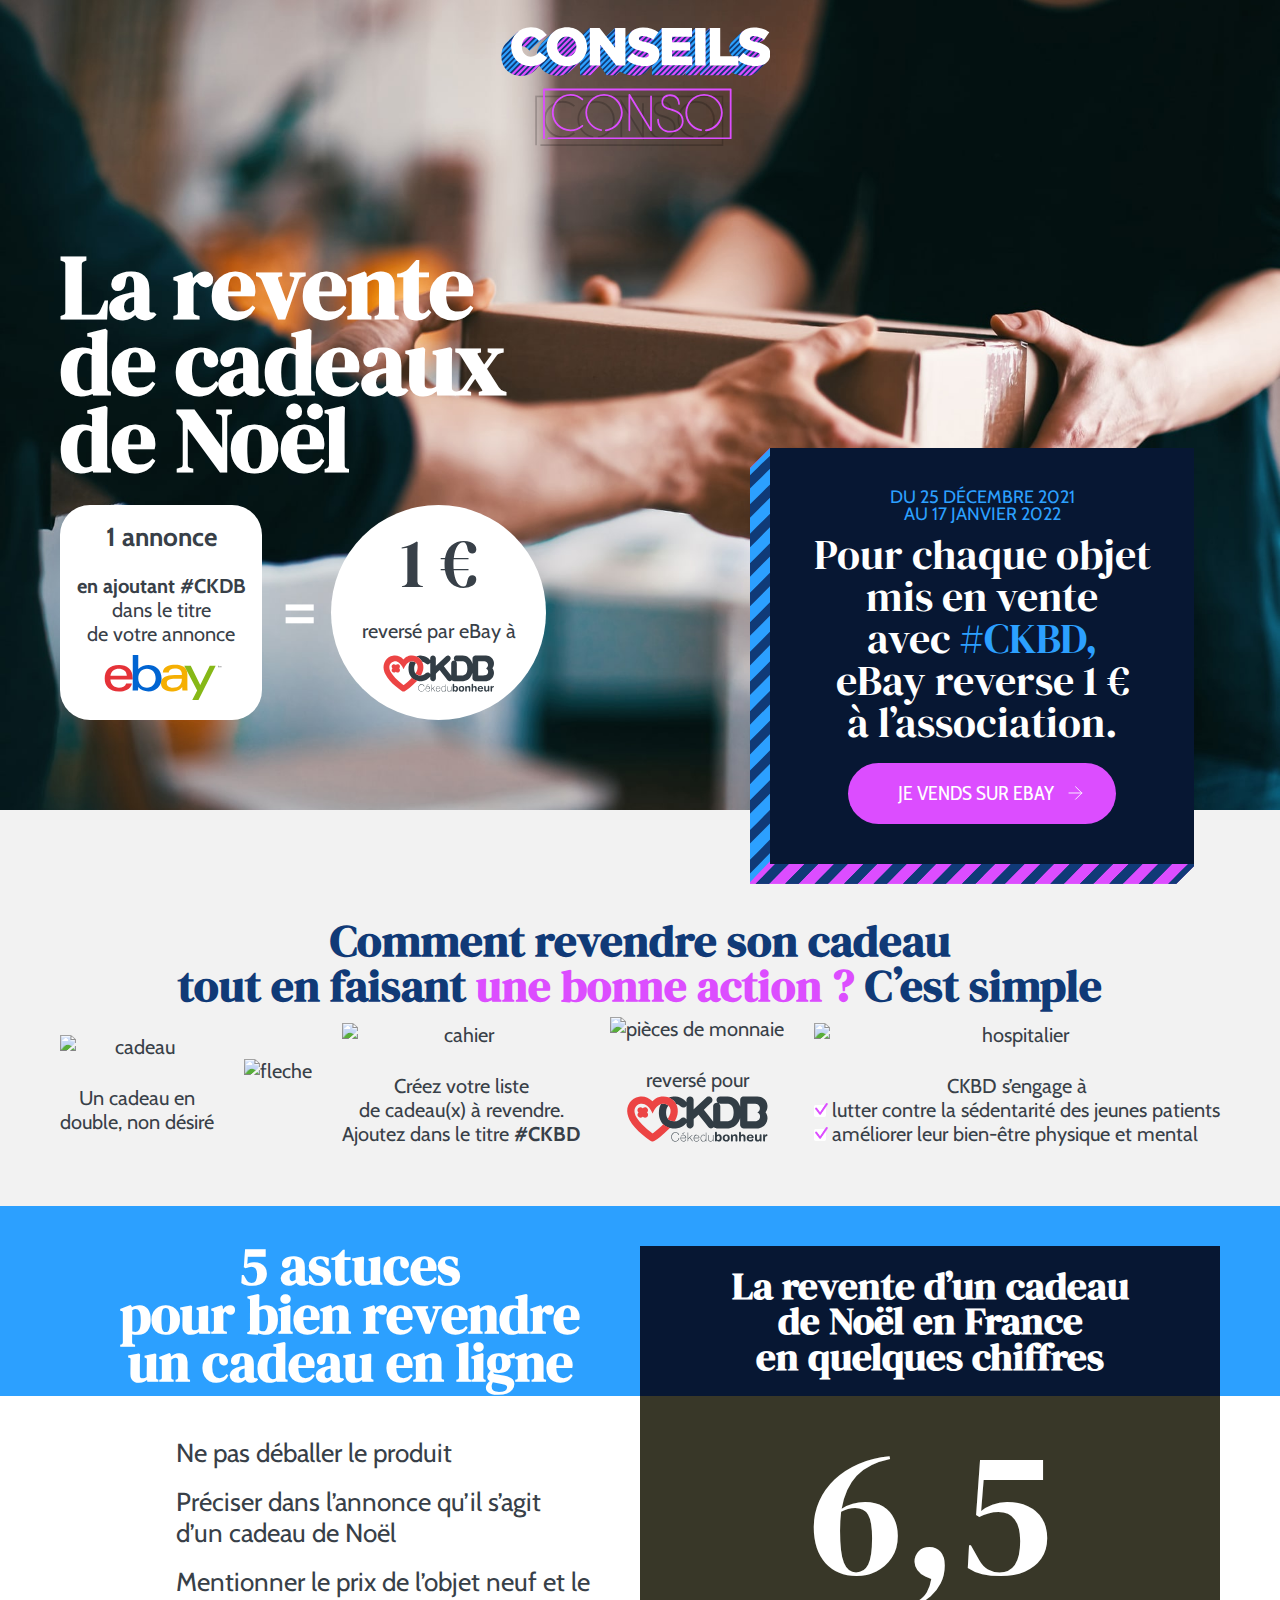
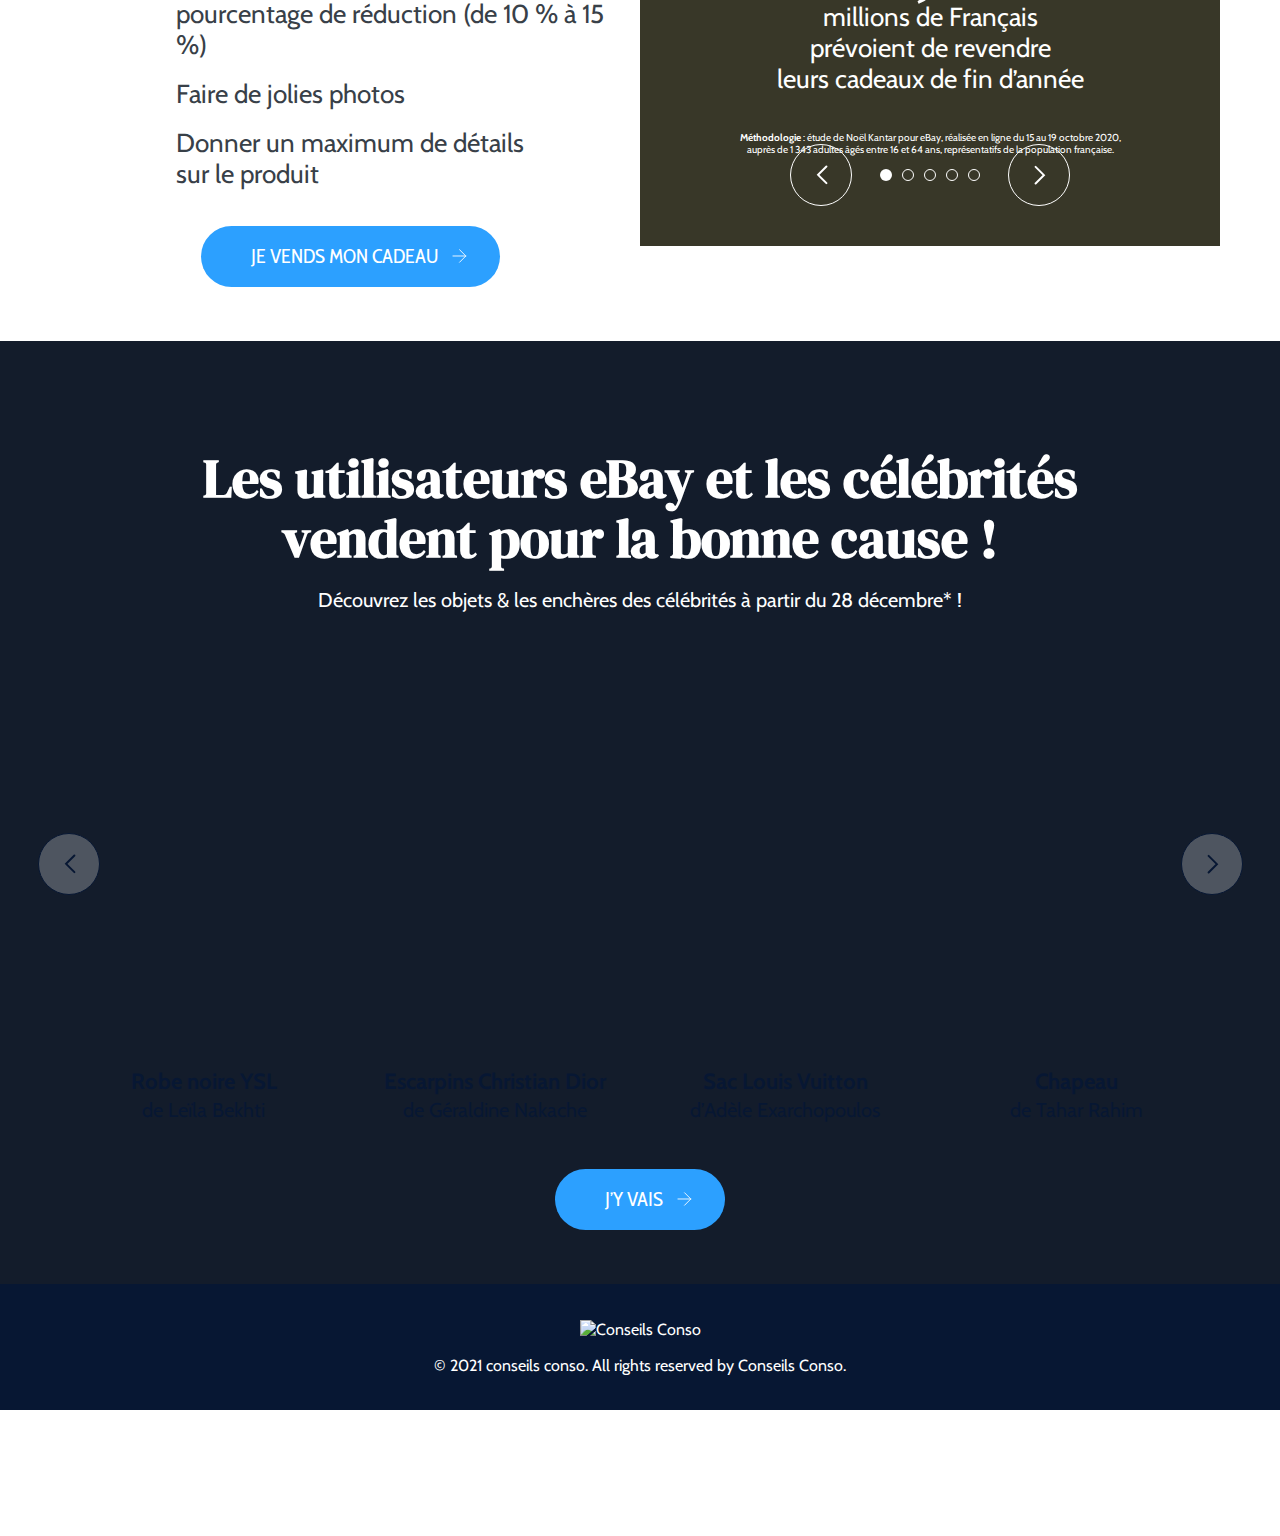
==== index.html @ abe3e132 "added fullscreen, fixed mobile view for video button" ====
<!DOCTYPE html>
<html lang="fr">
<head>
    <meta charset="UTF-8" />
    <meta name="viewport"
          content="width=device-width, user-scalable=no, initial-scale=1.0, maximum-scale=1.0, minimum-scale=1.0" />
    <!--[if IE]><meta http-equiv="X-UA-Compatible" content="ie=edge,chrome=1" /><![endif]-->
    <title>Conseils Conso</title>
    <link rel="preconnect" href="https://fonts.googleapis.com">
    <link rel="preconnect" href="https://fonts.gstatic.com" crossorigin>
    <link href="https://fonts.googleapis.com/css2?family=Cabin+Condensed&family=Cabin:wght@400;700&family=DM+Serif+Display&display=swap" rel="stylesheet">
    <link rel="stylesheet" href="css/normalize.css" />
    <link rel="stylesheet" href="css/style.css" />
    <link rel="stylesheet" href="css/p-index.css" />
</head>

<body class="body page" id="videoManagement">

<header class="header">
    <span>Conseils Conso</span>
    <img class="logo" src="./img/logo-conseils-conso-header-min.svg" alt="Conseils Conso" />
</header>

<main class="main">
    <section class="section section--top lazy">
        <div class="container content-box">
            <div class="content-left">
                <h1>La revente <br>de cadeaux <br>de Noël</h1>

                <div class="shape">
                    <div class="shape_square-outer">
                        <div class="shape_square">
                            <span><strong>1 annonce</strong></span>
                            <br>
                            <strong>en ajoutant #CKDB</strong>
                            dans le titre <br>de votre annonce
                            <img src="./img/logo-ebay-min.svg" alt="eBay" />
                        </div>
                    </div>
                    <div class="shape_equals">=</div>
                    <div class="shape_circle-outer">
                        <div class="shape_circle">
                            <span class="bigger">1 €</span>
                            <br>
                            reversé par eBay à
                            <br>
                            <img src="./img/logo-ckdb-min.svg" alt="CKDB" />
                        </div>
                    </div>
                </div>
            </div>
            <div class="content-right-outer">
                <div class="content-right">
                    <span class="date">Du 25 décembre 2021<br>au 17 janvier 2022</span>
                    <p>Pour chaque objet <br>mis en vente<br> avec <span>#CKBD,</span><br> eBay reverse 1 €<br>à l’association.</p>
                    <a class="btn purple" id="jevendssurebay" href="https://pages.ebay.fr/soutenez-l-association-CKDB-avec-eBay.html" target="_blank">je vends sur ebay</a>
                </div>
            </div>
        </div>

        <a class="popup-video" id="btnPlay"><span>Voir la vidéo</span></a>

    </section><!-- end top section -->

    <section class="section section--video" id="myContainer">
        <video id="myPlayer" class="lazy-v" preload="auto" playsinline  poster="./img/bg-video2-min.jpg"  onended="theEnd()">
            <source src="./video/CKDBxeBay_1920x1080_30sec_v7_compressed.webm" type="video/webm">
            <source src="./video/CKDBxeBay_1920x1080_30sec_v7_compressed.mp4" type="video/mp4">
        </video>
        <div class="controls">
            <button class="btnpause" id="btnPause"><span>Pause</span></button>
            <button class="btnclose" id="btnClose"><span>Close</span></button>
            <button class="btnfull" id="btnFull"><span>Fullscreen</span></button>
        </div>
    </section><!-- end video section -->

    <section class="section section--comment">
        <div class="container">
            <h1>Comment revendre son cadeau <br>tout en faisant <span class="purple">une bonne <span class="nowrap">action ?</span></span> C’est simple</h1>

            <div class="content-box">
                <div>
                    <img class="top-pic lazy-img" data-src="./img/cadeau-min.svg" alt="cadeau">
                    Un cadeau en <br>double, non désiré
                </div>
                <div>
                    <img class="top-pic lazy-img" data-src="./img/fleche-min.svg" alt="fleche">
                </div>
                <div>
                    <img class="top-pic lazy-img" data-src="./img/cahier-min.jpg" alt="cahier">
                    Créez votre liste <br>de cadeau(x) à revendre.<br>Ajoutez dans le titre <strong>#CKBD</strong>
                </div>
                <div>
                    <img class="top-pic lazy-img" data-src="./img/coins-min.svg" alt="pièces de monnaie">
                    reversé pour
                    <br>
                    <img src="./img/logo-ckdb-min.svg" alt="CKDB">
                </div>
                <div>
                    <img class="top-pic lazy-img" data-src="./img/hospitalier-min.svg" alt="hospitalier">
                    CKBD s’engage à
                    <br>
                    <ul>
                        <li>lutter contre la sédentarité des jeunes patients</li>
                        <li>améliorer leur bien-être physique et mental</li>
                    </ul>
                </div>
            </div>
        </div>
    </section><!-- end comment section -->

    <section class="section section--astuces">
        <div class="container">
            <div class="content-box">
                <h1><span>5 astuces <br>pour bien revendre <br>un cadeau en ligne</span></h1>
                <ul>
                    <li>
                        <span><img class="lazy-img" data-src="./img/i-astuce1-min.svg" alt="Astuce 1 : "></span>
                        Ne pas déballer le produit
                    </li>
                    <li>
                        <span><img class="lazy-img" data-src="./img/i-astuce2-min.svg" alt="Astuce 2 : "></span>
                        Préciser dans l’annonce qu’il s’agit<br>d’un cadeau de Noël
                    </li>
                    <li>
                        <span><img class="lazy-img" data-src="./img/i-astuce3-min.svg" alt="Astuce 3 : "></span>
                        Mentionner le prix de l’objet neuf et le <br>pourcentage de réduction (de 10 % à 15 %)
                    </li>
                    <li>
                        <span><img class="lazy-img" data-src="./img/i-astuce4-min.svg" alt="Astuce 4 : "></span>
                        Faire de jolies photos
                    </li>
                    <li>
                        <span><img class="lazy-img" data-src="./img/i-astuce5-min.svg" alt="Astuce 5 : "></span>
                        Donner un maximum de détails <br>sur le produit
                    </li>
                </ul>
                <a class="btn" id="jevendsmoncadeau" href="https://pages.ebay.fr/soutenez-l-association-CKDB-avec-eBay.html" target="_blank">Je vends mon cadeau</a>
            </div>

            <div class="slider-outer lazy">
                <div class="slider-title">
                    <h2>
                        La revente d’un cadeau <br>de Noël en France <br>en quelques chiffres
                    </h2>
                </div>
                <div class="slider">
                    <div class="slider_wrapper">
                        <div class="slider_items">
                            <div class="slider_item slider_item--1">
                                <p class="bigger"><span>6,5</span> millions de Français <br>prévoient de revendre <br>leurs cadeaux de fin d’année</p>
                                <p class="smaller"><strong>Méthodologie</strong> : étude de Noël Kantar pour eBay, réalisée en ligne du 15 au 19 octobre 2020, auprès de 1 343 adultes âgés entre 16 et 64 ans, représentatifs de la population française.</p>
                            </div>
                            <div class="slider_item slider_item--2">
                                <p class="bigger"><span>381</span> millions d’euros <br>seront dépensés <br>dans des cadeaux non désirés</p>
                                <p class="smaller"><strong>Méthodologie</strong> : étude de Noël Kantar pour eBay, réalisée en ligne du 15 au 19 octobre 2020, auprès de 1 343 adultes âgés entre 16 et 64 ans, représentatifs de la population française.</p>
                            </div>
                            <div class="slider_item slider_item--3">
                                <p class="bigger"><img class="lazy-img" data-src="./img/i-pres-min.svg" alt="Heureux propriétaire"> Près de 1 Français sur 5 <br>comptent bien leur trouver <br>un nouvel heureux propriétaire</p>
                                <p class="smaller"><strong>Méthodologie</strong> : étude de Noël Kantar pour eBay, réalisée en ligne du 15 au 19 octobre 2020, auprès de 1 343 adultes âgés entre 16 et 64 ans, représentatifs de la population française.</p>
                            </div>
                            <div class="slider_item slider_item--4">
                                <p class="bigger"><img class="lazy-img" data-src="./img/i-smile-decu-min.svg" alt="Déçu">1 Français sur 2 âgé de 16-24 déçu <br>par au moins un cadeau l’an dernier <br>VS 34-54 ans contraire satisfaits à + 70 %</p>
                                <p class="smaller"><strong>Méthodologie</strong> : étude de Noël Kantar pour eBay, réalisée en ligne du 15 au 19 octobre 2020, auprès de 1 343 adultes âgés entre 16 et 64 ans, représentatifs de la population française.</p>
                            </div>
                            <div class="slider_item slider_item--5">
                                <p class="bigger"><img class="lazy-img" data-src="./img/i-123-min.svg" alt="Top 3"> Top 3 : <br>Hauts-de-France, avec près d’1 habitant sur 2 <br>Grand-Est 39 %, PACA, 36 %</p>
                                <p class="smaller"><strong>Méthodologie</strong> : étude de Noël Kantar pour eBay, réalisée en ligne du 15 au 19 octobre 2020, auprès de 1 343 adultes âgés entre 16 et 64 ans, représentatifs de la population française.</p>
                            </div>
                        </div>
                    </div>
                    <div class="slider_control-outer">
                        <a class="slider_control slider_control-prev" href="#" role="button" data-slide="prev"></a>
                        <a class="slider_control slider_control-next" href="#" role="button" data-slide="next"></a>
                    </div>
                </div>
            </div>

            <p class="mobile-only smaller"><strong>Méthodologie</strong> : étude de Noël Kantar pour eBay, réalisée en ligne du 15 au 19 octobre 2020, auprès de 1 343 adultes âgés entre 16 et 64 ans, représentatifs de la population française.</p>
        </div>
    </section><!-- end astuces section -->

    <section class="section section--ebay lazy">
        <div class="container">
            <h1>Les utilisateurs eBay et les célébrités <br>vendent pour la bonne <span class="nowrap">cause !</span></h1>
            <p>Découvrez les objets & les enchères des célébrités à partir du 28 décembre* !</p>

            <div class="slider-chief">
                <div class="slider__container">
                    <div class="slider__wrapper">
                        <div class="slider__items">
                            <div class="slider__item">
                                <div class="slider__item-container">
                                    <div class="slider__item-content">
                                        <img class="slider__content_img lazy-img" data-src="./img/chief-leila-bekhti-min.jpg" alt="..." width="313"
                                             height="429">
                                        <p class="slider__content_title">
                                            <span>Robe noire YSL</span>
                                            de Leïla Bekhti
                                        </p>
                                    </div>
                                </div>
                            </div>

                            <div class="slider__item">
                                <div class="slider__item-container">
                                    <div class="slider__item-content">
                                        <img class="slider__content_img lazy-img" data-src="./img/chief-geraldine-nakache-min.jpg" alt="..." width="313"
                                             height="429">
                                        <p class="slider__content_title">
                                            <span>Escarpins Christian Dior</span>
                                            de Géraldine Nakache
                                        </p>
                                    </div>
                                </div>
                            </div>

                            <div class="slider__item">
                                <div class="slider__item-container">
                                    <div class="slider__item-content">
                                        <img class="slider__content_img lazy-img" data-src="./img/chief-adele-exarchopoulos-min.jpg" alt="..." width="313"
                                             height="429">
                                        <p class="slider__content_title">
                                            <span>Sac Louis Vuitton</span>
                                            d’Adèle Exarchopoulos
                                        </p>
                                    </div>
                                </div>
                            </div>

                            <div class="slider__item">
                                <div class="slider__item-container">
                                    <div class="slider__item-content">
                                        <img class="slider__content_img lazy-img" data-src="./img/chief-tahar-rahim-min.jpg" alt="..." width="313"
                                             height="429">
                                        <p class="slider__content_title">
                                            <span>Chapeau</span>
                                            de Tahar Rahim
                                        </p>
                                    </div>
                                </div>
                            </div>

                            <!--                            <div class="slider__item">-->
                            <!--                                <div class="slider__item-container">-->
                            <!--                                    <div class="slider__item-content">-->
                            <!--                                        <img class="slider__content_img lazy-img" data-src="./img/chief-jamel-debbouze-min.jpg" alt="..." width="313"-->
                            <!--                                             height="429">-->
                            <!--                                        <p class="slider__content_title">-->
                            <!--                                            <span>Test</span>-->
                            <!--                                            de Jamel Debbouze-->
                            <!--                                        </p>-->
                            <!--                                    </div>-->
                            <!--                                </div>-->
                            <!--                            </div>-->
                            <div class="slider__item">
                                <div class="slider__item-container">
                                    <div class="slider__item-content">
                                        <img class="slider__content_img lazy-img" data-src="./img/chief-leila-bekhti-min.jpg" alt="..." width="313"
                                             height="429">
                                        <p class="slider__content_title">
                                            <span>Robe noire YSL</span>
                                            de Leïla Bekhti
                                        </p>
                                    </div>
                                </div>
                            </div>

                            <div class="slider__item">
                                <div class="slider__item-container">
                                    <div class="slider__item-content">
                                        <img class="slider__content_img lazy-img" data-src="./img/chief-geraldine-nakache-min.jpg" alt="..." width="313"
                                             height="429">
                                        <p class="slider__content_title">
                                            <span>Escarpins Christian Dior</span>
                                            de Géraldine Nakache
                                        </p>
                                    </div>
                                </div>
                            </div>

                            <div class="slider__item">
                                <div class="slider__item-container">
                                    <div class="slider__item-content">
                                        <img class="slider__content_img lazy-img" data-src="./img/chief-adele-exarchopoulos-min.jpg" alt="..." width="313"
                                             height="429">
                                        <p class="slider__content_title">
                                            <span>Sac Louis Vuitton</span>
                                            d’Adèle Exarchopoulos
                                        </p>
                                    </div>
                                </div>
                            </div>

                            <div class="slider__item">
                                <div class="slider__item-container">
                                    <div class="slider__item-content">
                                        <img class="slider__content_img lazy-img" data-src="./img/chief-tahar-rahim-min.jpg" alt="..." width="313"
                                             height="429">
                                        <p class="slider__content_title">
                                            <span>Chapeau</span>
                                            de Tahar Rahim
                                        </p>
                                    </div>
                                </div>
                            </div>
                        </div>
                    </div>
                    <div class="slider_control-outer">
                        <a href="#" class="slider__control" data-slide="chief-prev"></a>
                        <a href="#" class="slider__control" data-slide="chief-next"></a>
                    </div>
                    <ol class="slider__indicators">
                        <li data-slide-to="0"></li>
                        <li data-slide-to="1"></li>
                        <li data-slide-to="2"></li>
                        <li data-slide-to="3"></li>
                        <li data-slide-to="4"></li>
                        <li data-slide-to="5"></li>
                        <li data-slide-to="6"></li>
                        <li data-slide-to="7"></li>
                        <li data-slide-to="8"></li>
                    </ol>
                </div>
            </div>

            <a class="btn" id="jyvais" href="https://www.ebay.fr/e/_promotions-et-evenements/operation-ckdb" target="_blank">J’y vais</a>
        </div>
    </section><!-- end ebay section -->
</main>

<footer class="footer">
    <div class="container">
        <div class="content-box">
            <img class="logo lazy-img" data-src="./img/logo-conseils-conso-footer-min.svg" alt="Conseils Conso">
            <p>© 2021 conseils conso. All rights reserved by Conseils Conso.</p>
        </div>
    </div>
</footer>


<!-- Video Popup -->
<script defer src="js/video.js"></script>


<!-- Background Images Lazy Loading -->
<script defer src="js/lazy.js"></script>


<!-- Top Slider -->
<script defer src="js/simple-adaptive-slider.js"></script>
<script>
    document.addEventListener('DOMContentLoaded', function () {
        var slider = new SimpleAdaptiveSlider('.slider', {
            loop: true,
            autoplay: false,
            interval: 5000,
            swipe: true,
        });
    });
</script>


<!-- Bottom Slider -->
<script defer src="js/chief-slider.js"></script>
<script>
    document.addEventListener('DOMContentLoaded', function () {
        const slider2 = new ChiefSlider('.slider-chief', {
            loop: true,
            autoplay: false,
            interval: 5000,
            refresh: true,
        });
    });
</script>
</body>
---- css/style.css ----
/*--------------------------------------------------------------
>>> TABLE OF CONTENTS:
----------------------------------------------------------------
 # Variables
 # General layout
 # Header elements
 # Footer elements
 # Buttons
--------------------------------------------------------------*/
/*
CSS root variables media
*/
@media screen and (max-width: 1199px) {
  :root {
    --bdrs: 5px;
    --sm: 5px;
    --md: 12px;
    --lg: 20px;
    --xl: 35px; } }
@media screen and (min-width: 1200px) {
  :root {
    --bdrs: 10px;
    --sm: 8px;
    --md: 15px;
    --lg: 30px;
    --xl: 55px; } }
@media screen and (max-width: 991px) {
  :root {
    --font-size-base: 16px; } }
@media screen and (min-width: 992px) {
  :root {
    --font-size-base: 20px; } }
/*
General layout
*/
html,
body {
  height: 100%; }

html {
  font-size: var(--font-size-base); }

body {
  background-color: #fff;
  color: #384048;
  font: 400 1rem "Cabin", "Roboto", sans-serif;
  line-height: 1.25;
  display: flex;
  flex-direction: column;
  min-height: 100vh; }

.main {
  flex: 1; }

.container {
  margin-right: auto;
  margin-left: auto;
  transition: max-width 0.3s ease-in-out; }
  @media screen and (max-width: 374px) {
    .container {
      padding: 0 var(--md); } }
  @media screen and (min-width: 375px) {
    .container {
      max-width: calc(100% - 50px);
      width: 100%; } }
  @media screen and (min-width: 768px) {
    .container {
      max-width: calc(100% - 12vw); } }
  @media screen and (min-width: 992px) {
    .container {
      max-width: calc(100% - 14vw); } }
  @media screen and (min-width: 1200px) {
    .container {
      max-width: 1160px; } }
  @media screen and (min-width: 1400px) {
    .container {
      max-width: 1270px; } }

h1,
h2,
h3,
h4,
h5,
h6 {
  font-family: "DM Serif Display", "Times New Roman", serif;
  line-height: 1.1;
  margin: 0; }

h1 {
  font-weight: 700; }
  @media screen and (max-width: 1023px) {
    h1 {
      font-size: 2.188rem; } }
  @media screen and (min-width: 1024px) {
    h1 {
      font-size: 2.4rem; } }
  @media screen and (min-width: 1200px) {
    h1 {
      font-size: 2.7rem; } }
  @media screen and (min-width: 1400px) {
    h1 {
      font-size: 3rem; } }

ul,
ol {
  margin: 0;
  padding: 0; }

nav ul {
  list-style: none; }

a {
  text-decoration: none; }
  a a:focus, a:active, a:hover {
    outline: none;
    text-decoration: none; }

blockquote {
  margin: 0; }

img {
  object-fit: cover; }

.nowrap {
  white-space: nowrap; }

.d-none {
  display: none; }

.blue {
  color: #103a77; }

.purple {
  color: #dc4dff; }

/*
Header elements
*/
.header {
  text-align: center;
  position: absolute;
  top: 0;
  left: 0;
  right: 0; }
  @media screen and (max-width: 991px) {
    .header {
      padding: 0 var(--md); } }
  @media screen and (min-width: 992px) {
    .header {
      padding: 0 3vw; } }
  .header a {
    margin: 0 auto; }
  .header .logo {
    width: 100%;
    transition: all 0.3s ease-in-out; }
    @media screen and (max-width: 991px) {
      .header .logo {
        max-width: 244px; } }
    @media screen and (min-width: 992px) {
      .header .logo {
        max-width: 380px; } }
    @media screen and (min-width: 1400px) {
      .header .logo {
        max-width: 480px; } }
  .header span {
    display: none; }

/*
Footer elements
*/
.footer {
  background-color: #071733;
  color: #fff;
  font-size: 0.8rem;
  text-align: center;
  transition: all 0.3s ease-in-out; }
  @media screen and (max-width: 991px) {
    .footer {
      padding: 4vh var(--md) 0; } }
  @media screen and (min-width: 992px) {
    .footer {
      padding: 4vh var(--md) 2vh; } }
  .footer .logo {
    max-width: 300px;
    width: 100%; }

/*
Buttons
*/
.section .btn,
.section button {
  background-color: #2ca0ff;
  border: 0 none;
  border-radius: var(--xl);
  box-sizing: border-box;
  color: #fff;
  cursor: pointer;
  display: flex;
  align-items: center;
  font-family: "Cabin Condensed", "Roboto", sans-serif;
  outline: none;
  margin: 0 auto;
  position: relative;
  text-transform: uppercase;
  transition: all 0.3s ease-in-out;
  white-space: nowrap;
  width: max-content; }
  @media screen and (max-width: 767px) {
    .section .btn,
    .section button {
      font-size: 0.75rem;
      padding: 10px 22px 11px; } }
  @media screen and (min-width: 768px) {
    .section .btn,
    .section button {
      padding: 18px 32px 19px 50px; } }
  .section .btn:hover,
  .section button:hover {
    background-color: #0088f8;
    border: 0 none;
    box-shadow: none;
    text-decoration: none; }
  .section .btn:focus,
  .section button:focus {
    outline: none; }
  .section .btn:after,
  .section button:after {
    content: '';
    background: url("../img/i-arrow-btn-min.svg") 0 50% no-repeat;
    background-size: 100%;
    display: inline-block; }
    @media screen and (max-width: 767px) {
      .section .btn:after,
      .section button:after {
        height: 10px;
        width: 11px;
        margin-left: 3px; } }
    @media screen and (min-width: 768px) {
      .section .btn:after,
      .section button:after {
        height: 16px;
        width: 17px;
        margin-left: 13px; } }
  .section .btn.purple,
  .section button.purple {
    background-color: #dc4dff; }
    .section .btn.purple:hover,
    .section button.purple:hover {
      background-color: #d21aff; }
---- css/p-index.css ----
/*
CSS root variables media
*/
@media screen and (max-width: 1199px) {
  :root {
    --bdrs: 5px;
    --sm: 5px;
    --md: 12px;
    --lg: 20px;
    --xl: 35px; } }
@media screen and (min-width: 1200px) {
  :root {
    --bdrs: 10px;
    --sm: 8px;
    --md: 15px;
    --lg: 30px;
    --xl: 55px; } }
@media screen and (max-width: 991px) {
  :root {
    --font-size-base: 16px; } }
@media screen and (min-width: 992px) {
  :root {
    --font-size-base: 20px; } }
/*
General Landing styles
*/
.section {
  line-height: 1.2;
  margin-left: auto;
  margin-right: auto;
  transition: all 0.15s ease-in-out; }
  .section ul li {
    box-sizing: border-box;
    list-style: none; }

/* Top section */
.section--top.lazy {
  background-color: #614f49;
  background-image: none; }

.section--top {
  background: url("../img/bg-top-min.jpg") #614f49 50% no-repeat;
  background-size: cover;
  display: flex;
  transition: all 0.15s ease-in-out; }
  @media screen and (min-width: 768px) {
    .section--top {
      min-height: 70vh; } }
  @media screen and (min-width: 1200px) {
    .section--top {
      min-height: 90vh; } }
  .section--top .content-box {
    position: relative; }
    @media screen and (min-width: 768px) {
      .section--top .content-box {
        display: flex; } }
    @media screen and (min-width: 1200px) {
      .section--top .content-box {
        margin-top: auto; } }
  @media screen and (max-width: 1199px) {
    .section--top .content-left {
      margin-top: 135px; } }
  @media screen and (min-width: 1200px) {
    .section--top .content-left {
      margin-bottom: 10vh; } }
  .section--top .content-left h1 {
    color: #fff;
    letter-spacing: -.9px;
    transition: all 0.3s ease-in-out; }
    @media screen and (max-width: 767px) {
      .section--top .content-left h1 {
        font-size: 2.813rem;
        line-height: 0.8;
        margin-bottom: 12vh; } }
    @media screen and (max-width: 374px) {
      .section--top .content-left h1 {
        font-size: 2rem; } }
    @media screen and (min-width: 768px) {
      .section--top .content-left h1 {
        font-size: 3.5rem;
        line-height: 0.8;
        margin-bottom: 3vh; } }
    @media screen and (min-width: 1200px) {
      .section--top .content-left h1 {
        font-size: 4.5rem;
        line-height: 0.85;
        margin-bottom: 3vh; } }
  .section--top .shape {
    display: flex;
    align-items: center;
    text-align: center; }
    .section--top .shape img {
      display: block; }
      @media screen and (max-width: 991px) {
        .section--top .shape img {
          max-width: 60%; } }
      @media screen and (min-width: 375px) {
        .section--top .shape img {
          margin-top: 1vh; } }
      @media screen and (min-width: 992px) {
        .section--top .shape img {
          max-width: 138px; } }
  .section--top .shape_square-outer {
    background-color: #fff;
    border-radius: var(--lg);
    position: relative;
    transition: all 0.3s ease-in-out; }
    @media screen and (max-width: 991px) {
      .section--top .shape_square-outer {
        width: 147px; } }
    @media screen and (max-width: 374px) {
      .section--top .shape_square-outer {
        width: 40vw; } }
    @media screen and (min-width: 992px) {
      .section--top .shape_square-outer {
        width: 202px; } }
    .section--top .shape_square-outer:before {
      content: "";
      display: block;
      padding-top: 106%; }
  .section--top .shape_square {
    display: flex;
    flex-direction: column;
    align-items: center;
    justify-content: center;
    position: absolute;
    top: 0;
    right: 0;
    bottom: 0;
    left: 0; }
    .section--top .shape_square span {
      line-height: 0.95; }
      @media screen and (max-width: 991px) {
        .section--top .shape_square span {
          font-size: 1.25rem; } }
      @media screen and (max-width: 374px) {
        .section--top .shape_square span {
          font-size: 1.05rem; } }
      @media screen and (min-width: 992px) {
        .section--top .shape_square span {
          font-size: 1.3rem; } }
  .section--top .shape_equals {
    color: #fff; }
    @media screen and (max-width: 991px) {
      .section--top .shape_equals {
        font-size: 3.563rem;
        margin: -5px 9px 5px 15px; } }
    @media screen and (max-width: 374px) {
      .section--top .shape_equals {
        font-size: 3rem;
        margin: -10px 2px 5px 7px; } }
    @media screen and (min-width: 992px) {
      .section--top .shape_equals {
        font-size: 4rem;
        margin: -5px 14px 5px 20px; } }
  .section--top .shape_circle-outer {
    background-color: #fff;
    border-radius: 50%;
    position: relative;
    transition: all 0.3s ease-in-out; }
    @media screen and (max-width: 991px) {
      .section--top .shape_circle-outer {
        width: 156px; } }
    @media screen and (max-width: 374px) {
      .section--top .shape_circle-outer {
        width: 43vw; } }
    @media screen and (min-width: 992px) {
      .section--top .shape_circle-outer {
        width: 215px; } }
    .section--top .shape_circle-outer:before {
      content: "";
      display: block;
      padding-top: 100%; }
  .section--top .shape_circle {
    display: flex;
    flex-direction: column;
    align-items: center;
    justify-content: center;
    position: absolute;
    top: 0;
    right: 0;
    bottom: 0;
    left: 0; }
    .section--top .shape_circle .bigger {
      font-family: "DM Serif Display", "Times New Roman", serif;
      line-height: 0.95;
      transition: all 0.3s ease-in-out; }
      @media screen and (max-width: 991px) {
        .section--top .shape_circle .bigger {
          font-size: 2.813rem; } }
      @media screen and (max-width: 374px) {
        .section--top .shape_circle .bigger {
          font-size: 2rem; } }
      @media screen and (min-width: 992px) {
        .section--top .shape_circle .bigger {
          font-size: 3.5rem; } }
  .section--top .content-right-outer {
    transition: all 0.3s ease-in-out; }
    @media screen and (max-width: 767px) {
      .section--top .content-right-outer {
        margin: 20px auto -131px;
        position: relative;
        width: 258px; } }
    @media screen and (min-width: 768px) {
      .section--top .content-right-outer {
        margin: 0 0 0 auto;
        position: absolute;
        right: 0;
        bottom: -6vh;
        left: 0;
        width: 300px; } }
    @media screen and (min-width: 992px) {
      .section--top .content-right-outer {
        width: 350px; } }
    @media screen and (min-width: 1200px) {
      .section--top .content-right-outer {
        right: 2vw;
        bottom: -6vh;
        width: 424px; } }
    .section--top .content-right-outer:before {
      content: "";
      display: block;
      padding-top: 98%; }
    .section--top .content-right-outer:after {
      content: '';
      background: url("../img/border-dashed-min.svg") no-repeat;
      background-size: cover;
      position: absolute;
      top: 0;
      right: 0;
      transition: all 0.3s ease-in-out; }
      @media screen and (max-width: 767px) {
        .section--top .content-right-outer:after {
          left: -12px;
          bottom: -12px; } }
      @media screen and (min-width: 768px) {
        .section--top .content-right-outer:after {
          left: -16px;
          bottom: -16px; } }
      @media screen and (min-width: 1200px) {
        .section--top .content-right-outer:after {
          left: -20px;
          bottom: -20px; } }
  .section--top .content-right {
    background-color: #071733;
    box-sizing: border-box;
    display: flex;
    flex-direction: column;
    align-items: center;
    justify-content: center;
    text-align: center;
    position: absolute;
    top: 0;
    left: 0;
    bottom: 0;
    right: 0;
    z-index: 1; }
    .section--top .content-right .date {
      color: #2ca0ff;
      line-height: 0.95;
      text-transform: uppercase;
      transition: all 0.3s ease-in-out; }
      @media screen and (max-width: 1199px) {
        .section--top .content-right .date {
          font-size: 0.875rem; } }
      @media screen and (min-width: 1200px) {
        .section--top .content-right .date {
          font-size: 0.9rem; } }
    .section--top .content-right p {
      color: #fff;
      font-family: "DM Serif Display", "Times New Roman", serif;
      transition: all 0.3s ease-in-out; }
      @media screen and (max-width: 767px) {
        .section--top .content-right p {
          font-size: 1.5rem;
          line-height: .91;
          margin: 7px 0 22px; } }
      @media screen and (min-width: 768px) {
        .section--top .content-right p {
          font-size: 1.8rem;
          line-height: 1;
          margin: 7px 0 20px; } }
      @media screen and (min-width: 1200px) {
        .section--top .content-right p {
          font-size: 2.1rem;
          margin: 10px 0 20px; } }
      .section--top .content-right p span {
        color: #2ca0ff; }
  .section--top .popup-video {
    background-color: rgba(44, 160, 255, 0.6);
    border-radius: 50%;
    cursor: pointer;
    display: flex;
    flex-direction: column;
    align-items: center;
    justify-content: center;
    margin: auto;
    position: absolute;
    right: 0;
    left: 0;
    z-index: 1;
    opacity: 0;
    animation: scaleOut 0.5s ease-in-out;
    animation-fill-mode: forwards;
    animation-delay: .5s;
    transition: background-color 0.3s ease-in-out; }
    @media screen and (max-width: 991px) {
      .section--top .popup-video {
        height: 66px;
        width: 66px;
        top: 29%; } }
    @media screen and (max-width: 991px) and (orientation: landscape) {
      .section--top .popup-video {
        top: 30vh; } }
    @media screen and (min-width: 992px) {
      .section--top .popup-video {
        height: 100px;
        width: 100px;
        top: 27%; } }
    @media screen and (min-width: 1200px) {
      .section--top .popup-video {
        height: 136px;
        width: 136px;
        top: 0;
        bottom: 0; } }
    .section--top .popup-video:hover {
      background-color: #2ca0ff; }
    .section--top .popup-video span {
      display: none; }
    .section--top .popup-video:before {
      content: '';
      margin-left: 5px;
      width: 0;
      height: 0; }
      @media screen and (max-width: 991px) {
        .section--top .popup-video:before {
          border-top: 8px solid transparent;
          border-left: 16px solid #fff;
          border-bottom: 8px solid transparent; } }
      @media screen and (min-width: 992px) {
        .section--top .popup-video:before {
          border-top: 10px solid transparent;
          border-left: 20px solid #fff;
          border-bottom: 10px solid transparent; } }
@-webkit-keyframes scaleOut {
  0% {
    opacity: 0;
    transform: scale(0.1); }
  70% {
    transform: scale(1.2); }
  100% {
    opacity: 1;
    transform: scale(1); } }
@keyframes scaleOut {
  0% {
    opacity: 0;
    transform: scale(0.1); }
  70% {
    transform: scale(1.2); }
  100% {
    opacity: 1;
    transform: scale(1); } }
/* Video section */
.management-on {
  overflow: hidden; }
  .management-on .section--video {
    display: flex; }

.section--video {
  background-color: #000;
  position: fixed;
  top: 0;
  right: 0;
  bottom: 0;
  left: 0;
  z-index: 1;
  display: none; }
  .section--video video {
    margin: auto;
    max-width: 100%; }
  .section--video .controls button {
    background-color: transparent;
    padding: 0;
    position: absolute; }
    .section--video .controls button:after {
      content: none; }
  .section--video .controls span {
    display: none; }
  .section--video .controls .btnclose {
    background: url("../img/i-close-min.svg") 50% no-repeat;
    background-color: rgba(0, 0, 0, 0.1);
    background-size: 50%;
    border: 1px solid rgba(255, 255, 255, 0.3);
    border-radius: 50%;
    height: 40px;
    width: 40px;
    top: 10px;
    right: 10px;
    z-index: 3;
    transition: all 0.3s ease-in-out; }
    .section--video .controls .btnclose:hover {
      background-color: rgba(0, 0, 0, 0.3);
      border: 1px solid #fff !important; }
  .section--video .controls .btnpause {
    border-radius: 0;
    margin: 0;
    top: 0;
    right: 0;
    bottom: 0;
    left: 0;
    z-index: 1;
    width: 100%; }
    .section--video .controls .btnpause:before {
      content: '';
      background-color: rgba(44, 160, 255, 0.1);
      border-radius: 50%;
      margin: auto;
      position: absolute;
      top: 0;
      right: 0;
      bottom: 0;
      left: 0;
      opacity: 0;
      transition: opacity 0.3s ease-in-out; }
      @media screen and (max-width: 991px) {
        .section--video .controls .btnpause:before {
          height: 66px;
          width: 66px; } }
      @media screen and (min-width: 992px) {
        .section--video .controls .btnpause:before {
          height: 100px;
          width: 100px; } }
      @media screen and (min-width: 1200px) {
        .section--video .controls .btnpause:before {
          height: 136px;
          width: 136px; } }
    .section--video .controls .btnpause:after {
      content: '';
      margin: auto;
      position: absolute;
      top: 0;
      right: 0;
      bottom: 0;
      left: 10px;
      width: 0;
      height: 0;
      opacity: 0;
      transition: opacity 0.3s ease-in-out; }
      @media screen and (max-width: 991px) {
        .section--video .controls .btnpause:after {
          border-top: 10px solid transparent;
          border-left: 20px solid #fff;
          border-bottom: 10px solid transparent; } }
      @media screen and (min-width: 992px) {
        .section--video .controls .btnpause:after {
          border-top: 20px solid transparent;
          border-left: 40px solid #fff;
          border-bottom: 20px solid transparent; } }
    .section--video .controls .btnpause:hover:before {
      opacity: 1; }
    .section--video .controls .btnpause:hover:after {
      opacity: .3; }
  .section--video .playing + .controls .btnpause:after {
    border: 0 none;
    background: url("../img/i-pause-min.svg") 50% no-repeat;
    left: 0; }
    @media screen and (max-width: 767px) {
      .section--video .playing + .controls .btnpause:after {
        height: 20px;
        width: 20px; } }
    @media screen and (min-width: 768px) {
      .section--video .playing + .controls .btnpause:after {
        height: 40px;
        width: 40px; } }
  .section--video .btnfull {
    background: url("../img/i-fullscreen-min.svg") 50% no-repeat;
    border: 1px solid rgba(255, 255, 255, 0.5);
    border-radius: 50%;
    height: 40px;
    width: 40px;
    right: 10px;
    z-index: 3;
    opacity: 0;
    transition: all 0.3s ease-in-out; }
    .section--video .btnfull:hover {
      border: 1px solid #fff !important; }
    @media screen and (max-width: 991px) {
      .section--video .btnfull {
        bottom: 11px; } }
    @media screen and (min-width: 992px) {
      .section--video .btnfull {
        bottom: 25px; } }
  .section--video:hover .btnfull {
    opacity: 1; }
  .section--video .fullscreen ~ .controls .btnfull {
    display: none; }

/* Comment section */
.section--comment {
  background-color: #f2f2f2;
  text-align: center;
  transition: all 0.3s ease-in-out; }
  @media screen and (max-width: 767px) {
    .section--comment {
      padding: 190px 0 6vh; } }
  @media screen and (min-width: 768px) {
    .section--comment {
      padding: 12vh 0 6vh; } }
  .section--comment h1 {
    color: #103a77;
    line-height: 1;
    text-align: center;
    transition: all 0.3s ease-in-out; }
    @media screen and (max-width: 767px) {
      .section--comment h1 {
        font-size: 1.875rem;
        margin-bottom: 2vh; } }
    @media screen and (max-width: 575px) {
      .section--comment h1 br {
        display: none; } }
    @media screen and (min-width: 768px) {
      .section--comment h1 {
        font-size: 2.25rem;
        margin-bottom: 1vh; } }
  .section--comment .content-box {
    display: flex;
    align-items: center;
    justify-content: space-between; }
    @media screen and (max-width: 767px) {
      .section--comment .content-box {
        flex-wrap: wrap; }
        .section--comment .content-box div:nth-child(1) {
          margin-right: auto;
          width: 28%; }
        .section--comment .content-box div:nth-child(2) {
          width: 20%;
          margin-top: -60px; }
        .section--comment .content-box div:nth-child(3) {
          margin-bottom: 2vh;
          width: 50%; }
        .section--comment .content-box div:nth-child(4) {
          width: 28%; }
        .section--comment .content-box div:nth-child(5) {
          margin-left: auto;
          width: 50%;
          text-align: left; } }
    .section--comment .content-box .top-pic {
      display: block;
      margin: 0 auto 3vh;
      max-width: 100%; }
    @media screen and (max-width: 575px) {
      .section--comment .content-box br {
        display: none; } }
    .section--comment .content-box ul {
      text-align: left; }
      .section--comment .content-box ul li {
        background: url("../img/i-box-checked.png") 0 4px no-repeat;
        background-size: 14px 15px;
        padding: 0 0 0 18px; }

/* Astuces section */
.section--astuces {
  position: relative; }
  @media screen and (max-width: 767px) {
    .section--astuces {
      padding-bottom: 25px; } }
  @media screen and (min-width: 768px) {
    .section--astuces {
      padding: 40px 0 6vh; }
      .section--astuces:before {
        background-color: #2ca0ff;
        content: '';
        height: 100%;
        max-height: 190px;
        width: 100%;
        position: absolute;
        top: 0;
        right: 0;
        left: 0;
        z-index: -1;
        transition: all 0.3s ease-in-out; } }
  @media screen and (min-width: 1400px) {
    .section--astuces {
      padding: 63px 0 6vh; }
      .section--astuces:before {
        max-height: 244px; } }
  @media screen and (max-width: 767px) {
    .section--astuces .container {
      max-width: 100%;
      padding: 0; } }
  @media screen and (min-width: 768px) {
    .section--astuces .container {
      display: flex;
      flex-wrap: wrap; }
      .section--astuces .container > div {
        width: 50%; } }
  .section--astuces h1 {
    color: #fff;
    text-align: center;
    padding-right: var(--md);
    padding-left: var(--md);
    transition: all 0.3s ease-in-out; }
    @media screen and (max-width: 1199px) {
      .section--astuces h1 span {
        display: inline-block;
        max-width: 400px; }
      .section--astuces h1 br {
        display: none; } }
    @media screen and (max-width: 767px) {
      .section--astuces h1 {
        background-color: #2ca0ff;
        line-height: .8;
        padding-top: 22px;
        padding-bottom: 42px; } }
    @media screen and (min-width: 768px) {
      .section--astuces h1 {
        line-height: .9;
        margin: 35px 0 0; } }
    @media screen and (min-width: 992px) {
      .section--astuces h1 {
        margin-top: 10px; } }
    @media screen and (min-width: 1200px) {
      .section--astuces h1 {
        margin: -5px 0 15px; } }
  @media screen and (max-width: 767px) {
    .section--astuces ul {
      padding: 3vh var(--md) 2vh; } }
  @media screen and (min-width: 768px) {
    .section--astuces ul {
      padding: 5vh var(--md) 2vh; } }
  @media screen and (min-width: 1200px) {
    .section--astuces ul {
      padding-top: 4vh; } }
  .section--astuces ul li {
    display: flex;
    align-items: center; }
    @media screen and (max-width: 767px) {
      .section--astuces ul li {
        margin: 0 0 2vh 2vw; }
        .section--astuces ul li img {
          max-width: 33px; }
        .section--astuces ul li br {
          display: none; } }
    @media screen and (min-width: 768px) {
      .section--astuces ul li {
        font-size: 1.3rem;
        margin: 0 0 2vh 3vw; } }
    .section--astuces ul li span {
      display: flex;
      align-items: center;
      justify-content: center;
      flex-shrink: 0; }
      @media screen and (max-width: 767px) {
        .section--astuces ul li span {
          margin-right: 10px;
          width: 33px; } }
      @media screen and (min-width: 768px) {
        .section--astuces ul li span {
          margin-right: 20px;
          width: 43px; } }
  @media screen and (max-width: 767px) {
    .section--astuces .mobile-only.smaller {
      text-align: center;
      font-size: 0.6rem;
      margin: 80px auto 0;
      max-width: 388px;
      width: 90%; } }
  @media screen and (min-width: 768px) {
    .section--astuces .mobile-only {
      display: none; } }
  .section--astuces .slider-outer.lazy {
    background-color: #494225;
    background-image: none; }
  .section--astuces .slider-outer {
    background: url("../img/bg-slider-min.jpg") center no-repeat #494225;
    background-size: cover;
    color: #fff;
    text-align: center; }
    @media screen and (max-width: 767px) {
      .section--astuces .slider-outer {
        margin-top: 4vh; } }
    @media screen and (min-width: 768px) {
      .section--astuces .slider-outer {
        height: 600px; } }
    @media screen and (min-width: 1400px) {
      .section--astuces .slider-outer {
        height: 684px; } }
    .section--astuces .slider-outer h2 {
      background-color: #071733;
      line-height: 0.9;
      display: flex;
      align-items: center;
      justify-content: center;
      padding-right: var(--md);
      padding-left: var(--md);
      transition: all 0.3s ease-in-out; }
      @media screen and (max-width: 767px) {
        .section--astuces .slider-outer h2 {
          font-size: 1.875rem;
          padding-top: 22px;
          padding-bottom: 42px; } }
      @media screen and (max-width: 374px) {
        .section--astuces .slider-outer h2 br {
          display: none; } }
      @media screen and (min-width: 768px) {
        .section--astuces .slider-outer h2 {
          height: 150px;
          font-size: 1.95rem; } }
      @media screen and (min-width: 1400px) {
        .section--astuces .slider-outer h2 {
          height: 181px;
          font-size: 2.25rem; } }
  .section--astuces .slider {
    background-color: rgba(7, 23, 51, 0.25);
    position: relative;
    margin-left: auto;
    margin-right: auto;
    height: 100%; }
    @media screen and (max-width: 767px) {
      .section--astuces .slider {
        height: 220px; } }
    @media screen and (min-width: 768px) {
      .section--astuces .slider {
        height: 450px;
        max-width: 646px;
        overflow: hidden; } }
    @media screen and (min-width: 1400px) {
      .section--astuces .slider {
        height: 503px; } }
  .section--astuces .slider_wrapper {
    position: relative;
    overflow: hidden; }
  .section--astuces .slider_items {
    display: flex;
    height: 100%;
    transition: transform 0.5s ease; }
  .section--astuces .transition-none {
    transition: none; }
  .section--astuces .slider_item {
    flex: 0 0 100%;
    max-width: 100%;
    position: relative;
    height: 100%;
    display: flex;
    flex-direction: column;
    align-items: center;
    justify-content: center; }
    @media screen and (max-width: 767px) {
      .section--astuces .slider_item p.bigger span, .section--astuces .slider_item p.bigger img {
        margin-bottom: 2vh; } }
    @media screen and (min-width: 768px) {
      .section--astuces .slider_item p.bigger {
        font-size: 1.3rem; } }
    .section--astuces .slider_item p.bigger span {
      display: block;
      font-family: "DM Serif Display", "Times New Roman", serif;
      line-height: 1;
      transition: all 0.3s ease-in-out; }
      @media screen and (max-width: 767px) {
        .section--astuces .slider_item p.bigger span {
          font-size: 5.625rem; } }
      @media screen and (min-width: 768px) {
        .section--astuces .slider_item p.bigger span {
          font-size: 7rem; } }
      @media screen and (min-width: 1200px) {
        .section--astuces .slider_item p.bigger span {
          font-size: 9rem; } }
    @media screen and (max-width: 767px) {
      .section--astuces .slider_item p.bigger img {
        max-height: 100px; } }
    @media screen and (max-width: 991px) {
      .section--astuces .slider_item p.smaller {
        font-size: 0.6rem; } }
    @media screen and (max-width: 767px) {
      .section--astuces .slider_item p.smaller {
        display: none; } }
    @media screen and (min-width: 768px) {
      .section--astuces .slider_item p.smaller {
        max-width: 388px;
        width: 90%; } }
    @media screen and (min-width: 992px) {
      .section--astuces .slider_item p.smaller {
        font-size: 0.5rem; } }
    .section--astuces .slider_item img {
      display: block;
      margin: 0 auto; }
    .section--astuces .slider_item.slider_item--4 img {
      max-width: 136px;
      margin-bottom: 3vh; }
  .section--astuces .slider_control-outer {
    position: absolute;
    z-index: 1;
    margin: auto;
    left: 0;
    right: 0; }
    @media screen and (max-width: 767px) {
      .section--astuces .slider_control-outer {
        bottom: -44px;
        width: 210px; } }
    @media screen and (min-width: 768px) {
      .section--astuces .slider_control-outer {
        bottom: 71px;
        width: 280px; } }
  .section--astuces .slider_control {
    border-radius: 50%;
    transform: translateY(-50%);
    display: none;
    align-items: center;
    justify-content: center;
    user-select: none;
    position: absolute;
    transition: all 0.3s ease-in-out; }
    @media screen and (max-width: 767px) {
      .section--astuces .slider_control {
        border: 1px solid #071733;
        color: #071733;
        height: 37px;
        width: 37px; } }
    @media screen and (min-width: 768px) {
      .section--astuces .slider_control {
        border: 1px solid #fff;
        color: #fff;
        height: 60px;
        width: 60px; } }
    .section--astuces .slider_control:focus, .section--astuces .slider_control:hover {
      outline: 0;
      text-decoration: none; }
      @media screen and (max-width: 767px) {
        .section--astuces .slider_control:focus, .section--astuces .slider_control:hover {
          color: #071733; } }
      @media screen and (min-width: 768px) {
        .section--astuces .slider_control:focus, .section--astuces .slider_control:hover {
          color: #fff; } }
    @media screen and (max-width: 767px) {
      .section--astuces .slider_control:hover {
        background-color: rgba(7, 23, 51, 0.2); } }
    @media screen and (min-width: 768px) {
      .section--astuces .slider_control:hover {
        background-color: rgba(255, 255, 255, 0.2); } }
  .section--astuces .slider_control-show {
    display: flex; }
  .section--astuces .slider_control-prev {
    left: 0; }
  .section--astuces .slider_control-next {
    right: 0; }
  .section--astuces .slider_control::before {
    content: "";
    display: inline-block;
    width: 12px;
    height: 20px;
    margin-left: 2px; }
    @media screen and (max-width: 767px) {
      .section--astuces .slider_control::before {
        background: url("[data-uri]") 50% no-repeat; } }
    @media screen and (min-width: 768px) {
      .section--astuces .slider_control::before {
        background: url("../img/i-arrow-min.svg") 50% no-repeat; } }
  .section--astuces .slider_control-prev::before {
    transform: rotate(-180deg); }
  .section--astuces .slider_indicators {
    position: absolute;
    left: 0;
    right: 0;
    display: flex;
    justify-content: center;
    padding-left: 0;
    margin: 0 15%;
    list-style: none;
    user-select: none; }
    @media screen and (max-width: 767px) {
      .section--astuces .slider_indicators {
        bottom: -50px; } }
    @media screen and (min-width: 768px) {
      .section--astuces .slider_indicators {
        bottom: 65px; } }
  .section--astuces .slider_indicator {
    border-radius: 50%;
    cursor: pointer;
    flex: 0 1 auto;
    width: 10px;
    height: 10px;
    margin-right: 5px;
    margin-left: 5px;
    background-clip: padding-box; }
    @media screen and (max-width: 767px) {
      .section--astuces .slider_indicator {
        border: 1px solid #071733; }
        .section--astuces .slider_indicator:not(.slider_indicator-active):hover {
          background-color: rgba(7, 23, 51, 0.2); } }
    @media screen and (min-width: 768px) {
      .section--astuces .slider_indicator {
        border: 1px solid #fff; }
        .section--astuces .slider_indicator:not(.slider_indicator-active):hover {
          background-color: rgba(255, 255, 255, 0.2); } }
  .section--astuces .slider_indicator-active {
    border: none;
    width: 12px;
    height: 12px; }
    @media screen and (max-width: 767px) {
      .section--astuces .slider_indicator-active {
        background-color: #071733; } }
    @media screen and (min-width: 768px) {
      .section--astuces .slider_indicator-active {
        background-color: #fff; } }

/* Ebay section */
.section--ebay.lazy {
  background-color: #131c2b;
  background-image: none; }

.section--ebay {
  background: url("../img/bg-ebay-min.jpg") #131c2b 50% no-repeat;
  background-size: cover;
  color: #fff;
  position: relative;
  text-align: center;
  transition: all 0.3s ease-in-out;
  /*!
  * chiefSlider
  *   github: https://github.com/itchief/ui-components
  *
  * Copyright 2018-2021 Alexander Maltsev
  * Licensed under MIT (https://github.com/itchief/ui-components/blob/master/LICENSE)
  */ }
  @media screen and (max-width: 767px) {
    .section--ebay {
      padding: 6vh 0 6vh; } }
  @media screen and (min-width: 768px) {
    .section--ebay {
      padding: 12vh 0 6vh; } }
  .section--ebay h1 {
    margin: auto;
    transition: all 0.3s ease-in-out; }
    @media screen and (max-width: 1199px) {
      .section--ebay h1 {
        font-size: 2rem;
        line-height: 0.9; }
        .section--ebay h1 br {
          display: none; } }
    @media screen and (min-width: 768px) {
      .section--ebay h1 {
        max-width: 80%; } }
    @media screen and (min-width: 1200px) {
      .section--ebay h1 {
        max-width: 1050px; } }
  @media screen and (max-width: 575px) {
    .section--ebay .btn {
      margin: -180px auto 140px; } }
  .section--ebay .slider-chief {
    position: relative; }
    @media screen and (max-width: 575px) {
      .section--ebay .slider-chief {
        margin: 5vh auto 4vh; } }
    @media screen and (min-width: 576px) {
      .section--ebay .slider-chief {
        margin: 8vh auto 4vh;
        width: calc(100% - 15px); } }
  .section--ebay .slider__container {
    overflow: hidden; }
  .section--ebay .slider__items {
    display: flex;
    transition: transform 0.5s ease; }
  .section--ebay .slider_disable-transition {
    transition: none; }
  .section--ebay .slider__item {
    user-select: none; }
    @media screen and (max-width: 767px) {
      .section--ebay .slider__item {
        flex: 0 0 50%;
        max-width: 50%; } }
    @media screen and (max-width: 575px) {
      .section--ebay .slider__item {
        flex: 0 0 100%;
        max-width: 100%; } }
    @media screen and (min-width: 768px) {
      .section--ebay .slider__item {
        flex: 0 0 33.3333333333%;
        max-width: 33.3333333333%; } }
    @media screen and (min-width: 1200px) {
      .section--ebay .slider__item {
        flex: 0 0 25%;
        max-width: 25%; } }
  .section--ebay .slider__wrapper {
    overflow: hidden;
    margin-left: -9px;
    margin-right: -9px; }
  .section--ebay .slider__item-content {
    padding-left: 9px;
    padding-right: 9px; }
  .section--ebay .slider__content_img {
    display: block;
    height: auto;
    max-width: 100%; }
    @media screen and (max-width: 575px) {
      .section--ebay .slider__content_img {
        margin: auto; } }
  .section--ebay .slider__content_title {
    color: #071733;
    line-height: 1.3;
    padding: 10px 15px;
    margin: 0;
    white-space: normal; }
    .section--ebay .slider__content_title span {
      display: block;
      font-size: 1.1rem;
      font-weight: 700; }
  @media screen and (max-width: 575px) {
    .section--ebay .slider_control-outer {
      margin: auto;
      position: absolute;
      bottom: -24px;
      left: 0;
      right: 0;
      z-index: 16;
      width: 240px; } }
  .section--ebay .slider__control {
    background-color: rgba(255, 255, 255, 0.25);
    border: 1px solid #071733;
    border-radius: 50%;
    color: #fff;
    display: flex;
    align-items: center;
    justify-content: center;
    text-align: center;
    position: absolute;
    transform: translateY(-50%);
    transition: all 0.3s ease-in-out; }
    .section--ebay .slider__control[data-slide="chief-prev"] {
      left: -30px; }
    .section--ebay .slider__control[data-slide="chief-next"] {
      right: -30px; }
    @media screen and (max-width: 575px) {
      .section--ebay .slider__control {
        height: 37px;
        width: 37px; } }
    @media screen and (min-width: 576px) {
      .section--ebay .slider__control {
        height: 60px;
        width: 60px;
        top: 40%; } }
    .section--ebay .slider__control:focus, .section--ebay .slider__control:hover {
      color: #fff;
      outline: 0;
      text-decoration: none; }
    .section--ebay .slider__control:hover {
      background-color: rgba(7, 23, 51, 0.2); }
  .section--ebay .slider__control_hide {
    display: none; }
  .section--ebay .slider__control::before {
    content: "";
    background: url("[data-uri]") 50% no-repeat;
    background-size: contain;
    display: inline-block;
    margin-left: 2px; }
    @media screen and (max-width: 575px) {
      .section--ebay .slider__control::before {
        width: 10px;
        height: 16px; } }
    @media screen and (min-width: 576px) {
      .section--ebay .slider__control::before {
        width: 12px;
        height: 20px; } }
  .section--ebay .slider__control[data-slide="chief-prev"]::before {
    transform: rotate(-180deg); }
  @media screen and (max-width: 575px) {
    .section--ebay .slider__indicators {
      display: flex;
      justify-content: center;
      padding-left: 0;
      margin: 0 15%;
      list-style: none;
      user-select: none;
      position: absolute;
      left: 0;
      right: 0;
      bottom: -30px;
      z-index: 15; } }
  @media screen and (min-width: 576px) {
    .section--ebay .slider__indicators {
      display: none; } }
  .section--ebay .slider__indicators li {
    border: 1px solid #071733;
    border-radius: 50%;
    cursor: pointer;
    flex: 0 1 auto;
    width: 10px;
    height: 10px;
    margin-right: 5px;
    margin-left: 5px;
    background-clip: padding-box; }
    .section--ebay .slider__indicators li:hover {
      background-color: rgba(255, 255, 255, 0.2); }
  .section--ebay .slider__indicators li.active {
    border: none;
    background-color: #071733;
    width: 12px;
    height: 12px; }
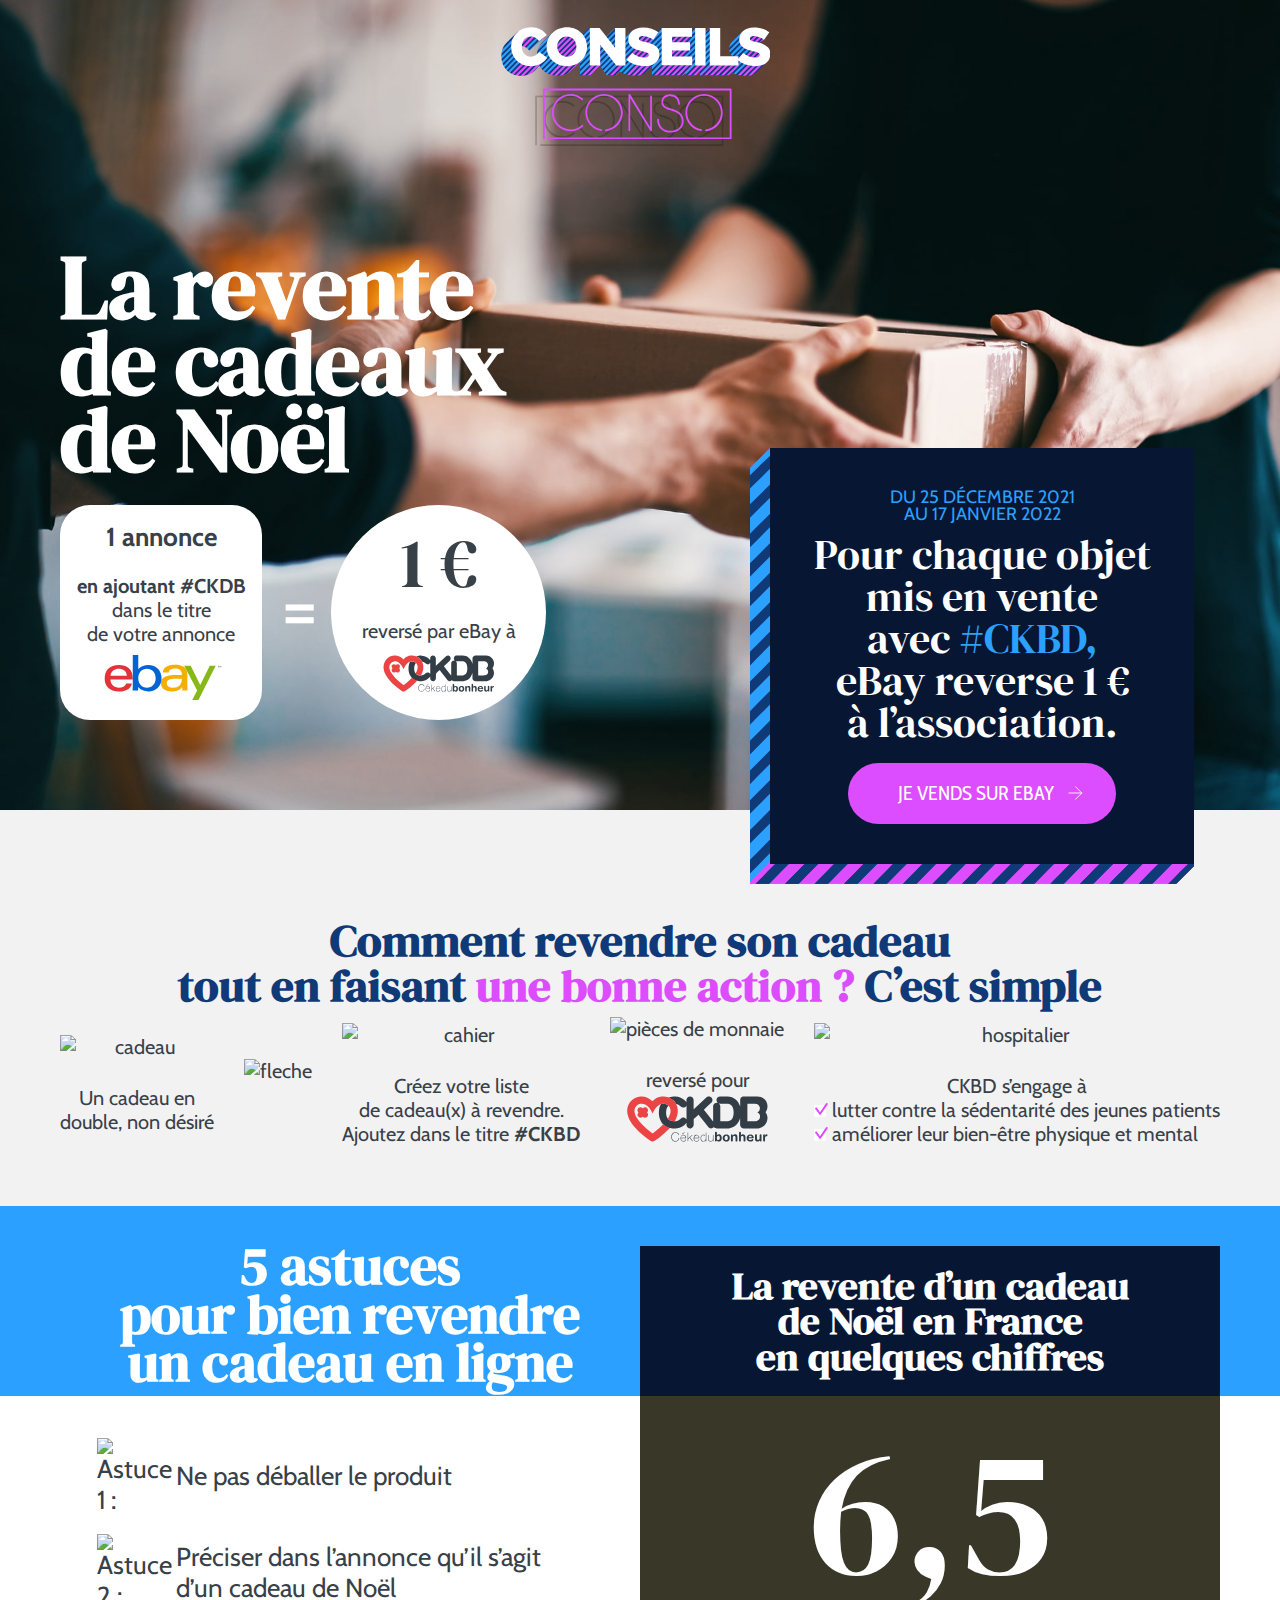
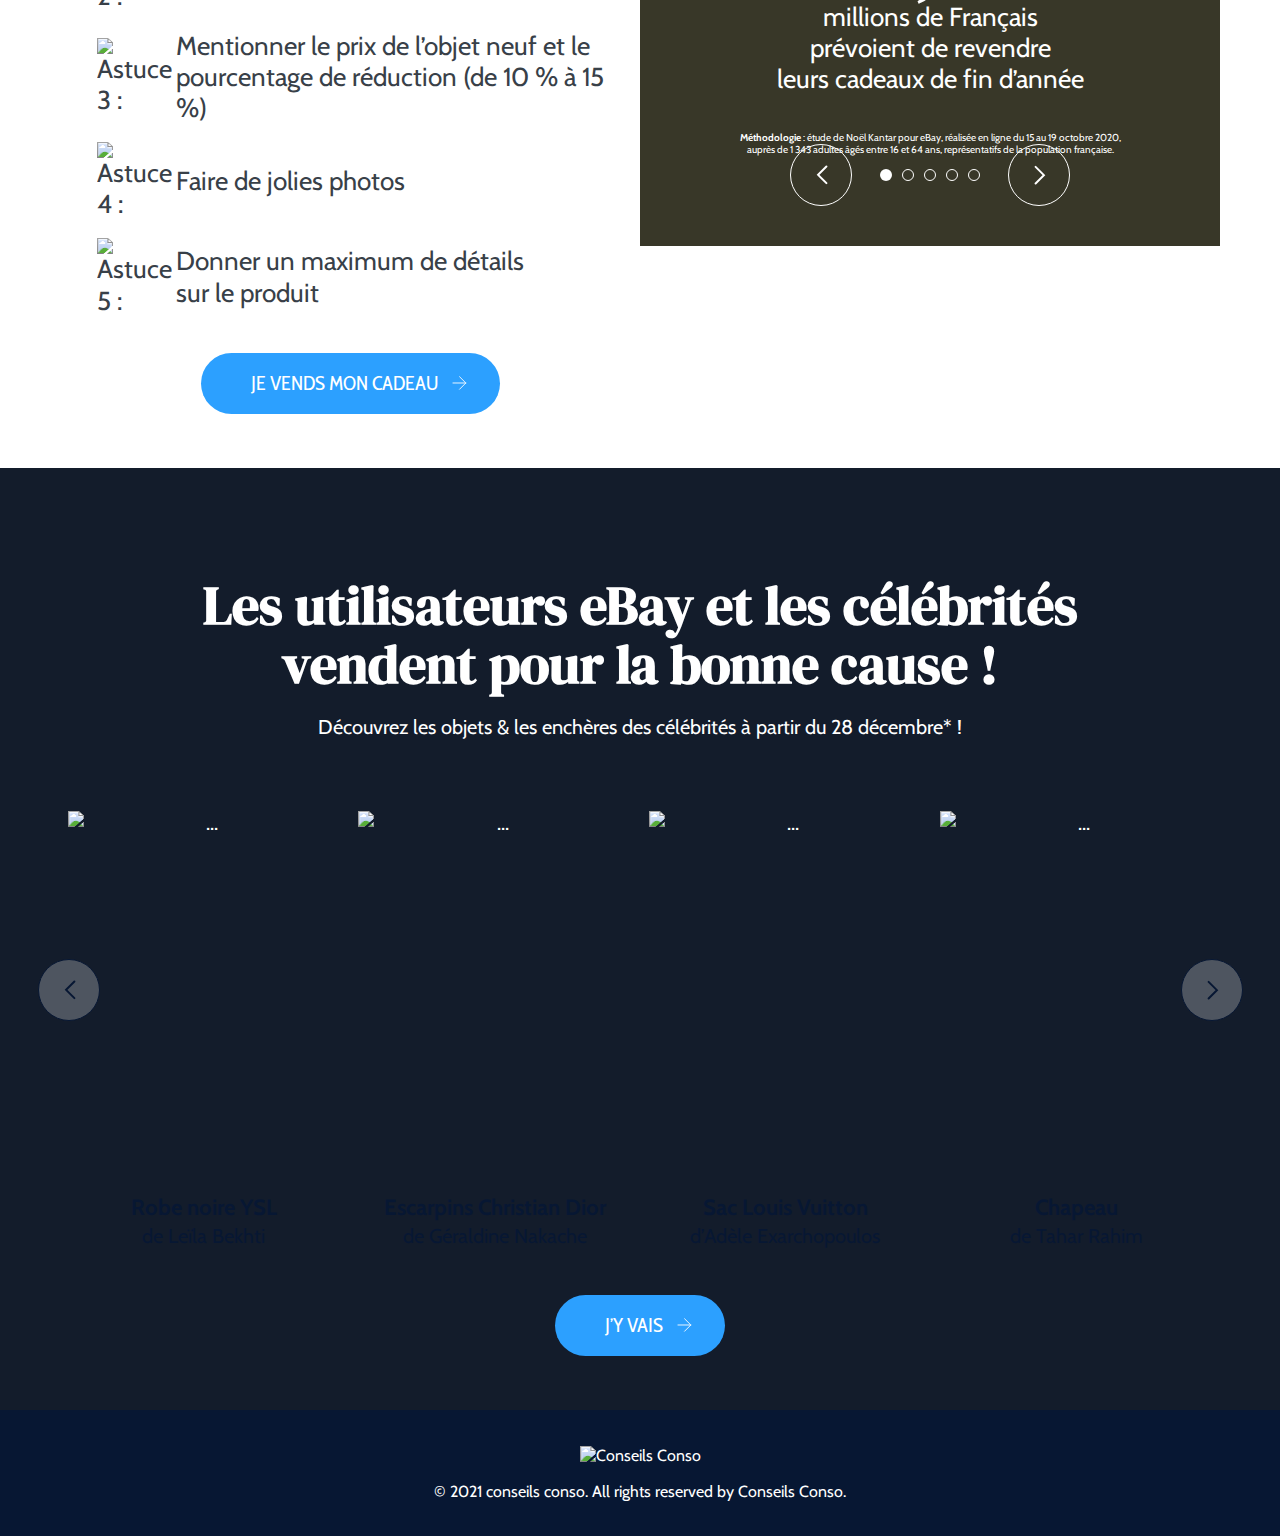
==== commit 0db0e755: "added favicon" ====
--- a/index.html
+++ b/index.html
@@ -6,6 +6,8 @@
           content="width=device-width, user-scalable=no, initial-scale=1.0, maximum-scale=1.0, minimum-scale=1.0" />
     <!--[if IE]><meta http-equiv="X-UA-Compatible" content="ie=edge,chrome=1" /><![endif]-->
     <title>Conseils Conso</title>
+    <link rel="manifest" href="./img/favicon/site.webmanifest">
+    <link rel="icon" type="image/x-icon" href="./img/favicon/favicon.ico">
     <link rel="preconnect" href="https://fonts.googleapis.com">
     <link rel="preconnect" href="https://fonts.gstatic.com" crossorigin>
     <link href="https://fonts.googleapis.com/css2?family=Cabin+Condensed&family=Cabin:wght@400;700&family=DM+Serif+Display&display=swap" rel="stylesheet">
--- a/css/p-index.css
+++ b/css/p-index.css
@@ -311,7 +311,7 @@
         top: 29%; } }
     @media screen and (max-width: 991px) and (orientation: landscape) {
       .section--top .popup-video {
-        top: 30vh; } }
+        top: 36vh; } }
     @media screen and (min-width: 992px) {
       .section--top .popup-video {
         height: 100px;
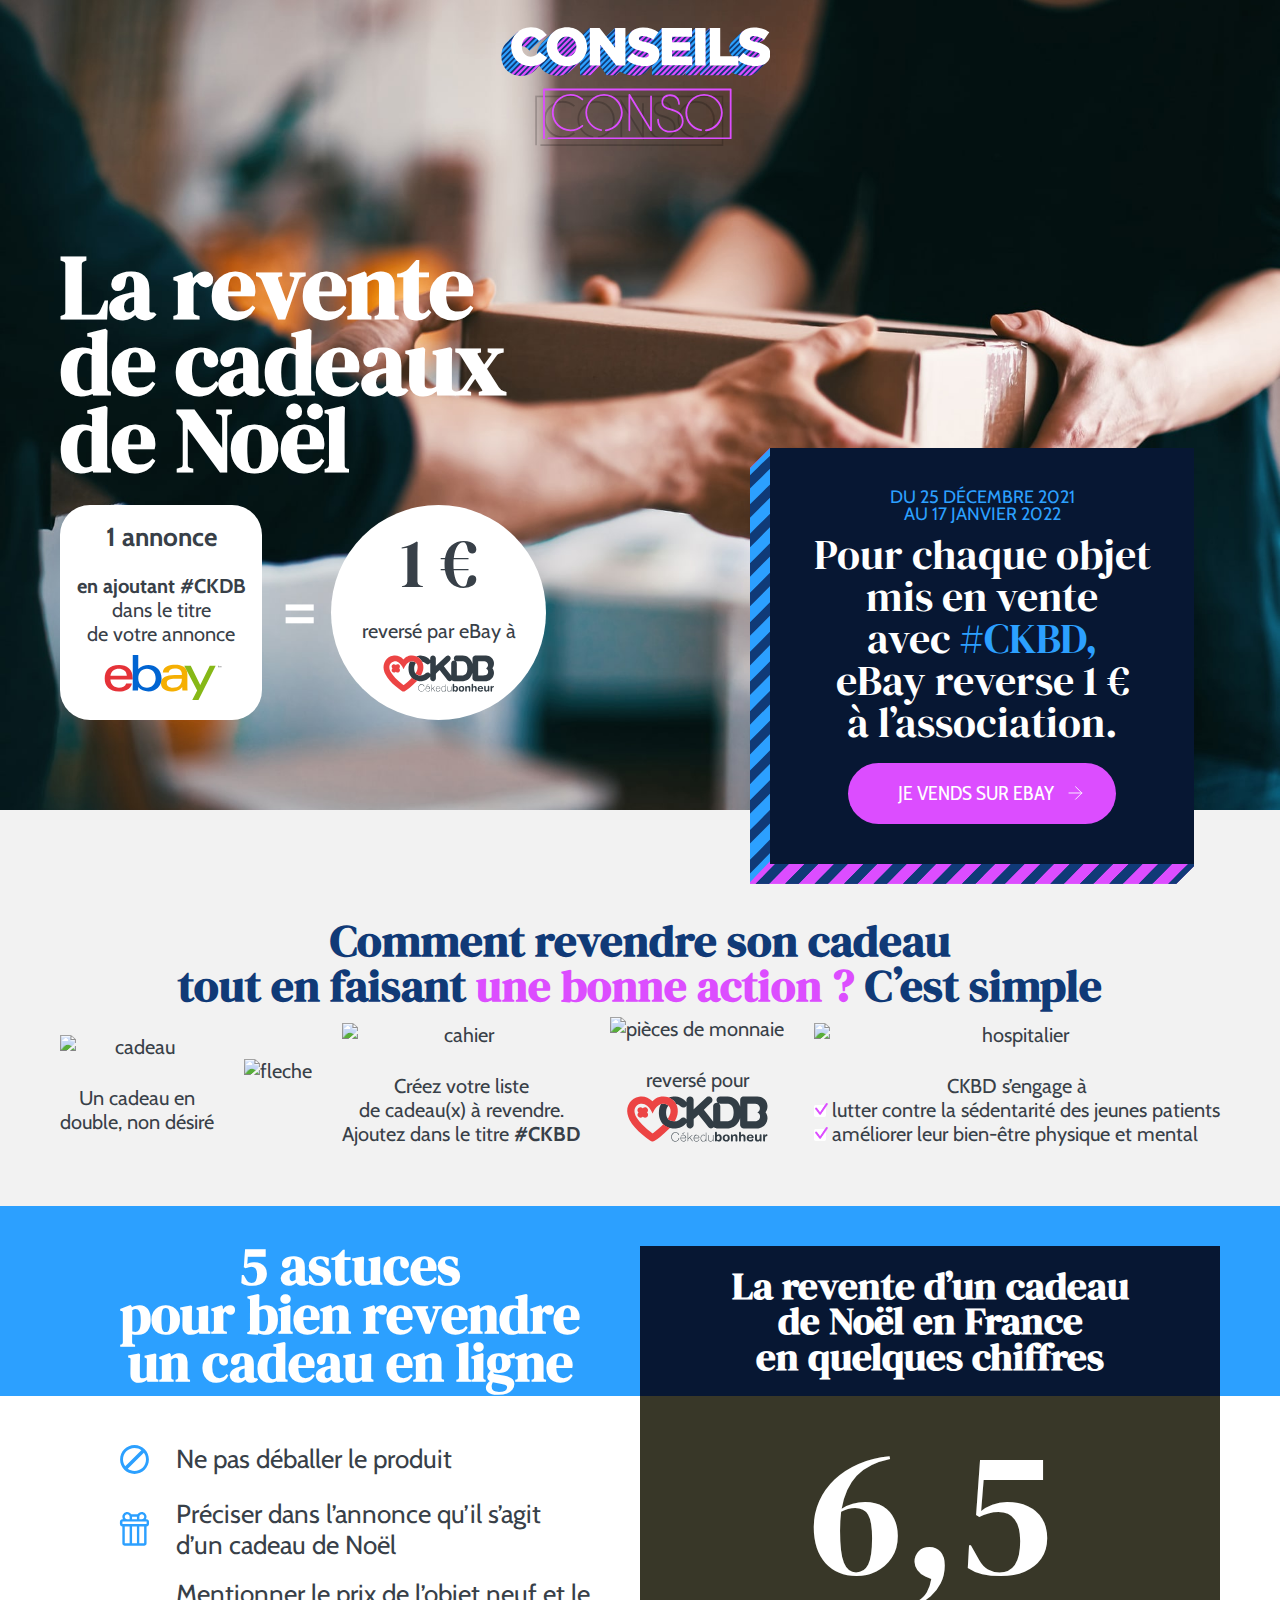
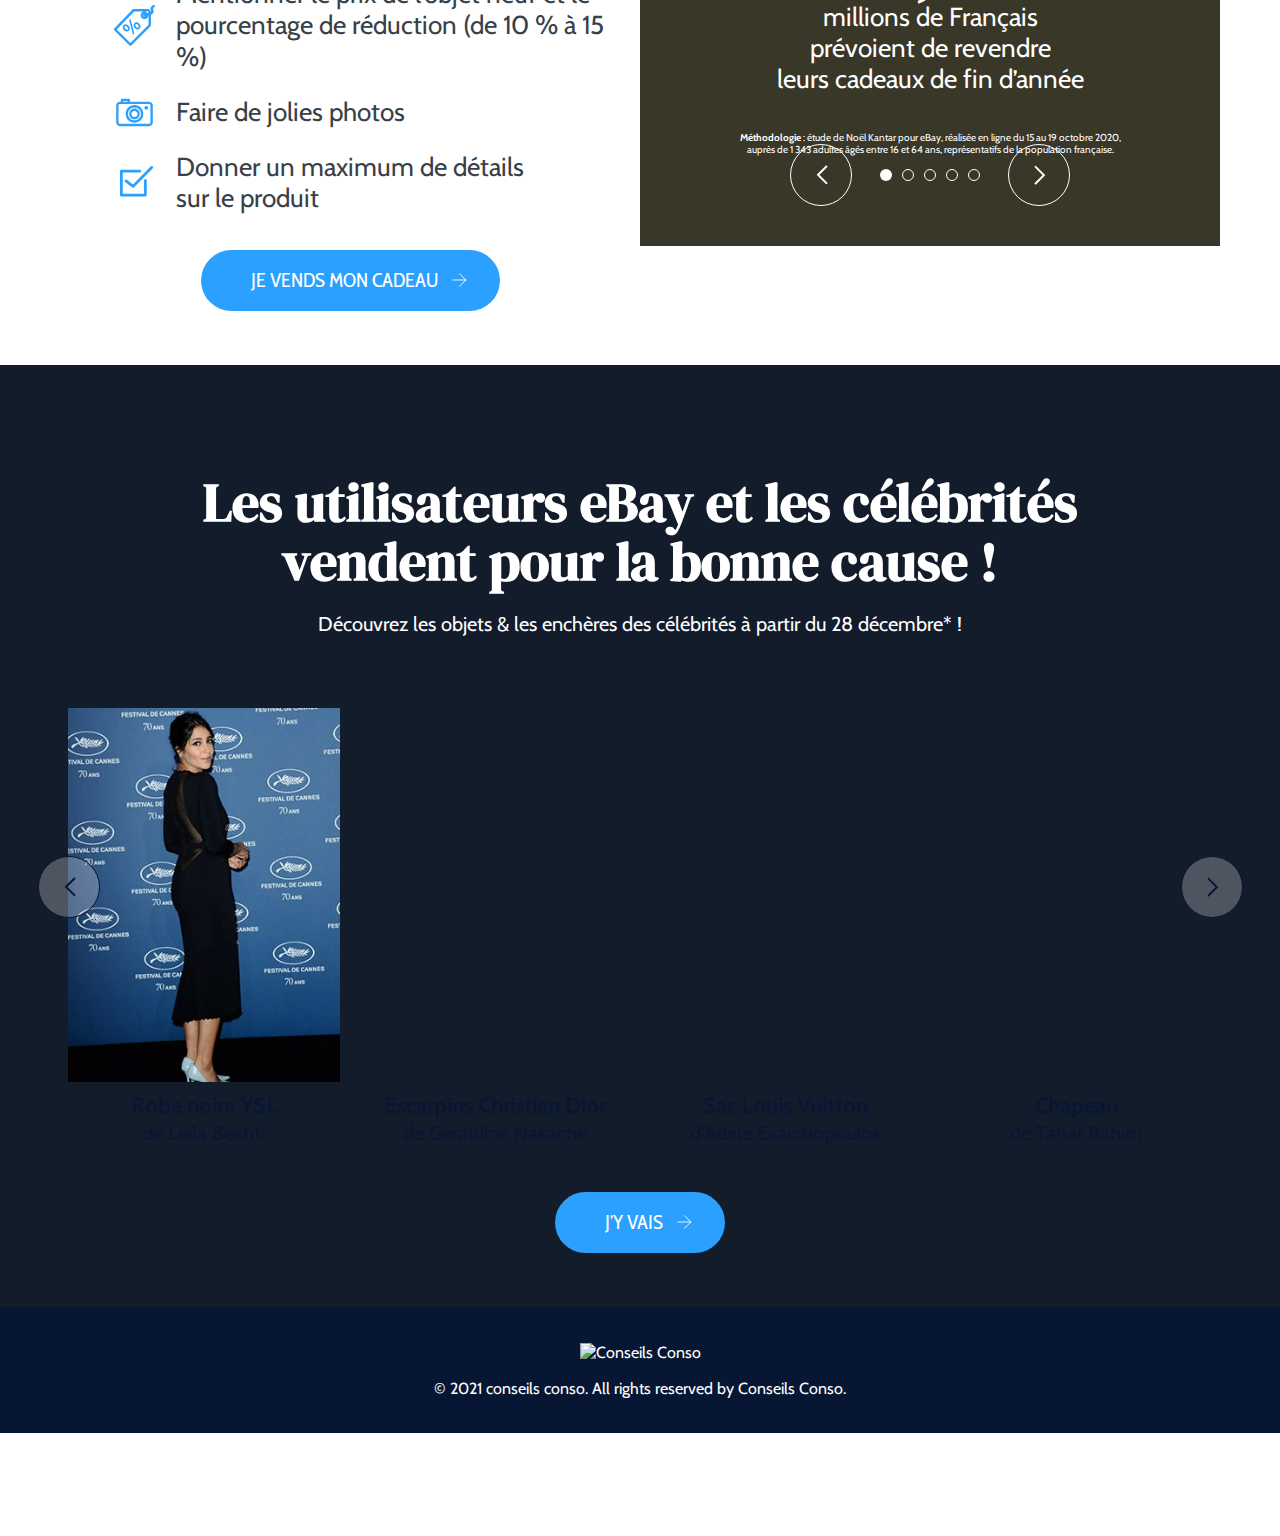
==== commit 5d28c859: "2 new version of video section (with scrolling)" ====
--- a/index.html
+++ b/index.html
@@ -71,8 +71,8 @@
         </video>
         <div class="controls">
             <button class="btnpause" id="btnPause"><span>Pause</span></button>
-            <button class="btnclose" id="btnClose"><span>Close</span></button>
-            <button class="btnfull" id="btnFull"><span>Fullscreen</span></button>
+<!--            <button class="btnclose" id="btnClose"><span>Close</span></button>-->
+<!--            <button class="btnfull" id="btnFull"><span>Fullscreen</span></button>-->
         </div>
     </section><!-- end video section -->
 
--- a/css/p-index.css
+++ b/css/p-index.css
@@ -361,23 +361,26 @@
     opacity: 1;
     transform: scale(1); } }
 /* Video section */
-.management-on {
-  overflow: hidden; }
-  .management-on .section--video {
-    display: flex; }
+.management-on .header,
+.management-on .section--top {
+  display: none; }
+.management-on .section--video {
+  display: flex;
+  justify-content: center; }
+.management-on .section--comment {
+  padding: 6vh 0; }
 
 .section--video {
   background-color: #000;
-  position: fixed;
-  top: 0;
-  right: 0;
-  bottom: 0;
-  left: 0;
+  overflow: hidden;
   z-index: 1;
   display: none; }
   .section--video video {
     margin: auto;
     max-width: 100%; }
+    @media screen and (min-width: 1200px) {
+      .section--video video {
+        min-height: 90vh; } }
   .section--video .controls button {
     background-color: transparent;
     padding: 0;
@@ -386,21 +389,6 @@
       content: none; }
   .section--video .controls span {
     display: none; }
-  .section--video .controls .btnclose {
-    background: url("../img/i-close-min.svg") 50% no-repeat;
-    background-color: rgba(0, 0, 0, 0.1);
-    background-size: 50%;
-    border: 1px solid rgba(255, 255, 255, 0.3);
-    border-radius: 50%;
-    height: 40px;
-    width: 40px;
-    top: 10px;
-    right: 10px;
-    z-index: 3;
-    transition: all 0.3s ease-in-out; }
-    .section--video .controls .btnclose:hover {
-      background-color: rgba(0, 0, 0, 0.3);
-      border: 1px solid #fff !important; }
   .section--video .controls .btnpause {
     border-radius: 0;
     margin: 0;
@@ -410,90 +398,6 @@
     left: 0;
     z-index: 1;
     width: 100%; }
-    .section--video .controls .btnpause:before {
-      content: '';
-      background-color: rgba(44, 160, 255, 0.1);
-      border-radius: 50%;
-      margin: auto;
-      position: absolute;
-      top: 0;
-      right: 0;
-      bottom: 0;
-      left: 0;
-      opacity: 0;
-      transition: opacity 0.3s ease-in-out; }
-      @media screen and (max-width: 991px) {
-        .section--video .controls .btnpause:before {
-          height: 66px;
-          width: 66px; } }
-      @media screen and (min-width: 992px) {
-        .section--video .controls .btnpause:before {
-          height: 100px;
-          width: 100px; } }
-      @media screen and (min-width: 1200px) {
-        .section--video .controls .btnpause:before {
-          height: 136px;
-          width: 136px; } }
-    .section--video .controls .btnpause:after {
-      content: '';
-      margin: auto;
-      position: absolute;
-      top: 0;
-      right: 0;
-      bottom: 0;
-      left: 10px;
-      width: 0;
-      height: 0;
-      opacity: 0;
-      transition: opacity 0.3s ease-in-out; }
-      @media screen and (max-width: 991px) {
-        .section--video .controls .btnpause:after {
-          border-top: 10px solid transparent;
-          border-left: 20px solid #fff;
-          border-bottom: 10px solid transparent; } }
-      @media screen and (min-width: 992px) {
-        .section--video .controls .btnpause:after {
-          border-top: 20px solid transparent;
-          border-left: 40px solid #fff;
-          border-bottom: 20px solid transparent; } }
-    .section--video .controls .btnpause:hover:before {
-      opacity: 1; }
-    .section--video .controls .btnpause:hover:after {
-      opacity: .3; }
-  .section--video .playing + .controls .btnpause:after {
-    border: 0 none;
-    background: url("../img/i-pause-min.svg") 50% no-repeat;
-    left: 0; }
-    @media screen and (max-width: 767px) {
-      .section--video .playing + .controls .btnpause:after {
-        height: 20px;
-        width: 20px; } }
-    @media screen and (min-width: 768px) {
-      .section--video .playing + .controls .btnpause:after {
-        height: 40px;
-        width: 40px; } }
-  .section--video .btnfull {
-    background: url("../img/i-fullscreen-min.svg") 50% no-repeat;
-    border: 1px solid rgba(255, 255, 255, 0.5);
-    border-radius: 50%;
-    height: 40px;
-    width: 40px;
-    right: 10px;
-    z-index: 3;
-    opacity: 0;
-    transition: all 0.3s ease-in-out; }
-    .section--video .btnfull:hover {
-      border: 1px solid #fff !important; }
-    @media screen and (max-width: 991px) {
-      .section--video .btnfull {
-        bottom: 11px; } }
-    @media screen and (min-width: 992px) {
-      .section--video .btnfull {
-        bottom: 25px; } }
-  .section--video:hover .btnfull {
-    opacity: 1; }
-  .section--video .fullscreen ~ .controls .btnfull {
-    display: none; }
 
 /* Comment section */
 .section--comment {
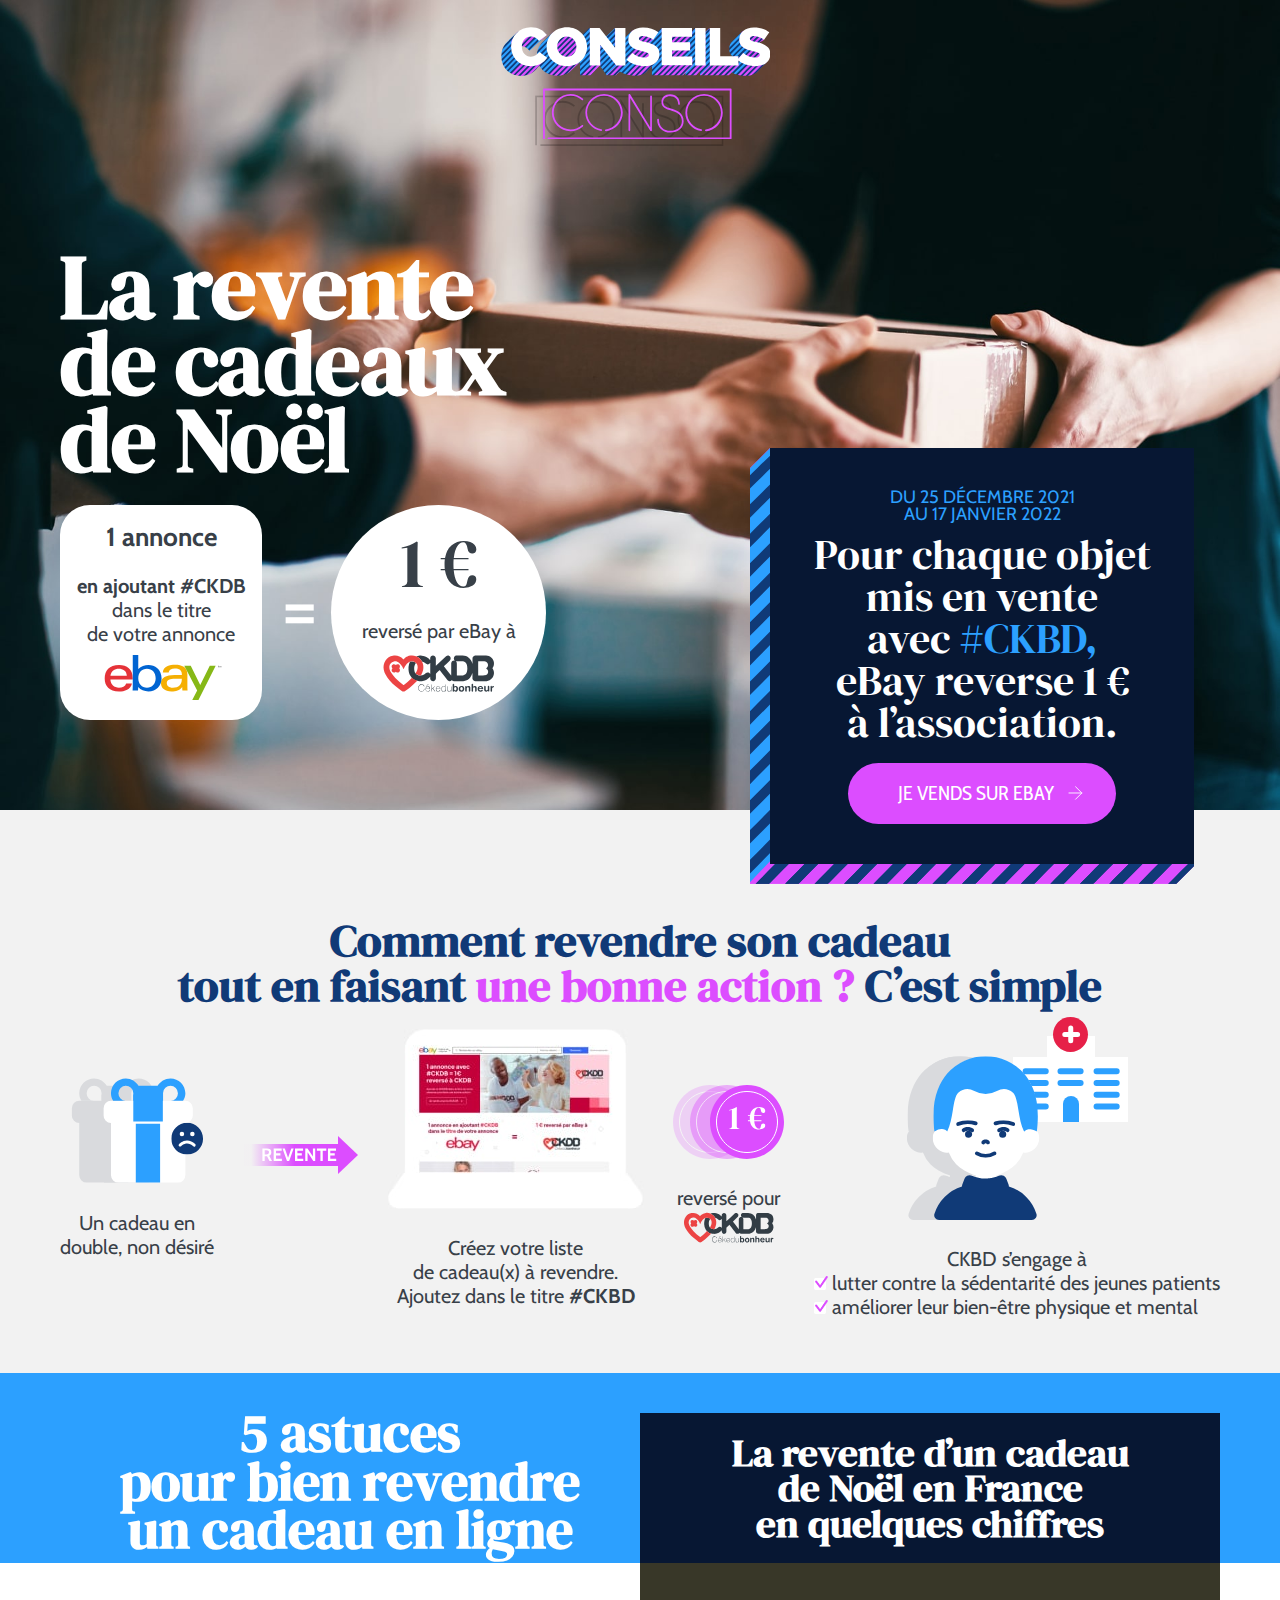
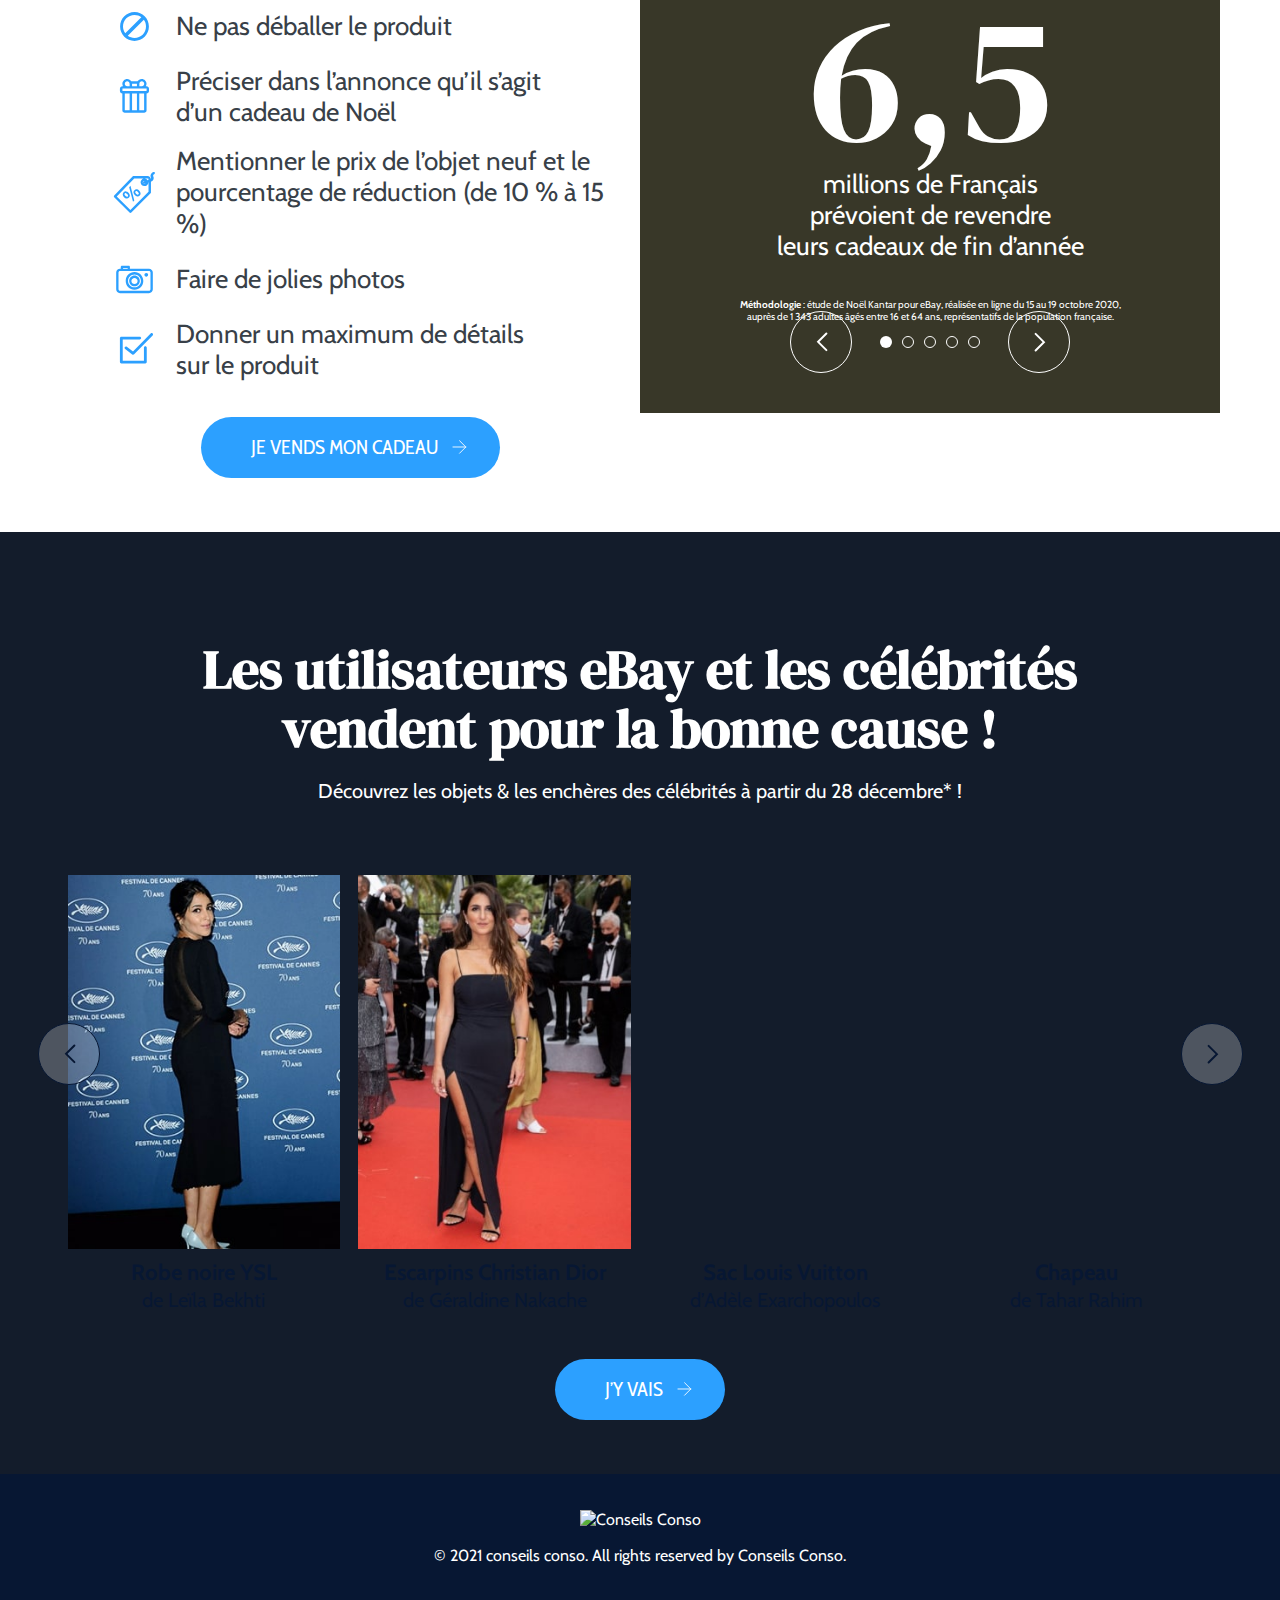
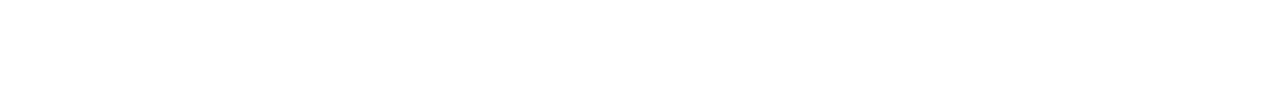
==== commit 10b50f0e: "deleted lazy loading for second sections images" ====
--- a/index.html
+++ b/index.html
@@ -82,24 +82,24 @@
 
             <div class="content-box">
                 <div>
-                    <img class="top-pic lazy-img" data-src="./img/cadeau-min.svg" alt="cadeau">
+                    <img class="top-pic" src="./img/cadeau-min.svg" alt="cadeau">
                     Un cadeau en <br>double, non désiré
                 </div>
                 <div>
-                    <img class="top-pic lazy-img" data-src="./img/fleche-min.svg" alt="fleche">
-                </div>
-                <div>
-                    <img class="top-pic lazy-img" data-src="./img/cahier-min.jpg" alt="cahier">
+                    <img class="top-pic" src="./img/fleche-min.svg" alt="fleche">
+                </div>
+                <div>
+                    <img class="top-pic" src="./img/cahier-min.jpg" alt="cahier">
                     Créez votre liste <br>de cadeau(x) à revendre.<br>Ajoutez dans le titre <strong>#CKBD</strong>
                 </div>
                 <div>
-                    <img class="top-pic lazy-img" data-src="./img/coins-min.svg" alt="pièces de monnaie">
+                    <img class="top-pic" src="./img/coins-min.svg" alt="pièces de monnaie">
                     reversé pour
                     <br>
                     <img src="./img/logo-ckdb-min.svg" alt="CKDB">
                 </div>
                 <div>
-                    <img class="top-pic lazy-img" data-src="./img/hospitalier-min.svg" alt="hospitalier">
+                    <img class="top-pic" src="./img/hospitalier-min.svg" alt="hospitalier">
                     CKBD s’engage à
                     <br>
                     <ul>
--- a/css/p-index.css
+++ b/css/p-index.css
@@ -39,12 +39,16 @@
   background-image: none; }
 
 .section--top {
-  background: url("../img/bg-top-min.jpg") #614f49 50% no-repeat;
-  background-size: cover;
   display: flex;
   transition: all 0.15s ease-in-out; }
+  @media screen and (max-width: 767px) {
+    .section--top {
+      background: url("../img/bg-top-m-min.jpg") #614f49 50% no-repeat;
+      background-size: cover; } }
   @media screen and (min-width: 768px) {
     .section--top {
+      background: url("../img/bg-top-min.jpg") #614f49 50% no-repeat;
+      background-size: cover;
       min-height: 70vh; } }
   @media screen and (min-width: 1200px) {
     .section--top {
@@ -813,8 +817,6 @@
   background-image: none; }
 
 .section--ebay {
-  background: url("../img/bg-ebay-min.jpg") #131c2b 50% no-repeat;
-  background-size: cover;
   color: #fff;
   position: relative;
   text-align: center;
@@ -828,9 +830,13 @@
   */ }
   @media screen and (max-width: 767px) {
     .section--ebay {
+      background: url("../img/bg-ebay-m-min.jpg") #131c2b 50% no-repeat;
+      background-size: cover;
       padding: 6vh 0 6vh; } }
   @media screen and (min-width: 768px) {
     .section--ebay {
+      background: url("../img/bg-ebay-min.jpg") #131c2b 50% no-repeat;
+      background-size: cover;
       padding: 12vh 0 6vh; } }
   .section--ebay h1 {
     margin: auto;
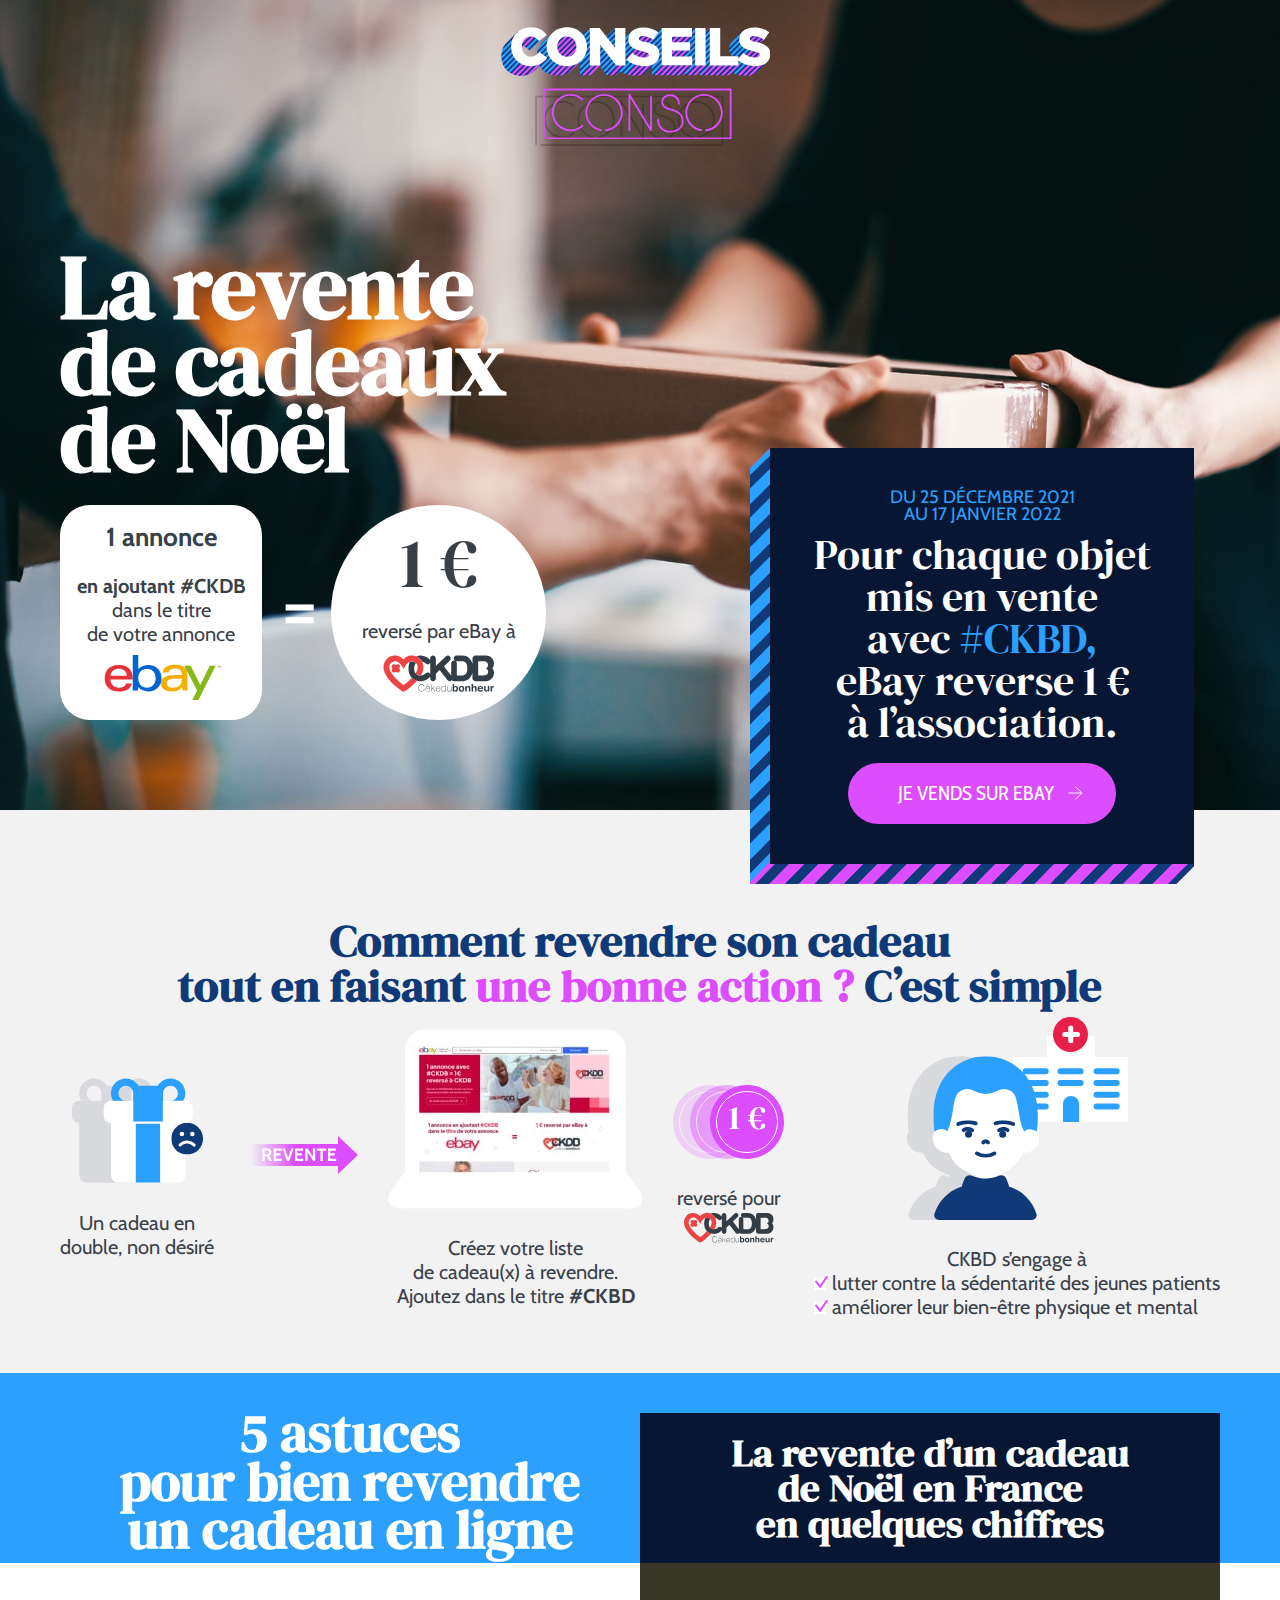
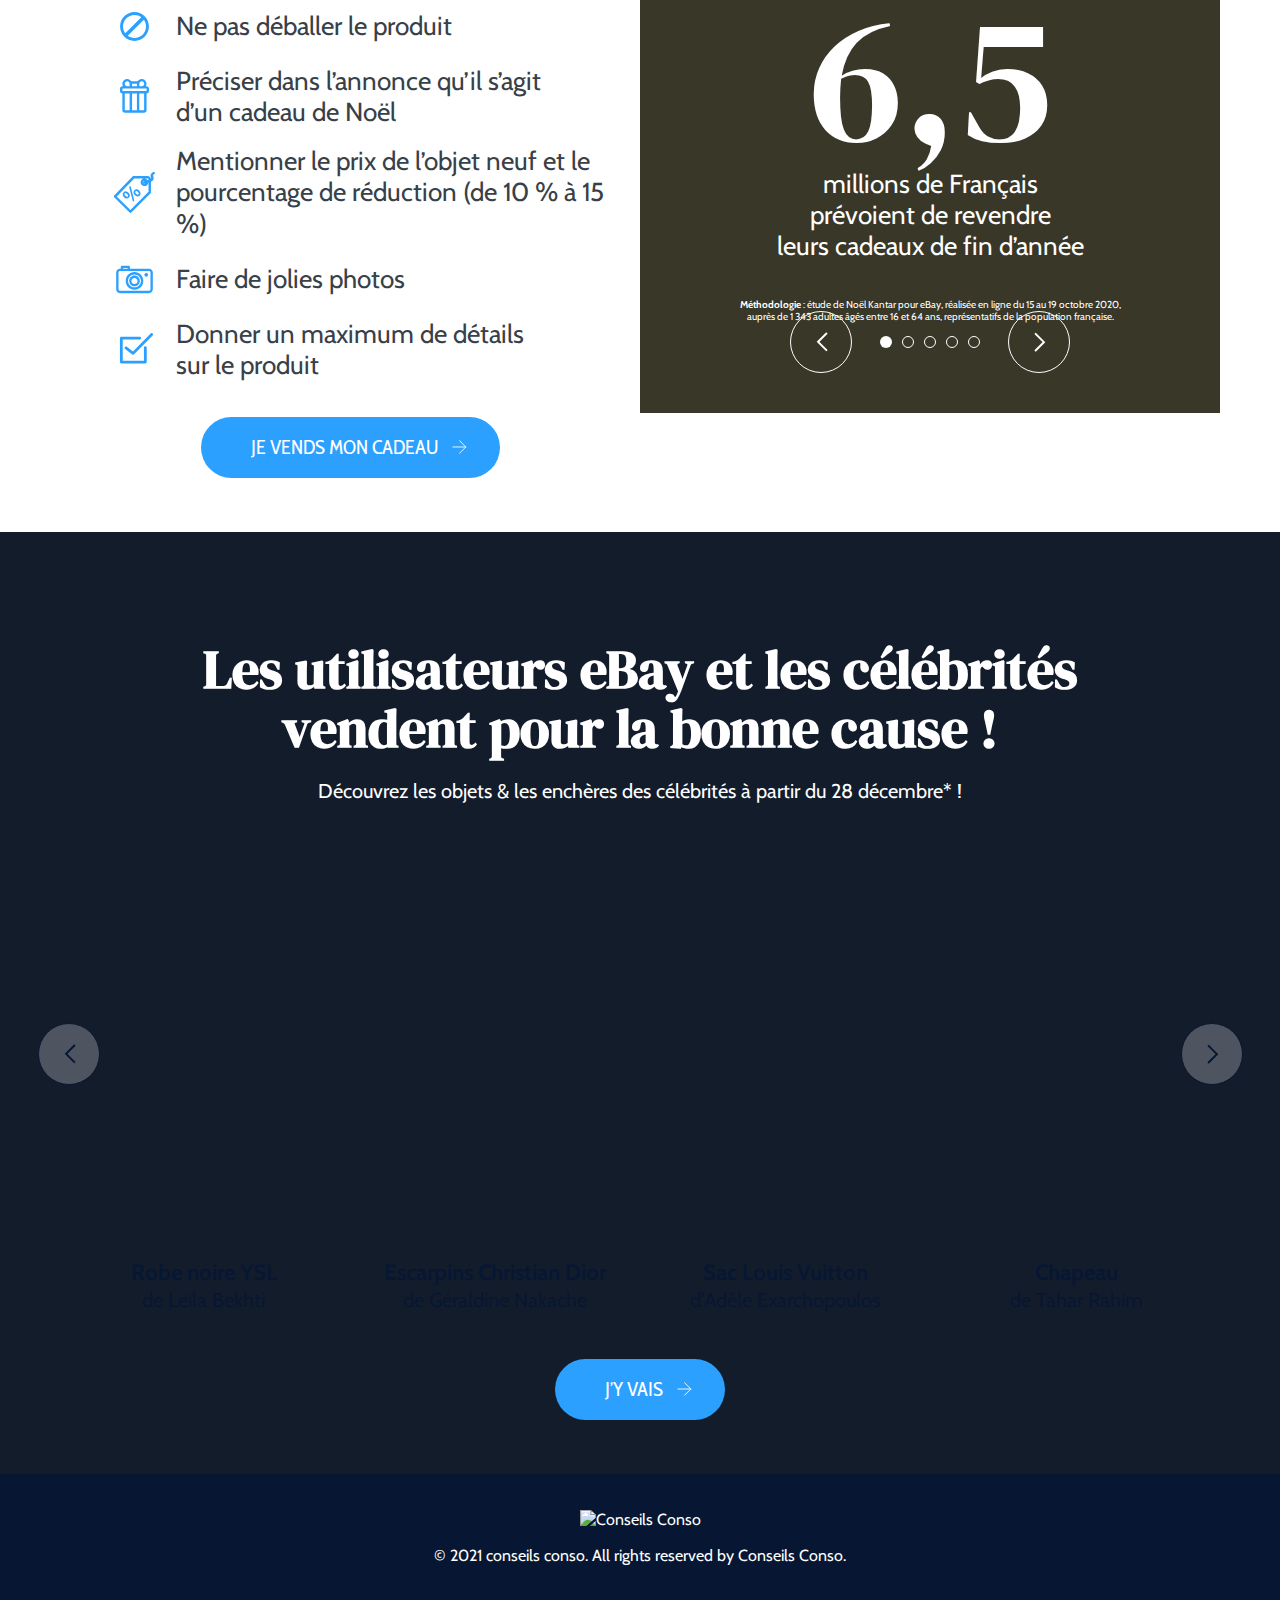
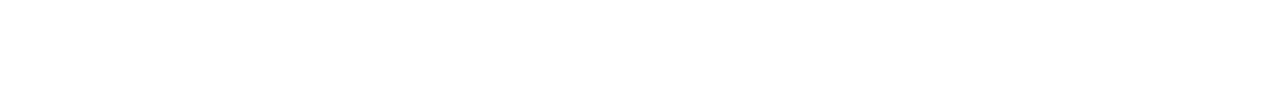
==== commit 8f3fec86: "top sections background attachment fixed" ====
--- a/index.html
+++ b/index.html
@@ -24,311 +24,313 @@
 </header>
 
 <main class="main">
-    <section class="section section--top lazy">
-        <div class="container content-box">
-            <div class="content-left">
-                <h1>La revente <br>de cadeaux <br>de Noël</h1>
-
-                <div class="shape">
-                    <div class="shape_square-outer">
-                        <div class="shape_square">
-                            <span><strong>1 annonce</strong></span>
-                            <br>
-                            <strong>en ajoutant #CKDB</strong>
-                            dans le titre <br>de votre annonce
-                            <img src="./img/logo-ebay-min.svg" alt="eBay" />
-                        </div>
-                    </div>
-                    <div class="shape_equals">=</div>
-                    <div class="shape_circle-outer">
-                        <div class="shape_circle">
-                            <span class="bigger">1 €</span>
-                            <br>
-                            reversé par eBay à
-                            <br>
-                            <img src="./img/logo-ckdb-min.svg" alt="CKDB" />
-                        </div>
-                    </div>
-                </div>
-            </div>
-            <div class="content-right-outer">
-                <div class="content-right">
-                    <span class="date">Du 25 décembre 2021<br>au 17 janvier 2022</span>
-                    <p>Pour chaque objet <br>mis en vente<br> avec <span>#CKBD,</span><br> eBay reverse 1 €<br>à l’association.</p>
-                    <a class="btn purple" id="jevendssurebay" href="https://pages.ebay.fr/soutenez-l-association-CKDB-avec-eBay.html" target="_blank">je vends sur ebay</a>
-                </div>
-            </div>
-        </div>
-
-        <a class="popup-video" id="btnPlay"><span>Voir la vidéo</span></a>
-
-    </section><!-- end top section -->
-
-    <section class="section section--video" id="myContainer">
-        <video id="myPlayer" class="lazy-v" preload="auto" playsinline  poster="./img/bg-video2-min.jpg"  onended="theEnd()">
-            <source src="./video/CKDBxeBay_1920x1080_30sec_v7_compressed.webm" type="video/webm">
-            <source src="./video/CKDBxeBay_1920x1080_30sec_v7_compressed.mp4" type="video/mp4">
-        </video>
-        <div class="controls">
-            <button class="btnpause" id="btnPause"><span>Pause</span></button>
-<!--            <button class="btnclose" id="btnClose"><span>Close</span></button>-->
-<!--            <button class="btnfull" id="btnFull"><span>Fullscreen</span></button>-->
-        </div>
-    </section><!-- end video section -->
-
-    <section class="section section--comment">
-        <div class="container">
-            <h1>Comment revendre son cadeau <br>tout en faisant <span class="purple">une bonne <span class="nowrap">action ?</span></span> C’est simple</h1>
-
-            <div class="content-box">
-                <div>
-                    <img class="top-pic" src="./img/cadeau-min.svg" alt="cadeau">
-                    Un cadeau en <br>double, non désiré
-                </div>
-                <div>
-                    <img class="top-pic" src="./img/fleche-min.svg" alt="fleche">
-                </div>
-                <div>
-                    <img class="top-pic" src="./img/cahier-min.jpg" alt="cahier">
-                    Créez votre liste <br>de cadeau(x) à revendre.<br>Ajoutez dans le titre <strong>#CKBD</strong>
-                </div>
-                <div>
-                    <img class="top-pic" src="./img/coins-min.svg" alt="pièces de monnaie">
-                    reversé pour
-                    <br>
-                    <img src="./img/logo-ckdb-min.svg" alt="CKDB">
-                </div>
-                <div>
-                    <img class="top-pic" src="./img/hospitalier-min.svg" alt="hospitalier">
-                    CKBD s’engage à
-                    <br>
+    <article>
+        <section class="section section--top lazy">
+            <div class="container content-box">
+                <div class="content-left">
+                    <h1>La revente <br>de cadeaux <br>de Noël</h1>
+
+                    <div class="shape">
+                        <div class="shape_square-outer">
+                            <div class="shape_square">
+                                <span><strong>1 annonce</strong></span>
+                                <br>
+                                <strong>en ajoutant #CKDB</strong>
+                                dans le titre <br>de votre annonce
+                                <img src="./img/logo-ebay-min.svg" alt="eBay" />
+                            </div>
+                        </div>
+                        <div class="shape_equals">=</div>
+                        <div class="shape_circle-outer">
+                            <div class="shape_circle">
+                                <span class="bigger">1 €</span>
+                                <br>
+                                reversé par eBay à
+                                <br>
+                                <img src="./img/logo-ckdb-min.svg" alt="CKDB" />
+                            </div>
+                        </div>
+                    </div>
+                </div>
+                <div class="content-right-outer">
+                    <div class="content-right">
+                        <span class="date">Du 25 décembre 2021<br>au 17 janvier 2022</span>
+                        <p>Pour chaque objet <br>mis en vente<br> avec <span>#CKBD,</span><br> eBay reverse 1 €<br>à l’association.</p>
+                        <a class="btn purple" id="jevendssurebay" href="https://pages.ebay.fr/soutenez-l-association-CKDB-avec-eBay.html" target="_blank">je vends sur ebay</a>
+                    </div>
+                </div>
+            </div>
+
+            <a class="popup-video" id="btnPlay"><span>Voir la vidéo</span></a>
+
+        </section><!-- end top section -->
+
+        <section class="section section--video" id="myContainer">
+            <video id="myPlayer" class="lazy-v" preload="auto" playsinline  poster="./img/bg-video2-min.jpg"  onended="theEnd()">
+                <source src="./video/CKDBxeBay_1920x1080_30sec_v7_compressed.webm" type="video/webm">
+                <source src="./video/CKDBxeBay_1920x1080_30sec_v7_compressed.mp4" type="video/mp4">
+            </video>
+            <div class="controls">
+                <button class="btnpause" id="btnPause"><span>Pause</span></button>
+                <!--            <button class="btnclose" id="btnClose"><span>Close</span></button>-->
+                <!--            <button class="btnfull" id="btnFull"><span>Fullscreen</span></button>-->
+            </div>
+        </section><!-- end video section -->
+
+        <section class="section section--comment">
+            <div class="container">
+                <h1>Comment revendre son cadeau <br>tout en faisant <span class="purple">une bonne <span class="nowrap">action ?</span></span> C’est simple</h1>
+
+                <div class="content-box">
+                    <div>
+                        <img class="top-pic" src="./img/cadeau-min.svg" alt="cadeau">
+                        Un cadeau en <br>double, non désiré
+                    </div>
+                    <div>
+                        <img class="top-pic" src="./img/fleche-min.svg" alt="fleche">
+                    </div>
+                    <div>
+                        <img class="top-pic" src="./img/cahier-min.jpg" alt="cahier">
+                        Créez votre liste <br>de cadeau(x) à revendre.<br>Ajoutez dans le titre <strong>#CKBD</strong>
+                    </div>
+                    <div>
+                        <img class="top-pic" src="./img/coins-min.svg" alt="pièces de monnaie">
+                        reversé pour
+                        <br>
+                        <img src="./img/logo-ckdb-min.svg" alt="CKDB">
+                    </div>
+                    <div>
+                        <img class="top-pic" src="./img/hospitalier-min.svg" alt="hospitalier">
+                        CKBD s’engage à
+                        <br>
+                        <ul>
+                            <li>lutter contre la sédentarité des jeunes patients</li>
+                            <li>améliorer leur bien-être physique et mental</li>
+                        </ul>
+                    </div>
+                </div>
+            </div>
+        </section><!-- end comment section -->
+
+        <section class="section section--astuces">
+            <div class="container">
+                <div class="content-box">
+                    <h1><span>5 astuces <br>pour bien revendre <br>un cadeau en ligne</span></h1>
                     <ul>
-                        <li>lutter contre la sédentarité des jeunes patients</li>
-                        <li>améliorer leur bien-être physique et mental</li>
+                        <li>
+                            <span><img class="lazy-img" data-src="./img/i-astuce1-min.svg" alt="Astuce 1 : "></span>
+                            Ne pas déballer le produit
+                        </li>
+                        <li>
+                            <span><img class="lazy-img" data-src="./img/i-astuce2-min.svg" alt="Astuce 2 : "></span>
+                            Préciser dans l’annonce qu’il s’agit<br>d’un cadeau de Noël
+                        </li>
+                        <li>
+                            <span><img class="lazy-img" data-src="./img/i-astuce3-min.svg" alt="Astuce 3 : "></span>
+                            Mentionner le prix de l’objet neuf et le <br>pourcentage de réduction (de 10 % à 15 %)
+                        </li>
+                        <li>
+                            <span><img class="lazy-img" data-src="./img/i-astuce4-min.svg" alt="Astuce 4 : "></span>
+                            Faire de jolies photos
+                        </li>
+                        <li>
+                            <span><img class="lazy-img" data-src="./img/i-astuce5-min.svg" alt="Astuce 5 : "></span>
+                            Donner un maximum de détails <br>sur le produit
+                        </li>
                     </ul>
-                </div>
-            </div>
-        </div>
-    </section><!-- end comment section -->
-
-    <section class="section section--astuces">
-        <div class="container">
-            <div class="content-box">
-                <h1><span>5 astuces <br>pour bien revendre <br>un cadeau en ligne</span></h1>
-                <ul>
-                    <li>
-                        <span><img class="lazy-img" data-src="./img/i-astuce1-min.svg" alt="Astuce 1 : "></span>
-                        Ne pas déballer le produit
-                    </li>
-                    <li>
-                        <span><img class="lazy-img" data-src="./img/i-astuce2-min.svg" alt="Astuce 2 : "></span>
-                        Préciser dans l’annonce qu’il s’agit<br>d’un cadeau de Noël
-                    </li>
-                    <li>
-                        <span><img class="lazy-img" data-src="./img/i-astuce3-min.svg" alt="Astuce 3 : "></span>
-                        Mentionner le prix de l’objet neuf et le <br>pourcentage de réduction (de 10 % à 15 %)
-                    </li>
-                    <li>
-                        <span><img class="lazy-img" data-src="./img/i-astuce4-min.svg" alt="Astuce 4 : "></span>
-                        Faire de jolies photos
-                    </li>
-                    <li>
-                        <span><img class="lazy-img" data-src="./img/i-astuce5-min.svg" alt="Astuce 5 : "></span>
-                        Donner un maximum de détails <br>sur le produit
-                    </li>
-                </ul>
-                <a class="btn" id="jevendsmoncadeau" href="https://pages.ebay.fr/soutenez-l-association-CKDB-avec-eBay.html" target="_blank">Je vends mon cadeau</a>
-            </div>
-
-            <div class="slider-outer lazy">
-                <div class="slider-title">
-                    <h2>
-                        La revente d’un cadeau <br>de Noël en France <br>en quelques chiffres
-                    </h2>
-                </div>
-                <div class="slider">
-                    <div class="slider_wrapper">
-                        <div class="slider_items">
-                            <div class="slider_item slider_item--1">
-                                <p class="bigger"><span>6,5</span> millions de Français <br>prévoient de revendre <br>leurs cadeaux de fin d’année</p>
-                                <p class="smaller"><strong>Méthodologie</strong> : étude de Noël Kantar pour eBay, réalisée en ligne du 15 au 19 octobre 2020, auprès de 1 343 adultes âgés entre 16 et 64 ans, représentatifs de la population française.</p>
+                    <a class="btn" id="jevendsmoncadeau" href="https://pages.ebay.fr/soutenez-l-association-CKDB-avec-eBay.html" target="_blank">Je vends mon cadeau</a>
+                </div>
+
+                <div class="slider-outer lazy">
+                    <div class="slider-title">
+                        <h2>
+                            La revente d’un cadeau <br>de Noël en France <br>en quelques chiffres
+                        </h2>
+                    </div>
+                    <div class="slider">
+                        <div class="slider_wrapper">
+                            <div class="slider_items">
+                                <div class="slider_item slider_item--1">
+                                    <p class="bigger"><span>6,5</span> millions de Français <br>prévoient de revendre <br>leurs cadeaux de fin d’année</p>
+                                    <p class="smaller"><strong>Méthodologie</strong> : étude de Noël Kantar pour eBay, réalisée en ligne du 15 au 19 octobre 2020, auprès de 1 343 adultes âgés entre 16 et 64 ans, représentatifs de la population française.</p>
+                                </div>
+                                <div class="slider_item slider_item--2">
+                                    <p class="bigger"><span>381</span> millions d’euros <br>seront dépensés <br>dans des cadeaux non désirés</p>
+                                    <p class="smaller"><strong>Méthodologie</strong> : étude de Noël Kantar pour eBay, réalisée en ligne du 15 au 19 octobre 2020, auprès de 1 343 adultes âgés entre 16 et 64 ans, représentatifs de la population française.</p>
+                                </div>
+                                <div class="slider_item slider_item--3">
+                                    <p class="bigger"><img class="lazy-img" data-src="./img/i-pres-min.svg" alt="Heureux propriétaire"> Près de 1 Français sur 5 <br>comptent bien leur trouver <br>un nouvel heureux propriétaire</p>
+                                    <p class="smaller"><strong>Méthodologie</strong> : étude de Noël Kantar pour eBay, réalisée en ligne du 15 au 19 octobre 2020, auprès de 1 343 adultes âgés entre 16 et 64 ans, représentatifs de la population française.</p>
+                                </div>
+                                <div class="slider_item slider_item--4">
+                                    <p class="bigger"><img class="lazy-img" data-src="./img/i-smile-decu-min.svg" alt="Déçu">1 Français sur 2 âgé de 16-24 déçu <br>par au moins un cadeau l’an dernier <br>VS 34-54 ans contraire satisfaits à + 70 %</p>
+                                    <p class="smaller"><strong>Méthodologie</strong> : étude de Noël Kantar pour eBay, réalisée en ligne du 15 au 19 octobre 2020, auprès de 1 343 adultes âgés entre 16 et 64 ans, représentatifs de la population française.</p>
+                                </div>
+                                <div class="slider_item slider_item--5">
+                                    <p class="bigger"><img class="lazy-img" data-src="./img/i-123-min.svg" alt="Top 3"> Top 3 : <br>Hauts-de-France, avec près d’1 habitant sur 2 <br>Grand-Est 39 %, PACA, 36 %</p>
+                                    <p class="smaller"><strong>Méthodologie</strong> : étude de Noël Kantar pour eBay, réalisée en ligne du 15 au 19 octobre 2020, auprès de 1 343 adultes âgés entre 16 et 64 ans, représentatifs de la population française.</p>
+                                </div>
                             </div>
-                            <div class="slider_item slider_item--2">
-                                <p class="bigger"><span>381</span> millions d’euros <br>seront dépensés <br>dans des cadeaux non désirés</p>
-                                <p class="smaller"><strong>Méthodologie</strong> : étude de Noël Kantar pour eBay, réalisée en ligne du 15 au 19 octobre 2020, auprès de 1 343 adultes âgés entre 16 et 64 ans, représentatifs de la population française.</p>
+                        </div>
+                        <div class="slider_control-outer">
+                            <a class="slider_control slider_control-prev" href="#" role="button" data-slide="prev"></a>
+                            <a class="slider_control slider_control-next" href="#" role="button" data-slide="next"></a>
+                        </div>
+                    </div>
+                </div>
+
+                <p class="mobile-only smaller"><strong>Méthodologie</strong> : étude de Noël Kantar pour eBay, réalisée en ligne du 15 au 19 octobre 2020, auprès de 1 343 adultes âgés entre 16 et 64 ans, représentatifs de la population française.</p>
+            </div>
+        </section><!-- end astuces section -->
+
+        <section class="section section--ebay lazy">
+            <div class="container">
+                <h1>Les utilisateurs eBay et les célébrités <br>vendent pour la bonne <span class="nowrap">cause !</span></h1>
+                <p>Découvrez les objets & les enchères des célébrités à partir du 28 décembre* !</p>
+
+                <div class="slider-chief">
+                    <div class="slider__container">
+                        <div class="slider__wrapper">
+                            <div class="slider__items">
+                                <div class="slider__item">
+                                    <div class="slider__item-container">
+                                        <div class="slider__item-content">
+                                            <img class="slider__content_img lazy-img" data-src="./img/chief-leila-bekhti-min.jpg" alt="..." width="313"
+                                                 height="429">
+                                            <p class="slider__content_title">
+                                                <span>Robe noire YSL</span>
+                                                de Leïla Bekhti
+                                            </p>
+                                        </div>
+                                    </div>
+                                </div>
+
+                                <div class="slider__item">
+                                    <div class="slider__item-container">
+                                        <div class="slider__item-content">
+                                            <img class="slider__content_img lazy-img" data-src="./img/chief-geraldine-nakache-min.jpg" alt="..." width="313"
+                                                 height="429">
+                                            <p class="slider__content_title">
+                                                <span>Escarpins Christian Dior</span>
+                                                de Géraldine Nakache
+                                            </p>
+                                        </div>
+                                    </div>
+                                </div>
+
+                                <div class="slider__item">
+                                    <div class="slider__item-container">
+                                        <div class="slider__item-content">
+                                            <img class="slider__content_img lazy-img" data-src="./img/chief-adele-exarchopoulos-min.jpg" alt="..." width="313"
+                                                 height="429">
+                                            <p class="slider__content_title">
+                                                <span>Sac Louis Vuitton</span>
+                                                d’Adèle Exarchopoulos
+                                            </p>
+                                        </div>
+                                    </div>
+                                </div>
+
+                                <div class="slider__item">
+                                    <div class="slider__item-container">
+                                        <div class="slider__item-content">
+                                            <img class="slider__content_img lazy-img" data-src="./img/chief-tahar-rahim-min.jpg" alt="..." width="313"
+                                                 height="429">
+                                            <p class="slider__content_title">
+                                                <span>Chapeau</span>
+                                                de Tahar Rahim
+                                            </p>
+                                        </div>
+                                    </div>
+                                </div>
+
+                                <!--                            <div class="slider__item">-->
+                                <!--                                <div class="slider__item-container">-->
+                                <!--                                    <div class="slider__item-content">-->
+                                <!--                                        <img class="slider__content_img lazy-img" data-src="./img/chief-jamel-debbouze-min.jpg" alt="..." width="313"-->
+                                <!--                                             height="429">-->
+                                <!--                                        <p class="slider__content_title">-->
+                                <!--                                            <span>Test</span>-->
+                                <!--                                            de Jamel Debbouze-->
+                                <!--                                        </p>-->
+                                <!--                                    </div>-->
+                                <!--                                </div>-->
+                                <!--                            </div>-->
+                                <div class="slider__item">
+                                    <div class="slider__item-container">
+                                        <div class="slider__item-content">
+                                            <img class="slider__content_img lazy-img" data-src="./img/chief-leila-bekhti-min.jpg" alt="..." width="313"
+                                                 height="429">
+                                            <p class="slider__content_title">
+                                                <span>Robe noire YSL</span>
+                                                de Leïla Bekhti
+                                            </p>
+                                        </div>
+                                    </div>
+                                </div>
+
+                                <div class="slider__item">
+                                    <div class="slider__item-container">
+                                        <div class="slider__item-content">
+                                            <img class="slider__content_img lazy-img" data-src="./img/chief-geraldine-nakache-min.jpg" alt="..." width="313"
+                                                 height="429">
+                                            <p class="slider__content_title">
+                                                <span>Escarpins Christian Dior</span>
+                                                de Géraldine Nakache
+                                            </p>
+                                        </div>
+                                    </div>
+                                </div>
+
+                                <div class="slider__item">
+                                    <div class="slider__item-container">
+                                        <div class="slider__item-content">
+                                            <img class="slider__content_img lazy-img" data-src="./img/chief-adele-exarchopoulos-min.jpg" alt="..." width="313"
+                                                 height="429">
+                                            <p class="slider__content_title">
+                                                <span>Sac Louis Vuitton</span>
+                                                d’Adèle Exarchopoulos
+                                            </p>
+                                        </div>
+                                    </div>
+                                </div>
+
+                                <div class="slider__item">
+                                    <div class="slider__item-container">
+                                        <div class="slider__item-content">
+                                            <img class="slider__content_img lazy-img" data-src="./img/chief-tahar-rahim-min.jpg" alt="..." width="313"
+                                                 height="429">
+                                            <p class="slider__content_title">
+                                                <span>Chapeau</span>
+                                                de Tahar Rahim
+                                            </p>
+                                        </div>
+                                    </div>
+                                </div>
                             </div>
-                            <div class="slider_item slider_item--3">
-                                <p class="bigger"><img class="lazy-img" data-src="./img/i-pres-min.svg" alt="Heureux propriétaire"> Près de 1 Français sur 5 <br>comptent bien leur trouver <br>un nouvel heureux propriétaire</p>
-                                <p class="smaller"><strong>Méthodologie</strong> : étude de Noël Kantar pour eBay, réalisée en ligne du 15 au 19 octobre 2020, auprès de 1 343 adultes âgés entre 16 et 64 ans, représentatifs de la population française.</p>
-                            </div>
-                            <div class="slider_item slider_item--4">
-                                <p class="bigger"><img class="lazy-img" data-src="./img/i-smile-decu-min.svg" alt="Déçu">1 Français sur 2 âgé de 16-24 déçu <br>par au moins un cadeau l’an dernier <br>VS 34-54 ans contraire satisfaits à + 70 %</p>
-                                <p class="smaller"><strong>Méthodologie</strong> : étude de Noël Kantar pour eBay, réalisée en ligne du 15 au 19 octobre 2020, auprès de 1 343 adultes âgés entre 16 et 64 ans, représentatifs de la population française.</p>
-                            </div>
-                            <div class="slider_item slider_item--5">
-                                <p class="bigger"><img class="lazy-img" data-src="./img/i-123-min.svg" alt="Top 3"> Top 3 : <br>Hauts-de-France, avec près d’1 habitant sur 2 <br>Grand-Est 39 %, PACA, 36 %</p>
-                                <p class="smaller"><strong>Méthodologie</strong> : étude de Noël Kantar pour eBay, réalisée en ligne du 15 au 19 octobre 2020, auprès de 1 343 adultes âgés entre 16 et 64 ans, représentatifs de la population française.</p>
-                            </div>
-                        </div>
-                    </div>
-                    <div class="slider_control-outer">
-                        <a class="slider_control slider_control-prev" href="#" role="button" data-slide="prev"></a>
-                        <a class="slider_control slider_control-next" href="#" role="button" data-slide="next"></a>
-                    </div>
-                </div>
-            </div>
-
-            <p class="mobile-only smaller"><strong>Méthodologie</strong> : étude de Noël Kantar pour eBay, réalisée en ligne du 15 au 19 octobre 2020, auprès de 1 343 adultes âgés entre 16 et 64 ans, représentatifs de la population française.</p>
-        </div>
-    </section><!-- end astuces section -->
-
-    <section class="section section--ebay lazy">
-        <div class="container">
-            <h1>Les utilisateurs eBay et les célébrités <br>vendent pour la bonne <span class="nowrap">cause !</span></h1>
-            <p>Découvrez les objets & les enchères des célébrités à partir du 28 décembre* !</p>
-
-            <div class="slider-chief">
-                <div class="slider__container">
-                    <div class="slider__wrapper">
-                        <div class="slider__items">
-                            <div class="slider__item">
-                                <div class="slider__item-container">
-                                    <div class="slider__item-content">
-                                        <img class="slider__content_img lazy-img" data-src="./img/chief-leila-bekhti-min.jpg" alt="..." width="313"
-                                             height="429">
-                                        <p class="slider__content_title">
-                                            <span>Robe noire YSL</span>
-                                            de Leïla Bekhti
-                                        </p>
-                                    </div>
-                                </div>
-                            </div>
-
-                            <div class="slider__item">
-                                <div class="slider__item-container">
-                                    <div class="slider__item-content">
-                                        <img class="slider__content_img lazy-img" data-src="./img/chief-geraldine-nakache-min.jpg" alt="..." width="313"
-                                             height="429">
-                                        <p class="slider__content_title">
-                                            <span>Escarpins Christian Dior</span>
-                                            de Géraldine Nakache
-                                        </p>
-                                    </div>
-                                </div>
-                            </div>
-
-                            <div class="slider__item">
-                                <div class="slider__item-container">
-                                    <div class="slider__item-content">
-                                        <img class="slider__content_img lazy-img" data-src="./img/chief-adele-exarchopoulos-min.jpg" alt="..." width="313"
-                                             height="429">
-                                        <p class="slider__content_title">
-                                            <span>Sac Louis Vuitton</span>
-                                            d’Adèle Exarchopoulos
-                                        </p>
-                                    </div>
-                                </div>
-                            </div>
-
-                            <div class="slider__item">
-                                <div class="slider__item-container">
-                                    <div class="slider__item-content">
-                                        <img class="slider__content_img lazy-img" data-src="./img/chief-tahar-rahim-min.jpg" alt="..." width="313"
-                                             height="429">
-                                        <p class="slider__content_title">
-                                            <span>Chapeau</span>
-                                            de Tahar Rahim
-                                        </p>
-                                    </div>
-                                </div>
-                            </div>
-
-                            <!--                            <div class="slider__item">-->
-                            <!--                                <div class="slider__item-container">-->
-                            <!--                                    <div class="slider__item-content">-->
-                            <!--                                        <img class="slider__content_img lazy-img" data-src="./img/chief-jamel-debbouze-min.jpg" alt="..." width="313"-->
-                            <!--                                             height="429">-->
-                            <!--                                        <p class="slider__content_title">-->
-                            <!--                                            <span>Test</span>-->
-                            <!--                                            de Jamel Debbouze-->
-                            <!--                                        </p>-->
-                            <!--                                    </div>-->
-                            <!--                                </div>-->
-                            <!--                            </div>-->
-                            <div class="slider__item">
-                                <div class="slider__item-container">
-                                    <div class="slider__item-content">
-                                        <img class="slider__content_img lazy-img" data-src="./img/chief-leila-bekhti-min.jpg" alt="..." width="313"
-                                             height="429">
-                                        <p class="slider__content_title">
-                                            <span>Robe noire YSL</span>
-                                            de Leïla Bekhti
-                                        </p>
-                                    </div>
-                                </div>
-                            </div>
-
-                            <div class="slider__item">
-                                <div class="slider__item-container">
-                                    <div class="slider__item-content">
-                                        <img class="slider__content_img lazy-img" data-src="./img/chief-geraldine-nakache-min.jpg" alt="..." width="313"
-                                             height="429">
-                                        <p class="slider__content_title">
-                                            <span>Escarpins Christian Dior</span>
-                                            de Géraldine Nakache
-                                        </p>
-                                    </div>
-                                </div>
-                            </div>
-
-                            <div class="slider__item">
-                                <div class="slider__item-container">
-                                    <div class="slider__item-content">
-                                        <img class="slider__content_img lazy-img" data-src="./img/chief-adele-exarchopoulos-min.jpg" alt="..." width="313"
-                                             height="429">
-                                        <p class="slider__content_title">
-                                            <span>Sac Louis Vuitton</span>
-                                            d’Adèle Exarchopoulos
-                                        </p>
-                                    </div>
-                                </div>
-                            </div>
-
-                            <div class="slider__item">
-                                <div class="slider__item-container">
-                                    <div class="slider__item-content">
-                                        <img class="slider__content_img lazy-img" data-src="./img/chief-tahar-rahim-min.jpg" alt="..." width="313"
-                                             height="429">
-                                        <p class="slider__content_title">
-                                            <span>Chapeau</span>
-                                            de Tahar Rahim
-                                        </p>
-                                    </div>
-                                </div>
-                            </div>
-                        </div>
-                    </div>
-                    <div class="slider_control-outer">
-                        <a href="#" class="slider__control" data-slide="chief-prev"></a>
-                        <a href="#" class="slider__control" data-slide="chief-next"></a>
-                    </div>
-                    <ol class="slider__indicators">
-                        <li data-slide-to="0"></li>
-                        <li data-slide-to="1"></li>
-                        <li data-slide-to="2"></li>
-                        <li data-slide-to="3"></li>
-                        <li data-slide-to="4"></li>
-                        <li data-slide-to="5"></li>
-                        <li data-slide-to="6"></li>
-                        <li data-slide-to="7"></li>
-                        <li data-slide-to="8"></li>
-                    </ol>
-                </div>
-            </div>
-
-            <a class="btn" id="jyvais" href="https://www.ebay.fr/e/_promotions-et-evenements/operation-ckdb" target="_blank">J’y vais</a>
-        </div>
-    </section><!-- end ebay section -->
+                        </div>
+                        <div class="slider_control-outer">
+                            <a href="#" class="slider__control" data-slide="chief-prev"></a>
+                            <a href="#" class="slider__control" data-slide="chief-next"></a>
+                        </div>
+                        <ol class="slider__indicators">
+                            <li data-slide-to="0"></li>
+                            <li data-slide-to="1"></li>
+                            <li data-slide-to="2"></li>
+                            <li data-slide-to="3"></li>
+                            <li data-slide-to="4"></li>
+                            <li data-slide-to="5"></li>
+                            <li data-slide-to="6"></li>
+                            <li data-slide-to="7"></li>
+                            <li data-slide-to="8"></li>
+                        </ol>
+                    </div>
+                </div>
+
+                <a class="btn" id="jyvais" href="https://www.ebay.fr/e/_promotions-et-evenements/operation-ckdb" target="_blank">J’y vais</a>
+            </div>
+        </section><!-- end ebay section -->
+    </article>
 </main>
 
 <footer class="footer">
--- a/css/p-index.css
+++ b/css/p-index.css
@@ -40,14 +40,20 @@
 
 .section--top {
   display: flex;
-  transition: all 0.15s ease-in-out; }
+  transition: all 0.15s ease-in-out;
+  top: 0; }
   @media screen and (max-width: 767px) {
     .section--top {
       background: url("../img/bg-top-m-min.jpg") #614f49 50% no-repeat;
+      background-attachment: fixed;
       background-size: cover; } }
+  @media screen and (max-width: 575px) {
+    .section--top {
+      background-attachment: scroll; } }
   @media screen and (min-width: 768px) {
     .section--top {
       background: url("../img/bg-top-min.jpg") #614f49 50% no-repeat;
+      background-attachment: fixed;
       background-size: cover;
       min-height: 70vh; } }
   @media screen and (min-width: 1200px) {
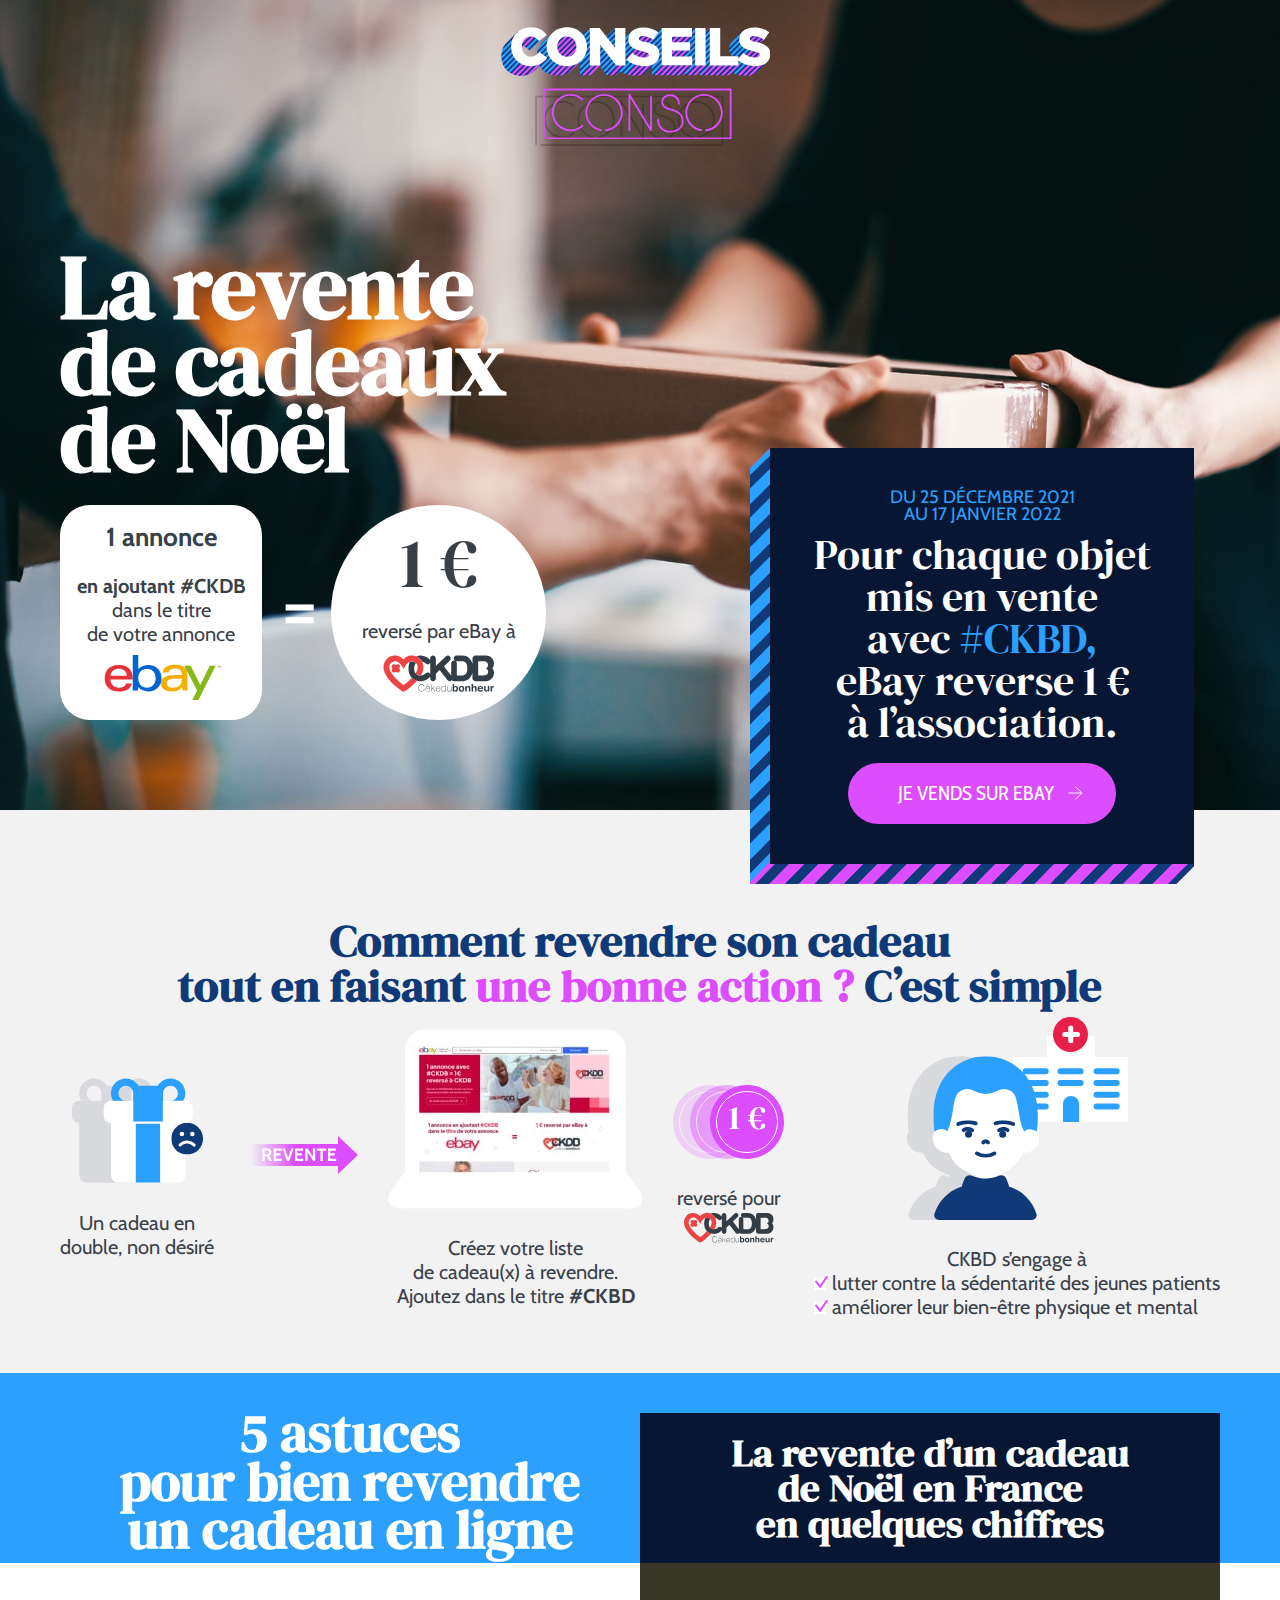
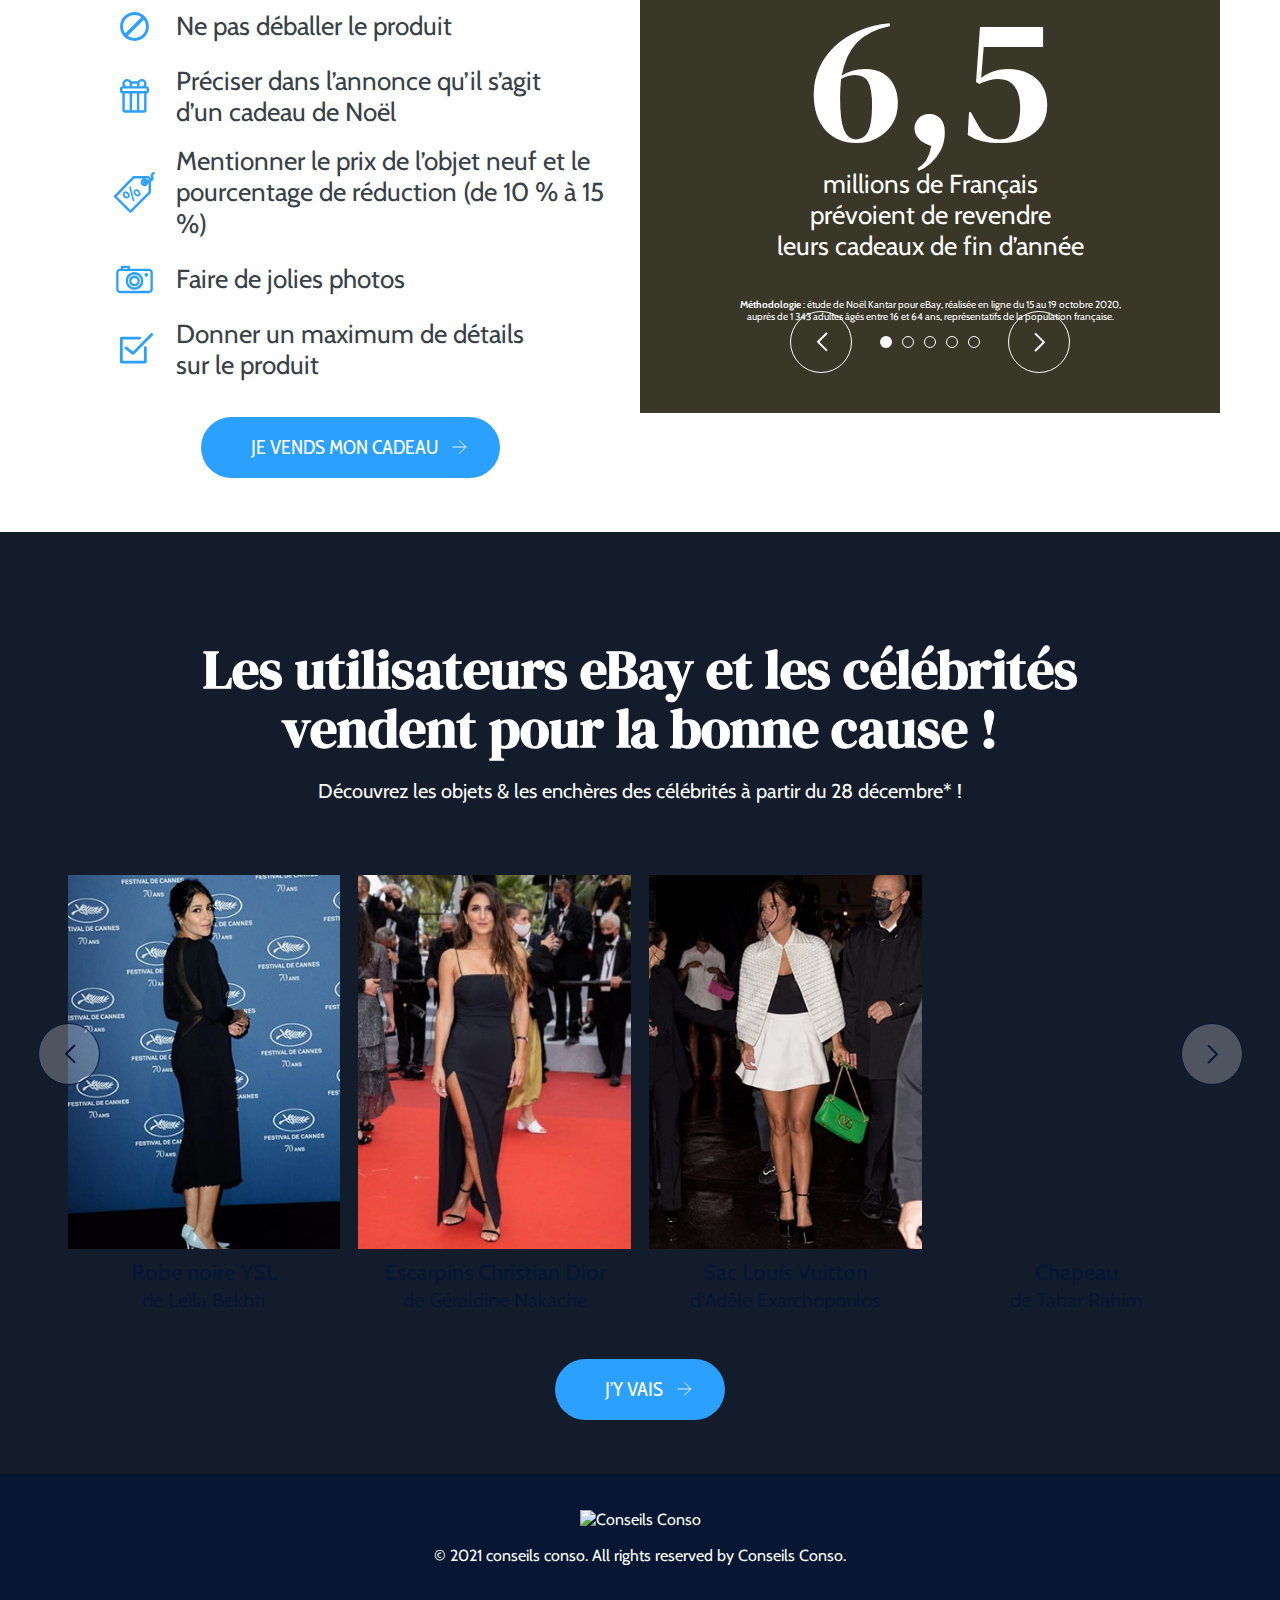
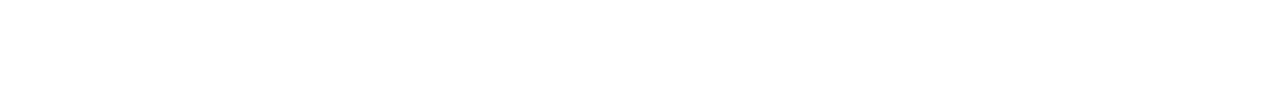
==== commit 7b741b8c: "refactoring" ====
--- a/index.html
+++ b/index.html
@@ -377,4 +377,5 @@
         });
     });
 </script>
-</body>+</body>
+</html>--- a/css/p-index.css
+++ b/css/p-index.css
@@ -34,14 +34,13 @@
     list-style: none; }
 
 /* Top section */
-.section--top.lazy {
-  background-color: #614f49;
-  background-image: none; }
-
 .section--top {
   display: flex;
   transition: all 0.15s ease-in-out;
   top: 0; }
+  .section--top.lazy {
+    background-color: #614f49;
+    background-image: none; }
   @media screen and (max-width: 767px) {
     .section--top {
       background: url("../img/bg-top-m-min.jpg") #614f49 50% no-repeat;
@@ -818,10 +817,6 @@
         background-color: #fff; } }
 
 /* Ebay section */
-.section--ebay.lazy {
-  background-color: #131c2b;
-  background-image: none; }
-
 .section--ebay {
   color: #fff;
   position: relative;
@@ -834,6 +829,9 @@
   * Copyright 2018-2021 Alexander Maltsev
   * Licensed under MIT (https://github.com/itchief/ui-components/blob/master/LICENSE)
   */ }
+  .section--ebay.lazy {
+    background-color: #131c2b;
+    background-image: none; }
   @media screen and (max-width: 767px) {
     .section--ebay {
       background: url("../img/bg-ebay-m-min.jpg") #131c2b 50% no-repeat;
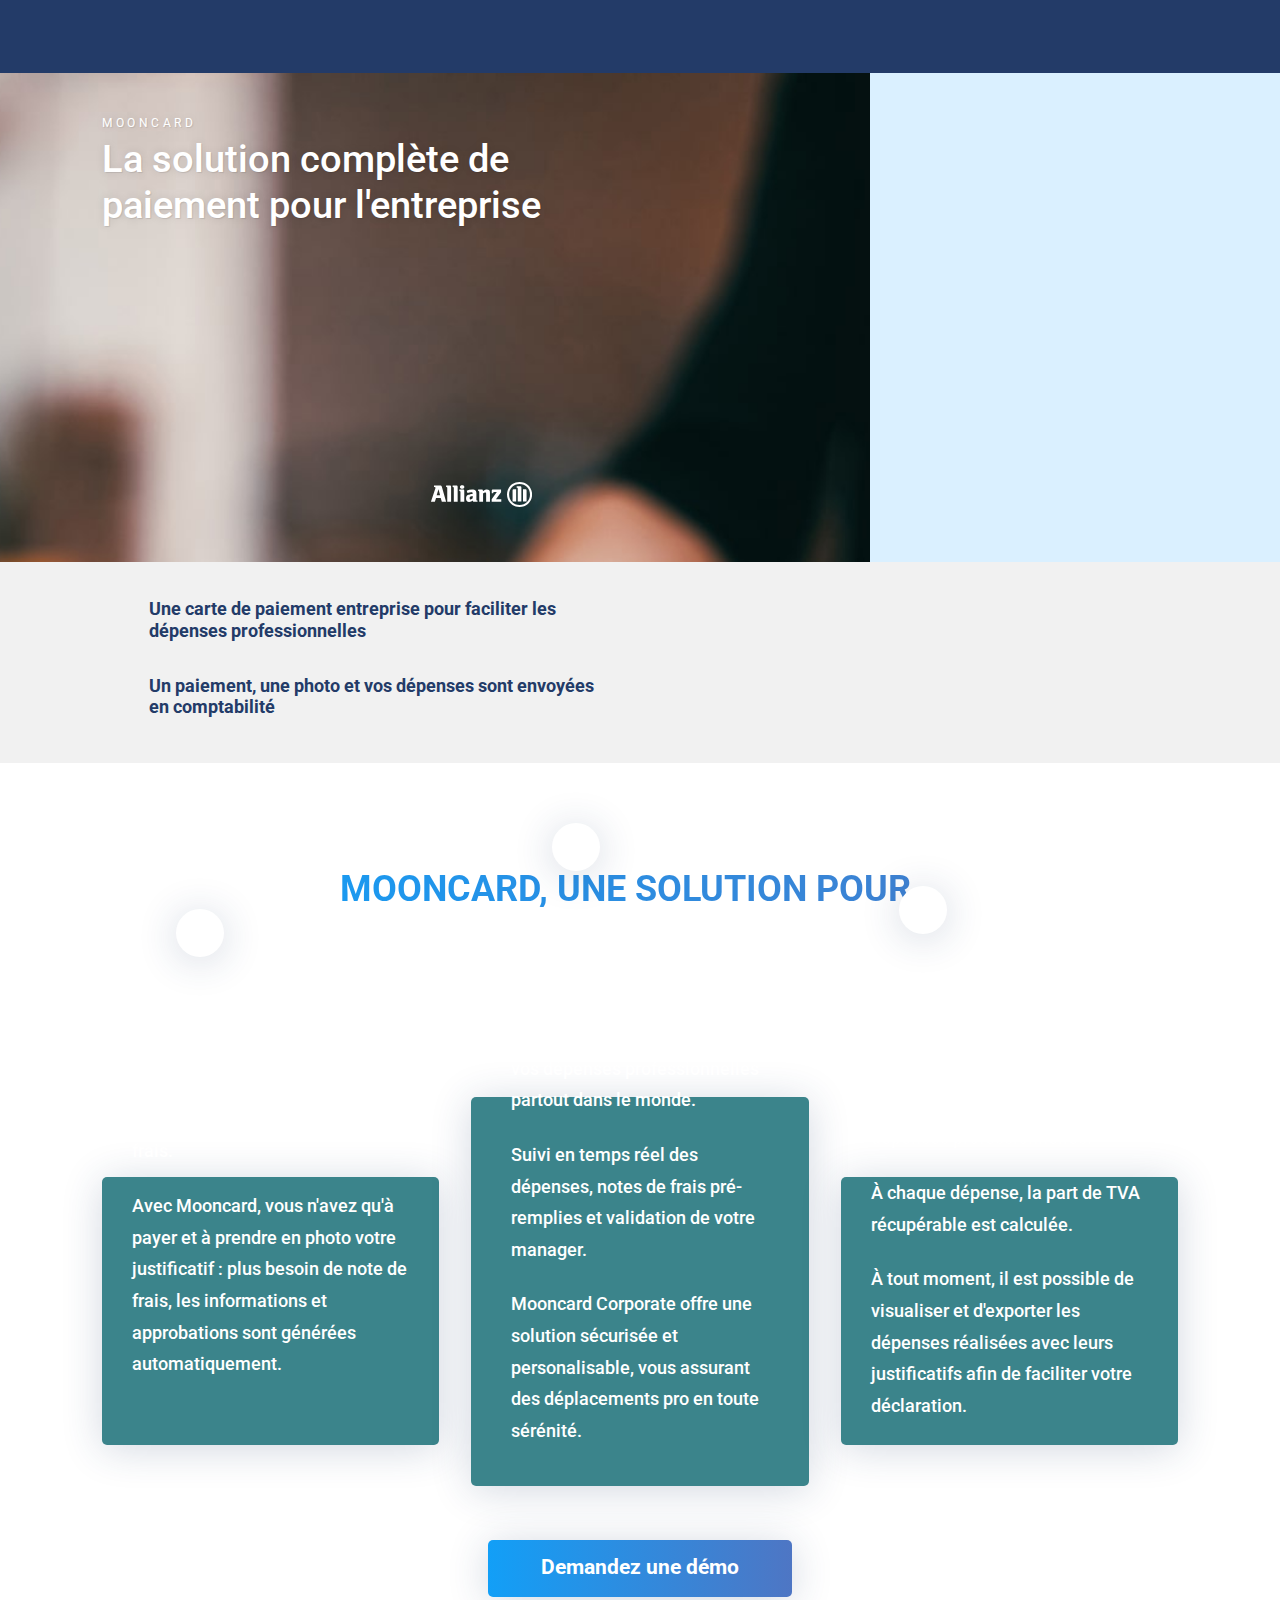
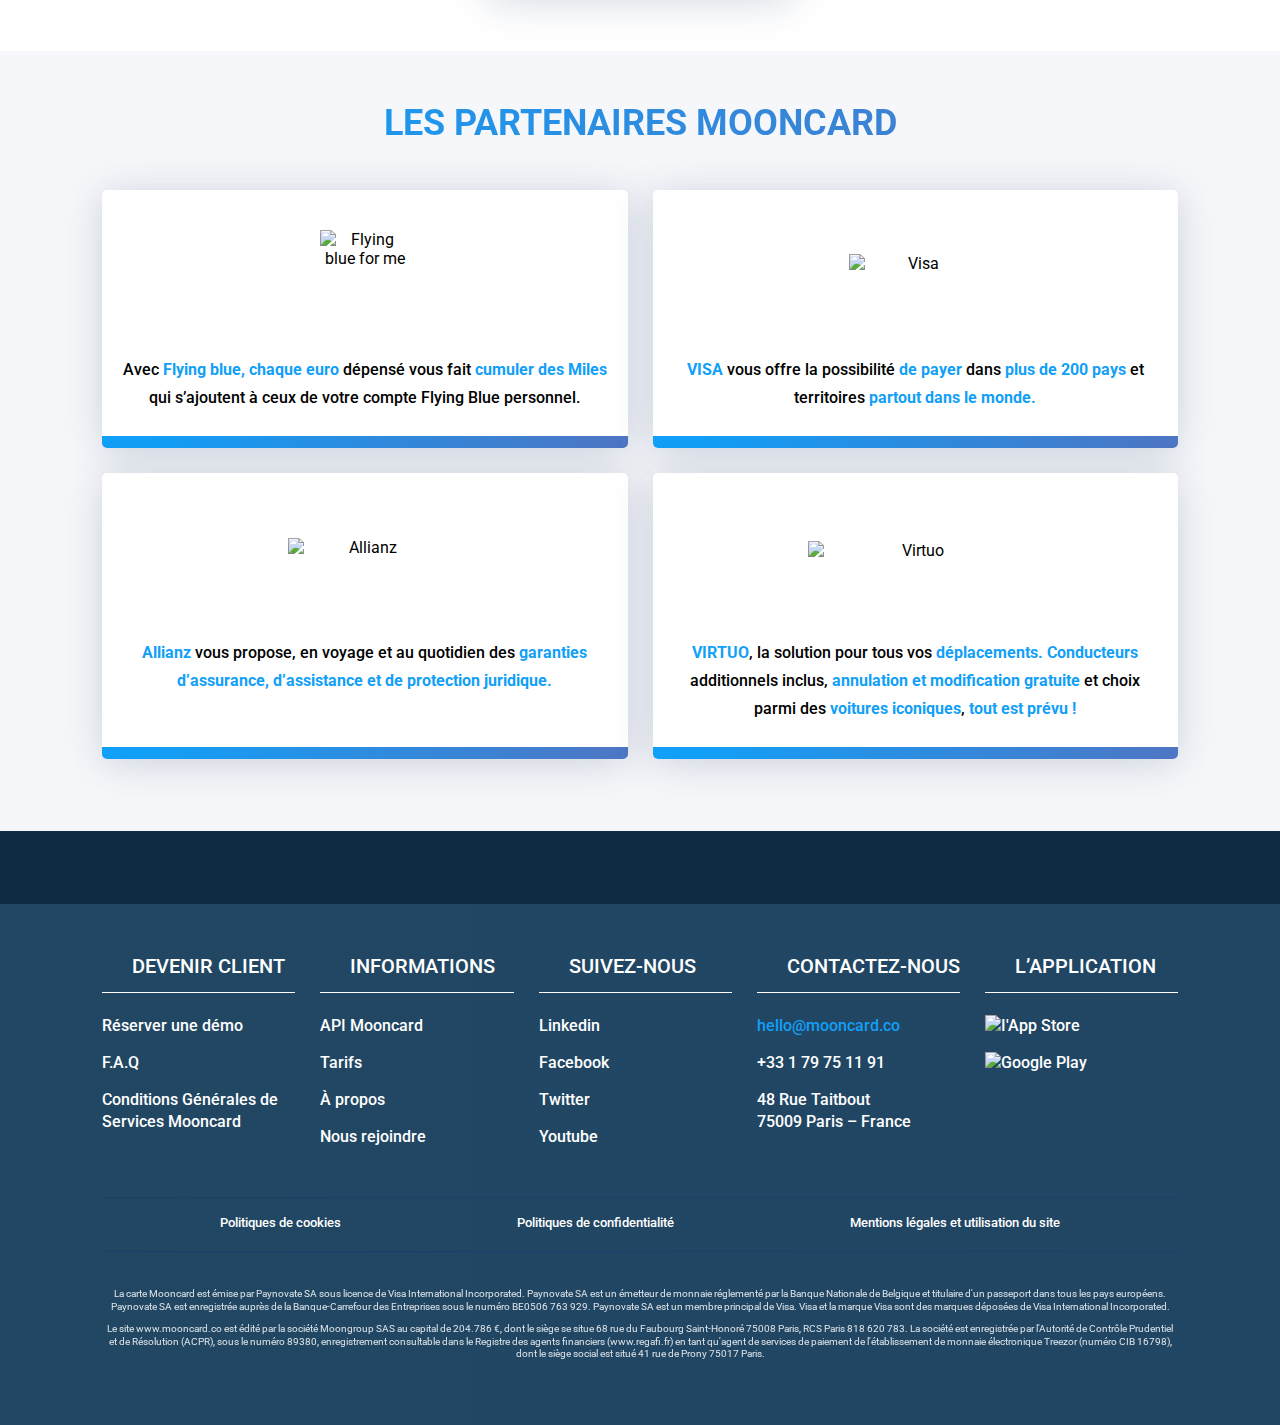
==== commit 5ded4f5a: "header links hidden and some links added" ====
--- a/index.html
+++ b/index.html
@@ -2,380 +2,316 @@
 <html lang="fr">
 <head>
     <meta charset="UTF-8" />
-    <meta name="viewport"
-          content="width=device-width, user-scalable=no, initial-scale=1.0, maximum-scale=1.0, minimum-scale=1.0" />
+    <meta name="viewport" content="width=device-width, user-scalable=no, initial-scale=1.0, maximum-scale=1.0, minimum-scale=1.0" />
     <!--[if IE]><meta http-equiv="X-UA-Compatible" content="ie=edge,chrome=1" /><![endif]-->
-    <title>Conseils Conso</title>
-    <link rel="manifest" href="./img/favicon/site.webmanifest">
-    <link rel="icon" type="image/x-icon" href="./img/favicon/favicon.ico">
+    <title>Mooncard</title>
+    <meta name="description" content="Landing page of Mooncard.">
+    <meta name="author" content="Mooncard">
+    <!-- Favicon -->
+    <link rel="apple-touch-icon" sizes="180x180" href="./favicon/apple-touch-icon.png">
+    <link rel="icon" type="image/png" sizes="32x32" href="./favicon/favicon-32x32.png">
+    <link rel="icon" type="image/png" sizes="16x16" href="./favicon/favicon-16x16.png">
+    <link rel="manifest" href="./favicon/site.webmanifest">
+    <link rel="mask-icon" href="./favicon/safari-pinned-tab.svg" color="#5bbad5">
+    <meta name="msapplication-TileColor" content="#da532c">
+    <meta name="theme-color" content="#ffffff">
+    <!-- Fonts -->
     <link rel="preconnect" href="https://fonts.googleapis.com">
     <link rel="preconnect" href="https://fonts.gstatic.com" crossorigin>
-    <link href="https://fonts.googleapis.com/css2?family=Cabin+Condensed&family=Cabin:wght@400;700&family=DM+Serif+Display&display=swap" rel="stylesheet">
+    <link href="https://fonts.googleapis.com/css2?family=Montserrat:wght@400;500;600&family=Roboto:wght@300;400;500;700&display=swap" rel="stylesheet">
+    <!-- CSS styles -->
     <link rel="stylesheet" href="css/normalize.css" />
     <link rel="stylesheet" href="css/style.css" />
     <link rel="stylesheet" href="css/p-index.css" />
 </head>
 
-<body class="body page" id="videoManagement">
+<body class="body page">
 
 <header class="header">
-    <span>Conseils Conso</span>
-    <img class="logo" src="./img/logo-conseils-conso-header-min.svg" alt="Conseils Conso" />
+    <div class="container">
+        <img class="logo logo--conseils" src="./img/logo-conseils2pros-min.svg" alt="Conseils 2 Pros" />
+        <img class="logo logo--mooncard" src="./img/logo-mooncard-min.svg" alt="Mooncard" />
+    </div>
 </header>
 
 <main class="main">
     <article>
-        <section class="section section--top lazy">
+        <section class="section section--top">
+            <div class="content-curtain-outer">
+                <div class="content-curtain"><div></div></div>
+            </div>
+
             <div class="container content-box">
                 <div class="content-left">
-                    <h1>La revente <br>de cadeaux <br>de Noël</h1>
-
-                    <div class="shape">
-                        <div class="shape_square-outer">
-                            <div class="shape_square">
-                                <span><strong>1 annonce</strong></span>
-                                <br>
-                                <strong>en ajoutant #CKDB</strong>
-                                dans le titre <br>de votre annonce
-                                <img src="./img/logo-ebay-min.svg" alt="eBay" />
-                            </div>
+                    <span class="page-pretitle">MOONCARD</span>
+                    <h1 class="page-title">La solution complète de paiement pour l'entreprise</h1>
+
+                    <div class="benefits">
+                        <img class="benefits__img" src="./img/top-card-miles-min.png" alt="">
+
+                        <ul class="benefits__list">
+                            <li class="benefits__item benefits__item--app">Une application de gestion</li>
+                            <li class="benefits__item benefits__item--integration">Une intégration comptable</li>
+                            <li class="benefits__item benefits__item--miles">Des Miles Flying Blue à chaque achat</li>
+                            <li class="benefits__item benefits__item--securite">La sécurité avec Allianz</li>
+                        </ul>
+                    </div>
+
+                    <div class="company">
+                        <a class="company__img company__img--vinci" href="https://www.vinci.com/vinci.nsf/fr/index.htm" target="_blank">
+                            <span>Vinci</span>
+                        </a>
+                        <a class="company__img company__img--airfrance" href="https://wwws.airfrance.fr/" target="_blank">
+                            <span>AirFrance</span>
+                        </a>
+                        <a class="company__img company__img--indigo" href="https://www.group-indigo.com/fr/le-groupe/" target="_blank">
+                            <span>Groupe Indigo</span>
+                        </a>
+                        <a class="company__img company__img--allianz" href="https://www.allianz.com/en.html" target="_blank">
+                            <span>Allianz</span>
+                        </a>
+                    </div>
+                </div>
+
+                <div class="content-right">
+                    <div class="i-phone"></div>
+                    <h2 class="content-right__title">Réservez votre <span class="nowrap">démo !</span></h2>
+                    <p class="content-right__txt">Un expert Mooncard répondra à toutes vos questions.</p>
+                    <form class="form" action="">
+                        <fieldset class="form__group-reverse">
+                            <input type="email" class="form__control" id="form-email" name="email" placeholder="">
+                            <label class="form__label" for="form-email">Email professionnel</label>
+                        </fieldset>
+                        <fieldset class="form__group-half-outer">
+                            <div class="form__group-reverse form__group-half">
+                                <input type="text" class="form__control" id="form-prenom" name="prenom" placeholder="">
+                                <label class="form__label" for="form-prenom">Prénom</label>
+                            </div>
+                            <div class="form__group-reverse form__group-half">
+                                <input type="text" class="form__control" id="form-nom" name="nom" placeholder="">
+                                <label class="form__label" for="form-nom">Nom</label>
+                            </div>
+                        </fieldset>
+                        <fieldset class="form__group-half-outer">
+                            <div class="form__group-reverse form__group-half">
+                                <input type="tel" class="form__control" id="form-phone" name="phone" pattern="[0-9]{3}-[0-9]{2}-[0-9]{3}" placeholder="">
+                                <label class="form__label" for="form-phone">Téléphone mobile</label>
+                            </div>
+                            <div class="form__group-reverse form__group-half">
+                                <input type="text" class="form__control" id="form-societe" name="societe" placeholder="">
+                                <label class="form__label" for="form-societe">Société</label>
+                            </div>
+                        </fieldset>
+
+                        <fieldset class="form__group-select form__group-reverse custom-select">
+                            <select id="form-collaborateurs">
+                                <option>0 - 10</option>
+                                <option>0 - 50</option>
+                                <option>0 - 100</option>
+                                <option>0 - 500</option>
+                                <option>0 - 1000</option>
+                            </select>
+                            <label class="form__label" for="form-collaborateurs">Collaborateurs</label>
+                        </fieldset>
+
+                        <label class="form__checkbox" for="moon-checkbox">
+                            <input type="checkbox" id="moon-checkbox">
+                            <span>J'accepte de recevoir d'autres communications de Mooncard. Nous n'utiliserons vos données personnelles que pour prendre contact avec vous et vous envoyez des informations commerciales. Consultez notre <a href="">Politique de confidentialité</a> pour en savoir plus ainsi que nos <a href="">modalités de désabonnement</a>.*</span>
+                        </label>
+
+                        <div class="btn-outer">
+                            <input class="btn btn--primary" id="" type="button" value="Prendre rendez-vous">
                         </div>
-                        <div class="shape_equals">=</div>
-                        <div class="shape_circle-outer">
-                            <div class="shape_circle">
-                                <span class="bigger">1 €</span>
-                                <br>
-                                reversé par eBay à
-                                <br>
-                                <img src="./img/logo-ckdb-min.svg" alt="CKDB" />
+
+                        <a class="btn btn--empty btn--icon" href=""><span>&nbsp;</span> Offre réservée aux entreprises</a>
+                    </form>
+                </div>
+            </div>
+
+            <div class="content-bottom">
+                <div class="container">
+                    <div class="content-bottom__outer">
+                        <p class="content-bottom__txt content-bottom__txt--card">
+                            Une carte de paiement entreprise pour faciliter les dépenses professionnelles
+                        </p>
+                        <p class="content-bottom__txt content-bottom__txt--paiement">
+                            Un paiement, une photo et vos dépenses sont envoyées en comptabilité
+                        </p>
+                    </div>
+                </div>
+            </div>
+        </section><!-- end top section -->
+
+        <section class="section section--demo">
+            <div class="container">
+                <h1 class="section__title">Mooncard, Une solution pour...</h1>
+
+                <div class="demo">
+                    <div class="demo__item">
+                        <div class="demo__pic">
+                            <img class="demo__img" src="./img/demo-finir-min.png" alt="">
+                            <div class="demo__icon">
+                                <img class="lazy-img" data-src="./img/i-note-min.svg" alt="">
                             </div>
                         </div>
-                    </div>
-                </div>
-                <div class="content-right-outer">
-                    <div class="content-right">
-                        <span class="date">Du 25 décembre 2021<br>au 17 janvier 2022</span>
-                        <p>Pour chaque objet <br>mis en vente<br> avec <span>#CKBD,</span><br> eBay reverse 1 €<br>à l’association.</p>
-                        <a class="btn purple" id="jevendssurebay" href="https://pages.ebay.fr/soutenez-l-association-CKDB-avec-eBay.html" target="_blank">je vends sur ebay</a>
-                    </div>
-                </div>
-            </div>
-
-            <a class="popup-video" id="btnPlay"><span>Voir la vidéo</span></a>
-
-        </section><!-- end top section -->
-
-        <section class="section section--video" id="myContainer">
-            <video id="myPlayer" class="lazy-v" preload="auto" playsinline  poster="./img/bg-video2-min.jpg"  onended="theEnd()">
-                <source src="./video/CKDBxeBay_1920x1080_30sec_v7_compressed.webm" type="video/webm">
-                <source src="./video/CKDBxeBay_1920x1080_30sec_v7_compressed.mp4" type="video/mp4">
-            </video>
-            <div class="controls">
-                <button class="btnpause" id="btnPause"><span>Pause</span></button>
-                <!--            <button class="btnclose" id="btnClose"><span>Close</span></button>-->
-                <!--            <button class="btnfull" id="btnFull"><span>Fullscreen</span></button>-->
-            </div>
-        </section><!-- end video section -->
-
-        <section class="section section--comment">
+                        <h2 class="demo__title">En finir avec les notes<br> de frais</h2>
+                        <p class="demo__txt">Libérez-vous de la charge mentale et administrative des notes de frais.</p>
+                        <p class="demo__txt">Avec Mooncard, vous n'avez qu'à payer et à prendre en photo votre justificatif : plus besoin de note de frais, les informations et approbations sont générées automatiquement.</p>
+                    </div>
+                    <div class="demo__item">
+                        <div class="demo__pic">
+                            <img class="demo__img" src="./img/demo-gerer-min.png" alt="">
+                            <div class="demo__icon">
+                                <img class="lazy-img" data-src="./img/i-transport-min.svg" alt="">
+                            </div>
+                        </div>
+                        <h2 class="demo__title">Gérer vos dépenses en<br> déplacement professionnel</h2>
+                        <p class="demo__txt">Mooncard couvre l'ensemble de vos dépenses professionnelles partout dans le monde.</p>
+                        <p class="demo__txt">Suivi en temps réel des dépenses, notes de frais pré-remplies et validation de votre manager.</p>
+                        <p class="demo__txt">Mooncard Corporate offre une solution sécurisée et personalisable, vous assurant des déplacements pro en toute sérénité.</p>
+                    </div>
+                    <div class="demo__item">
+                        <div class="demo__pic">
+                            <img class="demo__img" src="./img/demo-recuperer-min.png" alt="">
+                            <div class="demo__icon">
+                                <img class="lazy-img" data-src="./img/i-percent-min.svg" alt="">
+                            </div>
+                        </div>
+                        <h2 class="demo__title">Récupérer la TVA<br> facilement</h2>
+                        <p class="demo__txt">Mooncard simplifie la récupération de la TVA sur vos dépenses professionnelles.</p>
+                        <p class="demo__txt">À chaque dépense, la part de TVA récupérable est calculée.</p>
+                        <p class="demo__txt">À tout moment, il est possible de visualiser et d'exporter les dépenses réalisées avec leurs justificatifs afin de faciliter votre déclaration.</p>
+                    </div>
+                </div>
+
+                <a class="btn btn--primary" href="https://www.mooncard.co/fr/reserver-une-demo-var?test=menu" target="_blank">
+                    <span>Demandez une démo</span>
+                </a>
+            </div>
+        </section><!-- end demo section -->
+
+        <section class="section section--partenaires">
             <div class="container">
-                <h1>Comment revendre son cadeau <br>tout en faisant <span class="purple">une bonne <span class="nowrap">action ?</span></span> C’est simple</h1>
-
-                <div class="content-box">
-                    <div>
-                        <img class="top-pic" src="./img/cadeau-min.svg" alt="cadeau">
-                        Un cadeau en <br>double, non désiré
-                    </div>
-                    <div>
-                        <img class="top-pic" src="./img/fleche-min.svg" alt="fleche">
-                    </div>
-                    <div>
-                        <img class="top-pic" src="./img/cahier-min.jpg" alt="cahier">
-                        Créez votre liste <br>de cadeau(x) à revendre.<br>Ajoutez dans le titre <strong>#CKBD</strong>
-                    </div>
-                    <div>
-                        <img class="top-pic" src="./img/coins-min.svg" alt="pièces de monnaie">
-                        reversé pour
-                        <br>
-                        <img src="./img/logo-ckdb-min.svg" alt="CKDB">
-                    </div>
-                    <div>
-                        <img class="top-pic" src="./img/hospitalier-min.svg" alt="hospitalier">
-                        CKBD s’engage à
-                        <br>
-                        <ul>
-                            <li>lutter contre la sédentarité des jeunes patients</li>
-                            <li>améliorer leur bien-être physique et mental</li>
-                        </ul>
-                    </div>
-                </div>
-            </div>
-        </section><!-- end comment section -->
-
-        <section class="section section--astuces">
-            <div class="container">
-                <div class="content-box">
-                    <h1><span>5 astuces <br>pour bien revendre <br>un cadeau en ligne</span></h1>
-                    <ul>
-                        <li>
-                            <span><img class="lazy-img" data-src="./img/i-astuce1-min.svg" alt="Astuce 1 : "></span>
-                            Ne pas déballer le produit
-                        </li>
-                        <li>
-                            <span><img class="lazy-img" data-src="./img/i-astuce2-min.svg" alt="Astuce 2 : "></span>
-                            Préciser dans l’annonce qu’il s’agit<br>d’un cadeau de Noël
-                        </li>
-                        <li>
-                            <span><img class="lazy-img" data-src="./img/i-astuce3-min.svg" alt="Astuce 3 : "></span>
-                            Mentionner le prix de l’objet neuf et le <br>pourcentage de réduction (de 10 % à 15 %)
-                        </li>
-                        <li>
-                            <span><img class="lazy-img" data-src="./img/i-astuce4-min.svg" alt="Astuce 4 : "></span>
-                            Faire de jolies photos
-                        </li>
-                        <li>
-                            <span><img class="lazy-img" data-src="./img/i-astuce5-min.svg" alt="Astuce 5 : "></span>
-                            Donner un maximum de détails <br>sur le produit
-                        </li>
-                    </ul>
-                    <a class="btn" id="jevendsmoncadeau" href="https://pages.ebay.fr/soutenez-l-association-CKDB-avec-eBay.html" target="_blank">Je vends mon cadeau</a>
-                </div>
-
-                <div class="slider-outer lazy">
-                    <div class="slider-title">
-                        <h2>
-                            La revente d’un cadeau <br>de Noël en France <br>en quelques chiffres
-                        </h2>
-                    </div>
-                    <div class="slider">
-                        <div class="slider_wrapper">
-                            <div class="slider_items">
-                                <div class="slider_item slider_item--1">
-                                    <p class="bigger"><span>6,5</span> millions de Français <br>prévoient de revendre <br>leurs cadeaux de fin d’année</p>
-                                    <p class="smaller"><strong>Méthodologie</strong> : étude de Noël Kantar pour eBay, réalisée en ligne du 15 au 19 octobre 2020, auprès de 1 343 adultes âgés entre 16 et 64 ans, représentatifs de la population française.</p>
-                                </div>
-                                <div class="slider_item slider_item--2">
-                                    <p class="bigger"><span>381</span> millions d’euros <br>seront dépensés <br>dans des cadeaux non désirés</p>
-                                    <p class="smaller"><strong>Méthodologie</strong> : étude de Noël Kantar pour eBay, réalisée en ligne du 15 au 19 octobre 2020, auprès de 1 343 adultes âgés entre 16 et 64 ans, représentatifs de la population française.</p>
-                                </div>
-                                <div class="slider_item slider_item--3">
-                                    <p class="bigger"><img class="lazy-img" data-src="./img/i-pres-min.svg" alt="Heureux propriétaire"> Près de 1 Français sur 5 <br>comptent bien leur trouver <br>un nouvel heureux propriétaire</p>
-                                    <p class="smaller"><strong>Méthodologie</strong> : étude de Noël Kantar pour eBay, réalisée en ligne du 15 au 19 octobre 2020, auprès de 1 343 adultes âgés entre 16 et 64 ans, représentatifs de la population française.</p>
-                                </div>
-                                <div class="slider_item slider_item--4">
-                                    <p class="bigger"><img class="lazy-img" data-src="./img/i-smile-decu-min.svg" alt="Déçu">1 Français sur 2 âgé de 16-24 déçu <br>par au moins un cadeau l’an dernier <br>VS 34-54 ans contraire satisfaits à + 70 %</p>
-                                    <p class="smaller"><strong>Méthodologie</strong> : étude de Noël Kantar pour eBay, réalisée en ligne du 15 au 19 octobre 2020, auprès de 1 343 adultes âgés entre 16 et 64 ans, représentatifs de la population française.</p>
-                                </div>
-                                <div class="slider_item slider_item--5">
-                                    <p class="bigger"><img class="lazy-img" data-src="./img/i-123-min.svg" alt="Top 3"> Top 3 : <br>Hauts-de-France, avec près d’1 habitant sur 2 <br>Grand-Est 39 %, PACA, 36 %</p>
-                                    <p class="smaller"><strong>Méthodologie</strong> : étude de Noël Kantar pour eBay, réalisée en ligne du 15 au 19 octobre 2020, auprès de 1 343 adultes âgés entre 16 et 64 ans, représentatifs de la population française.</p>
-                                </div>
-                            </div>
-                        </div>
-                        <div class="slider_control-outer">
-                            <a class="slider_control slider_control-prev" href="#" role="button" data-slide="prev"></a>
-                            <a class="slider_control slider_control-next" href="#" role="button" data-slide="next"></a>
-                        </div>
-                    </div>
-                </div>
-
-                <p class="mobile-only smaller"><strong>Méthodologie</strong> : étude de Noël Kantar pour eBay, réalisée en ligne du 15 au 19 octobre 2020, auprès de 1 343 adultes âgés entre 16 et 64 ans, représentatifs de la population française.</p>
-            </div>
-        </section><!-- end astuces section -->
-
-        <section class="section section--ebay lazy">
-            <div class="container">
-                <h1>Les utilisateurs eBay et les célébrités <br>vendent pour la bonne <span class="nowrap">cause !</span></h1>
-                <p>Découvrez les objets & les enchères des célébrités à partir du 28 décembre* !</p>
-
-                <div class="slider-chief">
-                    <div class="slider__container">
-                        <div class="slider__wrapper">
-                            <div class="slider__items">
-                                <div class="slider__item">
-                                    <div class="slider__item-container">
-                                        <div class="slider__item-content">
-                                            <img class="slider__content_img lazy-img" data-src="./img/chief-leila-bekhti-min.jpg" alt="..." width="313"
-                                                 height="429">
-                                            <p class="slider__content_title">
-                                                <span>Robe noire YSL</span>
-                                                de Leïla Bekhti
-                                            </p>
-                                        </div>
-                                    </div>
-                                </div>
-
-                                <div class="slider__item">
-                                    <div class="slider__item-container">
-                                        <div class="slider__item-content">
-                                            <img class="slider__content_img lazy-img" data-src="./img/chief-geraldine-nakache-min.jpg" alt="..." width="313"
-                                                 height="429">
-                                            <p class="slider__content_title">
-                                                <span>Escarpins Christian Dior</span>
-                                                de Géraldine Nakache
-                                            </p>
-                                        </div>
-                                    </div>
-                                </div>
-
-                                <div class="slider__item">
-                                    <div class="slider__item-container">
-                                        <div class="slider__item-content">
-                                            <img class="slider__content_img lazy-img" data-src="./img/chief-adele-exarchopoulos-min.jpg" alt="..." width="313"
-                                                 height="429">
-                                            <p class="slider__content_title">
-                                                <span>Sac Louis Vuitton</span>
-                                                d’Adèle Exarchopoulos
-                                            </p>
-                                        </div>
-                                    </div>
-                                </div>
-
-                                <div class="slider__item">
-                                    <div class="slider__item-container">
-                                        <div class="slider__item-content">
-                                            <img class="slider__content_img lazy-img" data-src="./img/chief-tahar-rahim-min.jpg" alt="..." width="313"
-                                                 height="429">
-                                            <p class="slider__content_title">
-                                                <span>Chapeau</span>
-                                                de Tahar Rahim
-                                            </p>
-                                        </div>
-                                    </div>
-                                </div>
-
-                                <!--                            <div class="slider__item">-->
-                                <!--                                <div class="slider__item-container">-->
-                                <!--                                    <div class="slider__item-content">-->
-                                <!--                                        <img class="slider__content_img lazy-img" data-src="./img/chief-jamel-debbouze-min.jpg" alt="..." width="313"-->
-                                <!--                                             height="429">-->
-                                <!--                                        <p class="slider__content_title">-->
-                                <!--                                            <span>Test</span>-->
-                                <!--                                            de Jamel Debbouze-->
-                                <!--                                        </p>-->
-                                <!--                                    </div>-->
-                                <!--                                </div>-->
-                                <!--                            </div>-->
-                                <div class="slider__item">
-                                    <div class="slider__item-container">
-                                        <div class="slider__item-content">
-                                            <img class="slider__content_img lazy-img" data-src="./img/chief-leila-bekhti-min.jpg" alt="..." width="313"
-                                                 height="429">
-                                            <p class="slider__content_title">
-                                                <span>Robe noire YSL</span>
-                                                de Leïla Bekhti
-                                            </p>
-                                        </div>
-                                    </div>
-                                </div>
-
-                                <div class="slider__item">
-                                    <div class="slider__item-container">
-                                        <div class="slider__item-content">
-                                            <img class="slider__content_img lazy-img" data-src="./img/chief-geraldine-nakache-min.jpg" alt="..." width="313"
-                                                 height="429">
-                                            <p class="slider__content_title">
-                                                <span>Escarpins Christian Dior</span>
-                                                de Géraldine Nakache
-                                            </p>
-                                        </div>
-                                    </div>
-                                </div>
-
-                                <div class="slider__item">
-                                    <div class="slider__item-container">
-                                        <div class="slider__item-content">
-                                            <img class="slider__content_img lazy-img" data-src="./img/chief-adele-exarchopoulos-min.jpg" alt="..." width="313"
-                                                 height="429">
-                                            <p class="slider__content_title">
-                                                <span>Sac Louis Vuitton</span>
-                                                d’Adèle Exarchopoulos
-                                            </p>
-                                        </div>
-                                    </div>
-                                </div>
-
-                                <div class="slider__item">
-                                    <div class="slider__item-container">
-                                        <div class="slider__item-content">
-                                            <img class="slider__content_img lazy-img" data-src="./img/chief-tahar-rahim-min.jpg" alt="..." width="313"
-                                                 height="429">
-                                            <p class="slider__content_title">
-                                                <span>Chapeau</span>
-                                                de Tahar Rahim
-                                            </p>
-                                        </div>
-                                    </div>
-                                </div>
-                            </div>
-                        </div>
-                        <div class="slider_control-outer">
-                            <a href="#" class="slider__control" data-slide="chief-prev"></a>
-                            <a href="#" class="slider__control" data-slide="chief-next"></a>
-                        </div>
-                        <ol class="slider__indicators">
-                            <li data-slide-to="0"></li>
-                            <li data-slide-to="1"></li>
-                            <li data-slide-to="2"></li>
-                            <li data-slide-to="3"></li>
-                            <li data-slide-to="4"></li>
-                            <li data-slide-to="5"></li>
-                            <li data-slide-to="6"></li>
-                            <li data-slide-to="7"></li>
-                            <li data-slide-to="8"></li>
-                        </ol>
-                    </div>
-                </div>
-
-                <a class="btn" id="jyvais" href="https://www.ebay.fr/e/_promotions-et-evenements/operation-ckdb" target="_blank">J’y vais</a>
-            </div>
-        </section><!-- end ebay section -->
+                <h1 class="section__title">Les partenaires mooncard</h1>
+
+                <div class="slider">
+                    <div class="slider__item">
+                        <picture class="slider__img">
+                            <img class="lazy-img" data-src="./img/logo-flying-blue-min.svg" alt="Flying blue for me" width="90" height="90">
+                        </picture>
+                        <p class="slider__txt">
+                            Avec <span>Flying blue, chaque euro</span> dépensé vous fait <span>cumuler des Miles</span> qui s’ajoutent à ceux de votre compte Flying Blue personnel.
+                        </p>
+                    </div>
+                    <div class="slider__item">
+                        <picture class="slider__img">
+                            <img class="lazy-img" data-src="./img/logo-visa-min.svg" alt="Visa" width="132" height="42">
+                        </picture>
+                        <p class="slider__txt">
+                            <span>VISA</span> vous offre la possibilité <span>de payer</span> dans <span>plus de 200 pays</span> et territoires <span>partout dans le monde.</span>
+                        </p>
+                    </div>
+                    <div class="slider__item">
+                        <picture class="slider__img">
+                            <img class="lazy-img" data-src="./img/logo-allianz-min.svg" alt="Allianz" width="154" height="40">
+                        </picture>
+                        <p class="slider__txt">
+                            <span>Allianz</span> vous propose, en voyage et au quotidien des <span>garanties d’assurance, d’assistance et de protection juridique.</span>
+                        </p>
+                    </div>
+                    <div class="slider__item">
+                        <picture class="slider__img">
+                            <img class="lazy-img" data-src="./img/logo-virtuo-min.svg" alt="Virtuo" width="215" height="34">
+                        </picture>
+                        <p class="slider__txt">
+                            <span>VIRTUO</span>, la solution pour tous vos <span>déplacements. Conducteurs</span> additionnels inclus, <span>annulation et modification gratuite</span> et choix parmi des <span>voitures iconiques</span>, <span class="nowrap">tout est prévu !</span>
+                        </p>
+                    </div>
+                </div>
+            </div>
+        </section><!-- end partenaires section -->
     </article>
 </main>
 
 <footer class="footer">
+    <header class="header">
+        <div class="container">
+            <img class="logo logo--conseils" src="./img/logo-conseils2pros-min.svg" alt="Conseils 2 Pros" />
+            <img class="logo logo--mooncard" src="./img/logo-mooncard-min.svg" alt="Mooncard" />
+        </div>
+    </header>
     <div class="container">
         <div class="content-box">
-            <img class="logo lazy-img" data-src="./img/logo-conseils-conso-footer-min.svg" alt="Conseils Conso">
-            <p>© 2021 conseils conso. All rights reserved by Conseils Conso.</p>
+            <section class="footer__col footer__col--client">
+                <h1 class="footer__title lazy">Devenir client</h1>
+                <nav class="nav">
+                    <a class="nav__link" target="_blank" href="https://www.mooncard.co/fr/reserver-une-demo">Réserver une démo</a>
+                    <a class="nav__link" target="_blank" href="https://success.mooncard.co/s/?language=fr">F.A.Q</a>
+                    <a class="nav__link" target="_blank" href="https://www.mooncard.co/hubfs/CG/CGS_Mooncard_2022/CGS-Mooncard-france-040422.pdf">Conditions Générales de Services Mooncard</a>
+                </nav>
+            </section>
+            <section class="footer__col footer__col--info">
+                <h1 class="footer__title lazy">Informations</h1>
+                <nav class="nav">
+                    <a class="nav__link" target="_blank" href="https://developers.mooncard.co/developers/sign_in">API Mooncard</a>
+                    <a class="nav__link" target="_blank" href="https://www.mooncard.co/fr/tarifs">Tarifs</a>
+                    <a class="nav__link" target="_blank" href="https://www.mooncard.co/fr/a-propos">À propos</a>
+                    <a class="nav__link" target="_blank" href="https://www.welcometothejungle.com/fr/companies/mooncard/jobs">Nous rejoindre</a>
+                </nav>
+            </section>
+            <section class="footer__col footer__col--suivez">
+                <h1 class="footer__title lazy">Suivez-nous</h1>
+                <nav class="nav">
+                    <a class="nav__link" target="_blank" href="https://www.linkedin.com/company/mooncard">Linkedin</a>
+                    <a class="nav__link" target="_blank" href="https://www.facebook.com/mooncard.co/">Facebook</a>
+                    <a class="nav__link" target="_blank" href="https://twitter.com/@mooncard_co">Twitter</a>
+                    <a class="nav__link" target="_blank" href="https://www.youtube.com/channel/UC8awUKj3XV82QTplYRBdCLA">Youtube</a>
+                </nav>
+            </section>
+            <section class="footer__col footer__col--contactez">
+                <h1 class="footer__title lazy">Contactez-nous</h1>
+                <nav class="nav">
+                    <a class="nav__link nav__link--blue" href="mailto:hello@mooncard.co">hello@mooncard.co</a>
+                    <span class="nav__link">+33 1 79 75 11 91</span>
+                    <span class="nav__link">48 Rue Taitbout
+                         +<br />
+                        75009 Paris – France
+                    </span>
+                </nav>
+            </section>
+            <section class="footer__col footer__col--application">
+                <h1 class="footer__title lazy">L’application</h1>
+                <nav class="nav">
+                    <a class="nav__link" href="https://play.google.com/store/apps/details?id=co.moongroup.mooncardapp&gl=fr&hl=fr">
+                        <img src="./img/footer-appstore-min.png" alt="I'App Store" width="165" height="52" />
+                    </a>
+                    <a class="nav__link" href="https://apps.apple.com/fr/app/id1589208393">
+                        <img src="./img/footer-googleplay-min.png" alt="Google Play" width="176" height="52" />
+                    </a>
+                </nav>
+            </section>
+        </div>
+
+        <div class="footer__nav-bottom">
+            <nav class="nav">
+                <a class="nav__link" href="#">Politiques de cookies</a>
+                <a class="nav__link" href="#">Politiques de confidentialité</a>
+                <a class="nav__link" href="#">Mentions légales et utilisation du site</a>
+            </nav>
+        </div>
+
+        <div class="footer__copy">
+            <p>La carte Mooncard est émise par Paynovate SA sous licence de Visa International Incorporated. Paynovate SA est un émetteur de monnaie réglementé par la Banque Nationale de Belgique et titulaire d'un passeport dans tous les pays européens. Paynovate SA est enregistrée auprès de la Banque-Carrefour des Entreprises sous le numéro BE0506 763 929. Paynovate SA est un membre principal de Visa. Visa et la marque Visa sont des marques déposées de Visa International Incorporated.</p>
+            <p>Le site www.mooncard.co est édité par la société Moongroup SAS au capital de 204.786 €, dont le siège se situe 68 rue du Faubourg Saint-Honoré 75008 Paris, RCS Paris 818 620 783. La société est enregistrée par l'Autorité de Contrôle Prudentiel et de Résolution (ACPR), sous le numéro 89380, enregistrement consultable dans le Registre des agents financiers (www.regafi.fr) en tant qu'agent de services de paiement de l'établissement de monnaie électronique Treezor (numéro CIB 16798), dont le siège social est situé 41 rue de Prony 75017 Paris.</p>
         </div>
     </div>
 </footer>
 
-
-<!-- Video Popup -->
-<script defer src="js/video.js"></script>
-
-
 <!-- Background Images Lazy Loading -->
 <script defer src="js/lazy.js"></script>
 
-
-<!-- Top Slider -->
-<script defer src="js/simple-adaptive-slider.js"></script>
-<script>
-    document.addEventListener('DOMContentLoaded', function () {
-        var slider = new SimpleAdaptiveSlider('.slider', {
-            loop: true,
-            autoplay: false,
-            interval: 5000,
-            swipe: true,
-        });
-    });
-</script>
-
-
-<!-- Bottom Slider -->
-<script defer src="js/chief-slider.js"></script>
-<script>
-    document.addEventListener('DOMContentLoaded', function () {
-        const slider2 = new ChiefSlider('.slider-chief', {
-            loop: true,
-            autoplay: false,
-            interval: 5000,
-            refresh: true,
-        });
-    });
-</script>
+<!-- Custom Select -->
+<script defer src="js/custom_select.js"></script>
 </body>
 </html>--- a/css/style.css
+++ b/css/style.css
@@ -5,6 +5,7 @@
  # General layout
  # Header elements
  # Footer elements
+ # Form elements
  # Buttons
 --------------------------------------------------------------*/
 /*
@@ -12,14 +13,14 @@
 */
 @media screen and (max-width: 1199px) {
   :root {
-    --bdrs: 5px;
+    --bdrs: 3px;
     --sm: 5px;
     --md: 12px;
     --lg: 20px;
     --xl: 35px; } }
 @media screen and (min-width: 1200px) {
   :root {
-    --bdrs: 10px;
+    --bdrs: 5px;
     --sm: 8px;
     --md: 15px;
     --lg: 30px;
@@ -29,7 +30,7 @@
     --font-size-base: 16px; } }
 @media screen and (min-width: 992px) {
   :root {
-    --font-size-base: 20px; } }
+    --font-size-base: 16px; } }
 /*
 General layout
 */
@@ -42,9 +43,8 @@
 
 body {
   background-color: #fff;
-  color: #384048;
-  font: 400 1rem "Cabin", "Roboto", sans-serif;
-  line-height: 1.25;
+  color: #000;
+  font: 400 1rem/1.25 "Roboto", sans-serif;
   display: flex;
   flex-direction: column;
   min-height: 100vh; }
@@ -55,23 +55,27 @@
 .container {
   margin-right: auto;
   margin-left: auto;
-  transition: max-width 0.3s ease-in-out; }
-  @media screen and (max-width: 374px) {
-    .container {
-      padding: 0 var(--md); } }
-  @media screen and (min-width: 375px) {
-    .container {
-      max-width: calc(100% - 50px);
+  transition: max-width 0.3s cubic-bezier(0.25, 0.45, 0.45, 0.95); }
+  @media only screen and (max-width: 399px) {
+    .container {
+      padding: 0 25px; } }
+  @media only screen and (max-width: 299px) {
+    .container {
+      padding: 0 15px; } }
+  @media only screen and (min-width: 400px) {
+    .container {
+      max-width: calc(90% - 50px);
+      width: 100%; } }
+  @media screen and (min-width: 576px) {
+    .container {
+      max-width: calc(80% - 50px);
       width: 100%; } }
   @media screen and (min-width: 768px) {
     .container {
       max-width: calc(100% - 12vw); } }
   @media screen and (min-width: 992px) {
     .container {
-      max-width: calc(100% - 14vw); } }
-  @media screen and (min-width: 1200px) {
-    .container {
-      max-width: 1160px; } }
+      max-width: calc(100% - 16vw); } }
   @media screen and (min-width: 1400px) {
     .container {
       max-width: 1270px; } }
@@ -82,24 +86,12 @@
 h4,
 h5,
 h6 {
-  font-family: "DM Serif Display", "Times New Roman", serif;
+  font-style: normal;
   line-height: 1.1;
   margin: 0; }
 
 h1 {
   font-weight: 700; }
-  @media screen and (max-width: 1023px) {
-    h1 {
-      font-size: 2.188rem; } }
-  @media screen and (min-width: 1024px) {
-    h1 {
-      font-size: 2.4rem; } }
-  @media screen and (min-width: 1200px) {
-    h1 {
-      font-size: 2.7rem; } }
-  @media screen and (min-width: 1400px) {
-    h1 {
-      font-size: 3rem; } }
 
 ul,
 ol {
@@ -110,7 +102,8 @@
   list-style: none; }
 
 a {
-  text-decoration: none; }
+  text-decoration: none;
+  transition: all 0.3s cubic-bezier(0.25, 0.45, 0.45, 0.95); }
   a a:focus, a:active, a:hover {
     outline: none;
     text-decoration: none; }
@@ -118,9 +111,6 @@
 blockquote {
   margin: 0; }
 
-img {
-  object-fit: cover; }
-
 .nowrap {
   white-space: nowrap; }
 
@@ -128,122 +118,459 @@
   display: none; }
 
 .blue {
-  color: #103a77; }
-
-.purple {
-  color: #dc4dff; }
+  color: #129ff7; }
 
 /*
 Header elements
 */
-.header {
-  text-align: center;
-  position: absolute;
-  top: 0;
-  left: 0;
-  right: 0; }
-  @media screen and (max-width: 991px) {
-    .header {
-      padding: 0 var(--md); } }
-  @media screen and (min-width: 992px) {
-    .header {
-      padding: 0 3vw; } }
-  .header a {
-    margin: 0 auto; }
+.header, .footer .header {
+  background-color: #233b68; }
+  .header .container {
+    display: flex;
+    align-items: center;
+    justify-content: center;
+    flex-wrap: wrap;
+    padding-top: 10px;
+    padding-bottom: 13px;
+    text-align: center;
+    transition: all 0.3s cubic-bezier(0.25, 0.45, 0.45, 0.95); }
+    @media screen and (max-width: 575px) {
+      .header .container {
+        max-width: 330px; } }
   .header .logo {
-    width: 100%;
-    transition: all 0.3s ease-in-out; }
-    @media screen and (max-width: 991px) {
+    display: block;
+    margin: 0 3vw;
+    padding-top: 9px;
+    padding-bottom: 10px;
+    position: relative;
+    opacity: 0;
+    transition: all 0.3s cubic-bezier(0.25, 0.45, 0.45, 0.95); }
+    @media screen and (max-width: 767px) {
       .header .logo {
-        max-width: 244px; } }
-    @media screen and (min-width: 992px) {
-      .header .logo {
-        max-width: 380px; } }
-    @media screen and (min-width: 1400px) {
-      .header .logo {
-        max-width: 480px; } }
-  .header span {
-    display: none; }
-
+        max-width: 130px; } }
+  .header .logo--conseils {
+    -webkit-animation: slideLeft 0.5s cubic-bezier(0.25, 0.45, 0.45, 0.94) both;
+    animation: slideLeft 0.5s cubic-bezier(0.25, 0.45, 0.45, 0.95) both; }
+    @media screen and (min-width: 768px) {
+      .header .logo--conseils {
+        width: 192px; } }
+@-webkit-keyframes slideLeft {
+  0% {
+    opacity: 0;
+    transform: translateX(50px); }
+  100% {
+    opacity: 1;
+    transform: translateX(0); } }
+@keyframes slideLeft {
+  0% {
+    opacity: 0;
+    transform: translateX(50px); }
+  100% {
+    opacity: 1;
+    transform: translateX(0); } }
+  .header .logo--mooncard {
+    -webkit-animation: slideRight 0.5s cubic-bezier(0.25, 0.45, 0.45, 0.95) both;
+    animation: slideRight 0.5s cubic-bezier(0.25, 0.45, 0.45, 0.95) both; }
+    @media screen and (min-width: 768px) {
+      .header .logo--mooncard {
+        height: 31px;
+        width: 190px; } }
+@-webkit-keyframes slideRight {
+  0% {
+    opacity: 0;
+    transform: translateX(-50px); }
+  100% {
+    opacity: 1;
+    transform: translateX(0); } }
+@keyframes slideRight {
+  0% {
+    opacity: 0;
+    transform: translateX(-50px); }
+  100% {
+    opacity: 1;
+    transform: translateX(0); } }
 /*
 Footer elements
 */
 .footer {
-  background-color: #071733;
-  color: #fff;
-  font-size: 0.8rem;
-  text-align: center;
-  transition: all 0.3s ease-in-out; }
-  @media screen and (max-width: 991px) {
-    .footer {
-      padding: 4vh var(--md) 0; } }
+  background: #214763;
+  background: -webkit-linear-gradient(90deg, #214763 0%, #214664 100%);
+  background: linear-gradient(90deg, #214763 0%, #214664 100%);
+  color: #fff; }
+  .footer .header {
+    background-color: #0F2B41; }
+  .footer .content-box {
+    padding: 4vh 0 3vh;
+    display: grid;
+    gap: 25px;
+    transition: all 0.3s cubic-bezier(0.25, 0.45, 0.45, 0.95); }
+    @media only screen and (max-width: 470px) {
+      .footer .content-box {
+        grid-template-columns: 1fr; } }
+    @media only screen and (min-width: 471px) {
+      .footer .content-box {
+        grid-template-columns: 1fr 1fr; } }
+    @media screen and (min-width: 768px) {
+      .footer .content-box {
+        grid-template-columns: 1fr 1fr 1fr; } }
+    @media screen and (min-width: 992px) {
+      .footer .content-box {
+        grid-template-columns: 1fr 1fr 1fr 1fr; } }
+    @media only screen and (min-width: 1144px) {
+      .footer .content-box {
+        grid-template-columns: 1fr 1fr 1fr 1fr 1fr; } }
+
+.footer__col {
+  width: 100%; }
   @media screen and (min-width: 992px) {
-    .footer {
-      padding: 4vh var(--md) 2vh; } }
-  .footer .logo {
-    max-width: 300px;
-    width: 100%; }
+    .footer__col {
+      max-width: 210px; } }
+  .footer__col .footer__title {
+    background-repeat: no-repeat;
+    background-position: 0 50%;
+    border-bottom: 1px solid #fff;
+    font-weight: 500;
+    text-transform: uppercase;
+    white-space: nowrap;
+    transition: all 0.3s cubic-bezier(0.25, 0.45, 0.45, 0.95); }
+    @media screen and (max-width: 767px) {
+      .footer__col .footer__title {
+        font-size: 1rem;
+        padding: 10px 0 10px 30px; } }
+    @media screen and (min-width: 768px) {
+      .footer__col .footer__title {
+        font-size: 1.25rem;
+        padding: 15px 0 15px 30px; } }
+  .footer__col .nav {
+    padding: 15px 0; }
+  .footer__col .nav__link {
+    color: #fff;
+    display: block;
+    font-weight: 500;
+    padding: .8vh 0;
+    line-height: 1.4; }
+  .footer__col .nav__link--blue {
+    color: #129ff7; }
+    .footer__col .nav__link--blue:hover {
+      text-decoration: underline; }
+  .footer__col a:hover {
+    color: #129ff7; }
+
+.footer__col--client .footer__title {
+  background-image: url("../img/i-client-min.svg"); }
+
+.footer__col--info .footer__title {
+  background-image: url("../img/i-info-min.svg"); }
+
+.footer__col--suivez .footer__title {
+  background-image: url("../img/i-suivez-min.svg"); }
+
+.footer__col--contactez .footer__title {
+  background-image: url("../img/i-contactez-min.svg"); }
+
+.footer__col--application .footer__title {
+  background-image: url("../img/i-application-min.svg"); }
+
+.footer__nav-bottom {
+  border-top: 1px solid #233b68;
+  border-bottom: 1px solid #233b68;
+  margin: 0 0 4vh;
+  padding: 12px 0 15px; }
+  .footer__nav-bottom .nav {
+    display: flex;
+    align-items: center;
+    flex-wrap: wrap;
+    justify-content: space-between;
+    margin: 0 auto;
+    max-width: 850px; }
+  .footer__nav-bottom .nav__link {
+    color: #fff;
+    font-size: 0.813rem;
+    font-weight: 500;
+    padding: 5px;
+    text-align: center; }
+    @media screen and (max-width: 575px) {
+      .footer__nav-bottom .nav__link {
+        flex-grow: 1; } }
+    .footer__nav-bottom .nav__link:hover {
+      color: #129ff7; }
+
+.footer__copy {
+  font-size: 0.625rem;
+  opacity: .85;
+  text-align: center; }
+  @media screen and (max-width: 767px) {
+    .footer__copy {
+      padding-bottom: 3vh; } }
+  @media screen and (min-width: 768px) {
+    .footer__copy {
+      padding-bottom: 6vh; } }
+
+/*
+Form elements
+*/
+fieldset {
+  border: 0;
+  float: none;
+  display: flex;
+  justify-content: space-between;
+  margin: 0;
+  padding: 0;
+  position: relative;
+  top: auto;
+  left: auto;
+  width: 100%; }
+
+.form__group-reverse {
+  flex-direction: column-reverse; }
+
+@media screen and (max-width: 575px) {
+  .form__group-half-outer {
+    display: inline-block; } }
+@media screen and (min-width: 768px) and (max-width: 1199px) {
+  .form__group-half-outer {
+    display: inline-block; } }
+
+.form__group-half {
+  display: flex; }
+  @media screen and (min-width: 576px) and (max-width: 767px) {
+    .form__group-half {
+      width: calc(50% - 3px); } }
+  @media screen and (min-width: 1200px) {
+    .form__group-half {
+      width: calc(50% - 3px); } }
+
+.form__group-select .form__control {
+  background: url("../img/i-arrow-min.svg") 95% 50% no-repeat; }
+
+.form__label {
+  font-family: "Montserrat", sans-serif;
+  font-size: 0.875rem;
+  font-weight: 400;
+  padding-left: 1rem;
+  transform: translateY(2.2rem);
+  transform-origin: left top;
+  cursor: text;
+  transition: all 0.15s cubic-bezier(0.25, 0.45, 0.45, 0.95); }
+
+.form__group input,
+.form__control,
+textarea {
+  background: #fff;
+  border: 1px solid #dfdfdf;
+  border-radius: var(--bdrs);
+  box-sizing: border-box;
+  color: #2d2d2d;
+  display: block;
+  font-family: "Montserrat", sans-serif;
+  font-size: 0.875rem;
+  font-weight: 500;
+  outline: none;
+  padding: 1.55rem 1rem .45rem;
+  width: 100%; }
+  .form__group input:focus, .form__group input:not(:placeholder-shown),
+  .form__control:focus,
+  .form__control:not(:placeholder-shown),
+  textarea:focus,
+  textarea:not(:placeholder-shown) {
+    box-shadow: none;
+    outline: none; }
+  .form__group input:focus,
+  .form__control:focus,
+  textarea:focus {
+    color: #000; }
+
+.form__control:focus ~ .form__label,
+.form__control:not(:placeholder-shown) ~ .form__label {
+  color: #8e8e8e;
+  padding-left: 1.5rem;
+  transform: translateY(1.6rem) scale(0.7); }
+
+/* Checkbox */
+.form__checkbox {
+  display: flex;
+  align-items: start;
+  margin: 9px 0 0; }
+
+input[type="checkbox"] {
+  max-width: 20px;
+  margin: 0 10px 0 0; }
+
+.form__checkbox span {
+  color: #668496;
+  font-size: 0.598rem; }
+
+.form__checkbox a {
+  color: #129ff7;
+  text-decoration: underline; }
+  .form__checkbox a:hover {
+    text-decoration: none; }
+
+/* Select */
+/* The container must be positioned relative: */
+.custom-select {
+  margin-top: 17px;
+  position: relative; }
+  .custom-select .form__label {
+    color: #8e8e8e;
+    padding-left: 1.5rem;
+    transform: translateY(-2.55rem) scale(0.7); }
+
+.custom-select select {
+  display: none;
+  /*hide original SELECT element: */ }
+
+.select-selected {
+  border: 1px solid #dfdfdf;
+  border-radius: var(--bdrs);
+  box-sizing: border-box;
+  color: #2d2d2d;
+  cursor: pointer;
+  display: block;
+  font-family: "Montserrat", sans-serif;
+  font-size: 0.875rem;
+  font-weight: 500;
+  outline: none;
+  padding: 1.55rem 1rem .45rem;
+  position: relative;
+  z-index: 1;
+  width: 100%; }
+  .select-selected:focus {
+    box-shadow: none;
+    color: #000;
+    outline: none; }
+
+.select-selected.select-arrow-active {
+  border-radius: var(--bdrs) var(--bdrs) 0 0; }
+
+/* Style the arrow inside the select element: */
+.select-selected:after {
+  content: "";
+  background: url("../img/i-arrow-min.svg") 50% no-repeat;
+  position: absolute;
+  top: 20px;
+  right: 20px;
+  width: 11px;
+  height: 11px; }
+
+/* Point the arrow upwards when the select box is open (active): */
+.select-selected.select-arrow-active:after {
+  transform: rotate(180deg); }
+
+/* Style items (options): */
+.select-items {
+  background-color: #fff;
+  border: 1px solid #dfdfdf;
+  border-radius: 0 0 var(--bdrs) var(--bdrs);
+  box-sizing: border-box;
+  max-height: 10rem;
+  overflow-y: auto;
+  position: absolute;
+  top: 50px;
+  left: 0;
+  right: 0;
+  z-index: 1;
+  width: 100%; }
+
+/* style the items (options), including the selected item: */
+.select-items div {
+  background-color: #fff;
+  cursor: pointer;
+  font-family: "Montserrat", sans-serif;
+  font-size: 0.875rem;
+  padding: 1vh 1rem;
+  transition: all 0.3s cubic-bezier(0.25, 0.45, 0.45, 0.95); }
+  .select-items div:first-child {
+    padding-top: 1.5vh; }
+  .select-items div:last-child {
+    padding-bottom: 1.5vh; }
+
+/* Hide the items when the select box is closed: */
+.select-hide {
+  display: none; }
+
+.select-items div:hover, .same-as-selected {
+  background-color: #f6f7fa;
+  color: #000; }
 
 /*
 Buttons
 */
-.section .btn,
-.section button {
-  background-color: #2ca0ff;
+.btn,
+button {
   border: 0 none;
-  border-radius: var(--xl);
+  border-radius: var(--bdrs);
   box-sizing: border-box;
   color: #fff;
   cursor: pointer;
   display: flex;
   align-items: center;
-  font-family: "Cabin Condensed", "Roboto", sans-serif;
+  justify-content: center;
+  font-weight: 700;
   outline: none;
   margin: 0 auto;
+  min-height: 57px;
   position: relative;
-  text-transform: uppercase;
-  transition: all 0.3s ease-in-out;
-  white-space: nowrap;
-  width: max-content; }
-  @media screen and (max-width: 767px) {
-    .section .btn,
-    .section button {
-      font-size: 0.75rem;
-      padding: 10px 22px 11px; } }
-  @media screen and (min-width: 768px) {
-    .section .btn,
-    .section button {
-      padding: 18px 32px 19px 50px; } }
-  .section .btn:hover,
-  .section button:hover {
-    background-color: #0088f8;
+  text-align: center;
+  width: 100%;
+  transition: all 0.15s cubic-bezier(0.25, 0.45, 0.45, 0.95); }
+  @media only screen and (min-width: 300px) {
+    .btn,
+    button {
+      white-space: nowrap; } }
+  .btn:hover,
+  button:hover {
     border: 0 none;
-    box-shadow: none;
     text-decoration: none; }
-  .section .btn:focus,
-  .section button:focus {
+  .btn:focus,
+  button:focus {
     outline: none; }
-  .section .btn:after,
-  .section button:after {
-    content: '';
-    background: url("../img/i-arrow-btn-min.svg") 0 50% no-repeat;
-    background-size: 100%;
-    display: inline-block; }
-    @media screen and (max-width: 767px) {
-      .section .btn:after,
-      .section button:after {
-        height: 10px;
-        width: 11px;
-        margin-left: 3px; } }
-    @media screen and (min-width: 768px) {
-      .section .btn:after,
-      .section button:after {
-        height: 16px;
-        width: 17px;
-        margin-left: 13px; } }
-  .section .btn.purple,
-  .section button.purple {
-    background-color: #dc4dff; }
-    .section .btn.purple:hover,
-    .section button.purple:hover {
-      background-color: #d21aff; }
+  .btn.btn--primary,
+  button.btn--primary {
+    background: #129ff7;
+    /* fallback for old browsers */
+    background: -webkit-linear-gradient(to right, #129ff7 0%, #4E76C4 100%);
+    /* Chrome 10-25, Safari 5.1-6 */
+    background: linear-gradient(to right, #129ff7 0%, #4E76C4 100%);
+    /* W3C, IE 10+/ Edge, Firefox 16+, Chrome 26+, Opera 12+, Safari 7+ */
+    mix-blend-mode: normal;
+    box-shadow: 0 4px 40px rgba(35, 59, 104, 0.2); }
+    .btn.btn--primary:after,
+    button.btn--primary:after {
+      content: '';
+      background: -webkit-linear-gradient(to right, #4E76C4 0%, #129ff7 100%);
+      /* Chrome 10-25, Safari 5.1-6 */
+      background: linear-gradient(to right, #4E76C4 0%, #129ff7 100%);
+      /* W3C, IE 10+/ Edge, Firefox 16+, Chrome 26+, Opera 12+, Safari 7+ */
+      border-radius: var(--bdrs);
+      position: absolute;
+      left: 0;
+      top: 0;
+      right: 0;
+      bottom: 0;
+      opacity: 0;
+      transition: all 0.15s cubic-bezier(0.25, 0.45, 0.45, 0.95); }
+    .btn.btn--primary span,
+    button.btn--primary span {
+      position: relative;
+      z-index: 1; }
+    .btn.btn--primary:hover,
+    button.btn--primary:hover {
+      box-shadow: none; }
+      .btn.btn--primary:hover:after,
+      button.btn--primary:hover:after {
+        opacity: 1; }
+    @media screen and (max-width: 575px) {
+      .btn.btn--primary,
+      button.btn--primary {
+        font-size: 1.188rem; } }
+    @media screen and (min-width: 576px) {
+      .btn.btn--primary,
+      button.btn--primary {
+        font-size: 1.313rem; } }
+  .btn.btn--empty,
+  button.btn--empty {
+    color: #129ff7; }
+    .btn.btn--empty:hover,
+    button.btn--empty:hover {
+      color: #233b68; }
--- a/css/p-index.css
+++ b/css/p-index.css
@@ -3,14 +3,14 @@
 */
 @media screen and (max-width: 1199px) {
   :root {
-    --bdrs: 5px;
+    --bdrs: 3px;
     --sm: 5px;
     --md: 12px;
     --lg: 20px;
     --xl: 35px; } }
 @media screen and (min-width: 1200px) {
   :root {
-    --bdrs: 10px;
+    --bdrs: 5px;
     --sm: 8px;
     --md: 15px;
     --lg: 30px;
@@ -20,7 +20,7 @@
     --font-size-base: 16px; } }
 @media screen and (min-width: 992px) {
   :root {
-    --font-size-base: 20px; } }
+    --font-size-base: 16px; } }
 /*
 General Landing styles
 */
@@ -28,984 +28,908 @@
   line-height: 1.2;
   margin-left: auto;
   margin-right: auto;
-  transition: all 0.15s ease-in-out; }
+  transition: all 0.15s cubic-bezier(0.25, 0.45, 0.45, 0.95); }
   .section ul li {
     box-sizing: border-box;
     list-style: none; }
 
+.section__title {
+  color: transparent;
+  background: #129ff7;
+  /* fallback for old browsers */
+  background: -webkit-linear-gradient(to right, #129ff7 9%, #4E76C4 100%);
+  /* Chrome 10-25, Safari 5.1-6 */
+  background: linear-gradient(to right, #129ff7 9%, #4E76C4 100%);
+  /* W3C, IE 10+/ Edge, Firefox 16+, Chrome 26+, Opera 12+, Safari 7+ */
+  -webkit-background-clip: text;
+  -webkit-text-fill-color: transparent;
+  line-height: 1;
+  text-align: center;
+  text-transform: uppercase;
+  transition: all 0.3s cubic-bezier(0.25, 0.45, 0.45, 0.95); }
+  @media screen and (max-width: 767px) {
+    .section__title {
+      font-size: 1.5rem;
+      margin-bottom: 25px; } }
+  @media screen and (min-width: 768px) {
+    .section__title {
+      font-size: 1.875rem;
+      margin-bottom: 4vh; } }
+  @media screen and (min-width: 1200px) {
+    .section__title {
+      font-size: 2.25rem;
+      margin-bottom: 5.5vh; } }
+  @media screen and (min-width: 1400px) {
+    .section__title {
+      font-size: 2.5rem;
+      margin-bottom: 5.5vh; } }
+
 /* Top section */
 .section--top {
-  display: flex;
-  transition: all 0.15s ease-in-out;
-  top: 0; }
-  .section--top.lazy {
-    background-color: #614f49;
-    background-image: none; }
+  background-color: #4a7599;
+  background-image: url("../img/bg-top-min.jpg");
+  background-repeat: no-repeat;
+  position: relative; }
   @media screen and (max-width: 767px) {
     .section--top {
-      background: url("../img/bg-top-m-min.jpg") #614f49 50% no-repeat;
-      background-attachment: fixed;
-      background-size: cover; } }
+      background-position: 50% 0;
+      background-size: 300%; } }
   @media screen and (max-width: 575px) {
     .section--top {
-      background-attachment: scroll; } }
+      background-size: 530%; } }
+  @media only screen and (max-width: 380px) {
+    .section--top {
+      background-size: 1000%; } }
   @media screen and (min-width: 768px) {
     .section--top {
-      background: url("../img/bg-top-min.jpg") #614f49 50% no-repeat;
-      background-attachment: fixed;
-      background-size: cover;
-      min-height: 70vh; } }
-  @media screen and (min-width: 1200px) {
+      background-position: 70% 0;
+      background-size: 180%; } }
+  @media screen and (min-width: 768px) and (max-width: 1023px) {
     .section--top {
-      min-height: 90vh; } }
+      background-size: 250%; } }
+  @media screen and (min-width: 1400px) {
+    .section--top {
+      background-position: 0 0;
+      background-size: auto; } }
   .section--top .content-box {
-    position: relative; }
+    position: relative;
+    z-index: 2; }
     @media screen and (min-width: 768px) {
       .section--top .content-box {
         display: flex; } }
+
+.content-curtain-outer {
+  position: absolute;
+  top: 0;
+  right: 0;
+  bottom: 0;
+  left: 0;
+  overflow: hidden; }
+
+.content-curtain {
+  background-color: #daf0ff;
+  position: absolute; }
+  @media screen and (max-width: 767px) {
+    .content-curtain {
+      height: 1000px;
+      top: 50%;
+      right: 0;
+      left: 0;
+      -webkit-animation: slideCurtain1 0.5s cubic-bezier(0.25, 0.45, 0.45, 0.95) both;
+      animation: slideCurtain1 0.5s cubic-bezier(0.25, 0.45, 0.45, 0.95) both;
+      animation-delay: 1.1s; }
+    @-webkit-keyframes slideCurtain1 {
+      0% {
+        transform: translateY(-200px); }
+      100% {
+        transform: translateY(0); } }
+    @keyframes slideCurtain1 {
+      0% {
+        transform: translateY(-200px); }
+      100% {
+        transform: translateY(0); } } }
+  @media screen and (min-width: 768px) {
+    .content-curtain {
+      width: 1000px;
+      top: 0;
+      bottom: 0;
+      left: 86%;
+      -webkit-animation: slideCurtain2 0.5s cubic-bezier(0.25, 0.45, 0.45, 0.95) both;
+      animation: slideCurtain2 0.5s cubic-bezier(0.25, 0.45, 0.45, 0.95) both;
+      animation-delay: 1.1s; }
+    @-webkit-keyframes slideCurtain2 {
+      0% {
+        transform: translateX(-100px); }
+      100% {
+        transform: translateX(0); } }
+    @keyframes slideCurtain2 {
+      0% {
+        transform: translateX(-100px); }
+      100% {
+        transform: translateX(0); } } }
+  @media screen and (min-width: 1200px) {
+    .content-curtain {
+      left: 68%; } }
+  .content-curtain div {
+    background: url("../img/bg-top-curtain-min.svg") 0 0 no-repeat;
+    position: absolute; }
+    @media screen and (max-width: 767px) {
+      .content-curtain div {
+        height: 1000px;
+        width: 1000px;
+        position: relative;
+        top: -30px;
+        transform: rotate(90deg); } }
+    @media screen and (min-width: 768px) {
+      .content-curtain div {
+        top: 0;
+        bottom: 0;
+        left: -55px;
+        width: 73px; } }
     @media screen and (min-width: 1200px) {
-      .section--top .content-box {
-        margin-top: auto; } }
-  @media screen and (max-width: 1199px) {
-    .section--top .content-left {
-      margin-top: 135px; } }
+      .content-curtain div {
+        width: 63px; } }
+
+.content-left {
+  color: #fff;
+  text-shadow: 0 0 10px rgba(0, 0, 0, 0.1), 1px 1px 1px rgba(0, 0, 0, 0.1); }
+  @media screen and (min-width: 768px) and (max-width: 1399px) {
+    .content-left {
+      max-width: 46vw; } }
+  @media only screen and (min-width: 992px) and (max-width: 1199px) {
+    .content-left {
+      max-width: 42vw; } }
+  .content-left .page-pretitle {
+    display: block;
+    text-transform: uppercase; }
+    @media screen and (max-width: 767px) {
+      .content-left .page-pretitle {
+        font-size: 0.625rem;
+        letter-spacing: .2em;
+        padding: 25px 0 7px; } }
+    @media screen and (min-width: 768px) {
+      .content-left .page-pretitle {
+        font-size: 0.75rem;
+        letter-spacing: .29em;
+        padding: 43px 0 7px; } }
+  .content-left .page-title {
+    font-weight: 500;
+    line-height: 1.2;
+    max-width: 12em;
+    transition: all 0.3s cubic-bezier(0.25, 0.45, 0.45, 0.95); }
+    @media only screen and (max-width: 649px) {
+      .content-left .page-title {
+        font-size: 2rem; } }
+    @media only screen and (min-width: 650px) {
+      .content-left .page-title {
+        font-size: 2rem; } }
+    @media screen and (min-width: 1024px) {
+      .content-left .page-title {
+        font-size: 2.375rem; } }
+    @media screen and (min-width: 1400px) {
+      .content-left .page-title {
+        font-size: 2.659rem; } }
+  @media screen and (min-width: 576px) and (max-width: 767px) {
+    .content-left .benefits {
+      display: flex;
+      align-items: center;
+      margin-left: -9%; } }
   @media screen and (min-width: 1200px) {
-    .section--top .content-left {
-      margin-bottom: 10vh; } }
-  .section--top .content-left h1 {
-    color: #fff;
-    letter-spacing: -.9px;
-    transition: all 0.3s ease-in-out; }
+    .content-left .benefits {
+      display: flex;
+      align-items: center;
+      margin-left: -9%; } }
+  @media screen and (min-width: 1400px) {
+    .content-left .benefits {
+      margin-left: -65px; } }
+  .content-left .benefits__img {
+    display: block;
+    margin: 0 auto;
+    width: 100%;
+    opacity: 0;
+    -webkit-animation: opacityImg 0.25s cubic-bezier(0.25, 0.45, 0.45, 0.95) both;
+    animation: opacityImg 0.25s cubic-bezier(0.25, 0.45, 0.45, 0.95) both;
+    animation-delay: .6s; }
+@-webkit-keyframes opacityImg {
+  0% {
+    opacity: 0;
+    transform: scale(0.9); }
+  100% {
+    opacity: 1;
+    transform: scale(1); } }
+@keyframes opacityImg {
+  0% {
+    opacity: 0;
+    transform: scale(0.9); }
+  100% {
+    opacity: 1;
+    transform: scale(1); } }
     @media screen and (max-width: 767px) {
-      .section--top .content-left h1 {
-        font-size: 2.813rem;
-        line-height: 0.8;
-        margin-bottom: 12vh; } }
+      .content-left .benefits__img {
+        max-width: 40vw; } }
+    @media screen and (max-width: 575px) {
+      .content-left .benefits__img {
+        max-width: 337px; } }
+    @media screen and (min-width: 768px) {
+      .content-left .benefits__img {
+        max-width: 70%; } }
+    @media screen and (min-width: 1200px) {
+      .content-left .benefits__img {
+        max-width: 50%; } }
+    @media screen and (min-width: 1400px) {
+      .content-left .benefits__img {
+        max-width: 416px; } }
+  @media screen and (min-width: 576px) and (max-width: 767px) {
+    .content-left .benefits__list {
+      margin: 3vh 0 1vh; } }
+  @media screen and (min-width: 768px) and (max-width: 1199px) {
+    .content-left .benefits__list {
+      margin-top: -2vh; } }
+  @media screen and (min-width: 1400px) {
+    .content-left .benefits__list {
+      margin-left: 9px; } }
+  .content-left .benefits__item {
+    background-position: 0 50%;
+    background-repeat: no-repeat;
+    background-size: auto;
+    font-weight: 700;
+    opacity: 0;
+    -webkit-animation: opacityItem 0.25s cubic-bezier(0.25, 0.45, 0.45, 0.95) both;
+    animation: opacityItem 0.25s cubic-bezier(0.25, 0.45, 0.45, 0.95) both; }
+    @media screen and (max-width: 1199px) {
+      .content-left .benefits__item {
+        font-size: 1.125rem;
+        padding: .7vh 0 .7vh 32px; } }
+    @media screen and (min-width: 1200px) {
+      .content-left .benefits__item {
+        font-size: 1.25rem;
+        padding: 1.1vh 0 1.1vh 34px; } }
+@-webkit-keyframes opacityItem {
+  0% {
+    opacity: 0;
+    transform: translateX(-10px); }
+  100% {
+    opacity: 1;
+    transform: translateX(0); } }
+@keyframes opacityItem {
+  0% {
+    opacity: 0;
+    transform: translateX(-10px); }
+  100% {
+    opacity: 1;
+    transform: translateX(0); } }
+  .content-left .benefits__item--app {
+    background-image: url("../img/i-app-min.svg");
+    animation-delay: .9s; }
+  .content-left .benefits__item--integration {
+    background-image: url("../img/i-integration-min.svg");
+    animation-delay: 1s; }
+  .content-left .benefits__item--miles {
+    background-image: url("../img/i-miles-min.svg");
+    animation-delay: 1.1s; }
+  .content-left .benefits__item--securite {
+    background-image: url("../img/i-securite-min.svg");
+    animation-delay: 1.2s; }
+  .content-left .company span {
+    display: none; }
+  @media screen and (max-width: 767px) {
+    .content-left .company {
+      padding: 3vh 0 4vh; } }
+  @media screen and (max-width: 575px) {
+    .content-left .company {
+      display: grid;
+      gap: 25px;
+      grid-template-columns: 1fr 1fr; } }
+  @media screen and (max-width: 374px) {
+    .content-left .company {
+      grid-template-columns: 1fr;
+      gap: 20px; } }
+  @media screen and (min-width: 576px) and (max-width: 767px) {
+    .content-left .company {
+      display: flex;
+      align-items: center;
+      justify-content: space-between; } }
+  @media screen and (min-width: 768px) {
+    .content-left .company {
+      padding: 3vh 0 6vh; } }
+  @media screen and (min-width: 768px) and (max-width: 1199px) {
+    .content-left .company {
+      display: grid;
+      gap: 25px;
+      grid-template-columns: 1fr 1fr; } }
+  @media screen and (min-width: 1200px) {
+    .content-left .company {
+      display: flex;
+      align-items: center;
+      justify-content: space-between;
+      max-width: 94%;
+      padding: .5vh 0 6vh; } }
+  .content-left .company__img {
+    background-position: center;
+    background-repeat: no-repeat;
+    background-size: contain;
+    display: inline-block;
+    transition: all 0.3s cubic-bezier(0.25, 0.45, 0.45, 0.95); }
     @media screen and (max-width: 374px) {
-      .section--top .content-left h1 {
-        font-size: 2rem; } }
-    @media screen and (min-width: 768px) {
-      .section--top .content-left h1 {
-        font-size: 3.5rem;
-        line-height: 0.8;
-        margin-bottom: 3vh; } }
-    @media screen and (min-width: 1200px) {
-      .section--top .content-left h1 {
-        font-size: 4.5rem;
-        line-height: 0.85;
-        margin-bottom: 3vh; } }
-  .section--top .shape {
-    display: flex;
-    align-items: center;
-    text-align: center; }
-    .section--top .shape img {
-      display: block; }
-      @media screen and (max-width: 991px) {
-        .section--top .shape img {
-          max-width: 60%; } }
-      @media screen and (min-width: 375px) {
-        .section--top .shape img {
-          margin-top: 1vh; } }
-      @media screen and (min-width: 992px) {
-        .section--top .shape img {
-          max-width: 138px; } }
-  .section--top .shape_square-outer {
-    background-color: #fff;
-    border-radius: var(--lg);
-    position: relative;
-    transition: all 0.3s ease-in-out; }
-    @media screen and (max-width: 991px) {
-      .section--top .shape_square-outer {
-        width: 147px; } }
-    @media screen and (max-width: 374px) {
-      .section--top .shape_square-outer {
-        width: 40vw; } }
-    @media screen and (min-width: 992px) {
-      .section--top .shape_square-outer {
-        width: 202px; } }
-    .section--top .shape_square-outer:before {
-      content: "";
-      display: block;
-      padding-top: 106%; }
-  .section--top .shape_square {
-    display: flex;
-    flex-direction: column;
-    align-items: center;
-    justify-content: center;
-    position: absolute;
-    top: 0;
-    right: 0;
-    bottom: 0;
-    left: 0; }
-    .section--top .shape_square span {
-      line-height: 0.95; }
-      @media screen and (max-width: 991px) {
-        .section--top .shape_square span {
-          font-size: 1.25rem; } }
-      @media screen and (max-width: 374px) {
-        .section--top .shape_square span {
-          font-size: 1.05rem; } }
-      @media screen and (min-width: 992px) {
-        .section--top .shape_square span {
-          font-size: 1.3rem; } }
-  .section--top .shape_equals {
-    color: #fff; }
-    @media screen and (max-width: 991px) {
-      .section--top .shape_equals {
-        font-size: 3.563rem;
-        margin: -5px 9px 5px 15px; } }
-    @media screen and (max-width: 374px) {
-      .section--top .shape_equals {
-        font-size: 3rem;
-        margin: -10px 2px 5px 7px; } }
-    @media screen and (min-width: 992px) {
-      .section--top .shape_equals {
-        font-size: 4rem;
-        margin: -5px 14px 5px 20px; } }
-  .section--top .shape_circle-outer {
-    background-color: #fff;
-    border-radius: 50%;
-    position: relative;
-    transition: all 0.3s ease-in-out; }
-    @media screen and (max-width: 991px) {
-      .section--top .shape_circle-outer {
-        width: 156px; } }
-    @media screen and (max-width: 374px) {
-      .section--top .shape_circle-outer {
-        width: 43vw; } }
-    @media screen and (min-width: 992px) {
-      .section--top .shape_circle-outer {
-        width: 215px; } }
-    .section--top .shape_circle-outer:before {
-      content: "";
-      display: block;
-      padding-top: 100%; }
-  .section--top .shape_circle {
-    display: flex;
-    flex-direction: column;
-    align-items: center;
-    justify-content: center;
-    position: absolute;
-    top: 0;
-    right: 0;
-    bottom: 0;
-    left: 0; }
-    .section--top .shape_circle .bigger {
-      font-family: "DM Serif Display", "Times New Roman", serif;
-      line-height: 0.95;
-      transition: all 0.3s ease-in-out; }
-      @media screen and (max-width: 991px) {
-        .section--top .shape_circle .bigger {
-          font-size: 2.813rem; } }
-      @media screen and (max-width: 374px) {
-        .section--top .shape_circle .bigger {
-          font-size: 2rem; } }
-      @media screen and (min-width: 992px) {
-        .section--top .shape_circle .bigger {
-          font-size: 3.5rem; } }
-  .section--top .content-right-outer {
-    transition: all 0.3s ease-in-out; }
-    @media screen and (max-width: 767px) {
-      .section--top .content-right-outer {
-        margin: 20px auto -131px;
-        position: relative;
-        width: 258px; } }
-    @media screen and (min-width: 768px) {
-      .section--top .content-right-outer {
-        margin: 0 0 0 auto;
-        position: absolute;
-        right: 0;
-        bottom: -6vh;
-        left: 0;
-        width: 300px; } }
-    @media screen and (min-width: 992px) {
-      .section--top .content-right-outer {
-        width: 350px; } }
-    @media screen and (min-width: 1200px) {
-      .section--top .content-right-outer {
-        right: 2vw;
-        bottom: -6vh;
-        width: 424px; } }
-    .section--top .content-right-outer:before {
-      content: "";
-      display: block;
-      padding-top: 98%; }
-    .section--top .content-right-outer:after {
-      content: '';
-      background: url("../img/border-dashed-min.svg") no-repeat;
-      background-size: cover;
+      .content-left .company__img {
+        margin: auto; } }
+    @media screen and (min-width: 576px) and (max-width: 767px) {
+      .content-left .company__img {
+        max-width: 23%; } }
+  .content-left .company__img--vinci {
+    background-image: url("../img/logo-vinci-min.svg");
+    width: 108px;
+    height: 28px; }
+    .content-left .company__img--vinci:hover {
+      background-image: url("[data-uri]"); }
+  .content-left .company__img--airfrance {
+    background-image: url("../img/logo-airfrance-min.svg");
+    width: 156px;
+    height: 20px; }
+    .content-left .company__img--airfrance:hover {
+      background-image: url("[data-uri]"); }
+  .content-left .company__img--indigo {
+    background-image: url("../img/logo-indigo-min.svg");
+    width: 86px;
+    height: 22px; }
+    .content-left .company__img--indigo:hover {
+      background-image: url("[data-uri]"); }
+  .content-left .company__img--allianz {
+    background-image: url("[data-uri]");
+    width: 107px;
+    height: 27px; }
+    .content-left .company__img--allianz:hover {
+      background-image: url("[data-uri]"); }
+
+.content-right {
+  background-color: #fff;
+  border-radius: 10px;
+  box-shadow: 0 4px 40px rgba(35, 59, 104, 0.2);
+  box-sizing: border-box;
+  transition: all 0.3s cubic-bezier(0.25, 0.45, 0.45, 0.95);
+  opacity: 0;
+  -webkit-animation: scaleOut 0.5s cubic-bezier(0.25, 0.45, 0.45, 0.95) both;
+  animation: scaleOut 0.5s cubic-bezier(0.25, 0.45, 0.45, 0.95) both;
+  animation-delay: 2s; }
+  @media screen and (max-width: 767px) {
+    .content-right {
+      margin: 3vh auto 25px;
+      padding: 60px 30px 24px;
+      position: relative; } }
+  @media screen and (max-width: 575px) {
+    .content-right {
+      padding: 40px 17px 20px;
+      position: relative; } }
+  @media screen and (min-width: 768px) {
+    .content-right {
+      max-width: 450px;
+      width: 45vw;
+      padding: 60px 17px 24px;
       position: absolute;
-      top: 0;
-      right: 0;
-      transition: all 0.3s ease-in-out; }
-      @media screen and (max-width: 767px) {
-        .section--top .content-right-outer:after {
-          left: -12px;
-          bottom: -12px; } }
-      @media screen and (min-width: 768px) {
-        .section--top .content-right-outer:after {
-          left: -16px;
-          bottom: -16px; } }
-      @media screen and (min-width: 1200px) {
-        .section--top .content-right-outer:after {
-          left: -20px;
-          bottom: -20px; } }
-  .section--top .content-right {
-    background-color: #071733;
-    box-sizing: border-box;
-    display: flex;
-    flex-direction: column;
-    align-items: center;
-    justify-content: center;
-    text-align: center;
-    position: absolute;
-    top: 0;
-    left: 0;
-    bottom: 0;
-    right: 0;
-    z-index: 1; }
-    .section--top .content-right .date {
-      color: #2ca0ff;
-      line-height: 0.95;
-      text-transform: uppercase;
-      transition: all 0.3s ease-in-out; }
-      @media screen and (max-width: 1199px) {
-        .section--top .content-right .date {
-          font-size: 0.875rem; } }
-      @media screen and (min-width: 1200px) {
-        .section--top .content-right .date {
-          font-size: 0.9rem; } }
-    .section--top .content-right p {
-      color: #fff;
-      font-family: "DM Serif Display", "Times New Roman", serif;
-      transition: all 0.3s ease-in-out; }
-      @media screen and (max-width: 767px) {
-        .section--top .content-right p {
-          font-size: 1.5rem;
-          line-height: .91;
-          margin: 7px 0 22px; } }
-      @media screen and (min-width: 768px) {
-        .section--top .content-right p {
-          font-size: 1.8rem;
-          line-height: 1;
-          margin: 7px 0 20px; } }
-      @media screen and (min-width: 1200px) {
-        .section--top .content-right p {
-          font-size: 2.1rem;
-          margin: 10px 0 20px; } }
-      .section--top .content-right p span {
-        color: #2ca0ff; }
-  .section--top .popup-video {
-    background-color: rgba(44, 160, 255, 0.6);
-    border-radius: 50%;
-    cursor: pointer;
-    display: flex;
-    flex-direction: column;
-    align-items: center;
-    justify-content: center;
-    margin: auto;
-    position: absolute;
-    right: 0;
-    left: 0;
-    z-index: 1;
-    opacity: 0;
-    animation: scaleOut 0.5s ease-in-out;
-    animation-fill-mode: forwards;
-    animation-delay: .5s;
-    transition: background-color 0.3s ease-in-out; }
-    @media screen and (max-width: 991px) {
-      .section--top .popup-video {
-        height: 66px;
-        width: 66px;
-        top: 29%; } }
-    @media screen and (max-width: 991px) and (orientation: landscape) {
-      .section--top .popup-video {
-        top: 36vh; } }
-    @media screen and (min-width: 992px) {
-      .section--top .popup-video {
-        height: 100px;
-        width: 100px;
-        top: 27%; } }
-    @media screen and (min-width: 1200px) {
-      .section--top .popup-video {
-        height: 136px;
-        width: 136px;
-        top: 0;
-        bottom: 0; } }
-    .section--top .popup-video:hover {
-      background-color: #2ca0ff; }
-    .section--top .popup-video span {
-      display: none; }
-    .section--top .popup-video:before {
-      content: '';
-      margin-left: 5px;
-      width: 0;
-      height: 0; }
-      @media screen and (max-width: 991px) {
-        .section--top .popup-video:before {
-          border-top: 8px solid transparent;
-          border-left: 16px solid #fff;
-          border-bottom: 8px solid transparent; } }
-      @media screen and (min-width: 992px) {
-        .section--top .popup-video:before {
-          border-top: 10px solid transparent;
-          border-left: 20px solid #fff;
-          border-bottom: 10px solid transparent; } }
+      top: 45px;
+      right: -30px; } }
+  @media screen and (min-width: 992px) {
+    .content-right {
+      padding-left: 30px;
+      padding-right: 30px; } }
+  @media screen and (min-width: 1200px) {
+    .content-right {
+      padding-left: 45px;
+      padding-right: 45px;
+      right: 0; } }
+  @media screen and (min-width: 1400px) {
+    .content-right {
+      max-width: 513px;
+      padding: 75px 60px 28px;
+      top: 60px;
+      right: -30px; } }
 @-webkit-keyframes scaleOut {
   0% {
     opacity: 0;
-    transform: scale(0.1); }
+    transform: scale(0.9); }
   70% {
-    transform: scale(1.2); }
+    transform: scale(1.05); }
   100% {
     opacity: 1;
     transform: scale(1); } }
 @keyframes scaleOut {
   0% {
     opacity: 0;
-    transform: scale(0.1); }
+    transform: scale(0.9); }
   70% {
-    transform: scale(1.2); }
+    transform: scale(1.05); }
   100% {
     opacity: 1;
     transform: scale(1); } }
-/* Video section */
-.management-on .header,
-.management-on .section--top {
-  display: none; }
-.management-on .section--video {
-  display: flex;
-  justify-content: center; }
-.management-on .section--comment {
-  padding: 6vh 0; }
+  .content-right .i-phone {
+    background: #129ff7;
+    /* fallback for old browsers */
+    background: -webkit-linear-gradient(115.37deg, #129ff7 9%, #4E76C4 100%);
+    /* Chrome 10-25, Safari 5.1-6 */
+    background: linear-gradient(115.37deg, #129ff7 9%, #4E76C4 100%);
+    /* W3C, IE 10+/ Edge, Firefox 16+, Chrome 26+, Opera 12+, Safari 7+ */
+    mix-blend-mode: normal;
+    border-radius: 50%;
+    display: flex;
+    align-items: center;
+    justify-content: center;
+    position: absolute;
+    top: 0;
+    right: 0;
+    left: 0; }
+    .content-right .i-phone:after {
+      content: '';
+      background: url("../img/i-phone-min.svg") center no-repeat;
+      background-size: 100%; }
+    @media screen and (max-width: 575px) {
+      .content-right .i-phone {
+        box-shadow: 0 4px 25px rgba(35, 59, 104, 0.2);
+        height: 50px;
+        margin: -25px auto 0;
+        width: 50px; }
+        .content-right .i-phone:after {
+          height: 20px;
+          width: 20px; } }
+    @media screen and (min-width: 576px) {
+      .content-right .i-phone {
+        box-shadow: 0 4px 40px rgba(35, 59, 104, 0.2);
+        height: 66px;
+        margin: -34px auto 0;
+        width: 66px; }
+        .content-right .i-phone:after {
+          height: 23px;
+          width: 23px; } }
+  .content-right .content-right__title {
+    color: #129ff7;
+    font-weight: 300; }
+    @media screen and (max-width: 1399px) {
+      .content-right .content-right__title {
+        font-size: 1.75rem; } }
+    @media screen and (min-width: 1400px) {
+      .content-right .content-right__title {
+        font-size: 2.5rem; } }
+  .content-right .content-right__txt {
+    color: #000;
+    font-weight: 700; }
+    @media screen and (max-width: 575px) {
+      .content-right .content-right__txt {
+        margin: 4px 0 2vh; } }
+    @media screen and (min-width: 576px) {
+      .content-right .content-right__txt {
+        margin: 4px 0 2.5vh; } }
+  .content-right .btn-outer {
+    background: -webkit-linear-gradient(to right, #4E76C4 0%, #129ff7 100%);
+    /* Chrome 10-25, Safari 5.1-6 */
+    background: linear-gradient(to right, #4E76C4 0%, #129ff7 100%);
+    /* W3C, IE 10+/ Edge, Firefox 16+, Chrome 26+, Opera 12+, Safari 7+ */
+    border-radius: var(--bdrs);
+    transition: all 0.3s cubic-bezier(0.25, 0.45, 0.45, 0.95); }
+    @media screen and (max-width: 575px) {
+      .content-right .btn-outer {
+        margin: 3vh auto 2vh;
+        width: 100%; } }
+    @media screen and (min-width: 576px) {
+      .content-right .btn-outer {
+        margin: 4vh auto 2.5vh;
+        width: max-content; } }
+    @media screen and (min-width: 768px) and (max-width: 991px) {
+      .content-right .btn-outer {
+        width: 100%; } }
+    @media screen and (min-width: 1400px) {
+      .content-right .btn-outer {
+        margin: 6vh auto 3.5vh; } }
+  .content-right .btn--primary {
+    min-height: 48px;
+    padding-right: 29px;
+    padding-left: 29px;
+    position: relative;
+    z-index: 1; }
+    .content-right .btn--primary:hover {
+      background: transparent; }
+    @media screen and (min-width: 576px) {
+      .content-right .btn--primary {
+        font-size: 1.134rem; } }
+    @media screen and (min-width: 576px) and (max-width: 767px) {
+      .content-right .btn--primary {
+        max-width: 229px; } }
+    @media screen and (min-width: 992px) {
+      .content-right .btn--primary {
+        max-width: 229px; } }
+  .content-right .btn--icon {
+    font-family: "Montserrat", sans-serif;
+    font-size: 0.688rem;
+    font-weight: 600;
+    letter-spacing: .045em;
+    max-width: max-content;
+    padding: 0 15px; }
+    .content-right .btn--icon span {
+      background: url("../img/i-offre-min.png") 0 50% no-repeat;
+      background-size: contain;
+      display: block;
+      height: 32px;
+      width: 32px;
+      margin-right: 7px; }
 
-.section--video {
-  background-color: #000;
-  overflow: hidden;
+.content-bottom {
+  background-color: #f1f1f1;
+  position: relative;
   z-index: 1;
-  display: none; }
-  .section--video video {
-    margin: auto;
-    max-width: 100%; }
+  transition: all 0.3s cubic-bezier(0.25, 0.45, 0.45, 0.95); }
+  @media only screen and (max-width: 1299px) {
+    .content-bottom .content-bottom__outer {
+      padding-top: 20px;
+      padding-bottom: 3vh; } }
+  @media screen and (max-width: 374px) {
+    .content-bottom .content-bottom__outer {
+      padding-top: 17px; } }
+  @media only screen and (min-width: 1300px) {
+    .content-bottom .content-bottom__outer {
+      display: flex;
+      max-width: 48vw; } }
+  .content-bottom .content-bottom__txt {
+    background-repeat: no-repeat;
+    color: #233b68;
+    margin: 0;
+    transition: all 0.3s cubic-bezier(0.25, 0.45, 0.45, 0.95); }
+    @media only screen and (max-width: 1299px) {
+      .content-bottom .content-bottom__txt {
+        background-size: 30px;
+        padding-left: 47px; } }
+    @media only screen and (max-width: 1099px) {
+      .content-bottom .content-bottom__txt {
+        padding-top: 1.25vh;
+        padding-bottom: 1.25vh; } }
+    @media screen and (max-width: 767px) {
+      .content-bottom .content-bottom__txt {
+        font-weight: 500;
+        line-height: 1.5; } }
+    @media screen and (max-width: 374px) {
+      .content-bottom .content-bottom__txt {
+        background-position: 50% 0;
+        padding: 36px 0 1.5vh; } }
+    @media screen and (min-width: 375px) {
+      .content-bottom .content-bottom__txt {
+        background-position: 0 50%; } }
+    @media screen and (min-width: 768px) {
+      .content-bottom .content-bottom__txt {
+        font-weight: 700;
+        max-width: 38vw; } }
+    @media screen and (min-width: 992px) {
+      .content-bottom .content-bottom__txt {
+        max-width: 36vw; } }
+    @media only screen and (min-width: 1100px) {
+      .content-bottom .content-bottom__txt {
+        font-size: 1.125rem;
+        padding-top: 1.75vh;
+        padding-bottom: 2vh; } }
+    @media only screen and (min-width: 1300px) {
+      .content-bottom .content-bottom__txt {
+        background-size: auto;
+        font-size: 1.25rem;
+        padding-top: 2.75vh;
+        padding-bottom: 3.5vh;
+        padding-left: 61px; } }
+  .content-bottom .content-bottom__txt--card {
+    background-image: url("../img/i-carte-min.svg"); }
+    @media only screen and (min-width: 1300px) {
+      .content-bottom .content-bottom__txt--card {
+        margin-right: 50px;
+        max-width: 14em; } }
+  .content-bottom .content-bottom__txt--paiement {
+    background-image: url("../img/i-paiement-min.svg"); }
+    @media only screen and (min-width: 1300px) {
+      .content-bottom .content-bottom__txt--paiement {
+        max-width: 13em; } }
+
+/* Demo section */
+.section--demo {
+  transition: all 0.3s cubic-bezier(0.25, 0.45, 0.45, 0.95); }
+  @media screen and (max-width: 1199px) {
+    .section--demo {
+      padding: 8vh 0; } }
+  @media screen and (max-width: 575px) {
+    .section--demo {
+      padding: 4.5vh 0; } }
+  @media screen and (min-width: 1200px) {
+    .section--demo {
+      padding: 12vh 0 6vh; } }
+  .section--demo .demo {
+    display: grid;
+    max-width: 1260px; }
+    @media screen and (max-width: 767px) {
+      .section--demo .demo {
+        grid-template-columns: 1fr; } }
+    @media screen and (min-width: 768px) {
+      .section--demo .demo {
+        grid-template-columns: 1fr 1fr 1fr;
+        gap: 25px;
+        margin: 0 auto 6vh;
+        padding-top: 120px; } }
     @media screen and (min-width: 1200px) {
-      .section--video video {
-        min-height: 90vh; } }
-  .section--video .controls button {
-    background-color: transparent;
-    padding: 0;
-    position: absolute; }
-    .section--video .controls button:after {
-      content: none; }
-  .section--video .controls span {
-    display: none; }
-  .section--video .controls .btnpause {
-    border-radius: 0;
-    margin: 0;
+      .section--demo .demo {
+        gap: 32px;
+        padding-top: 140px; } }
+  .section--demo .btn {
+    padding-top: 9px;
+    padding-bottom: 10px; }
+    @media screen and (max-width: 575px) {
+      .section--demo .btn {
+        font-size: 1.188rem; } }
+    @media screen and (min-width: 576px) {
+      .section--demo .btn {
+        font-size: 1.313rem;
+        max-width: 304px; } }
+
+.demo__item {
+  background: #3b848b;
+  /* fallback for old browsers */
+  background: -webkit-linear-gradient(115deg, #3B848B 6%, #3B848B 100%);
+  /* Chrome 10-25, Safari 5.1-6 */
+  background: linear-gradient(115deg, #3B848B 6%, #3B848B 100%);
+  /* W3C, IE 10+/ Edge, Firefox 16+, Chrome 26+, Opera 12+, Safari 7+ */
+  mix-blend-mode: normal;
+  box-shadow: 0 4px 40px rgba(35, 59, 104, 0.2);
+  border-radius: var(--bdrs);
+  color: #fff;
+  position: relative;
+  transition: all 0.3s cubic-bezier(0.25, 0.45, 0.45, 0.95); }
+  @media screen and (min-width: 576px) and (max-width: 767px) {
+    .demo__item {
+      margin: 80px 0 25px; } }
+  @media screen and (max-width: 767px) {
+    .demo__item {
+      padding-bottom: 2vh; } }
+  @media screen and (max-width: 575px) {
+    .demo__item {
+      margin-bottom: 25px; } }
+  @media screen and (min-width: 768px) {
+    .demo__item {
+      max-width: 398px; } }
+  .demo__item:before {
+    content: '';
+    background-position: 0 100%;
+    background-repeat: no-repeat;
+    display: block;
+    position: absolute;
     top: 0;
     right: 0;
     bottom: 0;
     left: 0;
-    z-index: 1;
-    width: 100%; }
-
-/* Comment section */
-.section--comment {
-  background-color: #f2f2f2;
-  text-align: center;
-  transition: all 0.3s ease-in-out; }
-  @media screen and (max-width: 767px) {
-    .section--comment {
-      padding: 190px 0 6vh; } }
-  @media screen and (min-width: 768px) {
-    .section--comment {
-      padding: 12vh 0 6vh; } }
-  .section--comment h1 {
-    color: #103a77;
-    line-height: 1;
-    text-align: center;
-    transition: all 0.3s ease-in-out; }
-    @media screen and (max-width: 767px) {
-      .section--comment h1 {
-        font-size: 1.875rem;
-        margin-bottom: 2vh; } }
-    @media screen and (max-width: 575px) {
-      .section--comment h1 br {
-        display: none; } }
-    @media screen and (min-width: 768px) {
-      .section--comment h1 {
-        font-size: 2.25rem;
-        margin-bottom: 1vh; } }
-  .section--comment .content-box {
-    display: flex;
-    align-items: center;
-    justify-content: space-between; }
-    @media screen and (max-width: 767px) {
-      .section--comment .content-box {
-        flex-wrap: wrap; }
-        .section--comment .content-box div:nth-child(1) {
-          margin-right: auto;
-          width: 28%; }
-        .section--comment .content-box div:nth-child(2) {
-          width: 20%;
-          margin-top: -60px; }
-        .section--comment .content-box div:nth-child(3) {
-          margin-bottom: 2vh;
-          width: 50%; }
-        .section--comment .content-box div:nth-child(4) {
-          width: 28%; }
-        .section--comment .content-box div:nth-child(5) {
-          margin-left: auto;
-          width: 50%;
-          text-align: left; } }
-    .section--comment .content-box .top-pic {
-      display: block;
-      margin: 0 auto 3vh;
-      max-width: 100%; }
-    @media screen and (max-width: 575px) {
-      .section--comment .content-box br {
-        display: none; } }
-    .section--comment .content-box ul {
-      text-align: left; }
-      .section--comment .content-box ul li {
-        background: url("../img/i-box-checked.png") 0 4px no-repeat;
-        background-size: 14px 15px;
-        padding: 0 0 0 18px; }
-
-/* Astuces section */
-.section--astuces {
-  position: relative; }
-  @media screen and (max-width: 767px) {
-    .section--astuces {
-      padding-bottom: 25px; } }
-  @media screen and (min-width: 768px) {
-    .section--astuces {
-      padding: 40px 0 6vh; }
-      .section--astuces:before {
-        background-color: #2ca0ff;
-        content: '';
-        height: 100%;
-        max-height: 190px;
-        width: 100%;
-        position: absolute;
-        top: 0;
-        right: 0;
-        left: 0;
-        z-index: -1;
-        transition: all 0.3s ease-in-out; } }
-  @media screen and (min-width: 1400px) {
-    .section--astuces {
-      padding: 63px 0 6vh; }
-      .section--astuces:before {
-        max-height: 244px; } }
-  @media screen and (max-width: 767px) {
-    .section--astuces .container {
-      max-width: 100%;
-      padding: 0; } }
-  @media screen and (min-width: 768px) {
-    .section--astuces .container {
-      display: flex;
-      flex-wrap: wrap; }
-      .section--astuces .container > div {
-        width: 50%; } }
-  .section--astuces h1 {
-    color: #fff;
-    text-align: center;
-    padding-right: var(--md);
-    padding-left: var(--md);
-    transition: all 0.3s ease-in-out; }
-    @media screen and (max-width: 1199px) {
-      .section--astuces h1 span {
-        display: inline-block;
-        max-width: 400px; }
-      .section--astuces h1 br {
-        display: none; } }
-    @media screen and (max-width: 767px) {
-      .section--astuces h1 {
-        background-color: #2ca0ff;
-        line-height: .8;
-        padding-top: 22px;
-        padding-bottom: 42px; } }
-    @media screen and (min-width: 768px) {
-      .section--astuces h1 {
-        line-height: .9;
-        margin: 35px 0 0; } }
-    @media screen and (min-width: 992px) {
-      .section--astuces h1 {
-        margin-top: 10px; } }
+    transition: all 0.3s cubic-bezier(0.25, 0.45, 0.45, 0.95); }
+    @media screen and (max-width: 575px) {
+      .demo__item:before {
+        background-size: contain; } }
+    @media screen and (min-width: 576px) and (max-width: 767px) {
+      .demo__item:before {
+        background-size: auto; } }
+    @media screen and (min-width: 768px) {
+      .demo__item:before {
+        background-size: contain; } }
+  .demo__item .demo__pic {
+    max-width: max-content;
+    position: relative;
+    transition: all 0.3s cubic-bezier(0.25, 0.45, 0.45, 0.95); }
+    @media screen and (max-width: 575px) {
+      .demo__item .demo__pic {
+        margin: -5px auto 0; } }
+    @media screen and (min-width: 576px) {
+      .demo__item .demo__pic {
+        margin: -120px auto 0; } }
+    @media screen and (min-width: 768px) {
+      .demo__item .demo__pic {
+        margin: -150px auto 0; } }
     @media screen and (min-width: 1200px) {
-      .section--astuces h1 {
-        margin: -5px 0 15px; } }
-  @media screen and (max-width: 767px) {
-    .section--astuces ul {
-      padding: 3vh var(--md) 2vh; } }
-  @media screen and (min-width: 768px) {
-    .section--astuces ul {
-      padding: 5vh var(--md) 2vh; } }
-  @media screen and (min-width: 1200px) {
-    .section--astuces ul {
-      padding-top: 4vh; } }
-  .section--astuces ul li {
-    display: flex;
-    align-items: center; }
-    @media screen and (max-width: 767px) {
-      .section--astuces ul li {
-        margin: 0 0 2vh 2vw; }
-        .section--astuces ul li img {
-          max-width: 33px; }
-        .section--astuces ul li br {
-          display: none; } }
-    @media screen and (min-width: 768px) {
-      .section--astuces ul li {
-        font-size: 1.3rem;
-        margin: 0 0 2vh 3vw; } }
-    .section--astuces ul li span {
-      display: flex;
-      align-items: center;
-      justify-content: center;
-      flex-shrink: 0; }
-      @media screen and (max-width: 767px) {
-        .section--astuces ul li span {
-          margin-right: 10px;
-          width: 33px; } }
-      @media screen and (min-width: 768px) {
-        .section--astuces ul li span {
-          margin-right: 20px;
-          width: 43px; } }
-  @media screen and (max-width: 767px) {
-    .section--astuces .mobile-only.smaller {
-      text-align: center;
-      font-size: 0.6rem;
-      margin: 80px auto 0;
-      max-width: 388px;
-      width: 90%; } }
-  @media screen and (min-width: 768px) {
-    .section--astuces .mobile-only {
-      display: none; } }
-  .section--astuces .slider-outer.lazy {
-    background-color: #494225;
-    background-image: none; }
-  .section--astuces .slider-outer {
-    background: url("../img/bg-slider-min.jpg") center no-repeat #494225;
-    background-size: cover;
-    color: #fff;
-    text-align: center; }
-    @media screen and (max-width: 767px) {
-      .section--astuces .slider-outer {
-        margin-top: 4vh; } }
-    @media screen and (min-width: 768px) {
-      .section--astuces .slider-outer {
-        height: 600px; } }
-    @media screen and (min-width: 1400px) {
-      .section--astuces .slider-outer {
-        height: 684px; } }
-    .section--astuces .slider-outer h2 {
-      background-color: #071733;
-      line-height: 0.9;
-      display: flex;
-      align-items: center;
-      justify-content: center;
-      padding-right: var(--md);
-      padding-left: var(--md);
-      transition: all 0.3s ease-in-out; }
-      @media screen and (max-width: 767px) {
-        .section--astuces .slider-outer h2 {
-          font-size: 1.875rem;
-          padding-top: 22px;
-          padding-bottom: 42px; } }
-      @media screen and (max-width: 374px) {
-        .section--astuces .slider-outer h2 br {
-          display: none; } }
-      @media screen and (min-width: 768px) {
-        .section--astuces .slider-outer h2 {
-          height: 150px;
-          font-size: 1.95rem; } }
-      @media screen and (min-width: 1400px) {
-        .section--astuces .slider-outer h2 {
-          height: 181px;
-          font-size: 2.25rem; } }
-  .section--astuces .slider {
-    background-color: rgba(7, 23, 51, 0.25);
-    position: relative;
-    margin-left: auto;
-    margin-right: auto;
-    height: 100%; }
-    @media screen and (max-width: 767px) {
-      .section--astuces .slider {
-        height: 220px; } }
-    @media screen and (min-width: 768px) {
-      .section--astuces .slider {
-        height: 450px;
-        max-width: 646px;
-        overflow: hidden; } }
-    @media screen and (min-width: 1400px) {
-      .section--astuces .slider {
-        height: 503px; } }
-  .section--astuces .slider_wrapper {
-    position: relative;
-    overflow: hidden; }
-  .section--astuces .slider_items {
-    display: flex;
-    height: 100%;
-    transition: transform 0.5s ease; }
-  .section--astuces .transition-none {
-    transition: none; }
-  .section--astuces .slider_item {
-    flex: 0 0 100%;
-    max-width: 100%;
-    position: relative;
-    height: 100%;
-    display: flex;
-    flex-direction: column;
-    align-items: center;
-    justify-content: center; }
-    @media screen and (max-width: 767px) {
-      .section--astuces .slider_item p.bigger span, .section--astuces .slider_item p.bigger img {
-        margin-bottom: 2vh; } }
-    @media screen and (min-width: 768px) {
-      .section--astuces .slider_item p.bigger {
-        font-size: 1.3rem; } }
-    .section--astuces .slider_item p.bigger span {
-      display: block;
-      font-family: "DM Serif Display", "Times New Roman", serif;
-      line-height: 1;
-      transition: all 0.3s ease-in-out; }
-      @media screen and (max-width: 767px) {
-        .section--astuces .slider_item p.bigger span {
-          font-size: 5.625rem; } }
-      @media screen and (min-width: 768px) {
-        .section--astuces .slider_item p.bigger span {
-          font-size: 7rem; } }
-      @media screen and (min-width: 1200px) {
-        .section--astuces .slider_item p.bigger span {
-          font-size: 9rem; } }
-    @media screen and (max-width: 767px) {
-      .section--astuces .slider_item p.bigger img {
-        max-height: 100px; } }
-    @media screen and (max-width: 991px) {
-      .section--astuces .slider_item p.smaller {
-        font-size: 0.6rem; } }
-    @media screen and (max-width: 767px) {
-      .section--astuces .slider_item p.smaller {
-        display: none; } }
-    @media screen and (min-width: 768px) {
-      .section--astuces .slider_item p.smaller {
-        max-width: 388px;
-        width: 90%; } }
-    @media screen and (min-width: 992px) {
-      .section--astuces .slider_item p.smaller {
-        font-size: 0.5rem; } }
-    .section--astuces .slider_item img {
-      display: block;
-      margin: 0 auto; }
-    .section--astuces .slider_item.slider_item--4 img {
-      max-width: 136px;
-      margin-bottom: 3vh; }
-  .section--astuces .slider_control-outer {
-    position: absolute;
-    z-index: 1;
-    margin: auto;
-    left: 0;
-    right: 0; }
-    @media screen and (max-width: 767px) {
-      .section--astuces .slider_control-outer {
-        bottom: -44px;
-        width: 210px; } }
-    @media screen and (min-width: 768px) {
-      .section--astuces .slider_control-outer {
-        bottom: 71px;
-        width: 280px; } }
-  .section--astuces .slider_control {
+      .demo__item .demo__pic {
+        margin: -180px auto 0; } }
+  .demo__item .demo__img {
+    display: block;
+    margin: 0 auto;
+    max-width: 100%; }
+  .demo__item .demo__icon {
+    background-color: #fff;
     border-radius: 50%;
-    transform: translateY(-50%);
-    display: none;
-    align-items: center;
-    justify-content: center;
-    user-select: none;
-    position: absolute;
-    transition: all 0.3s ease-in-out; }
-    @media screen and (max-width: 767px) {
-      .section--astuces .slider_control {
-        border: 1px solid #071733;
-        color: #071733;
-        height: 37px;
-        width: 37px; } }
-    @media screen and (min-width: 768px) {
-      .section--astuces .slider_control {
-        border: 1px solid #fff;
-        color: #fff;
-        height: 60px;
-        width: 60px; } }
-    .section--astuces .slider_control:focus, .section--astuces .slider_control:hover {
-      outline: 0;
-      text-decoration: none; }
-      @media screen and (max-width: 767px) {
-        .section--astuces .slider_control:focus, .section--astuces .slider_control:hover {
-          color: #071733; } }
-      @media screen and (min-width: 768px) {
-        .section--astuces .slider_control:focus, .section--astuces .slider_control:hover {
-          color: #fff; } }
-    @media screen and (max-width: 767px) {
-      .section--astuces .slider_control:hover {
-        background-color: rgba(7, 23, 51, 0.2); } }
-    @media screen and (min-width: 768px) {
-      .section--astuces .slider_control:hover {
-        background-color: rgba(255, 255, 255, 0.2); } }
-  .section--astuces .slider_control-show {
-    display: flex; }
-  .section--astuces .slider_control-prev {
-    left: 0; }
-  .section--astuces .slider_control-next {
-    right: 0; }
-  .section--astuces .slider_control::before {
-    content: "";
-    display: inline-block;
-    width: 12px;
-    height: 20px;
-    margin-left: 2px; }
-    @media screen and (max-width: 767px) {
-      .section--astuces .slider_control::before {
-        background: url("[data-uri]") 50% no-repeat; } }
-    @media screen and (min-width: 768px) {
-      .section--astuces .slider_control::before {
-        background: url("../img/i-arrow-min.svg") 50% no-repeat; } }
-  .section--astuces .slider_control-prev::before {
-    transform: rotate(-180deg); }
-  .section--astuces .slider_indicators {
-    position: absolute;
-    left: 0;
-    right: 0;
-    display: flex;
-    justify-content: center;
-    padding-left: 0;
-    margin: 0 15%;
-    list-style: none;
-    user-select: none; }
-    @media screen and (max-width: 767px) {
-      .section--astuces .slider_indicators {
-        bottom: -50px; } }
-    @media screen and (min-width: 768px) {
-      .section--astuces .slider_indicators {
-        bottom: 65px; } }
-  .section--astuces .slider_indicator {
-    border-radius: 50%;
-    cursor: pointer;
-    flex: 0 1 auto;
-    width: 10px;
-    height: 10px;
-    margin-right: 5px;
-    margin-left: 5px;
-    background-clip: padding-box; }
-    @media screen and (max-width: 767px) {
-      .section--astuces .slider_indicator {
-        border: 1px solid #071733; }
-        .section--astuces .slider_indicator:not(.slider_indicator-active):hover {
-          background-color: rgba(7, 23, 51, 0.2); } }
-    @media screen and (min-width: 768px) {
-      .section--astuces .slider_indicator {
-        border: 1px solid #fff; }
-        .section--astuces .slider_indicator:not(.slider_indicator-active):hover {
-          background-color: rgba(255, 255, 255, 0.2); } }
-  .section--astuces .slider_indicator-active {
-    border: none;
-    width: 12px;
-    height: 12px; }
-    @media screen and (max-width: 767px) {
-      .section--astuces .slider_indicator-active {
-        background-color: #071733; } }
-    @media screen and (min-width: 768px) {
-      .section--astuces .slider_indicator-active {
-        background-color: #fff; } }
-
-/* Ebay section */
-.section--ebay {
-  color: #fff;
-  position: relative;
-  text-align: center;
-  transition: all 0.3s ease-in-out;
-  /*!
-  * chiefSlider
-  *   github: https://github.com/itchief/ui-components
-  *
-  * Copyright 2018-2021 Alexander Maltsev
-  * Licensed under MIT (https://github.com/itchief/ui-components/blob/master/LICENSE)
-  */ }
-  .section--ebay.lazy {
-    background-color: #131c2b;
-    background-image: none; }
-  @media screen and (max-width: 767px) {
-    .section--ebay {
-      background: url("../img/bg-ebay-m-min.jpg") #131c2b 50% no-repeat;
-      background-size: cover;
-      padding: 6vh 0 6vh; } }
-  @media screen and (min-width: 768px) {
-    .section--ebay {
-      background: url("../img/bg-ebay-min.jpg") #131c2b 50% no-repeat;
-      background-size: cover;
-      padding: 12vh 0 6vh; } }
-  .section--ebay h1 {
-    margin: auto;
-    transition: all 0.3s ease-in-out; }
-    @media screen and (max-width: 1199px) {
-      .section--ebay h1 {
-        font-size: 2rem;
-        line-height: 0.9; }
-        .section--ebay h1 br {
-          display: none; } }
-    @media screen and (min-width: 768px) {
-      .section--ebay h1 {
-        max-width: 80%; } }
-    @media screen and (min-width: 1200px) {
-      .section--ebay h1 {
-        max-width: 1050px; } }
-  @media screen and (max-width: 575px) {
-    .section--ebay .btn {
-      margin: -180px auto 140px; } }
-  .section--ebay .slider-chief {
-    position: relative; }
-    @media screen and (max-width: 575px) {
-      .section--ebay .slider-chief {
-        margin: 5vh auto 4vh; } }
-    @media screen and (min-width: 576px) {
-      .section--ebay .slider-chief {
-        margin: 8vh auto 4vh;
-        width: calc(100% - 15px); } }
-  .section--ebay .slider__container {
-    overflow: hidden; }
-  .section--ebay .slider__items {
-    display: flex;
-    transition: transform 0.5s ease; }
-  .section--ebay .slider_disable-transition {
-    transition: none; }
-  .section--ebay .slider__item {
-    user-select: none; }
-    @media screen and (max-width: 767px) {
-      .section--ebay .slider__item {
-        flex: 0 0 50%;
-        max-width: 50%; } }
-    @media screen and (max-width: 575px) {
-      .section--ebay .slider__item {
-        flex: 0 0 100%;
-        max-width: 100%; } }
-    @media screen and (min-width: 768px) {
-      .section--ebay .slider__item {
-        flex: 0 0 33.3333333333%;
-        max-width: 33.3333333333%; } }
-    @media screen and (min-width: 1200px) {
-      .section--ebay .slider__item {
-        flex: 0 0 25%;
-        max-width: 25%; } }
-  .section--ebay .slider__wrapper {
-    overflow: hidden;
-    margin-left: -9px;
-    margin-right: -9px; }
-  .section--ebay .slider__item-content {
-    padding-left: 9px;
-    padding-right: 9px; }
-  .section--ebay .slider__content_img {
-    display: block;
-    height: auto;
-    max-width: 100%; }
-    @media screen and (max-width: 575px) {
-      .section--ebay .slider__content_img {
-        margin: auto; } }
-  .section--ebay .slider__content_title {
-    color: #071733;
-    line-height: 1.3;
-    padding: 10px 15px;
-    margin: 0;
-    white-space: normal; }
-    .section--ebay .slider__content_title span {
-      display: block;
-      font-size: 1.1rem;
-      font-weight: 700; }
-  @media screen and (max-width: 575px) {
-    .section--ebay .slider_control-outer {
-      margin: auto;
-      position: absolute;
-      bottom: -24px;
-      left: 0;
-      right: 0;
-      z-index: 16;
-      width: 240px; } }
-  .section--ebay .slider__control {
-    background-color: rgba(255, 255, 255, 0.25);
-    border: 1px solid #071733;
-    border-radius: 50%;
-    color: #fff;
+    box-shadow: 0 4px 40px rgba(35, 59, 104, 0.2);
     display: flex;
     align-items: center;
     justify-content: center;
+    position: absolute;
+    transition: all 0.3s cubic-bezier(0.25, 0.45, 0.45, 0.95); }
+    @media screen and (max-width: 1399px) {
+      .demo__item .demo__icon {
+        height: 48px;
+        width: 48px; }
+        .demo__item .demo__icon img {
+          max-width: 60%; } }
+    @media only screen and (max-width: 280px) {
+      .demo__item .demo__icon {
+        display: none; } }
+    @media screen and (min-width: 1400px) {
+      .demo__item .demo__icon {
+        height: 66px;
+        width: 66px; } }
+  .demo__item .demo__title {
+    font-weight: 700;
+    line-height: 1.15;
     text-align: center;
+    position: relative;
+    z-index: 1;
+    transition: all 0.3s cubic-bezier(0.25, 0.45, 0.45, 0.95); }
+    @media screen and (max-width: 1399px) {
+      .demo__item .demo__title {
+        padding: 0 15px 1vh; }
+        .demo__item .demo__title br {
+          display: none; } }
+    @media screen and (max-width: 767px) {
+      .demo__item .demo__title {
+        font-size: 1.25rem; } }
+    @media screen and (min-width: 768px) {
+      .demo__item .demo__title {
+        font-size: 1.563rem; } }
+    @media screen and (min-width: 1400px) {
+      .demo__item .demo__title {
+        font-size: 1.875rem; } }
+  .demo__item .demo__txt {
+    font-weight: 500;
+    line-height: 1.76;
+    position: relative;
+    z-index: 1;
+    transition: all 0.3s cubic-bezier(0.25, 0.45, 0.45, 0.95); }
+    @media screen and (max-width: 767px) {
+      .demo__item .demo__txt {
+        margin: 1vh 0 3vh; } }
+    @media screen and (max-width: 575px) {
+      .demo__item .demo__txt {
+        padding: 0 15px; } }
+    @media screen and (min-width: 768px) {
+      .demo__item .demo__txt {
+        font-size: 1.125rem;
+        margin: 1vh 0 2.55vh; } }
+    @media only screen and (min-width: 768px) and (max-width: 1023px) {
+      .demo__item .demo__txt {
+        padding: 0 15px; } }
+  .demo__item:nth-child(1) .demo__icon {
+    right: 47px;
+    bottom: 40px; }
+    @media only screen and (min-width: 768px) and (max-width: 991px) {
+      .demo__item:nth-child(1) .demo__icon {
+        bottom: 20px; } }
+  @media screen and (min-width: 1400px) {
+    .demo__item:nth-child(1) .demo__title {
+      padding-bottom: 4.3vh; } }
+  .demo__item:nth-child(2) .demo__icon {
+    right: 40px;
+    bottom: 46px; }
+    @media only screen and (min-width: 768px) and (max-width: 991px) {
+      .demo__item:nth-child(2) .demo__icon {
+        bottom: 30px; } }
+  @media screen and (min-width: 1400px) {
+    .demo__item:nth-child(2) .demo__title {
+      padding-top: 8px;
+      padding-bottom: 5vh; } }
+  @media screen and (min-width: 1200px) {
+    .demo__item:nth-child(3) .demo__pic {
+      margin: -193px auto 0; } }
+  .demo__item:nth-child(3) .demo__icon {
+    right: 62px;
+    bottom: 50px; }
+    @media only screen and (min-width: 768px) and (max-width: 991px) {
+      .demo__item:nth-child(3) .demo__icon {
+        bottom: 20px; } }
+  @media screen and (min-width: 1400px) {
+    .demo__item:nth-child(3) .demo__title {
+      margin-top: -10px;
+      padding-bottom: 4.15vh; } }
+  @media screen and (min-width: 768px) {
+    .demo__item:nth-child(1), .demo__item:nth-child(3) {
+      margin: 80px 0 41px; } }
+  .demo__item:nth-child(1):before, .demo__item:nth-child(3):before {
+    background-image: url("../img/bg-demo-min.svg"); }
+  @media screen and (min-width: 576px) and (max-width: 767px) {
+    .demo__item:nth-child(1) .demo__txt, .demo__item:nth-child(3) .demo__txt {
+      padding: 0 30px; } }
+  @media screen and (min-width: 1024px) {
+    .demo__item:nth-child(1) .demo__txt, .demo__item:nth-child(3) .demo__txt {
+      padding: 0 30px; } }
+  @media screen and (min-width: 1400px) {
+    .demo__item:nth-child(2) {
+      padding-bottom: 6vh; } }
+  .demo__item:nth-child(2):before {
+    background-image: url("../img/bg-demo-center-min.svg"); }
+  @media screen and (min-width: 576px) and (max-width: 767px) {
+    .demo__item:nth-child(2) .demo__txt {
+      padding: 0 40px; } }
+  @media screen and (min-width: 1024px) {
+    .demo__item:nth-child(2) .demo__txt {
+      padding: 0 40px; } }
+
+/* Partenaires section */
+.section--partenaires {
+  background-color: #f6f7fa;
+  position: relative;
+  text-align: center;
+  transition: all 0.3s cubic-bezier(0.25, 0.45, 0.45, 0.95); }
+  @media screen and (max-width: 575px) {
+    .section--partenaires {
+      padding: 4.5vh 0; } }
+  @media screen and (min-width: 576px) {
+    .section--partenaires {
+      padding: 6vh 0; } }
+  @media screen and (min-width: 1200px) {
+    .section--partenaires {
+      padding: 6vh 0 8vh; } }
+  .section--partenaires .slider {
+    display: grid;
+    gap: 25px;
+    transition: all 0.3s cubic-bezier(0.25, 0.45, 0.45, 0.95); }
+    @media screen and (max-width: 575px) {
+      .section--partenaires .slider {
+        grid-template-columns: 1fr; } }
+    @media screen and (min-width: 576px) {
+      .section--partenaires .slider {
+        grid-template-columns: 1fr 1fr; } }
+    @media screen and (min-width: 1400px) {
+      .section--partenaires .slider {
+        grid-template-columns: 1fr 1fr 1fr 1fr; } }
+  .section--partenaires .slider__item {
+    background: #fff;
+    border-radius: var(--bdrs);
+    box-shadow: 0 4px 40px rgba(35, 59, 104, 0.2);
+    mix-blend-mode: normal;
+    padding: 20px 18px;
+    position: relative; }
+  .section--partenaires .slider__item:after {
+    content: '';
+    background: #129ff7;
+    /* fallback for old browsers */
+    background: -webkit-linear-gradient(to right, #129FF7 9%, #4E76C4 100%);
+    /* Chrome 10-25, Safari 5.1-6 */
+    background: linear-gradient(to right, #129FF7 9%, #4E76C4 100%);
+    /* W3C, IE 10+/ Edge, Firefox 16+, Chrome 26+, Opera 12+, Safari 7+ */
+    border-radius: 0 0 5px 5px;
     position: absolute;
-    transform: translateY(-50%);
-    transition: all 0.3s ease-in-out; }
-    .section--ebay .slider__control[data-slide="chief-prev"] {
-      left: -30px; }
-    .section--ebay .slider__control[data-slide="chief-next"] {
-      right: -30px; }
-    @media screen and (max-width: 575px) {
-      .section--ebay .slider__control {
-        height: 37px;
-        width: 37px; } }
+    right: 0;
+    bottom: 0;
+    left: 0;
+    transition: all 0.3s cubic-bezier(0.25, 0.45, 0.45, 0.95); }
+    @media screen and (max-width: 575px) {
+      .section--partenaires .slider__item:after {
+        height: 8px; } }
     @media screen and (min-width: 576px) {
-      .section--ebay .slider__control {
-        height: 60px;
-        width: 60px;
-        top: 40%; } }
-    .section--ebay .slider__control:focus, .section--ebay .slider__control:hover {
-      color: #fff;
-      outline: 0;
-      text-decoration: none; }
-    .section--ebay .slider__control:hover {
-      background-color: rgba(7, 23, 51, 0.2); }
-  .section--ebay .slider__control_hide {
-    display: none; }
-  .section--ebay .slider__control::before {
-    content: "";
-    background: url("[data-uri]") 50% no-repeat;
-    background-size: contain;
-    display: inline-block;
-    margin-left: 2px; }
-    @media screen and (max-width: 575px) {
-      .section--ebay .slider__control::before {
-        width: 10px;
-        height: 16px; } }
-    @media screen and (min-width: 576px) {
-      .section--ebay .slider__control::before {
-        width: 12px;
-        height: 20px; } }
-  .section--ebay .slider__control[data-slide="chief-prev"]::before {
-    transform: rotate(-180deg); }
-  @media screen and (max-width: 575px) {
-    .section--ebay .slider__indicators {
-      display: flex;
-      justify-content: center;
-      padding-left: 0;
-      margin: 0 15%;
-      list-style: none;
-      user-select: none;
-      position: absolute;
-      left: 0;
-      right: 0;
-      bottom: -30px;
-      z-index: 15; } }
-  @media screen and (min-width: 576px) {
-    .section--ebay .slider__indicators {
-      display: none; } }
-  .section--ebay .slider__indicators li {
-    border: 1px solid #071733;
-    border-radius: 50%;
-    cursor: pointer;
-    flex: 0 1 auto;
-    width: 10px;
-    height: 10px;
-    margin-right: 5px;
-    margin-left: 5px;
-    background-clip: padding-box; }
-    .section--ebay .slider__indicators li:hover {
-      background-color: rgba(255, 255, 255, 0.2); }
-  .section--ebay .slider__indicators li.active {
-    border: none;
-    background-color: #071733;
-    width: 12px;
-    height: 12px; }
+      .section--partenaires .slider__item:after {
+        height: 12px; } }
+  .section--partenaires .slider__img {
+    display: flex;
+    align-items: center;
+    justify-content: center;
+    margin: 0 auto;
+    max-width: 75%;
+    transition: all 0.3s cubic-bezier(0.25, 0.45, 0.45, 0.95); }
+    @media screen and (max-width: 767px) {
+      .section--partenaires .slider__img {
+        height: 90px; } }
+    @media screen and (max-width: 575px) {
+      .section--partenaires .slider__img {
+        height: 60px; } }
+    @media screen and (min-width: 768px) {
+      .section--partenaires .slider__img {
+        height: 130px; } }
+  .section--partenaires .slider__img img {
+    transition: all 0.3s cubic-bezier(0.25, 0.45, 0.45, 0.95); }
+    @media screen and (max-width: 767px) {
+      .section--partenaires .slider__img img {
+        max-height: 76px;
+        max-width: 80%; } }
+    @media screen and (max-width: 575px) {
+      .section--partenaires .slider__img img {
+        max-height: 50px;
+        max-width: 60%; } }
+    @media screen and (min-width: 768px) {
+      .section--partenaires .slider__img img {
+        max-height: 96px;
+        max-width: 100%; } }
+  .section--partenaires .slider__txt {
+    font-weight: 500;
+    line-height: 1.75; }
+  .section--partenaires .slider__txt span {
+    color: #129ff7;
+    font-weight: 700; }
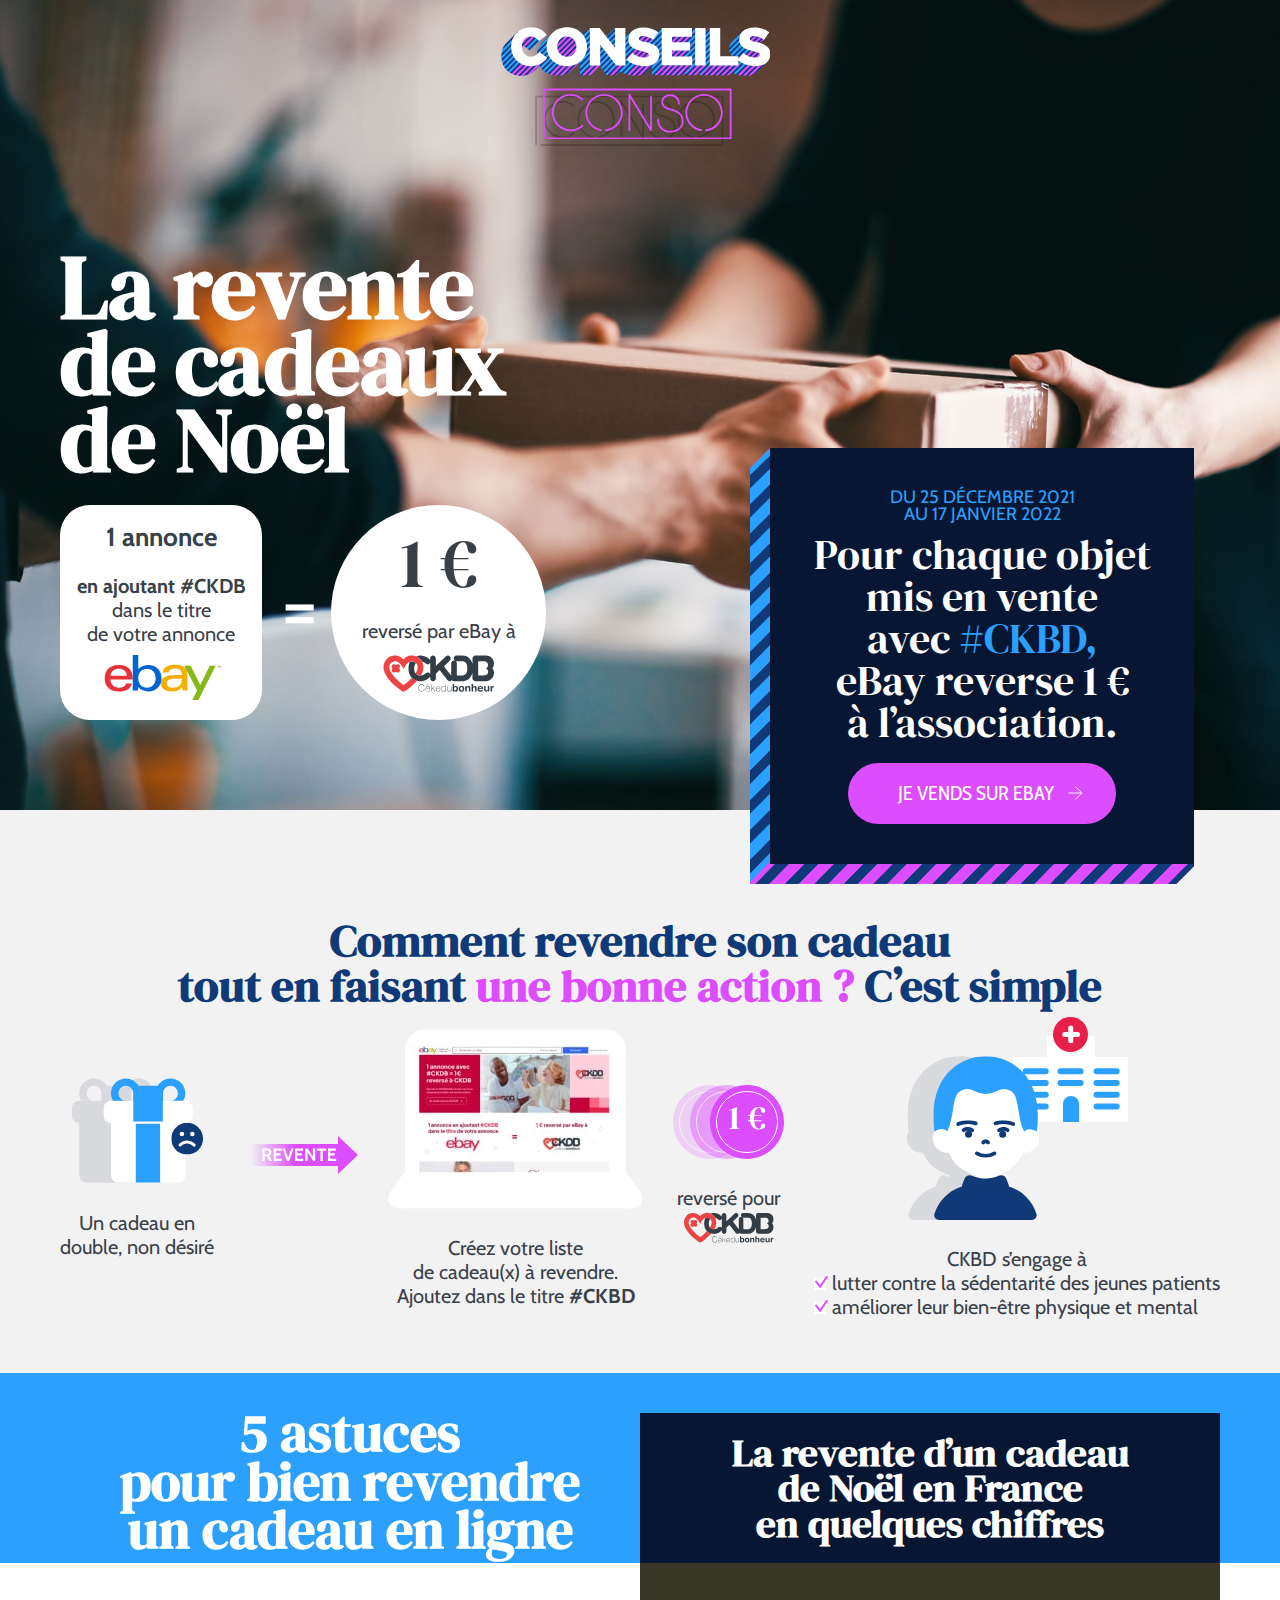
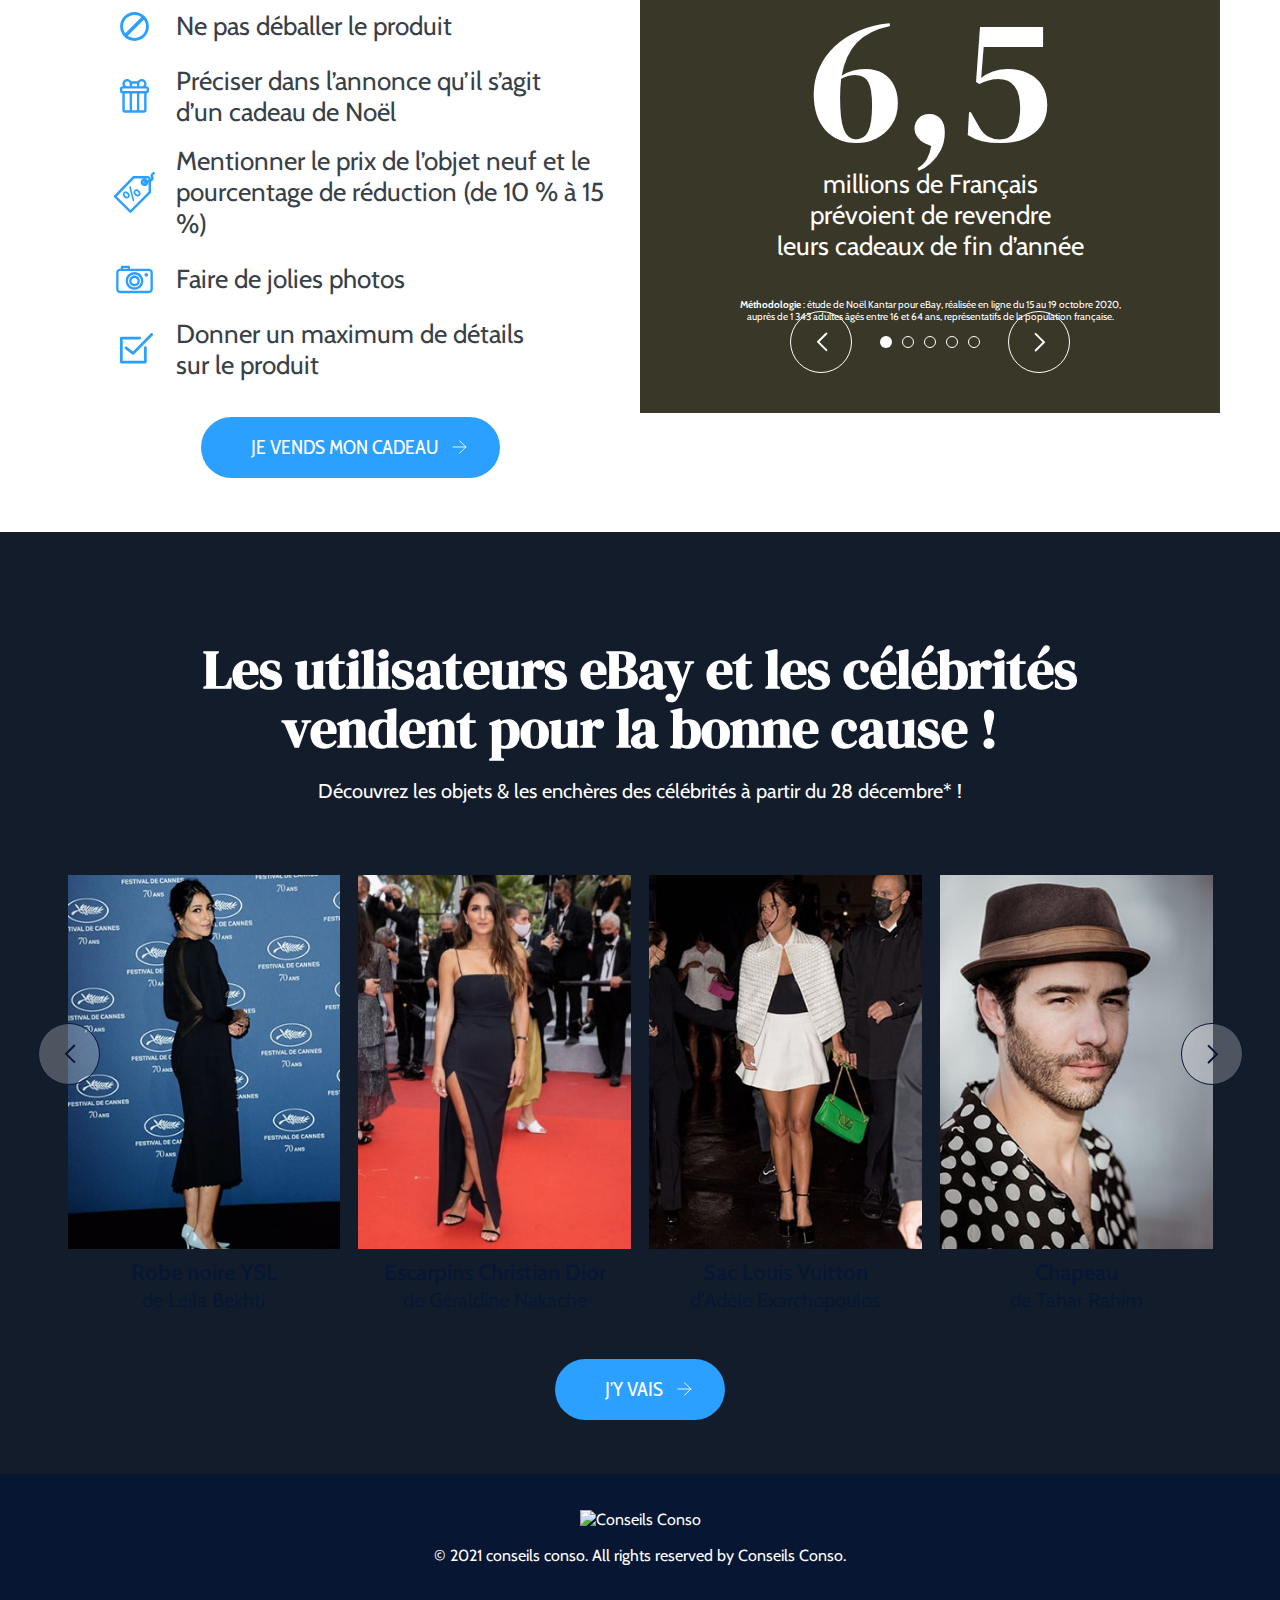
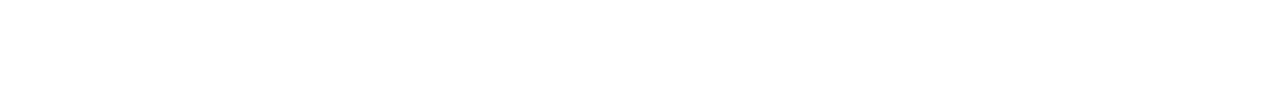
==== commit 78a49b99: "rewritten actual files" ====
--- a/index.html
+++ b/index.html
@@ -2,316 +2,380 @@
 <html lang="fr">
 <head>
     <meta charset="UTF-8" />
-    <meta name="viewport" content="width=device-width, user-scalable=no, initial-scale=1.0, maximum-scale=1.0, minimum-scale=1.0" />
+    <meta name="viewport"
+          content="width=device-width, user-scalable=no, initial-scale=1.0, maximum-scale=1.0, minimum-scale=1.0" />
     <!--[if IE]><meta http-equiv="X-UA-Compatible" content="ie=edge,chrome=1" /><![endif]-->
-    <title>Mooncard</title>
-    <meta name="description" content="Landing page of Mooncard.">
-    <meta name="author" content="Mooncard">
-    <!-- Favicon -->
-    <link rel="apple-touch-icon" sizes="180x180" href="./favicon/apple-touch-icon.png">
-    <link rel="icon" type="image/png" sizes="32x32" href="./favicon/favicon-32x32.png">
-    <link rel="icon" type="image/png" sizes="16x16" href="./favicon/favicon-16x16.png">
-    <link rel="manifest" href="./favicon/site.webmanifest">
-    <link rel="mask-icon" href="./favicon/safari-pinned-tab.svg" color="#5bbad5">
-    <meta name="msapplication-TileColor" content="#da532c">
-    <meta name="theme-color" content="#ffffff">
-    <!-- Fonts -->
+    <title>Conseils Conso</title>
+    <link rel="manifest" href="./img/favicon/site.webmanifest">
+    <link rel="icon" type="image/x-icon" href="./img/favicon/favicon.ico">
     <link rel="preconnect" href="https://fonts.googleapis.com">
     <link rel="preconnect" href="https://fonts.gstatic.com" crossorigin>
-    <link href="https://fonts.googleapis.com/css2?family=Montserrat:wght@400;500;600&family=Roboto:wght@300;400;500;700&display=swap" rel="stylesheet">
-    <!-- CSS styles -->
+    <link href="https://fonts.googleapis.com/css2?family=Cabin+Condensed&family=Cabin:wght@400;700&family=DM+Serif+Display&display=swap" rel="stylesheet">
     <link rel="stylesheet" href="css/normalize.css" />
     <link rel="stylesheet" href="css/style.css" />
     <link rel="stylesheet" href="css/p-index.css" />
 </head>
 
-<body class="body page">
+<body class="body page" id="videoManagement">
 
 <header class="header">
-    <div class="container">
-        <img class="logo logo--conseils" src="./img/logo-conseils2pros-min.svg" alt="Conseils 2 Pros" />
-        <img class="logo logo--mooncard" src="./img/logo-mooncard-min.svg" alt="Mooncard" />
-    </div>
+    <span>Conseils Conso</span>
+    <img class="logo" src="./img/logo-conseils-conso-header-min.svg" alt="Conseils Conso" />
 </header>
 
 <main class="main">
     <article>
-        <section class="section section--top">
-            <div class="content-curtain-outer">
-                <div class="content-curtain"><div></div></div>
-            </div>
-
+        <section class="section section--top lazy">
             <div class="container content-box">
                 <div class="content-left">
-                    <span class="page-pretitle">MOONCARD</span>
-                    <h1 class="page-title">La solution complète de paiement pour l'entreprise</h1>
-
-                    <div class="benefits">
-                        <img class="benefits__img" src="./img/top-card-miles-min.png" alt="">
-
-                        <ul class="benefits__list">
-                            <li class="benefits__item benefits__item--app">Une application de gestion</li>
-                            <li class="benefits__item benefits__item--integration">Une intégration comptable</li>
-                            <li class="benefits__item benefits__item--miles">Des Miles Flying Blue à chaque achat</li>
-                            <li class="benefits__item benefits__item--securite">La sécurité avec Allianz</li>
+                    <h1>La revente <br>de cadeaux <br>de Noël</h1>
+
+                    <div class="shape">
+                        <div class="shape_square-outer">
+                            <div class="shape_square">
+                                <span><strong>1 annonce</strong></span>
+                                <br>
+                                <strong>en ajoutant #CKDB</strong>
+                                dans le titre <br>de votre annonce
+                                <img src="./img/logo-ebay-min.svg" alt="eBay" />
+                            </div>
+                        </div>
+                        <div class="shape_equals">=</div>
+                        <div class="shape_circle-outer">
+                            <div class="shape_circle">
+                                <span class="bigger">1 €</span>
+                                <br>
+                                reversé par eBay à
+                                <br>
+                                <img src="./img/logo-ckdb-min.svg" alt="CKDB" />
+                            </div>
+                        </div>
+                    </div>
+                </div>
+                <div class="content-right-outer">
+                    <div class="content-right">
+                        <span class="date">Du 25 décembre 2021<br>au 17 janvier 2022</span>
+                        <p>Pour chaque objet <br>mis en vente<br> avec <span>#CKBD,</span><br> eBay reverse 1 €<br>à l’association.</p>
+                        <a class="btn purple" id="jevendssurebay" href="https://pages.ebay.fr/soutenez-l-association-CKDB-avec-eBay.html" target="_blank">je vends sur ebay</a>
+                    </div>
+                </div>
+            </div>
+
+            <a class="popup-video" id="btnPlay"><span>Voir la vidéo</span></a>
+
+        </section><!-- end top section -->
+
+        <section class="section section--video" id="myContainer">
+            <video id="myPlayer" class="lazy-v" preload="auto" playsinline  poster="./img/bg-video2-min.jpg"  onended="theEnd()">
+                <source src="./video/CKDBxeBay_1920x1080_30sec_v7_compressed.webm" type="video/webm">
+                <source src="./video/CKDBxeBay_1920x1080_30sec_v7_compressed.mp4" type="video/mp4">
+            </video>
+            <div class="controls">
+                <button class="btnpause" id="btnPause"><span>Pause</span></button>
+                <!--            <button class="btnclose" id="btnClose"><span>Close</span></button>-->
+                <!--            <button class="btnfull" id="btnFull"><span>Fullscreen</span></button>-->
+            </div>
+        </section><!-- end video section -->
+
+        <section class="section section--comment">
+            <div class="container">
+                <h1>Comment revendre son cadeau <br>tout en faisant <span class="purple">une bonne <span class="nowrap">action ?</span></span> C’est simple</h1>
+
+                <div class="content-box">
+                    <div>
+                        <img class="top-pic" src="./img/cadeau-min.svg" alt="cadeau">
+                        Un cadeau en <br>double, non désiré
+                    </div>
+                    <div>
+                        <img class="top-pic" src="./img/fleche-min.svg" alt="fleche">
+                    </div>
+                    <div>
+                        <img class="top-pic" src="./img/cahier-min.jpg" alt="cahier">
+                        Créez votre liste <br>de cadeau(x) à revendre.<br>Ajoutez dans le titre <strong>#CKBD</strong>
+                    </div>
+                    <div>
+                        <img class="top-pic" src="./img/coins-min.svg" alt="pièces de monnaie">
+                        reversé pour
+                        <br>
+                        <img src="./img/logo-ckdb-min.svg" alt="CKDB">
+                    </div>
+                    <div>
+                        <img class="top-pic" src="./img/hospitalier-min.svg" alt="hospitalier">
+                        CKBD s’engage à
+                        <br>
+                        <ul>
+                            <li>lutter contre la sédentarité des jeunes patients</li>
+                            <li>améliorer leur bien-être physique et mental</li>
                         </ul>
                     </div>
-
-                    <div class="company">
-                        <a class="company__img company__img--vinci" href="https://www.vinci.com/vinci.nsf/fr/index.htm" target="_blank">
-                            <span>Vinci</span>
-                        </a>
-                        <a class="company__img company__img--airfrance" href="https://wwws.airfrance.fr/" target="_blank">
-                            <span>AirFrance</span>
-                        </a>
-                        <a class="company__img company__img--indigo" href="https://www.group-indigo.com/fr/le-groupe/" target="_blank">
-                            <span>Groupe Indigo</span>
-                        </a>
-                        <a class="company__img company__img--allianz" href="https://www.allianz.com/en.html" target="_blank">
-                            <span>Allianz</span>
-                        </a>
-                    </div>
-                </div>
-
-                <div class="content-right">
-                    <div class="i-phone"></div>
-                    <h2 class="content-right__title">Réservez votre <span class="nowrap">démo !</span></h2>
-                    <p class="content-right__txt">Un expert Mooncard répondra à toutes vos questions.</p>
-                    <form class="form" action="">
-                        <fieldset class="form__group-reverse">
-                            <input type="email" class="form__control" id="form-email" name="email" placeholder="">
-                            <label class="form__label" for="form-email">Email professionnel</label>
-                        </fieldset>
-                        <fieldset class="form__group-half-outer">
-                            <div class="form__group-reverse form__group-half">
-                                <input type="text" class="form__control" id="form-prenom" name="prenom" placeholder="">
-                                <label class="form__label" for="form-prenom">Prénom</label>
+                </div>
+            </div>
+        </section><!-- end comment section -->
+
+        <section class="section section--astuces">
+            <div class="container">
+                <div class="content-box">
+                    <h1><span>5 astuces <br>pour bien revendre <br>un cadeau en ligne</span></h1>
+                    <ul>
+                        <li>
+                            <span><img class="lazy-img" data-src="./img/i-astuce1-min.svg" alt="Astuce 1 : "></span>
+                            Ne pas déballer le produit
+                        </li>
+                        <li>
+                            <span><img class="lazy-img" data-src="./img/i-astuce2-min.svg" alt="Astuce 2 : "></span>
+                            Préciser dans l’annonce qu’il s’agit<br>d’un cadeau de Noël
+                        </li>
+                        <li>
+                            <span><img class="lazy-img" data-src="./img/i-astuce3-min.svg" alt="Astuce 3 : "></span>
+                            Mentionner le prix de l’objet neuf et le <br>pourcentage de réduction (de 10 % à 15 %)
+                        </li>
+                        <li>
+                            <span><img class="lazy-img" data-src="./img/i-astuce4-min.svg" alt="Astuce 4 : "></span>
+                            Faire de jolies photos
+                        </li>
+                        <li>
+                            <span><img class="lazy-img" data-src="./img/i-astuce5-min.svg" alt="Astuce 5 : "></span>
+                            Donner un maximum de détails <br>sur le produit
+                        </li>
+                    </ul>
+                    <a class="btn" id="jevendsmoncadeau" href="https://pages.ebay.fr/soutenez-l-association-CKDB-avec-eBay.html" target="_blank">Je vends mon cadeau</a>
+                </div>
+
+                <div class="slider-outer lazy">
+                    <div class="slider-title">
+                        <h2>
+                            La revente d’un cadeau <br>de Noël en France <br>en quelques chiffres
+                        </h2>
+                    </div>
+                    <div class="slider">
+                        <div class="slider_wrapper">
+                            <div class="slider_items">
+                                <div class="slider_item slider_item--1">
+                                    <p class="bigger"><span>6,5</span> millions de Français <br>prévoient de revendre <br>leurs cadeaux de fin d’année</p>
+                                    <p class="smaller"><strong>Méthodologie</strong> : étude de Noël Kantar pour eBay, réalisée en ligne du 15 au 19 octobre 2020, auprès de 1 343 adultes âgés entre 16 et 64 ans, représentatifs de la population française.</p>
+                                </div>
+                                <div class="slider_item slider_item--2">
+                                    <p class="bigger"><span>381</span> millions d’euros <br>seront dépensés <br>dans des cadeaux non désirés</p>
+                                    <p class="smaller"><strong>Méthodologie</strong> : étude de Noël Kantar pour eBay, réalisée en ligne du 15 au 19 octobre 2020, auprès de 1 343 adultes âgés entre 16 et 64 ans, représentatifs de la population française.</p>
+                                </div>
+                                <div class="slider_item slider_item--3">
+                                    <p class="bigger"><img class="lazy-img" data-src="./img/i-pres-min.svg" alt="Heureux propriétaire"> Près de 1 Français sur 5 <br>comptent bien leur trouver <br>un nouvel heureux propriétaire</p>
+                                    <p class="smaller"><strong>Méthodologie</strong> : étude de Noël Kantar pour eBay, réalisée en ligne du 15 au 19 octobre 2020, auprès de 1 343 adultes âgés entre 16 et 64 ans, représentatifs de la population française.</p>
+                                </div>
+                                <div class="slider_item slider_item--4">
+                                    <p class="bigger"><img class="lazy-img" data-src="./img/i-smile-decu-min.svg" alt="Déçu">1 Français sur 2 âgé de 16-24 déçu <br>par au moins un cadeau l’an dernier <br>VS 34-54 ans contraire satisfaits à + 70 %</p>
+                                    <p class="smaller"><strong>Méthodologie</strong> : étude de Noël Kantar pour eBay, réalisée en ligne du 15 au 19 octobre 2020, auprès de 1 343 adultes âgés entre 16 et 64 ans, représentatifs de la population française.</p>
+                                </div>
+                                <div class="slider_item slider_item--5">
+                                    <p class="bigger"><img class="lazy-img" data-src="./img/i-123-min.svg" alt="Top 3"> Top 3 : <br>Hauts-de-France, avec près d’1 habitant sur 2 <br>Grand-Est 39 %, PACA, 36 %</p>
+                                    <p class="smaller"><strong>Méthodologie</strong> : étude de Noël Kantar pour eBay, réalisée en ligne du 15 au 19 octobre 2020, auprès de 1 343 adultes âgés entre 16 et 64 ans, représentatifs de la population française.</p>
+                                </div>
                             </div>
-                            <div class="form__group-reverse form__group-half">
-                                <input type="text" class="form__control" id="form-nom" name="nom" placeholder="">
-                                <label class="form__label" for="form-nom">Nom</label>
+                        </div>
+                        <div class="slider_control-outer">
+                            <a class="slider_control slider_control-prev" href="#" role="button" data-slide="prev"></a>
+                            <a class="slider_control slider_control-next" href="#" role="button" data-slide="next"></a>
+                        </div>
+                    </div>
+                </div>
+
+                <p class="mobile-only smaller"><strong>Méthodologie</strong> : étude de Noël Kantar pour eBay, réalisée en ligne du 15 au 19 octobre 2020, auprès de 1 343 adultes âgés entre 16 et 64 ans, représentatifs de la population française.</p>
+            </div>
+        </section><!-- end astuces section -->
+
+        <section class="section section--ebay lazy">
+            <div class="container">
+                <h1>Les utilisateurs eBay et les célébrités <br>vendent pour la bonne <span class="nowrap">cause !</span></h1>
+                <p>Découvrez les objets & les enchères des célébrités à partir du 28 décembre* !</p>
+
+                <div class="slider-chief">
+                    <div class="slider__container">
+                        <div class="slider__wrapper">
+                            <div class="slider__items">
+                                <div class="slider__item">
+                                    <div class="slider__item-container">
+                                        <div class="slider__item-content">
+                                            <img class="slider__content_img lazy-img" data-src="./img/chief-leila-bekhti-min.jpg" alt="..." width="313"
+                                                 height="429">
+                                            <p class="slider__content_title">
+                                                <span>Robe noire YSL</span>
+                                                de Leïla Bekhti
+                                            </p>
+                                        </div>
+                                    </div>
+                                </div>
+
+                                <div class="slider__item">
+                                    <div class="slider__item-container">
+                                        <div class="slider__item-content">
+                                            <img class="slider__content_img lazy-img" data-src="./img/chief-geraldine-nakache-min.jpg" alt="..." width="313"
+                                                 height="429">
+                                            <p class="slider__content_title">
+                                                <span>Escarpins Christian Dior</span>
+                                                de Géraldine Nakache
+                                            </p>
+                                        </div>
+                                    </div>
+                                </div>
+
+                                <div class="slider__item">
+                                    <div class="slider__item-container">
+                                        <div class="slider__item-content">
+                                            <img class="slider__content_img lazy-img" data-src="./img/chief-adele-exarchopoulos-min.jpg" alt="..." width="313"
+                                                 height="429">
+                                            <p class="slider__content_title">
+                                                <span>Sac Louis Vuitton</span>
+                                                d’Adèle Exarchopoulos
+                                            </p>
+                                        </div>
+                                    </div>
+                                </div>
+
+                                <div class="slider__item">
+                                    <div class="slider__item-container">
+                                        <div class="slider__item-content">
+                                            <img class="slider__content_img lazy-img" data-src="./img/chief-tahar-rahim-min.jpg" alt="..." width="313"
+                                                 height="429">
+                                            <p class="slider__content_title">
+                                                <span>Chapeau</span>
+                                                de Tahar Rahim
+                                            </p>
+                                        </div>
+                                    </div>
+                                </div>
+
+                                <!--                            <div class="slider__item">-->
+                                <!--                                <div class="slider__item-container">-->
+                                <!--                                    <div class="slider__item-content">-->
+                                <!--                                        <img class="slider__content_img lazy-img" data-src="./img/chief-jamel-debbouze-min.jpg" alt="..." width="313"-->
+                                <!--                                             height="429">-->
+                                <!--                                        <p class="slider__content_title">-->
+                                <!--                                            <span>Test</span>-->
+                                <!--                                            de Jamel Debbouze-->
+                                <!--                                        </p>-->
+                                <!--                                    </div>-->
+                                <!--                                </div>-->
+                                <!--                            </div>-->
+                                <div class="slider__item">
+                                    <div class="slider__item-container">
+                                        <div class="slider__item-content">
+                                            <img class="slider__content_img lazy-img" data-src="./img/chief-leila-bekhti-min.jpg" alt="..." width="313"
+                                                 height="429">
+                                            <p class="slider__content_title">
+                                                <span>Robe noire YSL</span>
+                                                de Leïla Bekhti
+                                            </p>
+                                        </div>
+                                    </div>
+                                </div>
+
+                                <div class="slider__item">
+                                    <div class="slider__item-container">
+                                        <div class="slider__item-content">
+                                            <img class="slider__content_img lazy-img" data-src="./img/chief-geraldine-nakache-min.jpg" alt="..." width="313"
+                                                 height="429">
+                                            <p class="slider__content_title">
+                                                <span>Escarpins Christian Dior</span>
+                                                de Géraldine Nakache
+                                            </p>
+                                        </div>
+                                    </div>
+                                </div>
+
+                                <div class="slider__item">
+                                    <div class="slider__item-container">
+                                        <div class="slider__item-content">
+                                            <img class="slider__content_img lazy-img" data-src="./img/chief-adele-exarchopoulos-min.jpg" alt="..." width="313"
+                                                 height="429">
+                                            <p class="slider__content_title">
+                                                <span>Sac Louis Vuitton</span>
+                                                d’Adèle Exarchopoulos
+                                            </p>
+                                        </div>
+                                    </div>
+                                </div>
+
+                                <div class="slider__item">
+                                    <div class="slider__item-container">
+                                        <div class="slider__item-content">
+                                            <img class="slider__content_img lazy-img" data-src="./img/chief-tahar-rahim-min.jpg" alt="..." width="313"
+                                                 height="429">
+                                            <p class="slider__content_title">
+                                                <span>Chapeau</span>
+                                                de Tahar Rahim
+                                            </p>
+                                        </div>
+                                    </div>
+                                </div>
                             </div>
-                        </fieldset>
-                        <fieldset class="form__group-half-outer">
-                            <div class="form__group-reverse form__group-half">
-                                <input type="tel" class="form__control" id="form-phone" name="phone" pattern="[0-9]{3}-[0-9]{2}-[0-9]{3}" placeholder="">
-                                <label class="form__label" for="form-phone">Téléphone mobile</label>
-                            </div>
-                            <div class="form__group-reverse form__group-half">
-                                <input type="text" class="form__control" id="form-societe" name="societe" placeholder="">
-                                <label class="form__label" for="form-societe">Société</label>
-                            </div>
-                        </fieldset>
-
-                        <fieldset class="form__group-select form__group-reverse custom-select">
-                            <select id="form-collaborateurs">
-                                <option>0 - 10</option>
-                                <option>0 - 50</option>
-                                <option>0 - 100</option>
-                                <option>0 - 500</option>
-                                <option>0 - 1000</option>
-                            </select>
-                            <label class="form__label" for="form-collaborateurs">Collaborateurs</label>
-                        </fieldset>
-
-                        <label class="form__checkbox" for="moon-checkbox">
-                            <input type="checkbox" id="moon-checkbox">
-                            <span>J'accepte de recevoir d'autres communications de Mooncard. Nous n'utiliserons vos données personnelles que pour prendre contact avec vous et vous envoyez des informations commerciales. Consultez notre <a href="">Politique de confidentialité</a> pour en savoir plus ainsi que nos <a href="">modalités de désabonnement</a>.*</span>
-                        </label>
-
-                        <div class="btn-outer">
-                            <input class="btn btn--primary" id="" type="button" value="Prendre rendez-vous">
-                        </div>
-
-                        <a class="btn btn--empty btn--icon" href=""><span>&nbsp;</span> Offre réservée aux entreprises</a>
-                    </form>
-                </div>
-            </div>
-
-            <div class="content-bottom">
-                <div class="container">
-                    <div class="content-bottom__outer">
-                        <p class="content-bottom__txt content-bottom__txt--card">
-                            Une carte de paiement entreprise pour faciliter les dépenses professionnelles
-                        </p>
-                        <p class="content-bottom__txt content-bottom__txt--paiement">
-                            Un paiement, une photo et vos dépenses sont envoyées en comptabilité
-                        </p>
-                    </div>
-                </div>
-            </div>
-        </section><!-- end top section -->
-
-        <section class="section section--demo">
-            <div class="container">
-                <h1 class="section__title">Mooncard, Une solution pour...</h1>
-
-                <div class="demo">
-                    <div class="demo__item">
-                        <div class="demo__pic">
-                            <img class="demo__img" src="./img/demo-finir-min.png" alt="">
-                            <div class="demo__icon">
-                                <img class="lazy-img" data-src="./img/i-note-min.svg" alt="">
-                            </div>
-                        </div>
-                        <h2 class="demo__title">En finir avec les notes<br> de frais</h2>
-                        <p class="demo__txt">Libérez-vous de la charge mentale et administrative des notes de frais.</p>
-                        <p class="demo__txt">Avec Mooncard, vous n'avez qu'à payer et à prendre en photo votre justificatif : plus besoin de note de frais, les informations et approbations sont générées automatiquement.</p>
-                    </div>
-                    <div class="demo__item">
-                        <div class="demo__pic">
-                            <img class="demo__img" src="./img/demo-gerer-min.png" alt="">
-                            <div class="demo__icon">
-                                <img class="lazy-img" data-src="./img/i-transport-min.svg" alt="">
-                            </div>
-                        </div>
-                        <h2 class="demo__title">Gérer vos dépenses en<br> déplacement professionnel</h2>
-                        <p class="demo__txt">Mooncard couvre l'ensemble de vos dépenses professionnelles partout dans le monde.</p>
-                        <p class="demo__txt">Suivi en temps réel des dépenses, notes de frais pré-remplies et validation de votre manager.</p>
-                        <p class="demo__txt">Mooncard Corporate offre une solution sécurisée et personalisable, vous assurant des déplacements pro en toute sérénité.</p>
-                    </div>
-                    <div class="demo__item">
-                        <div class="demo__pic">
-                            <img class="demo__img" src="./img/demo-recuperer-min.png" alt="">
-                            <div class="demo__icon">
-                                <img class="lazy-img" data-src="./img/i-percent-min.svg" alt="">
-                            </div>
-                        </div>
-                        <h2 class="demo__title">Récupérer la TVA<br> facilement</h2>
-                        <p class="demo__txt">Mooncard simplifie la récupération de la TVA sur vos dépenses professionnelles.</p>
-                        <p class="demo__txt">À chaque dépense, la part de TVA récupérable est calculée.</p>
-                        <p class="demo__txt">À tout moment, il est possible de visualiser et d'exporter les dépenses réalisées avec leurs justificatifs afin de faciliter votre déclaration.</p>
-                    </div>
-                </div>
-
-                <a class="btn btn--primary" href="https://www.mooncard.co/fr/reserver-une-demo-var?test=menu" target="_blank">
-                    <span>Demandez une démo</span>
-                </a>
-            </div>
-        </section><!-- end demo section -->
-
-        <section class="section section--partenaires">
-            <div class="container">
-                <h1 class="section__title">Les partenaires mooncard</h1>
-
-                <div class="slider">
-                    <div class="slider__item">
-                        <picture class="slider__img">
-                            <img class="lazy-img" data-src="./img/logo-flying-blue-min.svg" alt="Flying blue for me" width="90" height="90">
-                        </picture>
-                        <p class="slider__txt">
-                            Avec <span>Flying blue, chaque euro</span> dépensé vous fait <span>cumuler des Miles</span> qui s’ajoutent à ceux de votre compte Flying Blue personnel.
-                        </p>
-                    </div>
-                    <div class="slider__item">
-                        <picture class="slider__img">
-                            <img class="lazy-img" data-src="./img/logo-visa-min.svg" alt="Visa" width="132" height="42">
-                        </picture>
-                        <p class="slider__txt">
-                            <span>VISA</span> vous offre la possibilité <span>de payer</span> dans <span>plus de 200 pays</span> et territoires <span>partout dans le monde.</span>
-                        </p>
-                    </div>
-                    <div class="slider__item">
-                        <picture class="slider__img">
-                            <img class="lazy-img" data-src="./img/logo-allianz-min.svg" alt="Allianz" width="154" height="40">
-                        </picture>
-                        <p class="slider__txt">
-                            <span>Allianz</span> vous propose, en voyage et au quotidien des <span>garanties d’assurance, d’assistance et de protection juridique.</span>
-                        </p>
-                    </div>
-                    <div class="slider__item">
-                        <picture class="slider__img">
-                            <img class="lazy-img" data-src="./img/logo-virtuo-min.svg" alt="Virtuo" width="215" height="34">
-                        </picture>
-                        <p class="slider__txt">
-                            <span>VIRTUO</span>, la solution pour tous vos <span>déplacements. Conducteurs</span> additionnels inclus, <span>annulation et modification gratuite</span> et choix parmi des <span>voitures iconiques</span>, <span class="nowrap">tout est prévu !</span>
-                        </p>
-                    </div>
-                </div>
-            </div>
-        </section><!-- end partenaires section -->
+                        </div>
+                        <div class="slider_control-outer">
+                            <a href="#" class="slider__control" data-slide="chief-prev"></a>
+                            <a href="#" class="slider__control" data-slide="chief-next"></a>
+                        </div>
+                        <ol class="slider__indicators">
+                            <li data-slide-to="0"></li>
+                            <li data-slide-to="1"></li>
+                            <li data-slide-to="2"></li>
+                            <li data-slide-to="3"></li>
+                            <li data-slide-to="4"></li>
+                            <li data-slide-to="5"></li>
+                            <li data-slide-to="6"></li>
+                            <li data-slide-to="7"></li>
+                            <li data-slide-to="8"></li>
+                        </ol>
+                    </div>
+                </div>
+
+                <a class="btn" id="jyvais" href="https://www.ebay.fr/e/_promotions-et-evenements/operation-ckdb" target="_blank">J’y vais</a>
+            </div>
+        </section><!-- end ebay section -->
     </article>
 </main>
 
 <footer class="footer">
-    <header class="header">
-        <div class="container">
-            <img class="logo logo--conseils" src="./img/logo-conseils2pros-min.svg" alt="Conseils 2 Pros" />
-            <img class="logo logo--mooncard" src="./img/logo-mooncard-min.svg" alt="Mooncard" />
-        </div>
-    </header>
     <div class="container">
         <div class="content-box">
-            <section class="footer__col footer__col--client">
-                <h1 class="footer__title lazy">Devenir client</h1>
-                <nav class="nav">
-                    <a class="nav__link" target="_blank" href="https://www.mooncard.co/fr/reserver-une-demo">Réserver une démo</a>
-                    <a class="nav__link" target="_blank" href="https://success.mooncard.co/s/?language=fr">F.A.Q</a>
-                    <a class="nav__link" target="_blank" href="https://www.mooncard.co/hubfs/CG/CGS_Mooncard_2022/CGS-Mooncard-france-040422.pdf">Conditions Générales de Services Mooncard</a>
-                </nav>
-            </section>
-            <section class="footer__col footer__col--info">
-                <h1 class="footer__title lazy">Informations</h1>
-                <nav class="nav">
-                    <a class="nav__link" target="_blank" href="https://developers.mooncard.co/developers/sign_in">API Mooncard</a>
-                    <a class="nav__link" target="_blank" href="https://www.mooncard.co/fr/tarifs">Tarifs</a>
-                    <a class="nav__link" target="_blank" href="https://www.mooncard.co/fr/a-propos">À propos</a>
-                    <a class="nav__link" target="_blank" href="https://www.welcometothejungle.com/fr/companies/mooncard/jobs">Nous rejoindre</a>
-                </nav>
-            </section>
-            <section class="footer__col footer__col--suivez">
-                <h1 class="footer__title lazy">Suivez-nous</h1>
-                <nav class="nav">
-                    <a class="nav__link" target="_blank" href="https://www.linkedin.com/company/mooncard">Linkedin</a>
-                    <a class="nav__link" target="_blank" href="https://www.facebook.com/mooncard.co/">Facebook</a>
-                    <a class="nav__link" target="_blank" href="https://twitter.com/@mooncard_co">Twitter</a>
-                    <a class="nav__link" target="_blank" href="https://www.youtube.com/channel/UC8awUKj3XV82QTplYRBdCLA">Youtube</a>
-                </nav>
-            </section>
-            <section class="footer__col footer__col--contactez">
-                <h1 class="footer__title lazy">Contactez-nous</h1>
-                <nav class="nav">
-                    <a class="nav__link nav__link--blue" href="mailto:hello@mooncard.co">hello@mooncard.co</a>
-                    <span class="nav__link">+33 1 79 75 11 91</span>
-                    <span class="nav__link">48 Rue Taitbout
-                         -<br />
-                        75009 Paris – France
-                    </span>
-                </nav>
-            </section>
-            <section class="footer__col footer__col--application">
-                <h1 class="footer__title lazy">L’application</h1>
-                <nav class="nav">
-                    <a class="nav__link" href="https://play.google.com/store/apps/details?id=co.moongroup.mooncardapp&gl=fr&hl=fr">
-                        <img src="./img/footer-appstore-min.png" alt="I'App Store" width="165" height="52" />
-                    </a>
-                    <a class="nav__link" href="https://apps.apple.com/fr/app/id1589208393">
-                        <img src="./img/footer-googleplay-min.png" alt="Google Play" width="176" height="52" />
-                    </a>
-                </nav>
-            </section>
-        </div>
-
-        <div class="footer__nav-bottom">
-            <nav class="nav">
-                <a class="nav__link" href="#">Politiques de cookies</a>
-                <a class="nav__link" href="#">Politiques de confidentialité</a>
-                <a class="nav__link" href="#">Mentions légales et utilisation du site</a>
-            </nav>
-        </div>
-
-        <div class="footer__copy">
-            <p>La carte Mooncard est émise par Paynovate SA sous licence de Visa International Incorporated. Paynovate SA est un émetteur de monnaie réglementé par la Banque Nationale de Belgique et titulaire d'un passeport dans tous les pays européens. Paynovate SA est enregistrée auprès de la Banque-Carrefour des Entreprises sous le numéro BE0506 763 929. Paynovate SA est un membre principal de Visa. Visa et la marque Visa sont des marques déposées de Visa International Incorporated.</p>
-            <p>Le site www.mooncard.co est édité par la société Moongroup SAS au capital de 204.786 €, dont le siège se situe 68 rue du Faubourg Saint-Honoré 75008 Paris, RCS Paris 818 620 783. La société est enregistrée par l'Autorité de Contrôle Prudentiel et de Résolution (ACPR), sous le numéro 89380, enregistrement consultable dans le Registre des agents financiers (www.regafi.fr) en tant qu'agent de services de paiement de l'établissement de monnaie électronique Treezor (numéro CIB 16798), dont le siège social est situé 41 rue de Prony 75017 Paris.</p>
+            <img class="logo lazy-img" data-src="./img/logo-conseils-conso-footer-min.svg" alt="Conseils Conso">
+            <p>© 2021 conseils conso. All rights reserved by Conseils Conso.</p>
         </div>
     </div>
 </footer>
 
+
+<!-- Video Popup -->
+<script defer src="js/video.js"></script>
+
+
 <!-- Background Images Lazy Loading -->
 <script defer src="js/lazy.js"></script>
 
-<!-- Custom Select -->
-<script defer src="js/custom_select.js"></script>
+
+<!-- Top Slider -->
+<script defer src="js/simple-adaptive-slider.js"></script>
+<script>
+    document.addEventListener('DOMContentLoaded', function () {
+        var slider = new SimpleAdaptiveSlider('.slider', {
+            loop: true,
+            autoplay: false,
+            interval: 5000,
+            swipe: true,
+        });
+    });
+</script>
+
+
+<!-- Bottom Slider -->
+<script defer src="js/chief-slider.js"></script>
+<script>
+    document.addEventListener('DOMContentLoaded', function () {
+        const slider2 = new ChiefSlider('.slider-chief', {
+            loop: true,
+            autoplay: false,
+            interval: 5000,
+            refresh: true,
+        });
+    });
+</script>
 </body>
 </html>--- a/css/style.css
+++ b/css/style.css
@@ -5,7 +5,6 @@
  # General layout
  # Header elements
  # Footer elements
- # Form elements
  # Buttons
 --------------------------------------------------------------*/
 /*
@@ -13,14 +12,14 @@
 */
 @media screen and (max-width: 1199px) {
   :root {
-    --bdrs: 3px;
+    --bdrs: 5px;
     --sm: 5px;
     --md: 12px;
     --lg: 20px;
     --xl: 35px; } }
 @media screen and (min-width: 1200px) {
   :root {
-    --bdrs: 5px;
+    --bdrs: 10px;
     --sm: 8px;
     --md: 15px;
     --lg: 30px;
@@ -30,7 +29,7 @@
     --font-size-base: 16px; } }
 @media screen and (min-width: 992px) {
   :root {
-    --font-size-base: 16px; } }
+    --font-size-base: 20px; } }
 /*
 General layout
 */
@@ -43,8 +42,9 @@
 
 body {
   background-color: #fff;
-  color: #000;
-  font: 400 1rem/1.25 "Roboto", sans-serif;
+  color: #384048;
+  font: 400 1rem "Cabin", "Roboto", sans-serif;
+  line-height: 1.25;
   display: flex;
   flex-direction: column;
   min-height: 100vh; }
@@ -55,27 +55,23 @@
 .container {
   margin-right: auto;
   margin-left: auto;
-  transition: max-width 0.3s cubic-bezier(0.25, 0.45, 0.45, 0.95); }
-  @media only screen and (max-width: 399px) {
-    .container {
-      padding: 0 25px; } }
-  @media only screen and (max-width: 299px) {
-    .container {
-      padding: 0 15px; } }
-  @media only screen and (min-width: 400px) {
-    .container {
-      max-width: calc(90% - 50px);
-      width: 100%; } }
-  @media screen and (min-width: 576px) {
-    .container {
-      max-width: calc(80% - 50px);
+  transition: max-width 0.3s ease-in-out; }
+  @media screen and (max-width: 374px) {
+    .container {
+      padding: 0 var(--md); } }
+  @media screen and (min-width: 375px) {
+    .container {
+      max-width: calc(100% - 50px);
       width: 100%; } }
   @media screen and (min-width: 768px) {
     .container {
       max-width: calc(100% - 12vw); } }
   @media screen and (min-width: 992px) {
     .container {
-      max-width: calc(100% - 16vw); } }
+      max-width: calc(100% - 14vw); } }
+  @media screen and (min-width: 1200px) {
+    .container {
+      max-width: 1160px; } }
   @media screen and (min-width: 1400px) {
     .container {
       max-width: 1270px; } }
@@ -86,12 +82,24 @@
 h4,
 h5,
 h6 {
-  font-style: normal;
+  font-family: "DM Serif Display", "Times New Roman", serif;
   line-height: 1.1;
   margin: 0; }
 
 h1 {
   font-weight: 700; }
+  @media screen and (max-width: 1023px) {
+    h1 {
+      font-size: 2.188rem; } }
+  @media screen and (min-width: 1024px) {
+    h1 {
+      font-size: 2.4rem; } }
+  @media screen and (min-width: 1200px) {
+    h1 {
+      font-size: 2.7rem; } }
+  @media screen and (min-width: 1400px) {
+    h1 {
+      font-size: 3rem; } }
 
 ul,
 ol {
@@ -102,8 +110,7 @@
   list-style: none; }
 
 a {
-  text-decoration: none;
-  transition: all 0.3s cubic-bezier(0.25, 0.45, 0.45, 0.95); }
+  text-decoration: none; }
   a a:focus, a:active, a:hover {
     outline: none;
     text-decoration: none; }
@@ -111,6 +118,9 @@
 blockquote {
   margin: 0; }
 
+img {
+  object-fit: cover; }
+
 .nowrap {
   white-space: nowrap; }
 
@@ -118,459 +128,122 @@
   display: none; }
 
 .blue {
-  color: #129ff7; }
+  color: #103a77; }
+
+.purple {
+  color: #dc4dff; }
 
 /*
 Header elements
 */
-.header, .footer .header {
-  background-color: #233b68; }
-  .header .container {
-    display: flex;
-    align-items: center;
-    justify-content: center;
-    flex-wrap: wrap;
-    padding-top: 10px;
-    padding-bottom: 13px;
-    text-align: center;
-    transition: all 0.3s cubic-bezier(0.25, 0.45, 0.45, 0.95); }
-    @media screen and (max-width: 575px) {
-      .header .container {
-        max-width: 330px; } }
+.header {
+  text-align: center;
+  position: absolute;
+  top: 0;
+  left: 0;
+  right: 0; }
+  @media screen and (max-width: 991px) {
+    .header {
+      padding: 0 var(--md); } }
+  @media screen and (min-width: 992px) {
+    .header {
+      padding: 0 3vw; } }
+  .header a {
+    margin: 0 auto; }
   .header .logo {
-    display: block;
-    margin: 0 3vw;
-    padding-top: 9px;
-    padding-bottom: 10px;
-    position: relative;
-    opacity: 0;
-    transition: all 0.3s cubic-bezier(0.25, 0.45, 0.45, 0.95); }
-    @media screen and (max-width: 767px) {
+    width: 100%;
+    transition: all 0.3s ease-in-out; }
+    @media screen and (max-width: 991px) {
       .header .logo {
-        max-width: 130px; } }
-  .header .logo--conseils {
-    -webkit-animation: slideLeft 0.5s cubic-bezier(0.25, 0.45, 0.45, 0.94) both;
-    animation: slideLeft 0.5s cubic-bezier(0.25, 0.45, 0.45, 0.95) both; }
-    @media screen and (min-width: 768px) {
-      .header .logo--conseils {
-        width: 192px; } }
-@-webkit-keyframes slideLeft {
-  0% {
-    opacity: 0;
-    transform: translateX(50px); }
-  100% {
-    opacity: 1;
-    transform: translateX(0); } }
-@keyframes slideLeft {
-  0% {
-    opacity: 0;
-    transform: translateX(50px); }
-  100% {
-    opacity: 1;
-    transform: translateX(0); } }
-  .header .logo--mooncard {
-    -webkit-animation: slideRight 0.5s cubic-bezier(0.25, 0.45, 0.45, 0.95) both;
-    animation: slideRight 0.5s cubic-bezier(0.25, 0.45, 0.45, 0.95) both; }
-    @media screen and (min-width: 768px) {
-      .header .logo--mooncard {
-        height: 31px;
-        width: 190px; } }
-@-webkit-keyframes slideRight {
-  0% {
-    opacity: 0;
-    transform: translateX(-50px); }
-  100% {
-    opacity: 1;
-    transform: translateX(0); } }
-@keyframes slideRight {
-  0% {
-    opacity: 0;
-    transform: translateX(-50px); }
-  100% {
-    opacity: 1;
-    transform: translateX(0); } }
+        max-width: 244px; } }
+    @media screen and (min-width: 992px) {
+      .header .logo {
+        max-width: 380px; } }
+    @media screen and (min-width: 1400px) {
+      .header .logo {
+        max-width: 480px; } }
+  .header span {
+    display: none; }
+
 /*
 Footer elements
 */
 .footer {
-  background: #214763;
-  background: -webkit-linear-gradient(90deg, #214763 0%, #214664 100%);
-  background: linear-gradient(90deg, #214763 0%, #214664 100%);
-  color: #fff; }
-  .footer .header {
-    background-color: #0F2B41; }
-  .footer .content-box {
-    padding: 4vh 0 3vh;
-    display: grid;
-    gap: 25px;
-    transition: all 0.3s cubic-bezier(0.25, 0.45, 0.45, 0.95); }
-    @media only screen and (max-width: 470px) {
-      .footer .content-box {
-        grid-template-columns: 1fr; } }
-    @media only screen and (min-width: 471px) {
-      .footer .content-box {
-        grid-template-columns: 1fr 1fr; } }
-    @media screen and (min-width: 768px) {
-      .footer .content-box {
-        grid-template-columns: 1fr 1fr 1fr; } }
-    @media screen and (min-width: 992px) {
-      .footer .content-box {
-        grid-template-columns: 1fr 1fr 1fr 1fr; } }
-    @media only screen and (min-width: 1144px) {
-      .footer .content-box {
-        grid-template-columns: 1fr 1fr 1fr 1fr 1fr; } }
-
-.footer__col {
-  width: 100%; }
+  background-color: #071733;
+  color: #fff;
+  font-size: 0.8rem;
+  text-align: center;
+  transition: all 0.3s ease-in-out; }
+  @media screen and (max-width: 991px) {
+    .footer {
+      padding: 4vh var(--md) 0; } }
   @media screen and (min-width: 992px) {
-    .footer__col {
-      max-width: 210px; } }
-  .footer__col .footer__title {
-    background-repeat: no-repeat;
-    background-position: 0 50%;
-    border-bottom: 1px solid #fff;
-    font-weight: 500;
-    text-transform: uppercase;
-    white-space: nowrap;
-    transition: all 0.3s cubic-bezier(0.25, 0.45, 0.45, 0.95); }
-    @media screen and (max-width: 767px) {
-      .footer__col .footer__title {
-        font-size: 1rem;
-        padding: 10px 0 10px 30px; } }
-    @media screen and (min-width: 768px) {
-      .footer__col .footer__title {
-        font-size: 1.25rem;
-        padding: 15px 0 15px 30px; } }
-  .footer__col .nav {
-    padding: 15px 0; }
-  .footer__col .nav__link {
-    color: #fff;
-    display: block;
-    font-weight: 500;
-    padding: .8vh 0;
-    line-height: 1.4; }
-  .footer__col .nav__link--blue {
-    color: #129ff7; }
-    .footer__col .nav__link--blue:hover {
-      text-decoration: underline; }
-  .footer__col a:hover {
-    color: #129ff7; }
-
-.footer__col--client .footer__title {
-  background-image: url("../img/i-client-min.svg"); }
-
-.footer__col--info .footer__title {
-  background-image: url("../img/i-info-min.svg"); }
-
-.footer__col--suivez .footer__title {
-  background-image: url("../img/i-suivez-min.svg"); }
-
-.footer__col--contactez .footer__title {
-  background-image: url("../img/i-contactez-min.svg"); }
-
-.footer__col--application .footer__title {
-  background-image: url("../img/i-application-min.svg"); }
-
-.footer__nav-bottom {
-  border-top: 1px solid #233b68;
-  border-bottom: 1px solid #233b68;
-  margin: 0 0 4vh;
-  padding: 12px 0 15px; }
-  .footer__nav-bottom .nav {
-    display: flex;
-    align-items: center;
-    flex-wrap: wrap;
-    justify-content: space-between;
-    margin: 0 auto;
-    max-width: 850px; }
-  .footer__nav-bottom .nav__link {
-    color: #fff;
-    font-size: 0.813rem;
-    font-weight: 500;
-    padding: 5px;
-    text-align: center; }
-    @media screen and (max-width: 575px) {
-      .footer__nav-bottom .nav__link {
-        flex-grow: 1; } }
-    .footer__nav-bottom .nav__link:hover {
-      color: #129ff7; }
-
-.footer__copy {
-  font-size: 0.625rem;
-  opacity: .85;
-  text-align: center; }
-  @media screen and (max-width: 767px) {
-    .footer__copy {
-      padding-bottom: 3vh; } }
-  @media screen and (min-width: 768px) {
-    .footer__copy {
-      padding-bottom: 6vh; } }
-
-/*
-Form elements
-*/
-fieldset {
-  border: 0;
-  float: none;
-  display: flex;
-  justify-content: space-between;
-  margin: 0;
-  padding: 0;
-  position: relative;
-  top: auto;
-  left: auto;
-  width: 100%; }
-
-.form__group-reverse {
-  flex-direction: column-reverse; }
-
-@media screen and (max-width: 575px) {
-  .form__group-half-outer {
-    display: inline-block; } }
-@media screen and (min-width: 768px) and (max-width: 1199px) {
-  .form__group-half-outer {
-    display: inline-block; } }
-
-.form__group-half {
-  display: flex; }
-  @media screen and (min-width: 576px) and (max-width: 767px) {
-    .form__group-half {
-      width: calc(50% - 3px); } }
-  @media screen and (min-width: 1200px) {
-    .form__group-half {
-      width: calc(50% - 3px); } }
-
-.form__group-select .form__control {
-  background: url("../img/i-arrow-min.svg") 95% 50% no-repeat; }
-
-.form__label {
-  font-family: "Montserrat", sans-serif;
-  font-size: 0.875rem;
-  font-weight: 400;
-  padding-left: 1rem;
-  transform: translateY(2.2rem);
-  transform-origin: left top;
-  cursor: text;
-  transition: all 0.15s cubic-bezier(0.25, 0.45, 0.45, 0.95); }
-
-.form__group input,
-.form__control,
-textarea {
-  background: #fff;
-  border: 1px solid #dfdfdf;
-  border-radius: var(--bdrs);
-  box-sizing: border-box;
-  color: #2d2d2d;
-  display: block;
-  font-family: "Montserrat", sans-serif;
-  font-size: 0.875rem;
-  font-weight: 500;
-  outline: none;
-  padding: 1.55rem 1rem .45rem;
-  width: 100%; }
-  .form__group input:focus, .form__group input:not(:placeholder-shown),
-  .form__control:focus,
-  .form__control:not(:placeholder-shown),
-  textarea:focus,
-  textarea:not(:placeholder-shown) {
-    box-shadow: none;
-    outline: none; }
-  .form__group input:focus,
-  .form__control:focus,
-  textarea:focus {
-    color: #000; }
-
-.form__control:focus ~ .form__label,
-.form__control:not(:placeholder-shown) ~ .form__label {
-  color: #8e8e8e;
-  padding-left: 1.5rem;
-  transform: translateY(1.6rem) scale(0.7); }
-
-/* Checkbox */
-.form__checkbox {
-  display: flex;
-  align-items: start;
-  margin: 9px 0 0; }
-
-input[type="checkbox"] {
-  max-width: 20px;
-  margin: 0 10px 0 0; }
-
-.form__checkbox span {
-  color: #668496;
-  font-size: 0.598rem; }
-
-.form__checkbox a {
-  color: #129ff7;
-  text-decoration: underline; }
-  .form__checkbox a:hover {
-    text-decoration: none; }
-
-/* Select */
-/* The container must be positioned relative: */
-.custom-select {
-  margin-top: 17px;
-  position: relative; }
-  .custom-select .form__label {
-    color: #8e8e8e;
-    padding-left: 1.5rem;
-    transform: translateY(-2.55rem) scale(0.7); }
-
-.custom-select select {
-  display: none;
-  /*hide original SELECT element: */ }
-
-.select-selected {
-  border: 1px solid #dfdfdf;
-  border-radius: var(--bdrs);
-  box-sizing: border-box;
-  color: #2d2d2d;
-  cursor: pointer;
-  display: block;
-  font-family: "Montserrat", sans-serif;
-  font-size: 0.875rem;
-  font-weight: 500;
-  outline: none;
-  padding: 1.55rem 1rem .45rem;
-  position: relative;
-  z-index: 1;
-  width: 100%; }
-  .select-selected:focus {
-    box-shadow: none;
-    color: #000;
-    outline: none; }
-
-.select-selected.select-arrow-active {
-  border-radius: var(--bdrs) var(--bdrs) 0 0; }
-
-/* Style the arrow inside the select element: */
-.select-selected:after {
-  content: "";
-  background: url("../img/i-arrow-min.svg") 50% no-repeat;
-  position: absolute;
-  top: 20px;
-  right: 20px;
-  width: 11px;
-  height: 11px; }
-
-/* Point the arrow upwards when the select box is open (active): */
-.select-selected.select-arrow-active:after {
-  transform: rotate(180deg); }
-
-/* Style items (options): */
-.select-items {
-  background-color: #fff;
-  border: 1px solid #dfdfdf;
-  border-radius: 0 0 var(--bdrs) var(--bdrs);
-  box-sizing: border-box;
-  max-height: 10rem;
-  overflow-y: auto;
-  position: absolute;
-  top: 50px;
-  left: 0;
-  right: 0;
-  z-index: 1;
-  width: 100%; }
-
-/* style the items (options), including the selected item: */
-.select-items div {
-  background-color: #fff;
-  cursor: pointer;
-  font-family: "Montserrat", sans-serif;
-  font-size: 0.875rem;
-  padding: 1vh 1rem;
-  transition: all 0.3s cubic-bezier(0.25, 0.45, 0.45, 0.95); }
-  .select-items div:first-child {
-    padding-top: 1.5vh; }
-  .select-items div:last-child {
-    padding-bottom: 1.5vh; }
-
-/* Hide the items when the select box is closed: */
-.select-hide {
-  display: none; }
-
-.select-items div:hover, .same-as-selected {
-  background-color: #f6f7fa;
-  color: #000; }
+    .footer {
+      padding: 4vh var(--md) 2vh; } }
+  .footer .logo {
+    max-width: 300px;
+    width: 100%; }
 
 /*
 Buttons
 */
-.btn,
-button {
+.section .btn,
+.section button {
+  background-color: #2ca0ff;
   border: 0 none;
-  border-radius: var(--bdrs);
+  border-radius: var(--xl);
   box-sizing: border-box;
   color: #fff;
   cursor: pointer;
   display: flex;
   align-items: center;
-  justify-content: center;
-  font-weight: 700;
+  font-family: "Cabin Condensed", "Roboto", sans-serif;
   outline: none;
   margin: 0 auto;
-  min-height: 57px;
   position: relative;
-  text-align: center;
-  width: 100%;
-  transition: all 0.15s cubic-bezier(0.25, 0.45, 0.45, 0.95); }
-  @media only screen and (min-width: 300px) {
-    .btn,
-    button {
-      white-space: nowrap; } }
-  .btn:hover,
-  button:hover {
+  text-transform: uppercase;
+  transition: all 0.3s ease-in-out;
+  white-space: nowrap;
+  width: max-content; }
+  @media screen and (max-width: 767px) {
+    .section .btn,
+    .section button {
+      font-size: 0.75rem;
+      padding: 10px 22px 11px; } }
+  @media screen and (min-width: 768px) {
+    .section .btn,
+    .section button {
+      padding: 18px 32px 19px 50px; } }
+  .section .btn:hover,
+  .section button:hover {
+    background-color: #0088f8;
     border: 0 none;
+    box-shadow: none;
     text-decoration: none; }
-  .btn:focus,
-  button:focus {
+  .section .btn:focus,
+  .section button:focus {
     outline: none; }
-  .btn.btn--primary,
-  button.btn--primary {
-    background: #129ff7;
-    /* fallback for old browsers */
-    background: -webkit-linear-gradient(to right, #129ff7 0%, #4E76C4 100%);
-    /* Chrome 10-25, Safari 5.1-6 */
-    background: linear-gradient(to right, #129ff7 0%, #4E76C4 100%);
-    /* W3C, IE 10+/ Edge, Firefox 16+, Chrome 26+, Opera 12+, Safari 7+ */
-    mix-blend-mode: normal;
-    box-shadow: 0 4px 40px rgba(35, 59, 104, 0.2); }
-    .btn.btn--primary:after,
-    button.btn--primary:after {
-      content: '';
-      background: -webkit-linear-gradient(to right, #4E76C4 0%, #129ff7 100%);
-      /* Chrome 10-25, Safari 5.1-6 */
-      background: linear-gradient(to right, #4E76C4 0%, #129ff7 100%);
-      /* W3C, IE 10+/ Edge, Firefox 16+, Chrome 26+, Opera 12+, Safari 7+ */
-      border-radius: var(--bdrs);
-      position: absolute;
-      left: 0;
-      top: 0;
-      right: 0;
-      bottom: 0;
-      opacity: 0;
-      transition: all 0.15s cubic-bezier(0.25, 0.45, 0.45, 0.95); }
-    .btn.btn--primary span,
-    button.btn--primary span {
-      position: relative;
-      z-index: 1; }
-    .btn.btn--primary:hover,
-    button.btn--primary:hover {
-      box-shadow: none; }
-      .btn.btn--primary:hover:after,
-      button.btn--primary:hover:after {
-        opacity: 1; }
-    @media screen and (max-width: 575px) {
-      .btn.btn--primary,
-      button.btn--primary {
-        font-size: 1.188rem; } }
-    @media screen and (min-width: 576px) {
-      .btn.btn--primary,
-      button.btn--primary {
-        font-size: 1.313rem; } }
-  .btn.btn--empty,
-  button.btn--empty {
-    color: #129ff7; }
-    .btn.btn--empty:hover,
-    button.btn--empty:hover {
-      color: #233b68; }
+  .section .btn:after,
+  .section button:after {
+    content: '';
+    background: url("../img/i-arrow-btn-min.svg") 0 50% no-repeat;
+    background-size: 100%;
+    display: inline-block; }
+    @media screen and (max-width: 767px) {
+      .section .btn:after,
+      .section button:after {
+        height: 10px;
+        width: 11px;
+        margin-left: 3px; } }
+    @media screen and (min-width: 768px) {
+      .section .btn:after,
+      .section button:after {
+        height: 16px;
+        width: 17px;
+        margin-left: 13px; } }
+  .section .btn.purple,
+  .section button.purple {
+    background-color: #dc4dff; }
+    .section .btn.purple:hover,
+    .section button.purple:hover {
+      background-color: #d21aff; }
--- a/css/p-index.css
+++ b/css/p-index.css
@@ -3,14 +3,14 @@
 */
 @media screen and (max-width: 1199px) {
   :root {
-    --bdrs: 3px;
+    --bdrs: 5px;
     --sm: 5px;
     --md: 12px;
     --lg: 20px;
     --xl: 35px; } }
 @media screen and (min-width: 1200px) {
   :root {
-    --bdrs: 5px;
+    --bdrs: 10px;
     --sm: 8px;
     --md: 15px;
     --lg: 30px;
@@ -20,7 +20,7 @@
     --font-size-base: 16px; } }
 @media screen and (min-width: 992px) {
   :root {
-    --font-size-base: 16px; } }
+    --font-size-base: 20px; } }
 /*
 General Landing styles
 */
@@ -28,908 +28,984 @@
   line-height: 1.2;
   margin-left: auto;
   margin-right: auto;
-  transition: all 0.15s cubic-bezier(0.25, 0.45, 0.45, 0.95); }
+  transition: all 0.15s ease-in-out; }
   .section ul li {
     box-sizing: border-box;
     list-style: none; }
 
-.section__title {
-  color: transparent;
-  background: #129ff7;
-  /* fallback for old browsers */
-  background: -webkit-linear-gradient(to right, #129ff7 9%, #4E76C4 100%);
-  /* Chrome 10-25, Safari 5.1-6 */
-  background: linear-gradient(to right, #129ff7 9%, #4E76C4 100%);
-  /* W3C, IE 10+/ Edge, Firefox 16+, Chrome 26+, Opera 12+, Safari 7+ */
-  -webkit-background-clip: text;
-  -webkit-text-fill-color: transparent;
-  line-height: 1;
-  text-align: center;
-  text-transform: uppercase;
-  transition: all 0.3s cubic-bezier(0.25, 0.45, 0.45, 0.95); }
-  @media screen and (max-width: 767px) {
-    .section__title {
-      font-size: 1.5rem;
-      margin-bottom: 25px; } }
-  @media screen and (min-width: 768px) {
-    .section__title {
-      font-size: 1.875rem;
-      margin-bottom: 4vh; } }
-  @media screen and (min-width: 1200px) {
-    .section__title {
-      font-size: 2.25rem;
-      margin-bottom: 5.5vh; } }
-  @media screen and (min-width: 1400px) {
-    .section__title {
-      font-size: 2.5rem;
-      margin-bottom: 5.5vh; } }
-
 /* Top section */
 .section--top {
-  background-color: #4a7599;
-  background-image: url("../img/bg-top-min.jpg");
-  background-repeat: no-repeat;
-  position: relative; }
+  display: flex;
+  transition: all 0.15s ease-in-out;
+  top: 0; }
+  .section--top.lazy {
+    background-color: #614f49;
+    background-image: none; }
   @media screen and (max-width: 767px) {
     .section--top {
-      background-position: 50% 0;
-      background-size: 300%; } }
+      background: url("../img/bg-top-m-min.jpg") #614f49 50% no-repeat;
+      background-attachment: fixed;
+      background-size: cover; } }
   @media screen and (max-width: 575px) {
     .section--top {
-      background-size: 530%; } }
-  @media only screen and (max-width: 380px) {
-    .section--top {
-      background-size: 1000%; } }
+      background-attachment: scroll; } }
   @media screen and (min-width: 768px) {
     .section--top {
-      background-position: 70% 0;
-      background-size: 180%; } }
-  @media screen and (min-width: 768px) and (max-width: 1023px) {
+      background: url("../img/bg-top-min.jpg") #614f49 50% no-repeat;
+      background-attachment: fixed;
+      background-size: cover;
+      min-height: 70vh; } }
+  @media screen and (min-width: 1200px) {
     .section--top {
-      background-size: 250%; } }
-  @media screen and (min-width: 1400px) {
-    .section--top {
-      background-position: 0 0;
-      background-size: auto; } }
+      min-height: 90vh; } }
   .section--top .content-box {
-    position: relative;
-    z-index: 2; }
+    position: relative; }
     @media screen and (min-width: 768px) {
       .section--top .content-box {
         display: flex; } }
-
-.content-curtain-outer {
-  position: absolute;
-  top: 0;
-  right: 0;
-  bottom: 0;
-  left: 0;
-  overflow: hidden; }
-
-.content-curtain {
-  background-color: #daf0ff;
-  position: absolute; }
-  @media screen and (max-width: 767px) {
-    .content-curtain {
-      height: 1000px;
-      top: 50%;
+    @media screen and (min-width: 1200px) {
+      .section--top .content-box {
+        margin-top: auto; } }
+  @media screen and (max-width: 1199px) {
+    .section--top .content-left {
+      margin-top: 135px; } }
+  @media screen and (min-width: 1200px) {
+    .section--top .content-left {
+      margin-bottom: 10vh; } }
+  .section--top .content-left h1 {
+    color: #fff;
+    letter-spacing: -.9px;
+    transition: all 0.3s ease-in-out; }
+    @media screen and (max-width: 767px) {
+      .section--top .content-left h1 {
+        font-size: 2.813rem;
+        line-height: 0.8;
+        margin-bottom: 12vh; } }
+    @media screen and (max-width: 374px) {
+      .section--top .content-left h1 {
+        font-size: 2rem; } }
+    @media screen and (min-width: 768px) {
+      .section--top .content-left h1 {
+        font-size: 3.5rem;
+        line-height: 0.8;
+        margin-bottom: 3vh; } }
+    @media screen and (min-width: 1200px) {
+      .section--top .content-left h1 {
+        font-size: 4.5rem;
+        line-height: 0.85;
+        margin-bottom: 3vh; } }
+  .section--top .shape {
+    display: flex;
+    align-items: center;
+    text-align: center; }
+    .section--top .shape img {
+      display: block; }
+      @media screen and (max-width: 991px) {
+        .section--top .shape img {
+          max-width: 60%; } }
+      @media screen and (min-width: 375px) {
+        .section--top .shape img {
+          margin-top: 1vh; } }
+      @media screen and (min-width: 992px) {
+        .section--top .shape img {
+          max-width: 138px; } }
+  .section--top .shape_square-outer {
+    background-color: #fff;
+    border-radius: var(--lg);
+    position: relative;
+    transition: all 0.3s ease-in-out; }
+    @media screen and (max-width: 991px) {
+      .section--top .shape_square-outer {
+        width: 147px; } }
+    @media screen and (max-width: 374px) {
+      .section--top .shape_square-outer {
+        width: 40vw; } }
+    @media screen and (min-width: 992px) {
+      .section--top .shape_square-outer {
+        width: 202px; } }
+    .section--top .shape_square-outer:before {
+      content: "";
+      display: block;
+      padding-top: 106%; }
+  .section--top .shape_square {
+    display: flex;
+    flex-direction: column;
+    align-items: center;
+    justify-content: center;
+    position: absolute;
+    top: 0;
+    right: 0;
+    bottom: 0;
+    left: 0; }
+    .section--top .shape_square span {
+      line-height: 0.95; }
+      @media screen and (max-width: 991px) {
+        .section--top .shape_square span {
+          font-size: 1.25rem; } }
+      @media screen and (max-width: 374px) {
+        .section--top .shape_square span {
+          font-size: 1.05rem; } }
+      @media screen and (min-width: 992px) {
+        .section--top .shape_square span {
+          font-size: 1.3rem; } }
+  .section--top .shape_equals {
+    color: #fff; }
+    @media screen and (max-width: 991px) {
+      .section--top .shape_equals {
+        font-size: 3.563rem;
+        margin: -5px 9px 5px 15px; } }
+    @media screen and (max-width: 374px) {
+      .section--top .shape_equals {
+        font-size: 3rem;
+        margin: -10px 2px 5px 7px; } }
+    @media screen and (min-width: 992px) {
+      .section--top .shape_equals {
+        font-size: 4rem;
+        margin: -5px 14px 5px 20px; } }
+  .section--top .shape_circle-outer {
+    background-color: #fff;
+    border-radius: 50%;
+    position: relative;
+    transition: all 0.3s ease-in-out; }
+    @media screen and (max-width: 991px) {
+      .section--top .shape_circle-outer {
+        width: 156px; } }
+    @media screen and (max-width: 374px) {
+      .section--top .shape_circle-outer {
+        width: 43vw; } }
+    @media screen and (min-width: 992px) {
+      .section--top .shape_circle-outer {
+        width: 215px; } }
+    .section--top .shape_circle-outer:before {
+      content: "";
+      display: block;
+      padding-top: 100%; }
+  .section--top .shape_circle {
+    display: flex;
+    flex-direction: column;
+    align-items: center;
+    justify-content: center;
+    position: absolute;
+    top: 0;
+    right: 0;
+    bottom: 0;
+    left: 0; }
+    .section--top .shape_circle .bigger {
+      font-family: "DM Serif Display", "Times New Roman", serif;
+      line-height: 0.95;
+      transition: all 0.3s ease-in-out; }
+      @media screen and (max-width: 991px) {
+        .section--top .shape_circle .bigger {
+          font-size: 2.813rem; } }
+      @media screen and (max-width: 374px) {
+        .section--top .shape_circle .bigger {
+          font-size: 2rem; } }
+      @media screen and (min-width: 992px) {
+        .section--top .shape_circle .bigger {
+          font-size: 3.5rem; } }
+  .section--top .content-right-outer {
+    transition: all 0.3s ease-in-out; }
+    @media screen and (max-width: 767px) {
+      .section--top .content-right-outer {
+        margin: 20px auto -131px;
+        position: relative;
+        width: 258px; } }
+    @media screen and (min-width: 768px) {
+      .section--top .content-right-outer {
+        margin: 0 0 0 auto;
+        position: absolute;
+        right: 0;
+        bottom: -6vh;
+        left: 0;
+        width: 300px; } }
+    @media screen and (min-width: 992px) {
+      .section--top .content-right-outer {
+        width: 350px; } }
+    @media screen and (min-width: 1200px) {
+      .section--top .content-right-outer {
+        right: 2vw;
+        bottom: -6vh;
+        width: 424px; } }
+    .section--top .content-right-outer:before {
+      content: "";
+      display: block;
+      padding-top: 98%; }
+    .section--top .content-right-outer:after {
+      content: '';
+      background: url("../img/border-dashed-min.svg") no-repeat;
+      background-size: cover;
+      position: absolute;
+      top: 0;
       right: 0;
-      left: 0;
-      -webkit-animation: slideCurtain1 0.5s cubic-bezier(0.25, 0.45, 0.45, 0.95) both;
-      animation: slideCurtain1 0.5s cubic-bezier(0.25, 0.45, 0.45, 0.95) both;
-      animation-delay: 1.1s; }
-    @-webkit-keyframes slideCurtain1 {
-      0% {
-        transform: translateY(-200px); }
-      100% {
-        transform: translateY(0); } }
-    @keyframes slideCurtain1 {
-      0% {
-        transform: translateY(-200px); }
-      100% {
-        transform: translateY(0); } } }
-  @media screen and (min-width: 768px) {
-    .content-curtain {
-      width: 1000px;
-      top: 0;
-      bottom: 0;
-      left: 86%;
-      -webkit-animation: slideCurtain2 0.5s cubic-bezier(0.25, 0.45, 0.45, 0.95) both;
-      animation: slideCurtain2 0.5s cubic-bezier(0.25, 0.45, 0.45, 0.95) both;
-      animation-delay: 1.1s; }
-    @-webkit-keyframes slideCurtain2 {
-      0% {
-        transform: translateX(-100px); }
-      100% {
-        transform: translateX(0); } }
-    @keyframes slideCurtain2 {
-      0% {
-        transform: translateX(-100px); }
-      100% {
-        transform: translateX(0); } } }
-  @media screen and (min-width: 1200px) {
-    .content-curtain {
-      left: 68%; } }
-  .content-curtain div {
-    background: url("../img/bg-top-curtain-min.svg") 0 0 no-repeat;
-    position: absolute; }
-    @media screen and (max-width: 767px) {
-      .content-curtain div {
-        height: 1000px;
-        width: 1000px;
-        position: relative;
-        top: -30px;
-        transform: rotate(90deg); } }
-    @media screen and (min-width: 768px) {
-      .content-curtain div {
+      transition: all 0.3s ease-in-out; }
+      @media screen and (max-width: 767px) {
+        .section--top .content-right-outer:after {
+          left: -12px;
+          bottom: -12px; } }
+      @media screen and (min-width: 768px) {
+        .section--top .content-right-outer:after {
+          left: -16px;
+          bottom: -16px; } }
+      @media screen and (min-width: 1200px) {
+        .section--top .content-right-outer:after {
+          left: -20px;
+          bottom: -20px; } }
+  .section--top .content-right {
+    background-color: #071733;
+    box-sizing: border-box;
+    display: flex;
+    flex-direction: column;
+    align-items: center;
+    justify-content: center;
+    text-align: center;
+    position: absolute;
+    top: 0;
+    left: 0;
+    bottom: 0;
+    right: 0;
+    z-index: 1; }
+    .section--top .content-right .date {
+      color: #2ca0ff;
+      line-height: 0.95;
+      text-transform: uppercase;
+      transition: all 0.3s ease-in-out; }
+      @media screen and (max-width: 1199px) {
+        .section--top .content-right .date {
+          font-size: 0.875rem; } }
+      @media screen and (min-width: 1200px) {
+        .section--top .content-right .date {
+          font-size: 0.9rem; } }
+    .section--top .content-right p {
+      color: #fff;
+      font-family: "DM Serif Display", "Times New Roman", serif;
+      transition: all 0.3s ease-in-out; }
+      @media screen and (max-width: 767px) {
+        .section--top .content-right p {
+          font-size: 1.5rem;
+          line-height: .91;
+          margin: 7px 0 22px; } }
+      @media screen and (min-width: 768px) {
+        .section--top .content-right p {
+          font-size: 1.8rem;
+          line-height: 1;
+          margin: 7px 0 20px; } }
+      @media screen and (min-width: 1200px) {
+        .section--top .content-right p {
+          font-size: 2.1rem;
+          margin: 10px 0 20px; } }
+      .section--top .content-right p span {
+        color: #2ca0ff; }
+  .section--top .popup-video {
+    background-color: rgba(44, 160, 255, 0.6);
+    border-radius: 50%;
+    cursor: pointer;
+    display: flex;
+    flex-direction: column;
+    align-items: center;
+    justify-content: center;
+    margin: auto;
+    position: absolute;
+    right: 0;
+    left: 0;
+    z-index: 1;
+    opacity: 0;
+    animation: scaleOut 0.5s ease-in-out;
+    animation-fill-mode: forwards;
+    animation-delay: .5s;
+    transition: background-color 0.3s ease-in-out; }
+    @media screen and (max-width: 991px) {
+      .section--top .popup-video {
+        height: 66px;
+        width: 66px;
+        top: 29%; } }
+    @media screen and (max-width: 991px) and (orientation: landscape) {
+      .section--top .popup-video {
+        top: 36vh; } }
+    @media screen and (min-width: 992px) {
+      .section--top .popup-video {
+        height: 100px;
+        width: 100px;
+        top: 27%; } }
+    @media screen and (min-width: 1200px) {
+      .section--top .popup-video {
+        height: 136px;
+        width: 136px;
         top: 0;
-        bottom: 0;
-        left: -55px;
-        width: 73px; } }
-    @media screen and (min-width: 1200px) {
-      .content-curtain div {
-        width: 63px; } }
-
-.content-left {
-  color: #fff;
-  text-shadow: 0 0 10px rgba(0, 0, 0, 0.1), 1px 1px 1px rgba(0, 0, 0, 0.1); }
-  @media screen and (min-width: 768px) and (max-width: 1399px) {
-    .content-left {
-      max-width: 46vw; } }
-  @media only screen and (min-width: 992px) and (max-width: 1199px) {
-    .content-left {
-      max-width: 42vw; } }
-  .content-left .page-pretitle {
-    display: block;
-    text-transform: uppercase; }
-    @media screen and (max-width: 767px) {
-      .content-left .page-pretitle {
-        font-size: 0.625rem;
-        letter-spacing: .2em;
-        padding: 25px 0 7px; } }
-    @media screen and (min-width: 768px) {
-      .content-left .page-pretitle {
-        font-size: 0.75rem;
-        letter-spacing: .29em;
-        padding: 43px 0 7px; } }
-  .content-left .page-title {
-    font-weight: 500;
-    line-height: 1.2;
-    max-width: 12em;
-    transition: all 0.3s cubic-bezier(0.25, 0.45, 0.45, 0.95); }
-    @media only screen and (max-width: 649px) {
-      .content-left .page-title {
-        font-size: 2rem; } }
-    @media only screen and (min-width: 650px) {
-      .content-left .page-title {
-        font-size: 2rem; } }
-    @media screen and (min-width: 1024px) {
-      .content-left .page-title {
-        font-size: 2.375rem; } }
-    @media screen and (min-width: 1400px) {
-      .content-left .page-title {
-        font-size: 2.659rem; } }
-  @media screen and (min-width: 576px) and (max-width: 767px) {
-    .content-left .benefits {
-      display: flex;
-      align-items: center;
-      margin-left: -9%; } }
-  @media screen and (min-width: 1200px) {
-    .content-left .benefits {
-      display: flex;
-      align-items: center;
-      margin-left: -9%; } }
-  @media screen and (min-width: 1400px) {
-    .content-left .benefits {
-      margin-left: -65px; } }
-  .content-left .benefits__img {
-    display: block;
-    margin: 0 auto;
-    width: 100%;
-    opacity: 0;
-    -webkit-animation: opacityImg 0.25s cubic-bezier(0.25, 0.45, 0.45, 0.95) both;
-    animation: opacityImg 0.25s cubic-bezier(0.25, 0.45, 0.45, 0.95) both;
-    animation-delay: .6s; }
-@-webkit-keyframes opacityImg {
-  0% {
-    opacity: 0;
-    transform: scale(0.9); }
-  100% {
-    opacity: 1;
-    transform: scale(1); } }
-@keyframes opacityImg {
-  0% {
-    opacity: 0;
-    transform: scale(0.9); }
-  100% {
-    opacity: 1;
-    transform: scale(1); } }
-    @media screen and (max-width: 767px) {
-      .content-left .benefits__img {
-        max-width: 40vw; } }
-    @media screen and (max-width: 575px) {
-      .content-left .benefits__img {
-        max-width: 337px; } }
-    @media screen and (min-width: 768px) {
-      .content-left .benefits__img {
-        max-width: 70%; } }
-    @media screen and (min-width: 1200px) {
-      .content-left .benefits__img {
-        max-width: 50%; } }
-    @media screen and (min-width: 1400px) {
-      .content-left .benefits__img {
-        max-width: 416px; } }
-  @media screen and (min-width: 576px) and (max-width: 767px) {
-    .content-left .benefits__list {
-      margin: 3vh 0 1vh; } }
-  @media screen and (min-width: 768px) and (max-width: 1199px) {
-    .content-left .benefits__list {
-      margin-top: -2vh; } }
-  @media screen and (min-width: 1400px) {
-    .content-left .benefits__list {
-      margin-left: 9px; } }
-  .content-left .benefits__item {
-    background-position: 0 50%;
-    background-repeat: no-repeat;
-    background-size: auto;
-    font-weight: 700;
-    opacity: 0;
-    -webkit-animation: opacityItem 0.25s cubic-bezier(0.25, 0.45, 0.45, 0.95) both;
-    animation: opacityItem 0.25s cubic-bezier(0.25, 0.45, 0.45, 0.95) both; }
-    @media screen and (max-width: 1199px) {
-      .content-left .benefits__item {
-        font-size: 1.125rem;
-        padding: .7vh 0 .7vh 32px; } }
-    @media screen and (min-width: 1200px) {
-      .content-left .benefits__item {
-        font-size: 1.25rem;
-        padding: 1.1vh 0 1.1vh 34px; } }
-@-webkit-keyframes opacityItem {
-  0% {
-    opacity: 0;
-    transform: translateX(-10px); }
-  100% {
-    opacity: 1;
-    transform: translateX(0); } }
-@keyframes opacityItem {
-  0% {
-    opacity: 0;
-    transform: translateX(-10px); }
-  100% {
-    opacity: 1;
-    transform: translateX(0); } }
-  .content-left .benefits__item--app {
-    background-image: url("../img/i-app-min.svg");
-    animation-delay: .9s; }
-  .content-left .benefits__item--integration {
-    background-image: url("../img/i-integration-min.svg");
-    animation-delay: 1s; }
-  .content-left .benefits__item--miles {
-    background-image: url("../img/i-miles-min.svg");
-    animation-delay: 1.1s; }
-  .content-left .benefits__item--securite {
-    background-image: url("../img/i-securite-min.svg");
-    animation-delay: 1.2s; }
-  .content-left .company span {
-    display: none; }
-  @media screen and (max-width: 767px) {
-    .content-left .company {
-      padding: 3vh 0 4vh; } }
-  @media screen and (max-width: 575px) {
-    .content-left .company {
-      display: grid;
-      gap: 25px;
-      grid-template-columns: 1fr 1fr; } }
-  @media screen and (max-width: 374px) {
-    .content-left .company {
-      grid-template-columns: 1fr;
-      gap: 20px; } }
-  @media screen and (min-width: 576px) and (max-width: 767px) {
-    .content-left .company {
-      display: flex;
-      align-items: center;
-      justify-content: space-between; } }
-  @media screen and (min-width: 768px) {
-    .content-left .company {
-      padding: 3vh 0 6vh; } }
-  @media screen and (min-width: 768px) and (max-width: 1199px) {
-    .content-left .company {
-      display: grid;
-      gap: 25px;
-      grid-template-columns: 1fr 1fr; } }
-  @media screen and (min-width: 1200px) {
-    .content-left .company {
-      display: flex;
-      align-items: center;
-      justify-content: space-between;
-      max-width: 94%;
-      padding: .5vh 0 6vh; } }
-  .content-left .company__img {
-    background-position: center;
-    background-repeat: no-repeat;
-    background-size: contain;
-    display: inline-block;
-    transition: all 0.3s cubic-bezier(0.25, 0.45, 0.45, 0.95); }
-    @media screen and (max-width: 374px) {
-      .content-left .company__img {
-        margin: auto; } }
-    @media screen and (min-width: 576px) and (max-width: 767px) {
-      .content-left .company__img {
-        max-width: 23%; } }
-  .content-left .company__img--vinci {
-    background-image: url("../img/logo-vinci-min.svg");
-    width: 108px;
-    height: 28px; }
-    .content-left .company__img--vinci:hover {
-      background-image: url("[data-uri]"); }
-  .content-left .company__img--airfrance {
-    background-image: url("../img/logo-airfrance-min.svg");
-    width: 156px;
-    height: 20px; }
-    .content-left .company__img--airfrance:hover {
-      background-image: url("[data-uri]"); }
-  .content-left .company__img--indigo {
-    background-image: url("../img/logo-indigo-min.svg");
-    width: 86px;
-    height: 22px; }
-    .content-left .company__img--indigo:hover {
-      background-image: url("[data-uri]"); }
-  .content-left .company__img--allianz {
-    background-image: url("[data-uri]");
-    width: 107px;
-    height: 27px; }
-    .content-left .company__img--allianz:hover {
-      background-image: url("[data-uri]"); }
-
-.content-right {
-  background-color: #fff;
-  border-radius: 10px;
-  box-shadow: 0 4px 40px rgba(35, 59, 104, 0.2);
-  box-sizing: border-box;
-  transition: all 0.3s cubic-bezier(0.25, 0.45, 0.45, 0.95);
-  opacity: 0;
-  -webkit-animation: scaleOut 0.5s cubic-bezier(0.25, 0.45, 0.45, 0.95) both;
-  animation: scaleOut 0.5s cubic-bezier(0.25, 0.45, 0.45, 0.95) both;
-  animation-delay: 2s; }
-  @media screen and (max-width: 767px) {
-    .content-right {
-      margin: 3vh auto 25px;
-      padding: 60px 30px 24px;
-      position: relative; } }
-  @media screen and (max-width: 575px) {
-    .content-right {
-      padding: 40px 17px 20px;
-      position: relative; } }
-  @media screen and (min-width: 768px) {
-    .content-right {
-      max-width: 450px;
-      width: 45vw;
-      padding: 60px 17px 24px;
-      position: absolute;
-      top: 45px;
-      right: -30px; } }
-  @media screen and (min-width: 992px) {
-    .content-right {
-      padding-left: 30px;
-      padding-right: 30px; } }
-  @media screen and (min-width: 1200px) {
-    .content-right {
-      padding-left: 45px;
-      padding-right: 45px;
-      right: 0; } }
-  @media screen and (min-width: 1400px) {
-    .content-right {
-      max-width: 513px;
-      padding: 75px 60px 28px;
-      top: 60px;
-      right: -30px; } }
+        bottom: 0; } }
+    .section--top .popup-video:hover {
+      background-color: #2ca0ff; }
+    .section--top .popup-video span {
+      display: none; }
+    .section--top .popup-video:before {
+      content: '';
+      margin-left: 5px;
+      width: 0;
+      height: 0; }
+      @media screen and (max-width: 991px) {
+        .section--top .popup-video:before {
+          border-top: 8px solid transparent;
+          border-left: 16px solid #fff;
+          border-bottom: 8px solid transparent; } }
+      @media screen and (min-width: 992px) {
+        .section--top .popup-video:before {
+          border-top: 10px solid transparent;
+          border-left: 20px solid #fff;
+          border-bottom: 10px solid transparent; } }
 @-webkit-keyframes scaleOut {
   0% {
     opacity: 0;
-    transform: scale(0.9); }
+    transform: scale(0.1); }
   70% {
-    transform: scale(1.05); }
+    transform: scale(1.2); }
   100% {
     opacity: 1;
     transform: scale(1); } }
 @keyframes scaleOut {
   0% {
     opacity: 0;
-    transform: scale(0.9); }
+    transform: scale(0.1); }
   70% {
-    transform: scale(1.05); }
+    transform: scale(1.2); }
   100% {
     opacity: 1;
     transform: scale(1); } }
-  .content-right .i-phone {
-    background: #129ff7;
-    /* fallback for old browsers */
-    background: -webkit-linear-gradient(115.37deg, #129ff7 9%, #4E76C4 100%);
-    /* Chrome 10-25, Safari 5.1-6 */
-    background: linear-gradient(115.37deg, #129ff7 9%, #4E76C4 100%);
-    /* W3C, IE 10+/ Edge, Firefox 16+, Chrome 26+, Opera 12+, Safari 7+ */
-    mix-blend-mode: normal;
-    border-radius: 50%;
-    display: flex;
-    align-items: center;
-    justify-content: center;
-    position: absolute;
-    top: 0;
-    right: 0;
-    left: 0; }
-    .content-right .i-phone:after {
-      content: '';
-      background: url("../img/i-phone-min.svg") center no-repeat;
-      background-size: 100%; }
-    @media screen and (max-width: 575px) {
-      .content-right .i-phone {
-        box-shadow: 0 4px 25px rgba(35, 59, 104, 0.2);
-        height: 50px;
-        margin: -25px auto 0;
-        width: 50px; }
-        .content-right .i-phone:after {
-          height: 20px;
-          width: 20px; } }
-    @media screen and (min-width: 576px) {
-      .content-right .i-phone {
-        box-shadow: 0 4px 40px rgba(35, 59, 104, 0.2);
-        height: 66px;
-        margin: -34px auto 0;
-        width: 66px; }
-        .content-right .i-phone:after {
-          height: 23px;
-          width: 23px; } }
-  .content-right .content-right__title {
-    color: #129ff7;
-    font-weight: 300; }
-    @media screen and (max-width: 1399px) {
-      .content-right .content-right__title {
-        font-size: 1.75rem; } }
-    @media screen and (min-width: 1400px) {
-      .content-right .content-right__title {
-        font-size: 2.5rem; } }
-  .content-right .content-right__txt {
-    color: #000;
-    font-weight: 700; }
-    @media screen and (max-width: 575px) {
-      .content-right .content-right__txt {
-        margin: 4px 0 2vh; } }
-    @media screen and (min-width: 576px) {
-      .content-right .content-right__txt {
-        margin: 4px 0 2.5vh; } }
-  .content-right .btn-outer {
-    background: -webkit-linear-gradient(to right, #4E76C4 0%, #129ff7 100%);
-    /* Chrome 10-25, Safari 5.1-6 */
-    background: linear-gradient(to right, #4E76C4 0%, #129ff7 100%);
-    /* W3C, IE 10+/ Edge, Firefox 16+, Chrome 26+, Opera 12+, Safari 7+ */
-    border-radius: var(--bdrs);
-    transition: all 0.3s cubic-bezier(0.25, 0.45, 0.45, 0.95); }
-    @media screen and (max-width: 575px) {
-      .content-right .btn-outer {
-        margin: 3vh auto 2vh;
-        width: 100%; } }
-    @media screen and (min-width: 576px) {
-      .content-right .btn-outer {
-        margin: 4vh auto 2.5vh;
-        width: max-content; } }
-    @media screen and (min-width: 768px) and (max-width: 991px) {
-      .content-right .btn-outer {
-        width: 100%; } }
-    @media screen and (min-width: 1400px) {
-      .content-right .btn-outer {
-        margin: 6vh auto 3.5vh; } }
-  .content-right .btn--primary {
-    min-height: 48px;
-    padding-right: 29px;
-    padding-left: 29px;
-    position: relative;
-    z-index: 1; }
-    .content-right .btn--primary:hover {
-      background: transparent; }
-    @media screen and (min-width: 576px) {
-      .content-right .btn--primary {
-        font-size: 1.134rem; } }
-    @media screen and (min-width: 576px) and (max-width: 767px) {
-      .content-right .btn--primary {
-        max-width: 229px; } }
-    @media screen and (min-width: 992px) {
-      .content-right .btn--primary {
-        max-width: 229px; } }
-  .content-right .btn--icon {
-    font-family: "Montserrat", sans-serif;
-    font-size: 0.688rem;
-    font-weight: 600;
-    letter-spacing: .045em;
-    max-width: max-content;
-    padding: 0 15px; }
-    .content-right .btn--icon span {
-      background: url("../img/i-offre-min.png") 0 50% no-repeat;
-      background-size: contain;
-      display: block;
-      height: 32px;
-      width: 32px;
-      margin-right: 7px; }
+/* Video section */
+.management-on .header,
+.management-on .section--top {
+  display: none; }
+.management-on .section--video {
+  display: flex;
+  justify-content: center; }
+.management-on .section--comment {
+  padding: 6vh 0; }
 
-.content-bottom {
-  background-color: #f1f1f1;
-  position: relative;
+.section--video {
+  background-color: #000;
+  overflow: hidden;
   z-index: 1;
-  transition: all 0.3s cubic-bezier(0.25, 0.45, 0.45, 0.95); }
-  @media only screen and (max-width: 1299px) {
-    .content-bottom .content-bottom__outer {
-      padding-top: 20px;
-      padding-bottom: 3vh; } }
-  @media screen and (max-width: 374px) {
-    .content-bottom .content-bottom__outer {
-      padding-top: 17px; } }
-  @media only screen and (min-width: 1300px) {
-    .content-bottom .content-bottom__outer {
-      display: flex;
-      max-width: 48vw; } }
-  .content-bottom .content-bottom__txt {
-    background-repeat: no-repeat;
-    color: #233b68;
+  display: none; }
+  .section--video video {
+    margin: auto;
+    max-width: 100%; }
+    @media screen and (min-width: 1200px) {
+      .section--video video {
+        min-height: 90vh; } }
+  .section--video .controls button {
+    background-color: transparent;
+    padding: 0;
+    position: absolute; }
+    .section--video .controls button:after {
+      content: none; }
+  .section--video .controls span {
+    display: none; }
+  .section--video .controls .btnpause {
+    border-radius: 0;
     margin: 0;
-    transition: all 0.3s cubic-bezier(0.25, 0.45, 0.45, 0.95); }
-    @media only screen and (max-width: 1299px) {
-      .content-bottom .content-bottom__txt {
-        background-size: 30px;
-        padding-left: 47px; } }
-    @media only screen and (max-width: 1099px) {
-      .content-bottom .content-bottom__txt {
-        padding-top: 1.25vh;
-        padding-bottom: 1.25vh; } }
-    @media screen and (max-width: 767px) {
-      .content-bottom .content-bottom__txt {
-        font-weight: 500;
-        line-height: 1.5; } }
-    @media screen and (max-width: 374px) {
-      .content-bottom .content-bottom__txt {
-        background-position: 50% 0;
-        padding: 36px 0 1.5vh; } }
-    @media screen and (min-width: 375px) {
-      .content-bottom .content-bottom__txt {
-        background-position: 0 50%; } }
-    @media screen and (min-width: 768px) {
-      .content-bottom .content-bottom__txt {
-        font-weight: 700;
-        max-width: 38vw; } }
-    @media screen and (min-width: 992px) {
-      .content-bottom .content-bottom__txt {
-        max-width: 36vw; } }
-    @media only screen and (min-width: 1100px) {
-      .content-bottom .content-bottom__txt {
-        font-size: 1.125rem;
-        padding-top: 1.75vh;
-        padding-bottom: 2vh; } }
-    @media only screen and (min-width: 1300px) {
-      .content-bottom .content-bottom__txt {
-        background-size: auto;
-        font-size: 1.25rem;
-        padding-top: 2.75vh;
-        padding-bottom: 3.5vh;
-        padding-left: 61px; } }
-  .content-bottom .content-bottom__txt--card {
-    background-image: url("../img/i-carte-min.svg"); }
-    @media only screen and (min-width: 1300px) {
-      .content-bottom .content-bottom__txt--card {
-        margin-right: 50px;
-        max-width: 14em; } }
-  .content-bottom .content-bottom__txt--paiement {
-    background-image: url("../img/i-paiement-min.svg"); }
-    @media only screen and (min-width: 1300px) {
-      .content-bottom .content-bottom__txt--paiement {
-        max-width: 13em; } }
-
-/* Demo section */
-.section--demo {
-  transition: all 0.3s cubic-bezier(0.25, 0.45, 0.45, 0.95); }
-  @media screen and (max-width: 1199px) {
-    .section--demo {
-      padding: 8vh 0; } }
-  @media screen and (max-width: 575px) {
-    .section--demo {
-      padding: 4.5vh 0; } }
-  @media screen and (min-width: 1200px) {
-    .section--demo {
-      padding: 12vh 0 6vh; } }
-  .section--demo .demo {
-    display: grid;
-    max-width: 1260px; }
-    @media screen and (max-width: 767px) {
-      .section--demo .demo {
-        grid-template-columns: 1fr; } }
-    @media screen and (min-width: 768px) {
-      .section--demo .demo {
-        grid-template-columns: 1fr 1fr 1fr;
-        gap: 25px;
-        margin: 0 auto 6vh;
-        padding-top: 120px; } }
-    @media screen and (min-width: 1200px) {
-      .section--demo .demo {
-        gap: 32px;
-        padding-top: 140px; } }
-  .section--demo .btn {
-    padding-top: 9px;
-    padding-bottom: 10px; }
-    @media screen and (max-width: 575px) {
-      .section--demo .btn {
-        font-size: 1.188rem; } }
-    @media screen and (min-width: 576px) {
-      .section--demo .btn {
-        font-size: 1.313rem;
-        max-width: 304px; } }
-
-.demo__item {
-  background: #3b848b;
-  /* fallback for old browsers */
-  background: -webkit-linear-gradient(115deg, #3B848B 6%, #3B848B 100%);
-  /* Chrome 10-25, Safari 5.1-6 */
-  background: linear-gradient(115deg, #3B848B 6%, #3B848B 100%);
-  /* W3C, IE 10+/ Edge, Firefox 16+, Chrome 26+, Opera 12+, Safari 7+ */
-  mix-blend-mode: normal;
-  box-shadow: 0 4px 40px rgba(35, 59, 104, 0.2);
-  border-radius: var(--bdrs);
-  color: #fff;
-  position: relative;
-  transition: all 0.3s cubic-bezier(0.25, 0.45, 0.45, 0.95); }
-  @media screen and (min-width: 576px) and (max-width: 767px) {
-    .demo__item {
-      margin: 80px 0 25px; } }
-  @media screen and (max-width: 767px) {
-    .demo__item {
-      padding-bottom: 2vh; } }
-  @media screen and (max-width: 575px) {
-    .demo__item {
-      margin-bottom: 25px; } }
-  @media screen and (min-width: 768px) {
-    .demo__item {
-      max-width: 398px; } }
-  .demo__item:before {
-    content: '';
-    background-position: 0 100%;
-    background-repeat: no-repeat;
-    display: block;
-    position: absolute;
     top: 0;
     right: 0;
     bottom: 0;
     left: 0;
-    transition: all 0.3s cubic-bezier(0.25, 0.45, 0.45, 0.95); }
+    z-index: 1;
+    width: 100%; }
+
+/* Comment section */
+.section--comment {
+  background-color: #f2f2f2;
+  text-align: center;
+  transition: all 0.3s ease-in-out; }
+  @media screen and (max-width: 767px) {
+    .section--comment {
+      padding: 190px 0 6vh; } }
+  @media screen and (min-width: 768px) {
+    .section--comment {
+      padding: 12vh 0 6vh; } }
+  .section--comment h1 {
+    color: #103a77;
+    line-height: 1;
+    text-align: center;
+    transition: all 0.3s ease-in-out; }
+    @media screen and (max-width: 767px) {
+      .section--comment h1 {
+        font-size: 1.875rem;
+        margin-bottom: 2vh; } }
     @media screen and (max-width: 575px) {
-      .demo__item:before {
-        background-size: contain; } }
-    @media screen and (min-width: 576px) and (max-width: 767px) {
-      .demo__item:before {
-        background-size: auto; } }
-    @media screen and (min-width: 768px) {
-      .demo__item:before {
-        background-size: contain; } }
-  .demo__item .demo__pic {
-    max-width: max-content;
+      .section--comment h1 br {
+        display: none; } }
+    @media screen and (min-width: 768px) {
+      .section--comment h1 {
+        font-size: 2.25rem;
+        margin-bottom: 1vh; } }
+  .section--comment .content-box {
+    display: flex;
+    align-items: center;
+    justify-content: space-between; }
+    @media screen and (max-width: 767px) {
+      .section--comment .content-box {
+        flex-wrap: wrap; }
+        .section--comment .content-box div:nth-child(1) {
+          margin-right: auto;
+          width: 28%; }
+        .section--comment .content-box div:nth-child(2) {
+          width: 20%;
+          margin-top: -60px; }
+        .section--comment .content-box div:nth-child(3) {
+          margin-bottom: 2vh;
+          width: 50%; }
+        .section--comment .content-box div:nth-child(4) {
+          width: 28%; }
+        .section--comment .content-box div:nth-child(5) {
+          margin-left: auto;
+          width: 50%;
+          text-align: left; } }
+    .section--comment .content-box .top-pic {
+      display: block;
+      margin: 0 auto 3vh;
+      max-width: 100%; }
+    @media screen and (max-width: 575px) {
+      .section--comment .content-box br {
+        display: none; } }
+    .section--comment .content-box ul {
+      text-align: left; }
+      .section--comment .content-box ul li {
+        background: url("../img/i-box-checked.png") 0 4px no-repeat;
+        background-size: 14px 15px;
+        padding: 0 0 0 18px; }
+
+/* Astuces section */
+.section--astuces {
+  position: relative; }
+  @media screen and (max-width: 767px) {
+    .section--astuces {
+      padding-bottom: 25px; } }
+  @media screen and (min-width: 768px) {
+    .section--astuces {
+      padding: 40px 0 6vh; }
+      .section--astuces:before {
+        background-color: #2ca0ff;
+        content: '';
+        height: 100%;
+        max-height: 190px;
+        width: 100%;
+        position: absolute;
+        top: 0;
+        right: 0;
+        left: 0;
+        z-index: -1;
+        transition: all 0.3s ease-in-out; } }
+  @media screen and (min-width: 1400px) {
+    .section--astuces {
+      padding: 63px 0 6vh; }
+      .section--astuces:before {
+        max-height: 244px; } }
+  @media screen and (max-width: 767px) {
+    .section--astuces .container {
+      max-width: 100%;
+      padding: 0; } }
+  @media screen and (min-width: 768px) {
+    .section--astuces .container {
+      display: flex;
+      flex-wrap: wrap; }
+      .section--astuces .container > div {
+        width: 50%; } }
+  .section--astuces h1 {
+    color: #fff;
+    text-align: center;
+    padding-right: var(--md);
+    padding-left: var(--md);
+    transition: all 0.3s ease-in-out; }
+    @media screen and (max-width: 1199px) {
+      .section--astuces h1 span {
+        display: inline-block;
+        max-width: 400px; }
+      .section--astuces h1 br {
+        display: none; } }
+    @media screen and (max-width: 767px) {
+      .section--astuces h1 {
+        background-color: #2ca0ff;
+        line-height: .8;
+        padding-top: 22px;
+        padding-bottom: 42px; } }
+    @media screen and (min-width: 768px) {
+      .section--astuces h1 {
+        line-height: .9;
+        margin: 35px 0 0; } }
+    @media screen and (min-width: 992px) {
+      .section--astuces h1 {
+        margin-top: 10px; } }
+    @media screen and (min-width: 1200px) {
+      .section--astuces h1 {
+        margin: -5px 0 15px; } }
+  @media screen and (max-width: 767px) {
+    .section--astuces ul {
+      padding: 3vh var(--md) 2vh; } }
+  @media screen and (min-width: 768px) {
+    .section--astuces ul {
+      padding: 5vh var(--md) 2vh; } }
+  @media screen and (min-width: 1200px) {
+    .section--astuces ul {
+      padding-top: 4vh; } }
+  .section--astuces ul li {
+    display: flex;
+    align-items: center; }
+    @media screen and (max-width: 767px) {
+      .section--astuces ul li {
+        margin: 0 0 2vh 2vw; }
+        .section--astuces ul li img {
+          max-width: 33px; }
+        .section--astuces ul li br {
+          display: none; } }
+    @media screen and (min-width: 768px) {
+      .section--astuces ul li {
+        font-size: 1.3rem;
+        margin: 0 0 2vh 3vw; } }
+    .section--astuces ul li span {
+      display: flex;
+      align-items: center;
+      justify-content: center;
+      flex-shrink: 0; }
+      @media screen and (max-width: 767px) {
+        .section--astuces ul li span {
+          margin-right: 10px;
+          width: 33px; } }
+      @media screen and (min-width: 768px) {
+        .section--astuces ul li span {
+          margin-right: 20px;
+          width: 43px; } }
+  @media screen and (max-width: 767px) {
+    .section--astuces .mobile-only.smaller {
+      text-align: center;
+      font-size: 0.6rem;
+      margin: 80px auto 0;
+      max-width: 388px;
+      width: 90%; } }
+  @media screen and (min-width: 768px) {
+    .section--astuces .mobile-only {
+      display: none; } }
+  .section--astuces .slider-outer.lazy {
+    background-color: #494225;
+    background-image: none; }
+  .section--astuces .slider-outer {
+    background: url("../img/bg-slider-min.jpg") center no-repeat #494225;
+    background-size: cover;
+    color: #fff;
+    text-align: center; }
+    @media screen and (max-width: 767px) {
+      .section--astuces .slider-outer {
+        margin-top: 4vh; } }
+    @media screen and (min-width: 768px) {
+      .section--astuces .slider-outer {
+        height: 600px; } }
+    @media screen and (min-width: 1400px) {
+      .section--astuces .slider-outer {
+        height: 684px; } }
+    .section--astuces .slider-outer h2 {
+      background-color: #071733;
+      line-height: 0.9;
+      display: flex;
+      align-items: center;
+      justify-content: center;
+      padding-right: var(--md);
+      padding-left: var(--md);
+      transition: all 0.3s ease-in-out; }
+      @media screen and (max-width: 767px) {
+        .section--astuces .slider-outer h2 {
+          font-size: 1.875rem;
+          padding-top: 22px;
+          padding-bottom: 42px; } }
+      @media screen and (max-width: 374px) {
+        .section--astuces .slider-outer h2 br {
+          display: none; } }
+      @media screen and (min-width: 768px) {
+        .section--astuces .slider-outer h2 {
+          height: 150px;
+          font-size: 1.95rem; } }
+      @media screen and (min-width: 1400px) {
+        .section--astuces .slider-outer h2 {
+          height: 181px;
+          font-size: 2.25rem; } }
+  .section--astuces .slider {
+    background-color: rgba(7, 23, 51, 0.25);
     position: relative;
-    transition: all 0.3s cubic-bezier(0.25, 0.45, 0.45, 0.95); }
-    @media screen and (max-width: 575px) {
-      .demo__item .demo__pic {
-        margin: -5px auto 0; } }
-    @media screen and (min-width: 576px) {
-      .demo__item .demo__pic {
-        margin: -120px auto 0; } }
-    @media screen and (min-width: 768px) {
-      .demo__item .demo__pic {
-        margin: -150px auto 0; } }
-    @media screen and (min-width: 1200px) {
-      .demo__item .demo__pic {
-        margin: -180px auto 0; } }
-  .demo__item .demo__img {
-    display: block;
-    margin: 0 auto;
-    max-width: 100%; }
-  .demo__item .demo__icon {
-    background-color: #fff;
+    margin-left: auto;
+    margin-right: auto;
+    height: 100%; }
+    @media screen and (max-width: 767px) {
+      .section--astuces .slider {
+        height: 220px; } }
+    @media screen and (min-width: 768px) {
+      .section--astuces .slider {
+        height: 450px;
+        max-width: 646px;
+        overflow: hidden; } }
+    @media screen and (min-width: 1400px) {
+      .section--astuces .slider {
+        height: 503px; } }
+  .section--astuces .slider_wrapper {
+    position: relative;
+    overflow: hidden; }
+  .section--astuces .slider_items {
+    display: flex;
+    height: 100%;
+    transition: transform 0.5s ease; }
+  .section--astuces .transition-none {
+    transition: none; }
+  .section--astuces .slider_item {
+    flex: 0 0 100%;
+    max-width: 100%;
+    position: relative;
+    height: 100%;
+    display: flex;
+    flex-direction: column;
+    align-items: center;
+    justify-content: center; }
+    @media screen and (max-width: 767px) {
+      .section--astuces .slider_item p.bigger span, .section--astuces .slider_item p.bigger img {
+        margin-bottom: 2vh; } }
+    @media screen and (min-width: 768px) {
+      .section--astuces .slider_item p.bigger {
+        font-size: 1.3rem; } }
+    .section--astuces .slider_item p.bigger span {
+      display: block;
+      font-family: "DM Serif Display", "Times New Roman", serif;
+      line-height: 1;
+      transition: all 0.3s ease-in-out; }
+      @media screen and (max-width: 767px) {
+        .section--astuces .slider_item p.bigger span {
+          font-size: 5.625rem; } }
+      @media screen and (min-width: 768px) {
+        .section--astuces .slider_item p.bigger span {
+          font-size: 7rem; } }
+      @media screen and (min-width: 1200px) {
+        .section--astuces .slider_item p.bigger span {
+          font-size: 9rem; } }
+    @media screen and (max-width: 767px) {
+      .section--astuces .slider_item p.bigger img {
+        max-height: 100px; } }
+    @media screen and (max-width: 991px) {
+      .section--astuces .slider_item p.smaller {
+        font-size: 0.6rem; } }
+    @media screen and (max-width: 767px) {
+      .section--astuces .slider_item p.smaller {
+        display: none; } }
+    @media screen and (min-width: 768px) {
+      .section--astuces .slider_item p.smaller {
+        max-width: 388px;
+        width: 90%; } }
+    @media screen and (min-width: 992px) {
+      .section--astuces .slider_item p.smaller {
+        font-size: 0.5rem; } }
+    .section--astuces .slider_item img {
+      display: block;
+      margin: 0 auto; }
+    .section--astuces .slider_item.slider_item--4 img {
+      max-width: 136px;
+      margin-bottom: 3vh; }
+  .section--astuces .slider_control-outer {
+    position: absolute;
+    z-index: 1;
+    margin: auto;
+    left: 0;
+    right: 0; }
+    @media screen and (max-width: 767px) {
+      .section--astuces .slider_control-outer {
+        bottom: -44px;
+        width: 210px; } }
+    @media screen and (min-width: 768px) {
+      .section--astuces .slider_control-outer {
+        bottom: 71px;
+        width: 280px; } }
+  .section--astuces .slider_control {
     border-radius: 50%;
-    box-shadow: 0 4px 40px rgba(35, 59, 104, 0.2);
-    display: flex;
+    transform: translateY(-50%);
+    display: none;
     align-items: center;
     justify-content: center;
+    user-select: none;
     position: absolute;
-    transition: all 0.3s cubic-bezier(0.25, 0.45, 0.45, 0.95); }
-    @media screen and (max-width: 1399px) {
-      .demo__item .demo__icon {
-        height: 48px;
-        width: 48px; }
-        .demo__item .demo__icon img {
-          max-width: 60%; } }
-    @media only screen and (max-width: 280px) {
-      .demo__item .demo__icon {
-        display: none; } }
-    @media screen and (min-width: 1400px) {
-      .demo__item .demo__icon {
-        height: 66px;
-        width: 66px; } }
-  .demo__item .demo__title {
-    font-weight: 700;
-    line-height: 1.15;
-    text-align: center;
-    position: relative;
-    z-index: 1;
-    transition: all 0.3s cubic-bezier(0.25, 0.45, 0.45, 0.95); }
-    @media screen and (max-width: 1399px) {
-      .demo__item .demo__title {
-        padding: 0 15px 1vh; }
-        .demo__item .demo__title br {
-          display: none; } }
-    @media screen and (max-width: 767px) {
-      .demo__item .demo__title {
-        font-size: 1.25rem; } }
-    @media screen and (min-width: 768px) {
-      .demo__item .demo__title {
-        font-size: 1.563rem; } }
-    @media screen and (min-width: 1400px) {
-      .demo__item .demo__title {
-        font-size: 1.875rem; } }
-  .demo__item .demo__txt {
-    font-weight: 500;
-    line-height: 1.76;
-    position: relative;
-    z-index: 1;
-    transition: all 0.3s cubic-bezier(0.25, 0.45, 0.45, 0.95); }
-    @media screen and (max-width: 767px) {
-      .demo__item .demo__txt {
-        margin: 1vh 0 3vh; } }
-    @media screen and (max-width: 575px) {
-      .demo__item .demo__txt {
-        padding: 0 15px; } }
-    @media screen and (min-width: 768px) {
-      .demo__item .demo__txt {
-        font-size: 1.125rem;
-        margin: 1vh 0 2.55vh; } }
-    @media only screen and (min-width: 768px) and (max-width: 1023px) {
-      .demo__item .demo__txt {
-        padding: 0 15px; } }
-  .demo__item:nth-child(1) .demo__icon {
-    right: 47px;
-    bottom: 40px; }
-    @media only screen and (min-width: 768px) and (max-width: 991px) {
-      .demo__item:nth-child(1) .demo__icon {
-        bottom: 20px; } }
-  @media screen and (min-width: 1400px) {
-    .demo__item:nth-child(1) .demo__title {
-      padding-bottom: 4.3vh; } }
-  .demo__item:nth-child(2) .demo__icon {
-    right: 40px;
-    bottom: 46px; }
-    @media only screen and (min-width: 768px) and (max-width: 991px) {
-      .demo__item:nth-child(2) .demo__icon {
-        bottom: 30px; } }
-  @media screen and (min-width: 1400px) {
-    .demo__item:nth-child(2) .demo__title {
-      padding-top: 8px;
-      padding-bottom: 5vh; } }
-  @media screen and (min-width: 1200px) {
-    .demo__item:nth-child(3) .demo__pic {
-      margin: -193px auto 0; } }
-  .demo__item:nth-child(3) .demo__icon {
-    right: 62px;
-    bottom: 50px; }
-    @media only screen and (min-width: 768px) and (max-width: 991px) {
-      .demo__item:nth-child(3) .demo__icon {
-        bottom: 20px; } }
-  @media screen and (min-width: 1400px) {
-    .demo__item:nth-child(3) .demo__title {
-      margin-top: -10px;
-      padding-bottom: 4.15vh; } }
-  @media screen and (min-width: 768px) {
-    .demo__item:nth-child(1), .demo__item:nth-child(3) {
-      margin: 80px 0 41px; } }
-  .demo__item:nth-child(1):before, .demo__item:nth-child(3):before {
-    background-image: url("../img/bg-demo-min.svg"); }
-  @media screen and (min-width: 576px) and (max-width: 767px) {
-    .demo__item:nth-child(1) .demo__txt, .demo__item:nth-child(3) .demo__txt {
-      padding: 0 30px; } }
-  @media screen and (min-width: 1024px) {
-    .demo__item:nth-child(1) .demo__txt, .demo__item:nth-child(3) .demo__txt {
-      padding: 0 30px; } }
-  @media screen and (min-width: 1400px) {
-    .demo__item:nth-child(2) {
-      padding-bottom: 6vh; } }
-  .demo__item:nth-child(2):before {
-    background-image: url("../img/bg-demo-center-min.svg"); }
-  @media screen and (min-width: 576px) and (max-width: 767px) {
-    .demo__item:nth-child(2) .demo__txt {
-      padding: 0 40px; } }
-  @media screen and (min-width: 1024px) {
-    .demo__item:nth-child(2) .demo__txt {
-      padding: 0 40px; } }
+    transition: all 0.3s ease-in-out; }
+    @media screen and (max-width: 767px) {
+      .section--astuces .slider_control {
+        border: 1px solid #071733;
+        color: #071733;
+        height: 37px;
+        width: 37px; } }
+    @media screen and (min-width: 768px) {
+      .section--astuces .slider_control {
+        border: 1px solid #fff;
+        color: #fff;
+        height: 60px;
+        width: 60px; } }
+    .section--astuces .slider_control:focus, .section--astuces .slider_control:hover {
+      outline: 0;
+      text-decoration: none; }
+      @media screen and (max-width: 767px) {
+        .section--astuces .slider_control:focus, .section--astuces .slider_control:hover {
+          color: #071733; } }
+      @media screen and (min-width: 768px) {
+        .section--astuces .slider_control:focus, .section--astuces .slider_control:hover {
+          color: #fff; } }
+    @media screen and (max-width: 767px) {
+      .section--astuces .slider_control:hover {
+        background-color: rgba(7, 23, 51, 0.2); } }
+    @media screen and (min-width: 768px) {
+      .section--astuces .slider_control:hover {
+        background-color: rgba(255, 255, 255, 0.2); } }
+  .section--astuces .slider_control-show {
+    display: flex; }
+  .section--astuces .slider_control-prev {
+    left: 0; }
+  .section--astuces .slider_control-next {
+    right: 0; }
+  .section--astuces .slider_control::before {
+    content: "";
+    display: inline-block;
+    width: 12px;
+    height: 20px;
+    margin-left: 2px; }
+    @media screen and (max-width: 767px) {
+      .section--astuces .slider_control::before {
+        background: url("[data-uri]") 50% no-repeat; } }
+    @media screen and (min-width: 768px) {
+      .section--astuces .slider_control::before {
+        background: url("../img/i-arrow-min.svg") 50% no-repeat; } }
+  .section--astuces .slider_control-prev::before {
+    transform: rotate(-180deg); }
+  .section--astuces .slider_indicators {
+    position: absolute;
+    left: 0;
+    right: 0;
+    display: flex;
+    justify-content: center;
+    padding-left: 0;
+    margin: 0 15%;
+    list-style: none;
+    user-select: none; }
+    @media screen and (max-width: 767px) {
+      .section--astuces .slider_indicators {
+        bottom: -50px; } }
+    @media screen and (min-width: 768px) {
+      .section--astuces .slider_indicators {
+        bottom: 65px; } }
+  .section--astuces .slider_indicator {
+    border-radius: 50%;
+    cursor: pointer;
+    flex: 0 1 auto;
+    width: 10px;
+    height: 10px;
+    margin-right: 5px;
+    margin-left: 5px;
+    background-clip: padding-box; }
+    @media screen and (max-width: 767px) {
+      .section--astuces .slider_indicator {
+        border: 1px solid #071733; }
+        .section--astuces .slider_indicator:not(.slider_indicator-active):hover {
+          background-color: rgba(7, 23, 51, 0.2); } }
+    @media screen and (min-width: 768px) {
+      .section--astuces .slider_indicator {
+        border: 1px solid #fff; }
+        .section--astuces .slider_indicator:not(.slider_indicator-active):hover {
+          background-color: rgba(255, 255, 255, 0.2); } }
+  .section--astuces .slider_indicator-active {
+    border: none;
+    width: 12px;
+    height: 12px; }
+    @media screen and (max-width: 767px) {
+      .section--astuces .slider_indicator-active {
+        background-color: #071733; } }
+    @media screen and (min-width: 768px) {
+      .section--astuces .slider_indicator-active {
+        background-color: #fff; } }
 
-/* Partenaires section */
-.section--partenaires {
-  background-color: #f6f7fa;
+/* Ebay section */
+.section--ebay {
+  color: #fff;
   position: relative;
   text-align: center;
-  transition: all 0.3s cubic-bezier(0.25, 0.45, 0.45, 0.95); }
+  transition: all 0.3s ease-in-out;
+  /*!
+  * chiefSlider
+  *   github: https://github.com/itchief/ui-components
+  *
+  * Copyright 2018-2021 Alexander Maltsev
+  * Licensed under MIT (https://github.com/itchief/ui-components/blob/master/LICENSE)
+  */ }
+  .section--ebay.lazy {
+    background-color: #131c2b;
+    background-image: none; }
+  @media screen and (max-width: 767px) {
+    .section--ebay {
+      background: url("../img/bg-ebay-m-min.jpg") #131c2b 50% no-repeat;
+      background-size: cover;
+      padding: 6vh 0 6vh; } }
+  @media screen and (min-width: 768px) {
+    .section--ebay {
+      background: url("../img/bg-ebay-min.jpg") #131c2b 50% no-repeat;
+      background-size: cover;
+      padding: 12vh 0 6vh; } }
+  .section--ebay h1 {
+    margin: auto;
+    transition: all 0.3s ease-in-out; }
+    @media screen and (max-width: 1199px) {
+      .section--ebay h1 {
+        font-size: 2rem;
+        line-height: 0.9; }
+        .section--ebay h1 br {
+          display: none; } }
+    @media screen and (min-width: 768px) {
+      .section--ebay h1 {
+        max-width: 80%; } }
+    @media screen and (min-width: 1200px) {
+      .section--ebay h1 {
+        max-width: 1050px; } }
   @media screen and (max-width: 575px) {
-    .section--partenaires {
-      padding: 4.5vh 0; } }
-  @media screen and (min-width: 576px) {
-    .section--partenaires {
-      padding: 6vh 0; } }
-  @media screen and (min-width: 1200px) {
-    .section--partenaires {
-      padding: 6vh 0 8vh; } }
-  .section--partenaires .slider {
-    display: grid;
-    gap: 25px;
-    transition: all 0.3s cubic-bezier(0.25, 0.45, 0.45, 0.95); }
+    .section--ebay .btn {
+      margin: -180px auto 140px; } }
+  .section--ebay .slider-chief {
+    position: relative; }
     @media screen and (max-width: 575px) {
-      .section--partenaires .slider {
-        grid-template-columns: 1fr; } }
+      .section--ebay .slider-chief {
+        margin: 5vh auto 4vh; } }
     @media screen and (min-width: 576px) {
-      .section--partenaires .slider {
-        grid-template-columns: 1fr 1fr; } }
-    @media screen and (min-width: 1400px) {
-      .section--partenaires .slider {
-        grid-template-columns: 1fr 1fr 1fr 1fr; } }
-  .section--partenaires .slider__item {
-    background: #fff;
-    border-radius: var(--bdrs);
-    box-shadow: 0 4px 40px rgba(35, 59, 104, 0.2);
-    mix-blend-mode: normal;
-    padding: 20px 18px;
-    position: relative; }
-  .section--partenaires .slider__item:after {
-    content: '';
-    background: #129ff7;
-    /* fallback for old browsers */
-    background: -webkit-linear-gradient(to right, #129FF7 9%, #4E76C4 100%);
-    /* Chrome 10-25, Safari 5.1-6 */
-    background: linear-gradient(to right, #129FF7 9%, #4E76C4 100%);
-    /* W3C, IE 10+/ Edge, Firefox 16+, Chrome 26+, Opera 12+, Safari 7+ */
-    border-radius: 0 0 5px 5px;
-    position: absolute;
-    right: 0;
-    bottom: 0;
-    left: 0;
-    transition: all 0.3s cubic-bezier(0.25, 0.45, 0.45, 0.95); }
+      .section--ebay .slider-chief {
+        margin: 8vh auto 4vh;
+        width: calc(100% - 15px); } }
+  .section--ebay .slider__container {
+    overflow: hidden; }
+  .section--ebay .slider__items {
+    display: flex;
+    transition: transform 0.5s ease; }
+  .section--ebay .slider_disable-transition {
+    transition: none; }
+  .section--ebay .slider__item {
+    user-select: none; }
+    @media screen and (max-width: 767px) {
+      .section--ebay .slider__item {
+        flex: 0 0 50%;
+        max-width: 50%; } }
     @media screen and (max-width: 575px) {
-      .section--partenaires .slider__item:after {
-        height: 8px; } }
-    @media screen and (min-width: 576px) {
-      .section--partenaires .slider__item:after {
-        height: 12px; } }
-  .section--partenaires .slider__img {
+      .section--ebay .slider__item {
+        flex: 0 0 100%;
+        max-width: 100%; } }
+    @media screen and (min-width: 768px) {
+      .section--ebay .slider__item {
+        flex: 0 0 33.3333333333%;
+        max-width: 33.3333333333%; } }
+    @media screen and (min-width: 1200px) {
+      .section--ebay .slider__item {
+        flex: 0 0 25%;
+        max-width: 25%; } }
+  .section--ebay .slider__wrapper {
+    overflow: hidden;
+    margin-left: -9px;
+    margin-right: -9px; }
+  .section--ebay .slider__item-content {
+    padding-left: 9px;
+    padding-right: 9px; }
+  .section--ebay .slider__content_img {
+    display: block;
+    height: auto;
+    max-width: 100%; }
+    @media screen and (max-width: 575px) {
+      .section--ebay .slider__content_img {
+        margin: auto; } }
+  .section--ebay .slider__content_title {
+    color: #071733;
+    line-height: 1.3;
+    padding: 10px 15px;
+    margin: 0;
+    white-space: normal; }
+    .section--ebay .slider__content_title span {
+      display: block;
+      font-size: 1.1rem;
+      font-weight: 700; }
+  @media screen and (max-width: 575px) {
+    .section--ebay .slider_control-outer {
+      margin: auto;
+      position: absolute;
+      bottom: -24px;
+      left: 0;
+      right: 0;
+      z-index: 16;
+      width: 240px; } }
+  .section--ebay .slider__control {
+    background-color: rgba(255, 255, 255, 0.25);
+    border: 1px solid #071733;
+    border-radius: 50%;
+    color: #fff;
     display: flex;
     align-items: center;
     justify-content: center;
-    margin: 0 auto;
-    max-width: 75%;
-    transition: all 0.3s cubic-bezier(0.25, 0.45, 0.45, 0.95); }
-    @media screen and (max-width: 767px) {
-      .section--partenaires .slider__img {
-        height: 90px; } }
+    text-align: center;
+    position: absolute;
+    transform: translateY(-50%);
+    transition: all 0.3s ease-in-out; }
+    .section--ebay .slider__control[data-slide="chief-prev"] {
+      left: -30px; }
+    .section--ebay .slider__control[data-slide="chief-next"] {
+      right: -30px; }
     @media screen and (max-width: 575px) {
-      .section--partenaires .slider__img {
-        height: 60px; } }
-    @media screen and (min-width: 768px) {
-      .section--partenaires .slider__img {
-        height: 130px; } }
-  .section--partenaires .slider__img img {
-    transition: all 0.3s cubic-bezier(0.25, 0.45, 0.45, 0.95); }
-    @media screen and (max-width: 767px) {
-      .section--partenaires .slider__img img {
-        max-height: 76px;
-        max-width: 80%; } }
+      .section--ebay .slider__control {
+        height: 37px;
+        width: 37px; } }
+    @media screen and (min-width: 576px) {
+      .section--ebay .slider__control {
+        height: 60px;
+        width: 60px;
+        top: 40%; } }
+    .section--ebay .slider__control:focus, .section--ebay .slider__control:hover {
+      color: #fff;
+      outline: 0;
+      text-decoration: none; }
+    .section--ebay .slider__control:hover {
+      background-color: rgba(7, 23, 51, 0.2); }
+  .section--ebay .slider__control_hide {
+    display: none; }
+  .section--ebay .slider__control::before {
+    content: "";
+    background: url("[data-uri]") 50% no-repeat;
+    background-size: contain;
+    display: inline-block;
+    margin-left: 2px; }
     @media screen and (max-width: 575px) {
-      .section--partenaires .slider__img img {
-        max-height: 50px;
-        max-width: 60%; } }
-    @media screen and (min-width: 768px) {
-      .section--partenaires .slider__img img {
-        max-height: 96px;
-        max-width: 100%; } }
-  .section--partenaires .slider__txt {
-    font-weight: 500;
-    line-height: 1.75; }
-  .section--partenaires .slider__txt span {
-    color: #129ff7;
-    font-weight: 700; }
+      .section--ebay .slider__control::before {
+        width: 10px;
+        height: 16px; } }
+    @media screen and (min-width: 576px) {
+      .section--ebay .slider__control::before {
+        width: 12px;
+        height: 20px; } }
+  .section--ebay .slider__control[data-slide="chief-prev"]::before {
+    transform: rotate(-180deg); }
+  @media screen and (max-width: 575px) {
+    .section--ebay .slider__indicators {
+      display: flex;
+      justify-content: center;
+      padding-left: 0;
+      margin: 0 15%;
+      list-style: none;
+      user-select: none;
+      position: absolute;
+      left: 0;
+      right: 0;
+      bottom: -30px;
+      z-index: 15; } }
+  @media screen and (min-width: 576px) {
+    .section--ebay .slider__indicators {
+      display: none; } }
+  .section--ebay .slider__indicators li {
+    border: 1px solid #071733;
+    border-radius: 50%;
+    cursor: pointer;
+    flex: 0 1 auto;
+    width: 10px;
+    height: 10px;
+    margin-right: 5px;
+    margin-left: 5px;
+    background-clip: padding-box; }
+    .section--ebay .slider__indicators li:hover {
+      background-color: rgba(255, 255, 255, 0.2); }
+  .section--ebay .slider__indicators li.active {
+    border: none;
+    background-color: #071733;
+    width: 12px;
+    height: 12px; }
